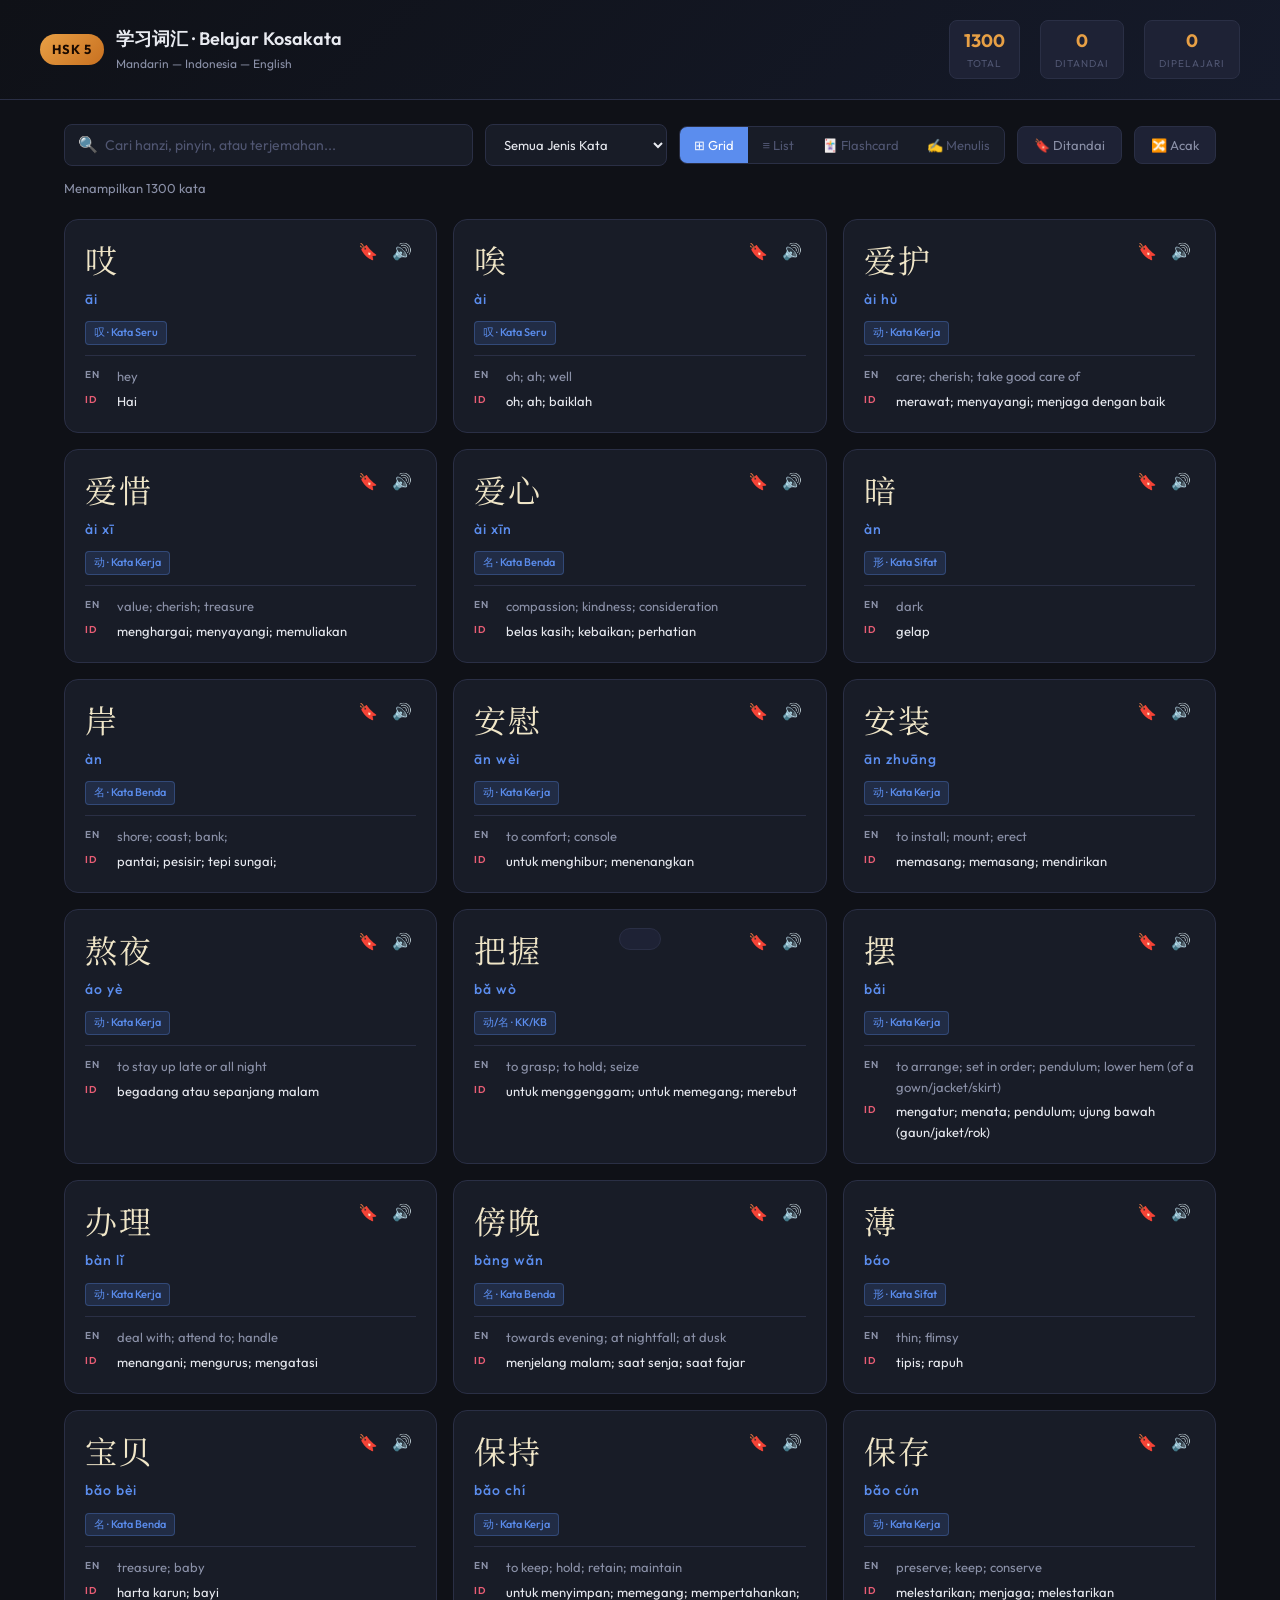
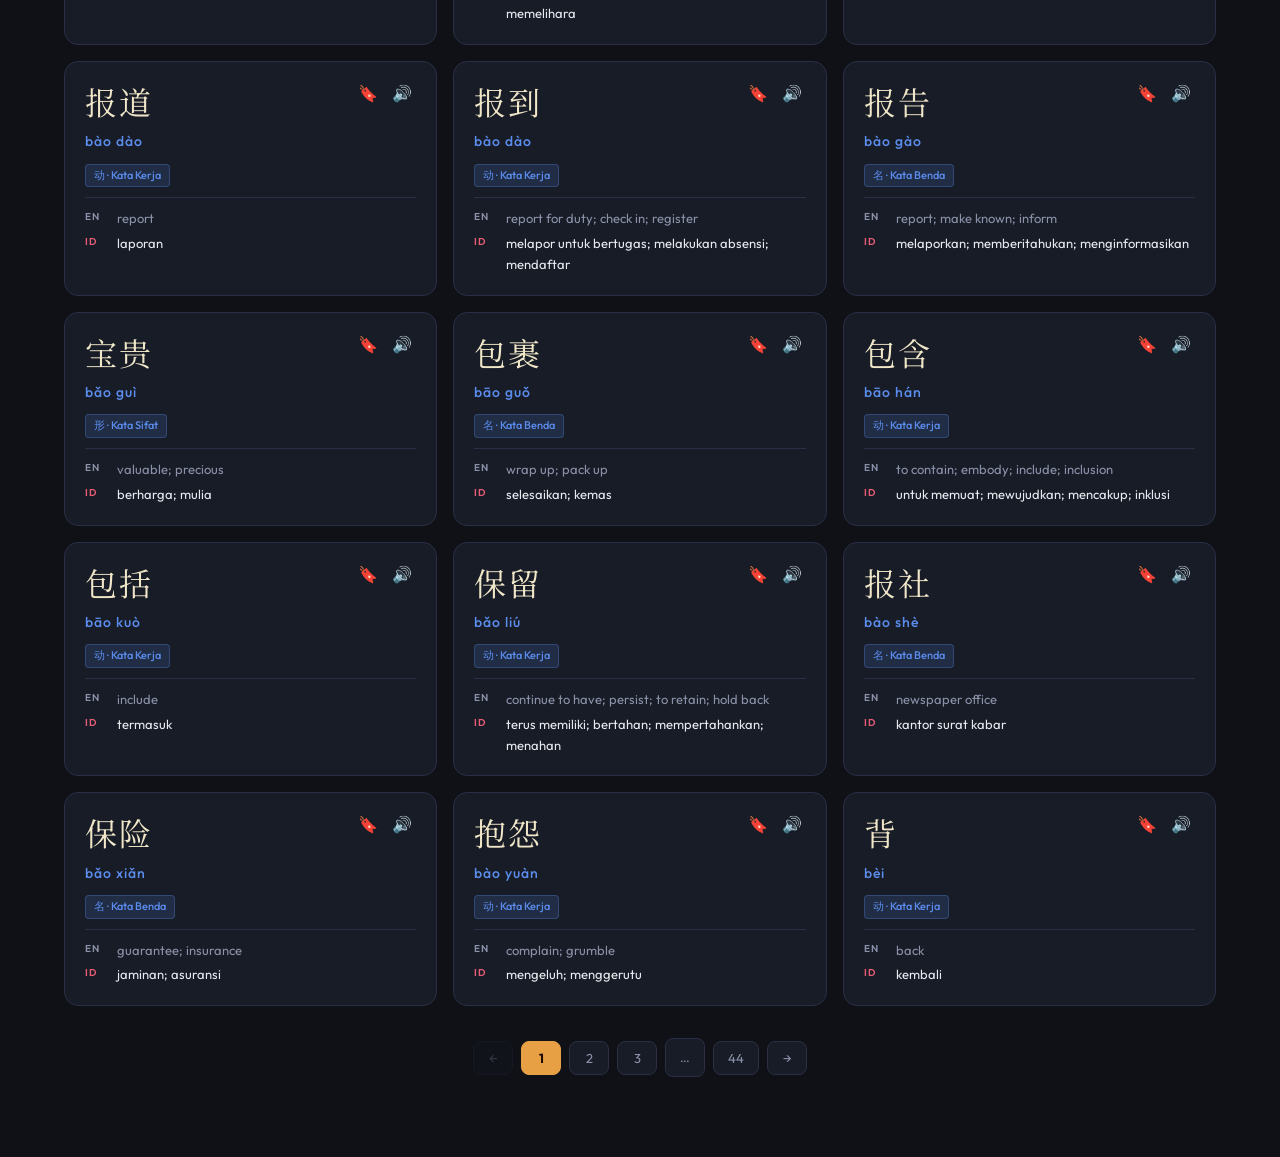
==== HSK5.html @ b02aa010 "HSK 5.html" ====
<!DOCTYPE html>
<html lang="id">
<head>
<meta charset="UTF-8">
<meta name="viewport" content="width=device-width, initial-scale=1.0">
<title>HSK 5 — Belajar Kosakata Mandarin</title>
<link rel="preconnect" href="https://fonts.googleapis.com">
<link href="https://fonts.googleapis.com/css2?family=Noto+Serif+SC:wght@400;700&family=Outfit:wght@300;400;500;600;700&family=Noto+Sans+SC:wght@300;400;700&display=swap" rel="stylesheet">
<style>
  :root {
    --bg: #0f1117;
    --surface: #181c27;
    --surface2: #1e2235;
    --border: #2a2f45;
    --accent: #e8a045;
    --accent2: #5b8dee;
    --accent3: #e85d75;
    --text: #e8eaf0;
    --text-dim: #8b91a8;
    --text-muted: #505672;
    --hanzi-color: #f0e6c8;
    --card-shadow: 0 4px 24px rgba(0,0,0,0.4);
    --radius: 14px;
    --radius-sm: 8px;
  }
  * { box-sizing: border-box; margin: 0; padding: 0; }
  body { background: var(--bg); color: var(--text); font-family: 'Outfit', sans-serif; min-height: 100vh; line-height: 1.6; }

  .header { background: linear-gradient(135deg, #0f1117 0%, #151a2a 100%); border-bottom: 1px solid var(--border); padding: 20px 24px; position: sticky; top: 0; z-index: 100; backdrop-filter: blur(10px); }
  .header-inner { max-width: 1200px; margin: 0 auto; display: flex; align-items: center; gap: 20px; flex-wrap: wrap; }
  .logo { display: flex; align-items: center; gap: 12px; flex-shrink: 0; }
  .logo-badge { background: linear-gradient(135deg, var(--accent), #c87020); color: #1a0a00; font-weight: 700; font-size: 13px; padding: 5px 12px; border-radius: 20px; letter-spacing: 1px; }
  .logo-title { font-size: 18px; font-weight: 600; color: var(--text); }
  .logo-sub { font-size: 12px; color: var(--text-dim); }
  .header-stats { display: flex; gap: 20px; margin-left: auto; flex-shrink: 0; }
  .stat-chip { display: flex; flex-direction: column; align-items: center; background: var(--surface2); padding: 6px 14px; border-radius: 8px; border: 1px solid var(--border); }
  .stat-num { font-size: 18px; font-weight: 700; color: var(--accent); }
  .stat-label { font-size: 10px; color: var(--text-muted); text-transform: uppercase; letter-spacing: 1px; }

  .controls { max-width: 1200px; margin: 24px auto 0; padding: 0 24px; display: flex; gap: 12px; flex-wrap: wrap; align-items: center; }
  .search-wrap { position: relative; flex: 1; min-width: 200px; }
  .search-icon { position: absolute; left: 14px; top: 50%; transform: translateY(-50%); color: var(--text-muted); font-size: 16px; }
  .search-input { width: 100%; background: var(--surface); border: 1px solid var(--border); border-radius: var(--radius-sm); padding: 11px 14px 11px 40px; color: var(--text); font-family: 'Outfit', sans-serif; font-size: 14px; outline: none; transition: border-color 0.2s; }
  .search-input:focus { border-color: var(--accent); }
  .search-input::placeholder { color: var(--text-muted); }
  select { background: var(--surface); border: 1px solid var(--border); border-radius: var(--radius-sm); padding: 11px 14px; color: var(--text); font-family: 'Outfit', sans-serif; font-size: 13px; outline: none; cursor: pointer; transition: border-color 0.2s; }
  select:focus { border-color: var(--accent); }
  .btn { background: var(--surface2); border: 1px solid var(--border); border-radius: var(--radius-sm); padding: 10px 16px; color: var(--text-dim); font-family: 'Outfit', sans-serif; font-size: 13px; cursor: pointer; transition: all 0.2s; white-space: nowrap; }
  .btn:hover { border-color: var(--accent); color: var(--accent); }
  .btn.active { background: var(--accent); border-color: var(--accent); color: #1a0a00; font-weight: 600; }
  .mode-toggle { display: flex; background: var(--surface); border: 1px solid var(--border); border-radius: var(--radius-sm); overflow: hidden; }
  .mode-btn { padding: 10px 14px; border: none; background: transparent; color: var(--text-muted); font-family: 'Outfit', sans-serif; font-size: 13px; cursor: pointer; transition: all 0.15s; }
  .mode-btn.active { background: var(--accent2); color: white; }

  .info-bar { max-width: 1200px; margin: 12px auto 0; padding: 0 24px; display: flex; align-items: center; gap: 12px; flex-wrap: wrap; }
  .result-count { color: var(--text-dim); font-size: 13px; }

  .main { max-width: 1200px; margin: 20px auto; padding: 0 24px 60px; }

  /* Grid */
  .grid-view { display: grid; grid-template-columns: repeat(auto-fill, minmax(280px, 1fr)); gap: 16px; }
  .vocab-card { background: var(--surface); border: 1px solid var(--border); border-radius: var(--radius); padding: 20px; cursor: pointer; transition: all 0.2s; position: relative; overflow: hidden; animation: fadeIn 0.3s ease both; }
  .vocab-card::before { content: ''; position: absolute; top: 0; left: 0; width: 3px; height: 100%; background: var(--accent); opacity: 0; transition: opacity 0.2s; }
  .vocab-card:hover { border-color: rgba(232,160,69,0.4); transform: translateY(-2px); box-shadow: var(--card-shadow); }
  .vocab-card:hover::before { opacity: 1; }
  .vocab-card.bookmarked { border-color: rgba(232,160,69,0.5); }
  .vocab-card.bookmarked::before { opacity: 1; }
  @keyframes fadeIn { from { opacity: 0; transform: translateY(8px); } to { opacity: 1; transform: translateY(0); } }

  .card-top { display: flex; align-items: flex-start; justify-content: space-between; margin-bottom: 10px; }
  .hanzi { font-family: 'Noto Serif SC', serif; font-size: 32px; color: var(--hanzi-color); line-height: 1.2; letter-spacing: 2px; }
  .card-actions { display: flex; gap: 6px; }
  .card-btn { background: none; border: none; color: var(--text-muted); cursor: pointer; font-size: 16px; padding: 4px; border-radius: 6px; transition: all 0.15s; line-height: 1; }
  .card-btn:hover { color: var(--accent); background: rgba(232,160,69,0.1); }
  .card-btn.active-bm { color: var(--accent); }
  .pinyin { font-size: 14px; color: var(--accent2); margin-bottom: 8px; font-weight: 500; letter-spacing: 1px; }
  .type-badge { display: inline-flex; align-items: center; background: rgba(91,141,238,0.15); border: 1px solid rgba(91,141,238,0.3); color: var(--accent2); font-size: 11px; padding: 2px 8px; border-radius: 4px; margin-bottom: 10px; font-weight: 500; }
  .translation { border-top: 1px solid var(--border); padding-top: 10px; display: flex; flex-direction: column; gap: 4px; }
  .trans-row { display: flex; gap: 8px; font-size: 13px; }
  .trans-lang { font-size: 10px; font-weight: 600; text-transform: uppercase; letter-spacing: 1px; padding-top: 1px; flex-shrink: 0; width: 24px; }
  .trans-lang.en { color: #8b91a8; }
  .trans-lang.id { color: #e85d75; }
  .trans-text { color: var(--text-dim); }
  .trans-text.id-text { color: var(--text); }

  /* List */
  .list-view { display: flex; flex-direction: column; gap: 2px; }
  .list-item { background: var(--surface); border: 1px solid var(--border); border-radius: var(--radius-sm); padding: 14px 18px; display: grid; grid-template-columns: 80px 140px 140px 1fr 80px 50px; align-items: center; gap: 12px; cursor: pointer; transition: all 0.15s; animation: fadeIn 0.2s ease both; }
  .list-item:hover { background: var(--surface2); }
  .list-hanzi { font-family: 'Noto Serif SC', serif; font-size: 22px; color: var(--hanzi-color); }
  .list-pinyin { color: var(--accent2); font-size: 13px; }
  .list-en { color: var(--text-dim); font-size: 13px; }
  .list-id { color: var(--text); font-size: 13px; }
  .list-type { color: var(--accent2); font-size: 11px; background: rgba(91,141,238,0.1); padding: 2px 8px; border-radius: 4px; text-align: center; }
  .list-bm { text-align: center; }
  .list-header { display: grid; grid-template-columns: 80px 140px 140px 1fr 80px 50px; gap: 12px; padding: 8px 18px; font-size: 11px; font-weight: 600; text-transform: uppercase; letter-spacing: 1px; color: var(--text-muted); margin-bottom: 4px; }

  /* Flashcard */
  .flashcard-mode { display: none; flex-direction: column; align-items: center; padding: 20px 0; }
  .flashcard-mode.visible { display: flex; }
  .fc-progress { display: flex; align-items: center; gap: 12px; margin-bottom: 24px; width: 100%; max-width: 560px; }
  .fc-prog-bar { flex: 1; height: 4px; background: var(--border); border-radius: 2px; overflow: hidden; }
  .fc-prog-fill { height: 100%; background: linear-gradient(90deg, var(--accent2), var(--accent)); border-radius: 2px; transition: width 0.4s ease; }
  .fc-prog-text { font-size: 13px; color: var(--text-dim); white-space: nowrap; }
  .flashcard { width: 100%; max-width: 560px; min-height: 340px; perspective: 1200px; cursor: pointer; margin-bottom: 20px; }
  .fc-inner { width: 100%; min-height: 340px; position: relative; transform-style: preserve-3d; transition: transform 0.5s cubic-bezier(0.4,0,0.2,1); }
  .flashcard.flipped .fc-inner { transform: rotateY(180deg); }
  .fc-face { position: absolute; width: 100%; min-height: 340px; backface-visibility: hidden; background: var(--surface); border: 1px solid var(--border); border-radius: 20px; padding: 40px; display: flex; flex-direction: column; align-items: center; justify-content: center; text-align: center; }
  .fc-back { transform: rotateY(180deg); background: var(--surface2); }
  .fc-big-hanzi { font-family: 'Noto Serif SC', serif; font-size: 80px; color: var(--hanzi-color); margin-bottom: 16px; line-height: 1; }
  .fc-big-pinyin { font-size: 24px; color: var(--accent2); font-weight: 500; margin-bottom: 8px; }
  .fc-hint { font-size: 13px; color: var(--text-muted); }
  .fc-type-badge { background: rgba(91,141,238,0.15); border: 1px solid rgba(91,141,238,0.3); color: var(--accent2); font-size: 12px; padding: 4px 12px; border-radius: 6px; margin-bottom: 20px; }
  .fc-en { font-size: 20px; color: var(--text); margin-bottom: 10px; font-weight: 500; }
  .fc-id { font-size: 17px; color: var(--accent3); margin-bottom: 16px; }
  .fc-controls { display: flex; gap: 12px; align-items: center; margin-top: 8px; }
  .fc-btn { padding: 12px 24px; border-radius: var(--radius-sm); border: 1px solid var(--border); background: var(--surface); color: var(--text-dim); font-family: 'Outfit', sans-serif; font-size: 14px; cursor: pointer; transition: all 0.2s; display: flex; align-items: center; gap: 6px; }
  .fc-btn:hover { border-color: var(--accent2); color: var(--accent2); }
  .fc-btn.know { border-color: rgba(75,200,120,0.5); color: #4bc878; }
  .fc-btn.know:hover { background: rgba(75,200,120,0.15); }
  .fc-btn.skip { border-color: rgba(232,93,117,0.5); color: var(--accent3); }
  .fc-btn.skip:hover { background: rgba(232,93,117,0.15); }

  /* ===== WRITING MODE ===== */
  .writing-mode { display: none; flex-direction: column; align-items: center; padding: 20px 0; }
  .writing-mode.visible { display: flex; }
  .wr-header { width: 100%; max-width: 760px; margin-bottom: 24px; }
  .wr-title { font-size: 20px; font-weight: 700; color: var(--text); margin-bottom: 4px; }
  .wr-sub { font-size: 13px; color: var(--text-dim); }
  .wr-progress { display: flex; align-items: center; gap: 12px; margin-bottom: 28px; width: 100%; max-width: 760px; }
  .wr-score-chip { background: var(--surface2); border: 1px solid var(--border); border-radius: 8px; padding: 6px 16px; font-size: 13px; color: var(--text-dim); white-space: nowrap; }
  .wr-score-chip span { color: var(--accent); font-weight: 700; }

  .wr-card { width: 100%; max-width: 760px; background: var(--surface); border: 1px solid var(--border); border-radius: 20px; padding: 36px; margin-bottom: 20px; animation: fadeIn 0.3s ease; }
  .wr-qnum { font-size: 11px; font-weight: 600; color: var(--text-muted); text-transform: uppercase; letter-spacing: 2px; margin-bottom: 16px; }
  .wr-instruction { font-size: 14px; color: var(--text-dim); margin-bottom: 20px; line-height: 1.7; }
  .wr-instruction strong { color: var(--accent); }

  /* Word bank */
  .wr-bank { display: flex; flex-wrap: wrap; gap: 10px; margin-bottom: 28px; min-height: 52px; }
  .wr-bank-word { background: var(--surface2); border: 1px solid var(--border); border-radius: 8px; padding: 8px 16px; font-family: 'Noto Serif SC', serif; font-size: 18px; color: var(--hanzi-color); cursor: pointer; transition: all 0.2s; user-select: none; }
  .wr-bank-word:hover { border-color: var(--accent2); color: var(--accent2); background: rgba(91,141,238,0.1); }
  .wr-bank-word.used { opacity: 0.25; pointer-events: none; }

  /* Answer area */
  .wr-answer-label { font-size: 12px; color: var(--text-muted); text-transform: uppercase; letter-spacing: 1px; margin-bottom: 10px; }
  .wr-answer { display: flex; flex-wrap: wrap; gap: 10px; min-height: 52px; padding: 12px; background: rgba(0,0,0,0.2); border: 1px dashed var(--border); border-radius: 10px; margin-bottom: 20px; align-items: center; }
  .wr-answer.correct { border-color: #4bc878; background: rgba(75,200,120,0.05); }
  .wr-answer.wrong { border-color: var(--accent3); background: rgba(232,93,117,0.05); }
  .wr-placed-word { background: var(--surface); border: 1px solid var(--accent2); border-radius: 8px; padding: 8px 16px; font-family: 'Noto Serif SC', serif; font-size: 18px; color: var(--accent2); cursor: pointer; transition: all 0.15s; user-select: none; }
  .wr-placed-word:hover { background: rgba(232,93,117,0.15); border-color: var(--accent3); color: var(--accent3); }
  .wr-answer-empty { font-size: 13px; color: var(--text-muted); font-style: italic; }

  .wr-btn-row { display: flex; gap: 12px; flex-wrap: wrap; }
  .wr-btn { padding: 12px 24px; border-radius: var(--radius-sm); border: 1px solid var(--border); background: var(--surface2); color: var(--text-dim); font-family: 'Outfit', sans-serif; font-size: 14px; cursor: pointer; transition: all 0.2s; }
  .wr-btn:hover { border-color: var(--accent2); color: var(--accent2); }
  .wr-btn.primary { background: var(--accent2); border-color: var(--accent2); color: white; font-weight: 600; }
  .wr-btn.primary:hover { background: #4a7de0; }
  .wr-btn.danger { border-color: var(--accent3); color: var(--accent3); }
  .wr-btn.danger:hover { background: rgba(232,93,117,0.1); }

  .wr-feedback { margin-top: 20px; padding: 16px 20px; border-radius: 10px; font-size: 14px; line-height: 1.7; display: none; }
  .wr-feedback.correct { background: rgba(75,200,120,0.1); border: 1px solid rgba(75,200,120,0.3); color: #4bc878; }
  .wr-feedback.wrong { background: rgba(232,93,117,0.1); border: 1px solid rgba(232,93,117,0.3); color: var(--accent3); }
  .wr-feedback .correct-ans { color: var(--text); font-family: 'Noto Serif SC', serif; font-size: 16px; margin-top: 8px; }
  .wr-feedback .ans-pinyin { font-size: 13px; color: var(--accent2); margin-top: 4px; }
  .wr-feedback .ans-meaning { font-size: 13px; color: var(--text-dim); margin-top: 2px; }

  .wr-result-panel { width: 100%; max-width: 760px; text-align: center; background: var(--surface); border: 1px solid var(--border); border-radius: 20px; padding: 48px; display: none; }
  .wr-result-panel.visible { display: block; }
  .wr-big-score { font-size: 72px; font-weight: 700; color: var(--accent); line-height: 1; margin-bottom: 8px; }
  .wr-result-msg { font-size: 18px; color: var(--text); margin-bottom: 24px; }
  .wr-result-detail { font-size: 14px; color: var(--text-dim); margin-bottom: 32px; }

  /* Pagination */
  .pagination { display: flex; justify-content: center; align-items: center; gap: 8px; margin-top: 32px; flex-wrap: wrap; }
  .page-btn { background: var(--surface); border: 1px solid var(--border); border-radius: var(--radius-sm); padding: 8px 14px; color: var(--text-dim); font-family: 'Outfit', sans-serif; font-size: 13px; cursor: pointer; transition: all 0.15s; min-width: 40px; text-align: center; }
  .page-btn:hover { border-color: var(--accent); color: var(--accent); }
  .page-btn.active { background: var(--accent); border-color: var(--accent); color: #1a0a00; font-weight: 700; }
  .page-btn:disabled { opacity: 0.3; cursor: not-allowed; }

  /* Modal */
  .modal-overlay { display: none; position: fixed; inset: 0; background: rgba(0,0,0,0.7); z-index: 1000; align-items: center; justify-content: center; padding: 20px; backdrop-filter: blur(4px); }
  .modal-overlay.open { display: flex; }
  .modal { background: var(--surface); border: 1px solid var(--border); border-radius: 20px; padding: 40px; max-width: 500px; width: 100%; position: relative; animation: modalIn 0.25s ease; }
  @keyframes modalIn { from { opacity: 0; transform: scale(0.95) translateY(10px); } to { opacity: 1; transform: scale(1) translateY(0); } }
  .modal-close { position: absolute; top: 16px; right: 16px; background: var(--surface2); border: 1px solid var(--border); border-radius: 50%; width: 32px; height: 32px; display: flex; align-items: center; justify-content: center; cursor: pointer; color: var(--text-dim); font-size: 16px; transition: all 0.15s; }
  .modal-close:hover { color: var(--text); }
  .modal-hanzi { font-family: 'Noto Serif SC', serif; font-size: 72px; color: var(--hanzi-color); text-align: center; margin-bottom: 10px; }
  .modal-pinyin { text-align: center; font-size: 22px; color: var(--accent2); margin-bottom: 6px; font-weight: 500; }
  .modal-type { text-align: center; margin-bottom: 20px; }
  .modal-trans { background: var(--surface2); border: 1px solid var(--border); border-radius: var(--radius-sm); padding: 16px; display: flex; flex-direction: column; gap: 10px; margin-bottom: 16px; }
  .modal-trans-row { display: flex; gap: 10px; align-items: flex-start; }
  .modal-lang { font-size: 11px; font-weight: 600; text-transform: uppercase; letter-spacing: 1px; margin-top: 2px; min-width: 50px; }
  .modal-lang.en { color: var(--text-muted); }
  .modal-lang.id { color: var(--accent3); }
  .modal-trans-text { font-size: 16px; }
  .modal-trans-text.id { color: var(--text); font-weight: 500; }
  .modal-actions { display: flex; gap: 10px; margin-top: 20px; }
  .modal-btn { flex: 1; padding: 12px; border-radius: var(--radius-sm); border: 1px solid var(--border); background: var(--surface2); color: var(--text-dim); font-family: 'Outfit', sans-serif; font-size: 14px; cursor: pointer; transition: all 0.2s; display: flex; align-items: center; justify-content: center; gap: 6px; }
  .modal-btn:hover { border-color: var(--accent); color: var(--accent); }
  .modal-btn.bm-active { background: rgba(232,160,69,0.15); border-color: var(--accent); color: var(--accent); }

  .toast { position: fixed; bottom: 30px; left: 50%; transform: translateX(-50%) translateY(80px); background: var(--surface2); border: 1px solid var(--border); border-radius: 30px; padding: 10px 20px; font-size: 14px; color: var(--text); z-index: 2000; transition: transform 0.3s ease; pointer-events: none; white-space: nowrap; }
  .toast.show { transform: translateX(-50%) translateY(0); }

  .empty-state { text-align: center; padding: 80px 20px; color: var(--text-muted); }
  .empty-icon { font-size: 48px; margin-bottom: 16px; }

  ::-webkit-scrollbar { width: 6px; }
  ::-webkit-scrollbar-track { background: var(--bg); }
  ::-webkit-scrollbar-thumb { background: var(--border); border-radius: 3px; }

  @media (max-width: 768px) {
    .header-stats { display: none; }
    .list-item { grid-template-columns: 60px 1fr 1fr; }
    .list-item > *:nth-child(n+4) { display: none; }
    .grid-view { grid-template-columns: 1fr 1fr; }
  }
  @media (max-width: 480px) {
    .grid-view { grid-template-columns: 1fr; }
    .controls { gap: 8px; }
  }
</style>
</head>
<body>

<div class="header">
  <div class="header-inner">
    <div class="logo">
      <span class="logo-badge">HSK 5</span>
      <div>
        <div class="logo-title">学习词汇 · Belajar Kosakata</div>
        <div class="logo-sub">Mandarin — Indonesia — English</div>
      </div>
    </div>
    <div class="header-stats">
      <div class="stat-chip"><span class="stat-num" id="totalCount">1300</span><span class="stat-label">Total</span></div>
      <div class="stat-chip"><span class="stat-num" id="bmCount">0</span><span class="stat-label">Ditandai</span></div>
      <div class="stat-chip"><span class="stat-num" id="learnedCount">0</span><span class="stat-label">Dipelajari</span></div>
    </div>
  </div>
</div>

<div class="controls">
  <div class="search-wrap">
    <span class="search-icon">🔍</span>
    <input type="text" class="search-input" id="searchInput" placeholder="Cari hanzi, pinyin, atau terjemahan...">
  </div>
  <select id="typeFilter">
    <option value="">Semua Jenis Kata</option>
    <option value="名">名 — Kata Benda</option>
    <option value="动">动 — Kata Kerja</option>
    <option value="形">形 — Kata Sifat</option>
    <option value="副">副 — Kata Keterangan</option>
    <option value="连">连 — Kata Hubung</option>
    <option value="介">介 — Kata Depan</option>
    <option value="代">代 — Kata Ganti</option>
    <option value="叹">叹 — Kata Seru</option>
    <option value="助">助 — Partikel</option>
    <option value="量">量 — Kata Satuan</option>
  </select>
  <div class="mode-toggle">
    <button class="mode-btn active" id="modeGrid" onclick="setMode('grid')">⊞ Grid</button>
    <button class="mode-btn" id="modeList" onclick="setMode('list')">≡ List</button>
    <button class="mode-btn" id="modeFlash" onclick="setMode('flash')">🃏 Flashcard</button>
    <button class="mode-btn" id="modeWrite" onclick="setMode('write')">✍️ Menulis</button>
  </div>
  <button class="btn" id="bmOnlyBtn" onclick="toggleBmOnly()">🔖 Ditandai</button>
  <button class="btn" onclick="shuffleVocab()">🔀 Acak</button>
</div>

<div class="info-bar">
  <span class="result-count" id="resultCount"></span>
</div>

<div class="main">
  <div id="browseMode">
    <div id="listHeader" class="list-header" style="display:none;">
      <span>Hanzi</span><span>Pinyin</span><span>Indonesia</span><span>English</span><span>Jenis</span><span></span>
    </div>
    <div id="vocabContainer"></div>
    <div class="pagination" id="pagination"></div>
  </div>

  <!-- Flashcard -->
  <div class="flashcard-mode" id="flashMode">
    <div class="fc-progress">
      <div class="fc-prog-bar"><div class="fc-prog-fill" id="fcProgFill"></div></div>
      <span class="fc-prog-text" id="fcProgText">0 / 0</span>
    </div>
    <div class="flashcard" id="flashcard" onclick="flipCard()">
      <div class="fc-inner" id="fcInner">
        <div class="fc-face fc-front">
          <div class="fc-big-hanzi" id="fcHanzi">-</div>
          <div class="fc-big-pinyin" id="fcPinyin">-</div>
          <div class="fc-hint">Klik untuk lihat arti</div>
        </div>
        <div class="fc-face fc-back">
          <div class="fc-type-badge" id="fcType">-</div>
          <div class="fc-en" id="fcEn">-</div>
          <div class="fc-id" id="fcId">-</div>
        </div>
      </div>
    </div>
    <div style="font-size:12px;color:var(--text-muted);margin-bottom:12px;">Klik kartu untuk balik · Spasi = balik · Enter = tahu · X = belum tahu</div>
    <div class="fc-controls">
      <button class="fc-btn" onclick="fcPrev()">← Kembali</button>
      <button class="fc-btn skip" onclick="fcSkip()">✗ Belum tahu</button>
      <button class="fc-btn know" onclick="fcKnow()">✓ Sudah tahu</button>
      <button class="fc-btn" onclick="fcNext()">Lewati →</button>
    </div>
    <div style="margin-top:16px;font-size:13px;color:var(--text-muted);">
      <span id="fcStats">✓ 0 sudah tahu &nbsp; ✗ 0 belum tahu</span>
    </div>
  </div>

  <!-- Writing Mode -->
  <div class="writing-mode" id="writeMode">
    <div class="wr-header">
      <div class="wr-title">✍️ Latihan Mengurutkan Kata</div>
      <div class="wr-sub">Soal HSK 5 nomor 86-95 — Susun kata-kata menjadi kalimat yang benar</div>
    </div>
    <div class="wr-progress">
      <div class="fc-prog-bar"><div class="fc-prog-fill" id="wrProgFill"></div></div>
      <span class="fc-prog-text" id="wrProgText">0 / 0</span>
      <div class="wr-score-chip">Skor: <span id="wrScore">0</span>/<span id="wrTotal">0</span></div>
    </div>

    <div class="wr-card" id="wrCard">
      <div class="wr-qnum" id="wrQnum">Soal 1 / 10</div>
      <div class="wr-instruction" id="wrInstruction">
        Susun kata-kata berikut menjadi kalimat yang benar dalam bahasa Mandarin:
      </div>

      <div class="wr-answer-label">📦 Bank Kata — klik untuk menaruh ke jawaban:</div>
      <div class="wr-bank" id="wrBank"></div>

      <div class="wr-answer-label">📝 Jawaban kamu — klik kata untuk dikembalikan:</div>
      <div class="wr-answer" id="wrAnswer">
        <span class="wr-answer-empty">Belum ada kata dipilih...</span>
      </div>

      <div class="wr-btn-row">
        <button class="wr-btn primary" onclick="checkAnswer()">✓ Periksa</button>
        <button class="wr-btn danger" onclick="clearAnswer()">↺ Reset</button>
        <button class="wr-btn" onclick="wrNext()">→ Soal Berikutnya</button>
      </div>
      <div class="wr-feedback" id="wrFeedback"></div>
    </div>

    <div class="wr-result-panel" id="wrResult">
      <div class="wr-big-score" id="wrFinalScore">0</div>
      <div class="wr-result-msg" id="wrResultMsg">Selesai!</div>
      <div class="wr-result-detail" id="wrResultDetail"></div>
      <button class="wr-btn primary" onclick="restartWriting()" style="margin:0 auto;display:block;">🔄 Mulai Ulang</button>
    </div>
  </div>
</div>

<!-- Modal -->
<div class="modal-overlay" id="modal" onclick="closeModal(event)">
  <div class="modal">
    <button class="modal-close" onclick="document.getElementById('modal').classList.remove('open')">✕</button>
    <div class="modal-hanzi" id="modalHanzi">-</div>
    <div class="modal-pinyin" id="modalPinyin">-</div>
    <div class="modal-type" id="modalType"></div>
    <div class="modal-trans">
      <div class="modal-trans-row">
        <span class="modal-lang en">EN</span>
        <span class="modal-trans-text" id="modalEn">-</span>
      </div>
      <div class="modal-trans-row">
        <span class="modal-lang id">ID</span>
        <span class="modal-trans-text id" id="modalId">-</span>
      </div>
    </div>
    <div style="font-size:12px;color:var(--text-muted);margin-bottom:6px;" id="modalLevel"></div>
    <div class="modal-actions">
      <button class="modal-btn" id="modalBmBtn" onclick="toggleBmModal()">🔖 Tandai</button>
      <button class="modal-btn" onclick="speakWord()">🔊 Ucapkan</button>
    </div>
  </div>
</div>

<div class="toast" id="toast"></div>

<script>
// =================== VOCAB DATA ===================
const VOCAB_DATA = [{"hanzi": "哎", "pinyin": "āi", "english": "hey", "indonesian": "Hai", "type": "叹", "level": "HSK5,New HSK5"}, {"hanzi": "唉", "pinyin": "ài", "english": "oh; ah; well", "indonesian": "oh; ah; baiklah", "type": "叹", "level": "HSK5,New HSK5"}, {"hanzi": "爱护", "pinyin": "ài hù", "english": "care; cherish; take good care of", "indonesian": "merawat; menyayangi; menjaga dengan baik", "type": "动", "level": "HSK5,New HSK5"}, {"hanzi": "爱惜", "pinyin": "ài xī", "english": "value; cherish; treasure", "indonesian": "menghargai; menyayangi; memuliakan", "type": "动", "level": "HSK5,HSK7-9"}, {"hanzi": "爱心", "pinyin": "ài xīn", "english": "compassion; kindness; consideration", "indonesian": "belas kasih; kebaikan; perhatian", "type": "名", "level": "HSK5,New HSK4"}, {"hanzi": "暗", "pinyin": "àn", "english": "dark", "indonesian": "gelap", "type": "形", "level": "HSK5,New HSK5"}, {"hanzi": "岸", "pinyin": "àn", "english": "shore; coast; bank;", "indonesian": "pantai; pesisir; tepi sungai;", "type": "名", "level": "HSK5,New HSK6"}, {"hanzi": "安慰", "pinyin": "ān wèi", "english": "to comfort; console", "indonesian": "untuk menghibur; menenangkan", "type": "动", "level": "HSK5,New HSK5"}, {"hanzi": "安装", "pinyin": "ān zhuāng", "english": "to install; mount; erect", "indonesian": "memasang; memasang; mendirikan", "type": "动", "level": "HSK5,New HSK5"}, {"hanzi": "熬夜", "pinyin": "áo yè", "english": "to stay up late or all night", "indonesian": "begadang atau sepanjang malam", "type": "动", "level": "HSK5,New HSK5"}, {"hanzi": "把握", "pinyin": "bǎ wò", "english": "to grasp; to hold; seize", "indonesian": "untuk menggenggam; untuk memegang; merebut", "type": "动/名", "level": "HSK5,New HSK5"}, {"hanzi": "摆", "pinyin": "bǎi", "english": "to arrange; set in order; pendulum; lower hem (of a gown/jacket/skirt)", "indonesian": "mengatur; menata; pendulum; ujung bawah (gaun/jaket/rok)", "type": "动", "level": "HSK5,New HSK6"}, {"hanzi": "办理", "pinyin": "bàn lǐ", "english": "deal with; attend to; handle", "indonesian": "menangani; mengurus; mengatasi", "type": "动", "level": "HSK5,New HSK4"}, {"hanzi": "傍晚", "pinyin": "bàng wǎn", "english": "towards evening; at nightfall; at dusk", "indonesian": "menjelang malam; saat senja; saat fajar", "type": "名", "level": "HSK5,New HSK5"}, {"hanzi": "薄", "pinyin": "báo", "english": "thin; flimsy", "indonesian": "tipis; rapuh", "type": "形", "level": "HSK5,New HSK5"}, {"hanzi": "宝贝", "pinyin": "bǎo bèi", "english": "treasure; baby", "indonesian": "harta karun; bayi", "type": "名", "level": "HSK5,New HSK5"}, {"hanzi": "保持", "pinyin": "bǎo chí", "english": "to keep; hold; retain; maintain", "indonesian": "untuk menyimpan; memegang; mempertahankan; memelihara", "type": "动", "level": "HSK5,New HSK5"}, {"hanzi": "保存", "pinyin": "bǎo cún", "english": "preserve; keep; conserve", "indonesian": "melestarikan; menjaga; melestarikan", "type": "动", "level": "HSK5,New HSK5"}, {"hanzi": "报道", "pinyin": "bào dào", "english": "report", "indonesian": "laporan", "type": "动", "level": "HSK5,New HSK5"}, {"hanzi": "报到", "pinyin": "bào dào", "english": "report for duty; check in; register", "indonesian": "melapor untuk bertugas; melakukan absensi; mendaftar", "type": "动", "level": "HSK5,New HSK5"}, {"hanzi": "报告", "pinyin": "bào gào", "english": "report; make known; inform", "indonesian": "melaporkan; memberitahukan; menginformasikan", "type": "名", "level": "HSK5,New HSK5"}, {"hanzi": "宝贵", "pinyin": "bǎo guì", "english": "valuable; precious", "indonesian": "berharga; mulia", "type": "形", "level": "HSK5,New HSK5"}, {"hanzi": "包裹", "pinyin": "bāo guǒ", "english": "wrap up; pack up", "indonesian": "selesaikan; kemas", "type": "名", "level": "HSK5,New HSK5"}, {"hanzi": "包含", "pinyin": "bāo hán", "english": "to contain; embody; include; inclusion", "indonesian": "untuk memuat; mewujudkan; mencakup; inklusi", "type": "动", "level": "HSK5,New HSK5"}, {"hanzi": "包括", "pinyin": "bāo kuò", "english": "include", "indonesian": "termasuk", "type": "动", "level": "HSK5,New HSK5"}, {"hanzi": "保留", "pinyin": "bǎo liú", "english": "continue to have; persist; to retain; hold back", "indonesian": "terus memiliki; bertahan; mempertahankan; menahan", "type": "动", "level": "HSK5,New HSK5"}, {"hanzi": "报社", "pinyin": "bào shè", "english": "newspaper office", "indonesian": "kantor surat kabar", "type": "名", "level": "HSK5,New HSK6"}, {"hanzi": "保险", "pinyin": "bǎo xiǎn", "english": "guarantee; insurance", "indonesian": "jaminan; asuransi", "type": "名", "level": "HSK5,New HSK5"}, {"hanzi": "抱怨", "pinyin": "bào yuàn", "english": "complain; grumble", "indonesian": "mengeluh; menggerutu", "type": "动", "level": "HSK5,New HSK5"}, {"hanzi": "背", "pinyin": "bèi", "english": "back", "indonesian": "kembali", "type": "动", "level": "HSK5,New HSK4,New HSK5"}, {"hanzi": "悲观", "pinyin": "bēi guān", "english": "pessimistic", "indonesian": "pesimistis", "type": "形", "level": "HSK5,New HSK6"}, {"hanzi": "背景", "pinyin": "bèi jǐng", "english": "background", "indonesian": "latar belakang", "type": "名", "level": "HSK5,New HSK5"}, {"hanzi": "被子", "pinyin": "bèi zi", "english": "quilt", "indonesian": "selimut", "type": "名", "level": "HSK5,New HSK5"}, {"hanzi": "本科", "pinyin": "běn kē", "english": "undergraduate course; regular college course", "indonesian": "kursus sarjana; kursus perguruan tinggi reguler", "type": "名", "level": "HSK5,New HSK4"}, {"hanzi": "本领", "pinyin": "běn lǐng", "english": "capability; capacity; faculty", "indonesian": "kemampuan; kapasitas; fakultas", "type": "名", "level": "HSK5,New HSK5"}, {"hanzi": "本质", "pinyin": "běn zhì", "english": "nature; innate character; intrinsic quality", "indonesian": "sifat; karakter bawaan; kualitas intrinsik", "type": "名", "level": "HSK5,New HSK5"}, {"hanzi": "彼此", "pinyin": "bǐ cǐ", "english": "each other; both parties; one another", "indonesian": "satu sama lain; kedua belah pihak; satu sama lain", "type": "代", "level": "HSK5,New HSK5"}, {"hanzi": "毕竟", "pinyin": "bì jìng", "english": "after all; all in all; when all is said and done", "indonesian": "pada akhirnya; secara keseluruhan; setelah semuanya selesai", "type": "副", "level": "HSK5,New HSK5"}, {"hanzi": "比例", "pinyin": "bǐ lì", "english": "scale; proportion; ratio", "indonesian": "skala; proporsi; rasio", "type": "名", "level": "HSK5,New HSK5"}, {"hanzi": "避免", "pinyin": "bì miǎn", "english": "to avoid; refrain from; prevent something from happening", "indonesian": "untuk menghindari; menahan diri dari; mencegah sesuatu terjadi", "type": "动", "level": "HSK5,New HSK5"}, {"hanzi": "必然", "pinyin": "bì rán", "english": "inevitable; certain; necessarily", "indonesian": "tak terelakkan; pasti; perlu", "type": "形", "level": "HSK5,New HSK5"}, {"hanzi": "必要", "pinyin": "bì yào", "english": "requisite; necessary; essential", "indonesian": "diperlukan; penting; esensial", "type": "形", "level": "HSK5,New HSK5"}, {"hanzi": "便", "pinyin": "biàn", "english": "convenience; excrement or urine; relieve oneself", "indonesian": "kenyamanan; kotoran atau urin; buang air besar/kecil", "type": "副", "level": "HSK5,New HSK5"}, {"hanzi": "编辑", "pinyin": "biān jí", "english": "edit; compile", "indonesian": "edit; kompilasi", "type": "名/动", "level": "HSK5,New HSK6"}, {"hanzi": "辩论", "pinyin": "biàn lùn", "english": "argue; debate", "indonesian": "berdebat; berargumentasi", "type": "动", "level": "HSK5,HSK7-9"}, {"hanzi": "鞭炮", "pinyin": "biān pào", "english": "firecrackers", "indonesian": "petasan", "type": "名", "level": "HSK5,HSK7-9"}, {"hanzi": "表达", "pinyin": "biǎo dá", "english": "to voice (an opinion)", "indonesian": "untuk menyuarakan (pendapat)", "type": "动", "level": "HSK5,New HSK5"}, {"hanzi": "标点", "pinyin": "biāo diǎn", "english": "punctuation", "indonesian": "tanda baca", "type": "名", "level": "HSK5,HSK7-9"}, {"hanzi": "表面", "pinyin": "biǎo miàn", "english": "surface", "indonesian": "permukaan", "type": "名", "level": "HSK5,New HSK5"}, {"hanzi": "表明", "pinyin": "biǎo míng", "english": "make known; state clearly; indicate", "indonesian": "memberitahukan; menyatakan dengan jelas; menunjukkan", "type": "动", "level": "HSK5,New HSK5"}, {"hanzi": "表情", "pinyin": "biǎo qíng", "english": "expression; look", "indonesian": "ekspresi; lihat", "type": "名", "level": "HSK5,New HSK5"}, {"hanzi": "表现", "pinyin": "biǎo xiàn", "english": "expression; representation; display", "indonesian": "ekspresi; representasi; tampilan", "type": "动", "level": "HSK5,New HSK4"}, {"hanzi": "标志", "pinyin": "biāo zhì", "english": "sign; symbol; hallmark", "indonesian": "tanda; simbol; ciri khas", "type": "动/名", "level": "HSK5,New HSK5"}, {"hanzi": "病毒", "pinyin": "bìng dú", "english": "virus", "indonesian": "virus", "type": "名", "level": "HSK5,New HSK6"}, {"hanzi": "冰激凌", "pinyin": "bīng jī líng", "english": "ice cream", "indonesian": "es krim", "type": "名", "level": "YCT4,HSK5,New HSK3"}, {"hanzi": "播放", "pinyin": "bō fàng", "english": "broadcast", "indonesian": "siaran", "type": "动", "level": "HSK5,New HSK4"}, {"hanzi": "玻璃", "pinyin": "bō li", "english": "glass", "indonesian": "kaca", "type": "名", "level": "HSK5,New HSK5"}, {"hanzi": "博物馆", "pinyin": "bó wù guǎn", "english": "museum", "indonesian": "museum", "type": "名", "level": "HSK5,New HSK5"}, {"hanzi": "脖子", "pinyin": "bó zi", "english": "neck", "indonesian": "leher", "type": "名", "level": "HSK5,New HSK6"}, {"hanzi": "布", "pinyin": "bù", "english": "cloth; textile; proclaim", "indonesian": "kain; tekstil; menyatakan", "type": "名", "level": "HSK5,New HSK6"}, {"hanzi": "不安", "pinyin": "bù ān", "english": "uneasy; unsettled; unstable", "indonesian": "gelisah; tidak tenang; tidak stabil", "type": "形", "level": "HSK5,New HSK6"}, {"hanzi": "补充", "pinyin": "bǔ chōng", "english": "add; supplement; replenish", "indonesian": "menambahkan; melengkapi; mengisi kembali", "type": "动", "level": "HSK5,New HSK5"}, {"hanzi": "不得了", "pinyin": "bù dé liǎo", "english": "desperately serious disastrous; terrible", "indonesian": "sangat serius, bencana; mengerikan", "type": "形", "level": "HSK5,New HSK5"}, {"hanzi": "不断", "pinyin": "bú duàn", "english": "ceaseless; uninterrupted; continual continuous; unceasing", "indonesian": "tanpa henti; tak terputus; terus-menerus; berkesinambungan; tak pernah berhenti", "type": "副", "level": "HSK5,New HSK4"}, {"hanzi": "不见得", "pinyin": "bú jiàn de", "english": "not likely; not necessarily", "indonesian": "tidak mungkin; belum tentu", "type": "副", "level": "HSK5,HSK7-9"}, {"hanzi": "部门", "pinyin": "bù mén", "english": "department; branch; section", "indonesian": "departemen; cabang; seksi", "type": "名", "level": "HSK5,New HSK4"}, {"hanzi": "不耐烦", "pinyin": "bú nài fán", "english": "impatient", "indonesian": "tidak sabar", "type": "", "level": "HSK5,New HSK6"}, {"hanzi": "不然", "pinyin": "bù rán", "english": "not the case; otherwise", "indonesian": "bukan demikian halnya; sebaliknya", "type": "连", "level": "HSK5,New HSK5"}, {"hanzi": "不如", "pinyin": "bù rú", "english": "it would be better to …not as good as", "indonesian": "akan lebih baik jika… tidak sebaik", "type": "动", "level": "HSK5,New HSK4"}, {"hanzi": "不要紧", "pinyin": "bú yào jǐn", "english": "not important; not serious It doesn't matter; never mind", "indonesian": "Tidak penting; tidak serius. Tidak masalah; lupakan saja.", "type": "形", "level": "HSK5,New HSK5"}, {"hanzi": "步骤", "pinyin": "bù zhòu", "english": "step; move; procedure", "indonesian": "langkah; pindah; prosedur", "type": "名", "level": "HSK5,New HSK6"}, {"hanzi": "不足", "pinyin": "bù zú", "english": "not enough; insufficient", "indonesian": "tidak cukup; tidak memadai", "type": "动/名", "level": "HSK5,New HSK5"}, {"hanzi": "踩", "pinyin": "cǎi", "english": "to step on; to stamp on; trample", "indonesian": "menginjak; menjejalkan; menginjak-injak", "type": "动", "level": "HSK5,New HSK6"}, {"hanzi": "财产", "pinyin": "cái chǎn", "english": "property; assets; estate", "indonesian": "properti; aset; harta warisan", "type": "名", "level": "HSK5,New HSK6"}, {"hanzi": "采访", "pinyin": "cǎi fǎng", "english": "to interview", "indonesian": "untuk wawancara", "type": "动", "level": "HSK5,New HSK5"}, {"hanzi": "彩虹", "pinyin": "cǎi hóng", "english": "rainbow", "indonesian": "pelangi", "type": "名", "level": "HSK5,New HSK6"}, {"hanzi": "采取", "pinyin": "cǎi qǔ", "english": "to carry out; adopt; take", "indonesian": "melaksanakan; mengadopsi; mengambil", "type": "动", "level": "HSK5,New HSK5"}, {"hanzi": "参考", "pinyin": "cān kǎo", "english": "to consult; to refer to", "indonesian": "untuk berkonsultasi; untuk merujuk pada", "type": "动", "level": "HSK5,New HSK5"}, {"hanzi": "惭愧", "pinyin": "cán kuì", "english": "ashamed", "indonesian": "malu", "type": "行", "level": "HSK5,HSK7-9"}, {"hanzi": "参与", "pinyin": "cān yù", "english": "to take part; to participate in", "indonesian": "untuk mengambil bagian; untuk berpartisipasi dalam", "type": "动", "level": "HSK5,New HSK5"}, {"hanzi": "操场", "pinyin": "cāo chǎng", "english": "playground; sports ground; drill ground", "indonesian": "taman bermain; lapangan olahraga; lapangan latihan", "type": "名", "level": "HSK5,New HSK4"}, {"hanzi": "操心", "pinyin": "cāo xīn", "english": "to worry about; to take pains over; be concerned over", "indonesian": "mengkhawatirkan; bersusah payah memikirkannya; merasa prihatin terhadap sesuatu", "type": "动", "level": "HSK5,HSK7-9"}, {"hanzi": "册", "pinyin": "cè", "english": "volume; copy [measure word for books]", "indonesian": "volume; salinan [kata ukuran untuk buku]", "type": "名", "level": "HSK5,New HSK5"}, {"hanzi": "测验", "pinyin": "cè yàn", "english": "test; trial run; examination", "indonesian": "tes; uji coba; pemeriksaan", "type": "动", "level": "HSK5,HSK7-9"}, {"hanzi": "曾经", "pinyin": "céng jīng", "english": "once", "indonesian": "sekali", "type": "副", "level": "HSK5,New HSK5"}, {"hanzi": "插", "pinyin": "chā", "english": "stick in; to insert; interpose", "indonesian": "memasukkan; menyisipkan; menyela", "type": "动", "level": "HSK5,New HSK5"}, {"hanzi": "差别", "pinyin": "chā bié", "english": "difference", "indonesian": "perbedaan", "type": "名", "level": "HSK5,New HSK5"}, {"hanzi": "差距", "pinyin": "chā jù", "english": "gap; disparity", "indonesian": "kesenjangan; ketidaksetaraan", "type": "名", "level": "HSK5,New HSK5"}, {"hanzi": "叉子", "pinyin": "chā zi", "english": "fork; prong", "indonesian": "garpu; cabang", "type": "名", "level": "HSK5,New HSK5"}, {"hanzi": "拆", "pinyin": "chāi", "english": "to tear open; take apart; pull down", "indonesian": "merobek; membongkar; merobohkan", "type": "动", "level": "HSK5,New HSK5"}, {"hanzi": "产品", "pinyin": "chǎn pǐn", "english": "product", "indonesian": "produk", "type": "名", "level": "HSK5,New HSK5"}, {"hanzi": "产生", "pinyin": "chǎn shēng", "english": "produce", "indonesian": "menghasilkan", "type": "动", "level": "HSK5,New HSK4"}, {"hanzi": "常识", "pinyin": "cháng shí", "english": "general knowledge", "indonesian": "pengetahuan umum", "type": "名", "level": "HSK5,New HSK5"}, {"hanzi": "长途", "pinyin": "cháng tú", "english": "long-distance", "indonesian": "jarak jauh", "type": "形", "level": "HSK5,New HSK5"}, {"hanzi": "抄", "pinyin": "chāo", "english": "to copy; transcribe; plagiarise", "indonesian": "menyalin; menyalin ulang; menjiplak", "type": "动", "level": "HSK5,New HSK6"}, {"hanzi": "朝", "pinyin": "cháo", "english": "dynasty; court; government", "indonesian": "dinasti; istana; pemerintahan", "type": "介", "level": "HSK5,New HSK5"}, {"hanzi": "吵", "pinyin": "chǎo", "english": "noisy", "indonesian": "bising", "type": "形", "level": "HSK5,New HSK5"}, {"hanzi": "炒", "pinyin": "chǎo", "english": "stir-fry", "indonesian": "tumis", "type": "动", "level": "HSK5,New HSK5"}, {"hanzi": "超级", "pinyin": "chāo jí", "english": "super", "indonesian": "super", "type": "形", "level": "HSK5,New HSK5"}, {"hanzi": "吵架", "pinyin": "chǎo jià", "english": "to quarrel; have a row", "indonesian": "bertengkar; beradu argumen", "type": "动", "level": "HSK5,New HSK6"}, {"hanzi": "潮湿", "pinyin": "cháo shī", "english": "damp; moist; humidy", "indonesian": "lembap; basah; berkelembapan", "type": "形", "level": "HSK5,New HSK6"}, {"hanzi": "彻底", "pinyin": "chè dǐ", "english": "thorough", "indonesian": "menyeluruh", "type": "形", "level": "HSK5,New HSK5"}, {"hanzi": "车库", "pinyin": "chē kù", "english": "garage", "indonesian": "garasi", "type": "名", "level": "HSK5,New HSK5"}, {"hanzi": "车厢", "pinyin": "chē xiāng", "english": "railway carriage; compartment", "indonesian": "gerbong kereta api; kompartemen", "type": "名", "level": "HSK5,New HSK5"}, {"hanzi": "趁", "pinyin": "chèn", "english": "to take advantage of; avail oneself of", "indonesian": "untuk memanfaatkan; mengambil keuntungan dari", "type": "介", "level": "HSK5,New HSK6"}, {"hanzi": "沉默", "pinyin": "chén mò", "english": "reticent; taciturn; uncommunicative", "indonesian": "pendiam; tidak banyak bicara; tidak komunikatif", "type": "动", "level": "HSK5,New HSK5"}, {"hanzi": "称", "pinyin": "chēng", "english": "fit; match; to name", "indonesian": "cocok; sesuai; untuk menyebutkan", "type": "动", "level": "HSK5,New HSK5"}, {"hanzi": "承担", "pinyin": "chéng dān", "english": "bear; to undertake; assume", "indonesian": "menanggung; melakukan; mengambil alih", "type": "动", "level": "HSK5,New HSK5"}, {"hanzi": "程度", "pinyin": "chéng dù", "english": "level; degree; extent", "indonesian": "tingkat; derajat; luas", "type": "名", "level": "HSK5,New HSK5"}, {"hanzi": "成分", "pinyin": "chéng fèn", "english": "composition; component part; ingredient", "indonesian": "komposisi; bagian komponen; bahan", "type": "名", "level": "HSK5,New HSK5"}, {"hanzi": "成果", "pinyin": "chéng guǒ", "english": "achievement; gain; positive result", "indonesian": "prestasi; keuntungan; hasil positif", "type": "名", "level": "HSK5,New HSK5"}, {"hanzi": "称呼", "pinyin": "chēng hu", "english": "call; address", "indonesian": "panggilan; alamat", "type": "名", "level": "HSK5,New HSK6"}, {"hanzi": "成就", "pinyin": "chéng jiù", "english": "achievement; accomplishment; attainment", "indonesian": "prestasi; pencapaian; perolehan", "type": "名", "level": "HSK5,New HSK5"}, {"hanzi": "诚恳", "pinyin": "chéng kěn", "english": "sincere; earnest", "indonesian": "tulus; sungguh-sungguh", "type": "形", "level": "HSK5,HSK7-9"}, {"hanzi": "成立", "pinyin": "chéng lì", "english": "found; to establish; set up", "indonesian": "menemukan; mendirikan; membangun", "type": "动", "level": "HSK5,New HSK5"}, {"hanzi": "成人", "pinyin": "chéng rén", "english": "adult", "indonesian": "dewasa", "type": "名", "level": "HSK5,New HSK5"}, {"hanzi": "承认", "pinyin": "chéng rèn", "english": "to admit; to acknowledge; to recognise", "indonesian": "mengakui; menerima; menyadari", "type": "动", "level": "HSK5,New HSK5"}, {"hanzi": "承受", "pinyin": "chéng shòu", "english": "to bear; support; to endure; inherit", "indonesian": "menanggung; mendukung; bertahan; mewarisi", "type": "动", "level": "HSK5,New HSK5"}, {"hanzi": "成熟", "pinyin": "chéng shú", "english": "mature", "indonesian": "dewasa", "type": "形", "level": "HSK5,New HSK5"}, {"hanzi": "程序", "pinyin": "chéng xù", "english": "order; procedure; sequence", "indonesian": "urutan; prosedur; rangkaian", "type": "名", "level": "HSK5,New HSK5"}, {"hanzi": "成语", "pinyin": "chéng yǔ", "english": "set phrase; idiom; proverb", "indonesian": "frasa tetap; idiom; peribahasa", "type": "名", "level": "HSK5,New HSK6"}, {"hanzi": "称赞", "pinyin": "chēng zàn", "english": "to praise; to acclaim; to commend", "indonesian": "memuji; menyanjung; menyanjung", "type": "动", "level": "HSK5,New HSK5"}, {"hanzi": "成长", "pinyin": "chéng zhǎng", "english": "to grow up", "indonesian": "tumbuh dewasa", "type": "动", "level": "HSK5,New HSK5"}, {"hanzi": "翅膀", "pinyin": "chì bǎng", "english": "wing [of a bird]", "indonesian": "sayap [burung]", "type": "名", "level": "HSK5,New HSK5"}, {"hanzi": "吃亏", "pinyin": "chī kuī", "english": "to suffer losses; come to grief; take a beating", "indonesian": "menderita kerugian; mengalami kesedihan; menerima pukulan telak", "type": "动", "level": "HSK5,HSK7-9"}, {"hanzi": "池塘", "pinyin": "chí táng", "english": "pool; pond", "indonesian": "kolam; tambak", "type": "名", "level": "HSK5,HSK7-9"}, {"hanzi": "持续", "pinyin": "chí xù", "english": "last; continue; sustain", "indonesian": "terakhir; melanjutkan; mempertahankan", "type": "动", "level": "HSK5,New HSK5"}, {"hanzi": "迟早", "pinyin": "chí zǎo", "english": "sooner or later", "indonesian": "cepat atau lambat", "type": "副", "level": "HSK5,HSK7-9"}, {"hanzi": "尺子", "pinyin": "chǐ zi", "english": "ruler", "indonesian": "penggaris", "type": "名", "level": "HSK5,New HSK5"}, {"hanzi": "冲", "pinyin": "chōng", "english": "to flush; vigorously; on the strength of", "indonesian": "untuk menyiram; dengan kuat; berdasarkan kekuatan", "type": "动", "level": "HSK5,New HSK5,New HSK6"}, {"hanzi": "充电器", "pinyin": "chōng diàn qì", "english": "(battery) charger", "indonesian": "pengisi daya (baterai)", "type": "名", "level": "HSK5"}, {"hanzi": "充分", "pinyin": "chōng fèn", "english": "full; ample", "indonesian": "penuh; berlimpah", "type": "形", "level": "HSK5,New HSK5"}, {"hanzi": "重复", "pinyin": "chóng fù", "english": "to repeat; to duplicate; iterate", "indonesian": "mengulang; menduplikasi; mengiterasi", "type": "动", "level": "HSK5,New HSK5"}, {"hanzi": "充满", "pinyin": "chōng mǎn", "english": "be filled with; be full of", "indonesian": "dipenuhi dengan; penuh dengan", "type": "动", "level": "HSK5,New HSK5"}, {"hanzi": "宠物", "pinyin": "chǒng wù", "english": "pet", "indonesian": "peliharaan", "type": "名", "level": "HSK5,New HSK5"}, {"hanzi": "丑", "pinyin": "chǒu", "english": "ugly; clown in Beijing opera; the second of the Twelve Earthly Branches", "indonesian": "jelek; badut dalam opera Beijing; cabang kedua dari Dua Belas Cabang Duniawi", "type": "形", "level": "HSK5,New HSK5"}, {"hanzi": "臭", "pinyin": "chòu", "english": "smelly; stinking", "indonesian": "berbau; busuk", "type": "形", "level": "HSK5,New HSK5"}, {"hanzi": "抽屉", "pinyin": "chōu ti", "english": "drawer", "indonesian": "laci", "type": "名", "level": "HSK5,HSK7-9"}, {"hanzi": "抽象", "pinyin": "chōu xiàng", "english": "abstract", "indonesian": "abstrak", "type": "形", "level": "HSK5,New HSK6"}, {"hanzi": "出版", "pinyin": "chū bǎn", "english": "publish; come off the press", "indonesian": "menerbitkan; keluar dari percetakan", "type": "动", "level": "HSK5,New HSK5"}, {"hanzi": "除非", "pinyin": "chú fēi", "english": "only if; only when; unless", "indonesian": "hanya jika; hanya ketika; kecuali", "type": "连", "level": "HSK5,New HSK6"}, {"hanzi": "初级", "pinyin": "chū jí", "english": "elementary; primary; initial", "indonesian": "dasar; primer; awal", "type": "形", "level": "HSK5,New HSK5"}, {"hanzi": "出口", "pinyin": "chū kǒu", "english": "exit [from a building]", "indonesian": "keluar [dari sebuah gedung]", "type": "名", "level": "HSK5,New HSK4"}, {"hanzi": "处理", "pinyin": "chǔ lǐ", "english": "to handle; deal with; manage", "indonesian": "menangani; mengatasi; mengelola", "type": "动", "level": "HSK5,New HSK5"}, {"hanzi": "出色", "pinyin": "chū sè", "english": "outstanding; remarkable; splendid", "indonesian": "luar biasa; mengagumkan; megah", "type": "形", "level": "HSK5,New HSK5"}, {"hanzi": "出示", "pinyin": "chū shì", "english": "to show", "indonesian": "untuk menunjukkan", "type": "动", "level": "HSK5,New HSK6"}, {"hanzi": "出席", "pinyin": "chū xí", "english": "to attend; to be present", "indonesian": "untuk hadir; untuk datang", "type": "动", "level": "HSK5,New HSK5"}, {"hanzi": "除夕", "pinyin": "chú xī", "english": "(lunar) New Year’s Eve", "indonesian": "Malam Tahun Baru (menurut kalender lunar)", "type": "名", "level": "HSK5,New HSK5"}, {"hanzi": "传播", "pinyin": "chuán bō", "english": "disseminate; propagate", "indonesian": "menyebarluaskan; menyebarkan", "type": "动", "level": "HSK5,New HSK5"}, {"hanzi": "传染", "pinyin": "chuán rǎn", "english": "infect; be contagious", "indonesian": "menginfeksi; menular", "type": "动", "level": "HSK5,New HSK6"}, {"hanzi": "传说", "pinyin": "chuán shuō", "english": "legend; lore", "indonesian": "legenda; cerita rakyat", "type": "名", "level": "HSK5,New HSK5"}, {"hanzi": "传统", "pinyin": "chuán tǒng", "english": "tradition; custom", "indonesian": "tradisi; kebiasaan", "type": "名/形", "level": "HSK5,New HSK5"}, {"hanzi": "闯", "pinyin": "chuǎng", "english": "to rush; charge", "indonesian": "untuk bergegas; menyerang", "type": "动", "level": "HSK5,New HSK6"}, {"hanzi": "窗帘", "pinyin": "chuāng lián", "english": "curtains; sunblind", "indonesian": "tirai; penutup sinar matahari", "type": "名", "level": "HSK5,HSK7-9"}, {"hanzi": "创造", "pinyin": "chuàng zào", "english": "create", "indonesian": "membuat", "type": "动", "level": "HSK5,New HSK5"}, {"hanzi": "吹", "pinyin": "chuī", "english": "to blow; puff", "indonesian": "meniup; mengembuskan", "type": "动", "level": "HSK5,New HSK4"}, {"hanzi": "词汇", "pinyin": "cí huì", "english": "vocabulary; words and phrases", "indonesian": "kosakata; kata dan frasa", "type": "名", "level": "HSK5,New HSK5"}, {"hanzi": "刺激", "pinyin": "cì jī", "english": "to stimulate; provoke; irritate", "indonesian": "untuk merangsang; memprovokasi; mengganggu", "type": "动", "level": "HSK5,New HSK5"}, {"hanzi": "此外", "pinyin": "cǐ wài", "english": "besides; in addition; furthermore", "indonesian": "selain itu; sebagai tambahan; selanjutnya", "type": "连", "level": "HSK5,New HSK4"}, {"hanzi": "次要", "pinyin": "cì yào", "english": "less important; secondary; subordinate", "indonesian": "kurang penting; sekunder; bawahan", "type": "形", "level": "HSK5,HSK7-9"}, {"hanzi": "辞职", "pinyin": "cí zhí", "english": "to resign; hand in one's resignation", "indonesian": "mengundurkan diri; menyerahkan surat pengunduran diri", "type": "动", "level": "HSK5,New HSK5"}, {"hanzi": "从此", "pinyin": "cóng cǐ", "english": "from this time on; from now; then on", "indonesian": "mulai saat ini; mulai sekarang; kemudian", "type": "副", "level": "HSK5,New HSK4"}, {"hanzi": "从而", "pinyin": "cóng ér", "english": "thus; therebyupon", "indonesian": "dengan demikian; oleh karena itu", "type": "连", "level": "HSK5,New HSK5"}, {"hanzi": "匆忙", "pinyin": "cōng máng", "english": "hastily; in a hurry", "indonesian": "dengan tergesa-gesa; dengan cepat", "type": "形", "level": "HSK5,New HSK6"}, {"hanzi": "从前", "pinyin": "cóng qián", "english": "in the past; formerly", "indonesian": "di masa lalu; dahulu", "type": "名", "level": "HSK5,New HSK5"}, {"hanzi": "从事", "pinyin": "cóng shì", "english": "go in for; devote oneself to; be to engaged in [formal]", "indonesian": "menekuni; mengabdikan diri pada; terlibat dalam [formal]", "type": "动", "level": "HSK5,New HSK5"}, {"hanzi": "醋", "pinyin": "cù", "english": "vinegar", "indonesian": "cuka", "type": "名", "level": "HSK5,New HSK6"}, {"hanzi": "粗糙", "pinyin": "cū cāo", "english": "coarse", "indonesian": "kasar", "type": "形", "level": "HSK5,HSK7-9"}, {"hanzi": "促进", "pinyin": "cù jìn", "english": "promote; boost; accelerate", "indonesian": "mempromosikan; meningkatkan; mempercepat", "type": "动", "level": "HSK5,New HSK5"}, {"hanzi": "促使", "pinyin": "cù shǐ", "english": "precipitate; impel; to urge", "indonesian": "mempercepat; mendorong; mendesak", "type": "动", "level": "HSK5,New HSK5"}, {"hanzi": "催", "pinyin": "cuī", "english": "to urge; hurry; to hasten", "indonesian": "mendesak; bergegas; mempercepat", "type": "动", "level": "HSK5,New HSK5"}, {"hanzi": "存在", "pinyin": "cún zài", "english": "to exist; be", "indonesian": "untuk ada; menjadi", "type": "动", "level": "HSK5,New HSK5"}, {"hanzi": "措施", "pinyin": "cuò shī", "english": "measure; step", "indonesian": "ukuran; langkah", "type": "名", "level": "HSK5,New HSK5"}, {"hanzi": "达到", "pinyin": "dá dào", "english": "to achieve; attain; reach", "indonesian": "untuk mencapai; mendapatkan; meraih", "type": "动", "level": "HSK5,New HSK4"}, {"hanzi": "大方", "pinyin": "dà fang", "english": "generous; liberal", "indonesian": "murah hati; liberal", "type": "形", "level": "HSK5,New HSK6"}, {"hanzi": "打工", "pinyin": "dǎ gōng", "english": "do manual work", "indonesian": "melakukan pekerjaan manual", "type": "动", "level": "HSK5,New HSK4"}, {"hanzi": "打交道", "pinyin": "dǎ jiāo dào", "english": "make contact with; have dealings with", "indonesian": "melakukan kontak dengan; berurusan dengan", "type": "", "level": "HSK5,New HSK6"}, {"hanzi": "打喷嚏", "pinyin": "dǎ pēn tì", "english": "to sneeze", "indonesian": "bersin", "type": "", "level": "HSK5,HSK7-9"}, {"hanzi": "大厦", "pinyin": "dà shà", "english": "large building; edifice", "indonesian": "bangunan besar; gedung", "type": "名", "level": "HSK5,New HSK5"}, {"hanzi": "打听", "pinyin": "dǎ ting", "english": "to ask about; inquire about", "indonesian": "untuk bertanya tentang; menyelidiki tentang", "type": "动", "level": "HSK5,New HSK5"}, {"hanzi": "大象", "pinyin": "dà xiàng", "english": "elephant", "indonesian": "gajah", "type": "名", "level": "YCT4,HSK5,New HSK5"}, {"hanzi": "大型", "pinyin": "dà xíng", "english": "large-scale", "indonesian": "skala besar", "type": "形", "level": "HSK5,New HSK5"}, {"hanzi": "答应", "pinyin": "dā ying", "english": "answer; reply; to agree", "indonesian": "menjawab; membalas; menyetujui", "type": "动", "level": "HSK5,New HSK4"}, {"hanzi": "呆", "pinyin": "dāi", "english": "slow-witted; stupid; to stay", "indonesian": "lambat berpikir; bodoh; untuk tetap tinggal", "type": "动", "level": "HSK5,New HSK6"}, {"hanzi": "代表", "pinyin": "dài biǎo", "english": "to stand for; on behalf of representative", "indonesian": "untuk membela; atas nama perwakilan", "type": "动", "level": "HSK5,New HSK5"}, {"hanzi": "贷款", "pinyin": "dài kuǎn", "english": "to provide a loan; make an advance to; extend credit to", "indonesian": "memberikan pinjaman; memberikan uang muka; memperpanjang kredit kepada", "type": "动/名", "level": "HSK5,New HSK6"}, {"hanzi": "代替", "pinyin": "dài tì", "english": "instead", "indonesian": "alih-alih", "type": "动", "level": "HSK5,New HSK5"}, {"hanzi": "待遇", "pinyin": "dài yù", "english": "treatment", "indonesian": "perlakuan", "type": "名", "level": "HSK5,New HSK5"}, {"hanzi": "淡", "pinyin": "dàn", "english": "thin; light in colour; tasteless", "indonesian": "tipis; berwarna terang; tidak berasa", "type": "形", "level": "HSK5,New HSK5"}, {"hanzi": "单纯", "pinyin": "dān chún", "english": "simple; pure; alone", "indonesian": "sederhana; murni; sendirian", "type": "形", "level": "HSK5,New HSK6"}, {"hanzi": "单调", "pinyin": "dān diào", "english": "monotonous; dull; drab", "indonesian": "monoton; membosankan; suram", "type": "形", "level": "HSK5,New HSK6"}, {"hanzi": "单独", "pinyin": "dān dú", "english": "alone; by oneself; on one's own; single-handed", "indonesian": "sendirian; sendiri; seorang diri; seorang diri", "type": "副", "level": "HSK5,New HSK5"}, {"hanzi": "担任", "pinyin": "dān rèn", "english": "assume the office of; to hold the post of", "indonesian": "mengambil alih jabatan; memegang jabatan", "type": "动", "level": "HSK5,New HSK5"}, {"hanzi": "单位", "pinyin": "dān wèi", "english": "unit", "indonesian": "satuan", "type": "名", "level": "HSK5,New HSK4"}, {"hanzi": "耽误", "pinyin": "dān wu", "english": "delay; hold up", "indonesian": "penundaan; menahan", "type": "动", "level": "HSK5,New HSK6"}, {"hanzi": "胆小鬼", "pinyin": "dǎn xiǎo guǐ", "english": "coward", "indonesian": "pengecut", "type": "名", "level": "HSK5,HSK7-9"}, {"hanzi": "单元", "pinyin": "dān yuán", "english": "unit; cell", "indonesian": "unit; sel", "type": "名", "level": "HSK5,New HSK5"}, {"hanzi": "挡", "pinyin": "dǎng", "english": "to block; hinder; resist", "indonesian": "untuk menghalangi; merintangi; melawan", "type": "动", "level": "HSK5,New HSK5"}, {"hanzi": "当地", "pinyin": "dāng dì", "english": "local area", "indonesian": "daerah setempat", "type": "名", "level": "HSK5,New HSK5"}, {"hanzi": "当心", "pinyin": "dāng xīn", "english": "be careful", "indonesian": "hati-hati", "type": "动", "level": "HSK5,HSK7-9"}, {"hanzi": "到达", "pinyin": "dào dá", "english": "to arrive; get to reach", "indonesian": "tiba; sampai; mencapai", "type": "动", "level": "HSK5,New HSK5"}, {"hanzi": "道德", "pinyin": "dào dé", "english": "morality; ethics", "indonesian": "moralitas; etika", "type": "名", "level": "HSK5,New HSK6"}, {"hanzi": "道理", "pinyin": "dào lǐ", "english": "reason; principle; truth", "indonesian": "alasan; prinsip; kebenaran", "type": "名", "level": "HSK5,New HSK5"}, {"hanzi": "倒霉", "pinyin": "dǎo méi", "english": "fall on hard times; have bad luck", "indonesian": "mengalami masa-masa sulit; memiliki nasib buruk", "type": "形", "level": "HSK5,HSK7-9"}, {"hanzi": "导演", "pinyin": "dǎo yǎn", "english": "director", "indonesian": "direktur", "type": "名", "level": "HSK5,New HSK5"}, {"hanzi": "岛屿", "pinyin": "dǎo yǔ", "english": "islands and islets", "indonesian": "pulau dan pulau kecil", "type": "名", "level": "HSK5,HSK7-9"}, {"hanzi": "导致", "pinyin": "dǎo zhì", "english": "to cause; lead to; result in", "indonesian": "menyebabkan; menghasilkan; mengakibatkan", "type": "动", "level": "HSK5,New HSK5"}, {"hanzi": "等待", "pinyin": "děng dài", "english": "to wait for; to await", "indonesian": "menunggu; menantikan", "type": "动", "level": "HSK5,New HSK5"}, {"hanzi": "登记", "pinyin": "dēng jì", "english": "to register; check in", "indonesian": "untuk mendaftar; check-in", "type": "动", "level": "HSK5,New HSK5"}, {"hanzi": "等于", "pinyin": "děng yú", "english": "equal to; equivalent to; be worth", "indonesian": "sama dengan; setara dengan; bernilai", "type": "动", "level": "HSK5,New HSK5"}, {"hanzi": "滴", "pinyin": "dī", "english": "to drip; to drop; droplet", "indonesian": "menetes; menjatuhkan; tetesan", "type": "量", "level": "HSK5,New HSK6"}, {"hanzi": "递", "pinyin": "dì", "english": "to hand over; to pass on; progressively", "indonesian": "untuk menyerahkan; untuk meneruskan; secara bertahap", "type": "动", "level": "HSK5,New HSK5"}, {"hanzi": "地道", "pinyin": "dì dao", "english": "tunnel; underpass; typical [of a place]", "indonesian": "terowongan; jalan bawah tanah; khas [suatu tempat]", "type": "形", "level": "HSK5,HSK7-9,New HSK6"}, {"hanzi": "地理", "pinyin": "dì lǐ", "english": "geographical features of a place; geography", "indonesian": "ciri-ciri geografis suatu tempat; geografi", "type": "名", "level": "HSK5,New HSK5"}, {"hanzi": "地区", "pinyin": "dì qū", "english": "area; district; region", "indonesian": "wilayah; distrik; daerah", "type": "名", "level": "HSK5,New HSK5"}, {"hanzi": "的确", "pinyin": "dí què", "english": "really; and no mistake; indeed", "indonesian": "sungguh; dan tidak salah lagi; memang benar", "type": "副", "level": "HSK5,New HSK5"}, {"hanzi": "敌人", "pinyin": "dí rén", "english": "enemy; foe", "indonesian": "musuh; lawan", "type": "名", "level": "HSK5,New HSK5"}, {"hanzi": "地毯", "pinyin": "dì tǎn", "english": "carpet; rug", "indonesian": "karpet; permadani", "type": "名", "level": "HSK5,HSK7-9"}, {"hanzi": "地位", "pinyin": "dì wèi", "english": "position; standing; status", "indonesian": "posisi; kedudukan; status", "type": "名", "level": "HSK5,New HSK5"}, {"hanzi": "地震", "pinyin": "dì zhèn", "english": "earthquake; tremour", "indonesian": "gempa bumi; getaran", "type": "动", "level": "HSK5,New HSK5"}, {"hanzi": "电池", "pinyin": "diàn chí", "english": "battery; cell", "indonesian": "baterai; sel", "type": "名", "level": "HSK5,New HSK5"}, {"hanzi": "电台", "pinyin": "diàn tái", "english": "transceiver; radio station", "indonesian": "pemancar; stasiun radio", "type": "名", "level": "HSK5,HSK7-9"}, {"hanzi": "点心", "pinyin": "diǎn xin", "english": "snack; dim sum", "indonesian": "camilan; dim sum", "type": "名", "level": "HSK5,New HSK5"}, {"hanzi": "钓", "pinyin": "diào", "english": "fish with a hook and line; angle", "indonesian": "memancing dengan kail dan tali pancing; sudut", "type": "动", "level": "HSK5"}, {"hanzi": "顶", "pinyin": "dǐng", "english": "apex; [measure word for something with a top (e.g. hat, tent, etc.)]", "indonesian": "puncak; [kata ukuran untuk sesuatu yang memiliki bagian atas (misalnya topi, tenda, dll.)]", "type": "量/名", "level": "HSK5,New HSK6"}, {"hanzi": "洞", "pinyin": "dòng", "english": "hole; cavity", "indonesian": "lubang; rongga", "type": "名", "level": "HSK5,New HSK5"}, {"hanzi": "冻", "pinyin": "dòng", "english": "frozen; jelly", "indonesian": "beku; jeli", "type": "动", "level": "HSK5,New HSK5"}, {"hanzi": "动画片", "pinyin": "dòng huà piān", "english": "cartoon", "indonesian": "kartun", "type": "名", "level": "HSK5"}, {"hanzi": "逗", "pinyin": "dòu", "english": "to tease; play with; amuse", "indonesian": "menggoda; bermain-main; menghibur", "type": "动", "level": "HSK5,New HSK6"}, {"hanzi": "豆腐", "pinyin": "dòu fu", "english": "bean curd; tofu", "indonesian": "tahu; tahu", "type": "名", "level": "HSK5,New HSK5"}, {"hanzi": "度过", "pinyin": "dù guò", "english": "spend; pass", "indonesian": "menghabiskan; meneruskan", "type": "动", "level": "HSK5"}, {"hanzi": "独立", "pinyin": "dú lì", "english": "stand alone; independent; on one's own", "indonesian": "berdiri sendiri; independen; mandiri", "type": "动/形", "level": "HSK5,New HSK5"}, {"hanzi": "独特", "pinyin": "dú tè", "english": "unique; distinctive", "indonesian": "unik; khas", "type": "形", "level": "HSK5,New HSK5"}, {"hanzi": "断", "pinyin": "duàn", "english": "to break", "indonesian": "untuk memecahkan", "type": "动", "level": "HSK5,New HSK5"}, {"hanzi": "堆", "pinyin": "duī", "english": "heap; pile; crowd", "indonesian": "tumpukan; gundukan; kerumunan", "type": "动/量", "level": "HSK5,New HSK5"}, {"hanzi": "对比", "pinyin": "duì bǐ", "english": "contrast; comparison; ratio", "indonesian": "kontras; perbandingan; rasio", "type": "动", "level": "HSK5,New HSK5"}, {"hanzi": "对待", "pinyin": "duì dài", "english": "to treat; handle; be in a position related to another", "indonesian": "memperlakukan; menangani; berada dalam posisi yang berhubungan dengan orang lain", "type": "动", "level": "HSK5,New HSK5"}, {"hanzi": "对方", "pinyin": "duì fāng", "english": "counterpart; the other party", "indonesian": "pihak lawan; pihak lain", "type": "名", "level": "HSK5,New HSK4"}, {"hanzi": "兑换", "pinyin": "duì huàn", "english": "exchange; convert", "indonesian": "menukar; mengkonversi", "type": "动", "level": "HSK5,HSK7-9"}, {"hanzi": "对手", "pinyin": "duì shǒu", "english": "opponent; adversary; rival", "indonesian": "lawan; musuh; saingan", "type": "名", "level": "HSK5,New HSK5"}, {"hanzi": "对象", "pinyin": "duì xiàng", "english": "target; object; partner", "indonesian": "target; objek; mitra", "type": "名", "level": "HSK5,New HSK5"}, {"hanzi": "吨", "pinyin": "dūn", "english": "ton", "indonesian": "ton", "type": "量", "level": "HSK5,New HSK5"}, {"hanzi": "蹲", "pinyin": "dūn", "english": "squat on the heels; to crouch", "indonesian": "berjongkok di atas tumit; membungkuk", "type": "动", "level": "HSK5,New HSK6"}, {"hanzi": "顿", "pinyin": "dùn", "english": "[measure word for occurences, and therefore of meals]", "indonesian": "[kata pengukur untuk kejadian, dan oleh karena itu untuk makanan]", "type": "量", "level": "HSK5,New HSK4"}, {"hanzi": "朵", "pinyin": "duǒ", "english": "stem; [measure word for flowers]", "indonesian": "batang; [kata ukuran untuk bunga]", "type": "量", "level": "HSK5,New HSK5"}, {"hanzi": "躲藏", "pinyin": "duǒ cáng", "english": "to hide oneself; go into hiding", "indonesian": "menyembunyikan diri; pergi bersembunyi", "type": "动", "level": "HSK5"}, {"hanzi": "多亏", "pinyin": "duō kuī", "english": "thanks to; owing to; fortunately", "indonesian": "berkat; karena; untungnya", "type": "动", "level": "HSK5,New HSK6"}, {"hanzi": "多余", "pinyin": "duō yú", "english": "unnecessary; surplus; superfluous", "indonesian": "tidak perlu; berlebihan; superfluous", "type": "形", "level": "HSK5,New HSK6"}, {"hanzi": "恶劣", "pinyin": "è liè", "english": "odious; vile; disgusting", "indonesian": "menjijikkan; keji; menjijikkan", "type": "形", "level": "HSK5,New HSK6"}, {"hanzi": "耳环", "pinyin": "ěr huán", "english": "earrings", "indonesian": "anting-anting", "type": "名", "level": "HSK5,New HSK6"}, {"hanzi": "发表", "pinyin": "fā biǎo", "english": "to issue; to publish; report", "indonesian": "menerbitkan; mempublikasikan; melaporkan", "type": "动", "level": "HSK5,New HSK5"}, {"hanzi": "发愁", "pinyin": "fā chóu", "english": "to worry; to be anxious; sullen", "indonesian": "khawatir; cemas; murung", "type": "动", "level": "HSK5,New HSK6"}, {"hanzi": "发达", "pinyin": "fā dá", "english": "developed; advanced; prosperous", "indonesian": "berkembang; maju; makmur", "type": "形", "level": "HSK5,New HSK5"}, {"hanzi": "发抖", "pinyin": "fā dǒu", "english": "to shiver; shake; tremble", "indonesian": "menggigil; gemetar; bergetar", "type": "动", "level": "HSK5,HSK7-9"}, {"hanzi": "发挥", "pinyin": "fā huī", "english": "bring into play; give free rein to", "indonesian": "mengaktifkan; memberikan kebebasan penuh kepada", "type": "动", "level": "HSK5,New HSK5"}, {"hanzi": "罚款", "pinyin": "fá kuǎn", "english": "(impose a) fine", "indonesian": "(mengenakan) denda", "type": "动/名", "level": "HSK5,New HSK5"}, {"hanzi": "发明", "pinyin": "fā míng", "english": "invent; expound", "indonesian": "menemukan; menjelaskan", "type": "名/动", "level": "HSK5,New HSK5"}, {"hanzi": "发票", "pinyin": "fā piào", "english": "bill; receipt", "indonesian": "tagihan; kuitansi", "type": "名", "level": "HSK5,New HSK6"}, {"hanzi": "发言", "pinyin": "fā yán", "english": "speak; make a statement; take the floor", "indonesian": "berbicara; menyampaikan pernyataan; mengambil kesempatan untuk berbicara.", "type": "动", "level": "HSK5,New HSK5"}, {"hanzi": "法院", "pinyin": "fǎ yuàn", "english": "court of law", "indonesian": "pengadilan", "type": "名", "level": "HSK5,New HSK5"}, {"hanzi": "翻", "pinyin": "fān", "english": "turn over; turn around; reverse", "indonesian": "balikkan; putar balik; berbalik", "type": "动", "level": "HSK5,New HSK5"}, {"hanzi": "反而", "pinyin": "fǎn ér", "english": "on the contrary; instead", "indonesian": "sebaliknya; sebagai gantinya", "type": "副", "level": "HSK5,New HSK5"}, {"hanzi": "反复", "pinyin": "fǎn fù", "english": "repeatedly; again and again; over and over", "indonesian": "berulang kali; lagi dan lagi; terus menerus", "type": "副/动", "level": "HSK5,New HSK5"}, {"hanzi": "繁荣", "pinyin": "fán róng", "english": "flourishing; prosperous; booming", "indonesian": "berkembang pesat; makmur; booming", "type": "形", "level": "HSK5,New HSK5"}, {"hanzi": "范围", "pinyin": "fàn wéi", "english": "range", "indonesian": "jangkauan", "type": "名", "level": "HSK5,New HSK5"}, {"hanzi": "反映", "pinyin": "fǎn yìng", "english": "to mirror", "indonesian": "untuk mencerminkan", "type": "动", "level": "HSK5,New HSK5"}, {"hanzi": "反应", "pinyin": "fǎn yìng", "english": "reaction; response; repercussion", "indonesian": "reaksi; respons; dampak", "type": "动/名", "level": "HSK5,New HSK5"}, {"hanzi": "反正", "pinyin": "fǎn zhèng", "english": "anyway; anyhow; in any case", "indonesian": "bagaimanapun juga; bagaimanapun juga; dalam hal apa pun", "type": "副", "level": "HSK5,New HSK5"}, {"hanzi": "方", "pinyin": "fāng", "english": "square; honest; just now", "indonesian": "persegi; jujur; barusan", "type": "形", "level": "HSK5,New HSK5"}, {"hanzi": "妨碍", "pinyin": "fáng ài", "english": "to hinder; hamper; impede", "indonesian": "untuk menghalangi; menghambat; merintangi", "type": "动", "level": "HSK5,New HSK6"}, {"hanzi": "方案", "pinyin": "fāng àn", "english": "scheme; plan; programme", "indonesian": "skema; ​​rencana; program", "type": "名", "level": "HSK5,New HSK5"}, {"hanzi": "仿佛", "pinyin": "fǎng fú", "english": "to seem as if; be more or less the same; be alike", "indonesian": "tampak seolah-olah; kurang lebih sama; serupa", "type": "副", "level": "HSK5,New HSK5"}, {"hanzi": "非", "pinyin": "fēi", "english": "un-; non-; short for Africa", "indonesian": "un-; non-; singkatan dari Afrika", "type": "副", "level": "HSK5,HSK7-9"}, {"hanzi": "废话", "pinyin": "fèi huà", "english": "superfluous words; nonsense; rubbish", "indonesian": "kata-kata yang berlebihan; omong kosong; sampah", "type": "名", "level": "HSK5,HSK7-9"}, {"hanzi": "肥皂", "pinyin": "féi zào", "english": "soap", "indonesian": "sabun", "type": "名", "level": "HSK5,HSK7-9"}, {"hanzi": "分别", "pinyin": "fēn bié", "english": "to part; distinguish; differentiate", "indonesian": "memisahkan; membedakan; mengonferensikan", "type": "动/副", "level": "HSK5,New HSK5"}, {"hanzi": "分布", "pinyin": "fēn bù", "english": "to distribute; spread; scatter", "indonesian": "untuk mendistribusikan; menyebar; menghamburkan", "type": "动", "level": "HSK5,New HSK5"}, {"hanzi": "奋斗", "pinyin": "fèn dòu", "english": "struggle; to fight for; to strive for", "indonesian": "berjuang; memperjuangkan; berusaha untuk", "type": "动", "level": "HSK5,New HSK5"}, {"hanzi": "纷纷", "pinyin": "fēn fēn", "english": "one after another; in succession", "indonesian": "satu demi satu; secara berurutan", "type": "副", "level": "HSK5,New HSK5"}, {"hanzi": "分配", "pinyin": "fēn pèi", "english": "distribute; allocate; assign", "indonesian": "mendistribusikan; mengalokasikan; menetapkan", "type": "动", "level": "HSK5,New HSK5"}, {"hanzi": "分手", "pinyin": "fēn shǒu", "english": "part company; say good-bye; separate", "indonesian": "berpisah; mengucapkan selamat tinggal; berpisah", "type": "动", "level": "HSK5,New HSK5"}, {"hanzi": "分析", "pinyin": "fēn xī", "english": "analysis", "indonesian": "analisa", "type": "动", "level": "HSK5,New HSK5"}, {"hanzi": "讽刺", "pinyin": "fěng cì", "english": "satire; sarcasm; to mock", "indonesian": "satire; sarkasme; mengejek", "type": "动", "level": "HSK5,HSK7-9"}, {"hanzi": "风格", "pinyin": "fēng gé", "english": "style; form; manner", "indonesian": "gaya; bentuk; cara", "type": "名", "level": "HSK5,New HSK5"}, {"hanzi": "风景", "pinyin": "fēng jǐng", "english": "scenery", "indonesian": "pemandangan", "type": "名", "level": "HSK5,New HSK4"}, {"hanzi": "疯狂", "pinyin": "fēng kuáng", "english": "insane; frenzied; crazy", "indonesian": "gila; histeris; sinting", "type": "形", "level": "HSK5,New HSK5"}, {"hanzi": "风俗", "pinyin": "fēng sú", "english": "custom", "indonesian": "kebiasaan", "type": "名", "level": "HSK5,New HSK5"}, {"hanzi": "风险", "pinyin": "fēng xiǎn", "english": "risk; hazard; danger", "indonesian": "risiko; bahaya; ancaman", "type": "名", "level": "HSK5,New HSK5"}, {"hanzi": "否定", "pinyin": "fǒu dìng", "english": "to negate; to deny", "indonesian": "untuk menyangkal; untuk menolak", "type": "动", "level": "HSK5,New HSK5"}, {"hanzi": "否认", "pinyin": "fǒu rèn", "english": "to deny; repudiate", "indonesian": "menyangkal; menolak", "type": "动", "level": "HSK5,New HSK5"}, {"hanzi": "扶", "pinyin": "fú", "english": "hold up; support with the hand; to  help somebody up", "indonesian": "menopang; mendukung dengan tangan; membantu seseorang untuk berdiri", "type": "动", "level": "HSK5,New HSK5"}, {"hanzi": "幅", "pinyin": "fú", "english": "width of cloth; [measure word (for paintings, pictures, textiles etc.)]", "indonesian": "lebar kain; [kata ukuran (untuk lukisan, gambar, tekstil, dll.)]", "type": "量", "level": "HSK5,New HSK4"}, {"hanzi": "辅导", "pinyin": "fǔ dǎo", "english": "to coach; train; tutor", "indonesian": "melatih; membimbing; mengajar", "type": "动", "level": "HSK5,New HSK6"}, {"hanzi": "妇女", "pinyin": "fù nǚ", "english": "woman", "indonesian": "wanita", "type": "名", "level": "HSK5,New HSK5"}, {"hanzi": "复制", "pinyin": "fù zhì", "english": "to duplicate; reproduce; copy", "indonesian": "untuk menduplikasi; mereproduksi; menyalin", "type": "动", "level": "HSK5,New HSK5"}, {"hanzi": "服装", "pinyin": "fú zhuāng", "english": "dress; clothing; costume", "indonesian": "gaun; pakaian; kostum", "type": "名", "level": "HSK5,New HSK5"}, {"hanzi": "盖", "pinyin": "gài", "english": "cover; lid", "indonesian": "penutup; tutup", "type": "动", "level": "HSK5,New HSK5"}, {"hanzi": "改革", "pinyin": "gǎi gé", "english": "reform", "indonesian": "pembaruan", "type": "动", "level": "HSK5,New HSK5"}, {"hanzi": "改进", "pinyin": "gǎi jìn", "english": "to improve; make better; mend", "indonesian": "untuk memperbaiki; membuat lebih baik; menambal", "type": "动", "level": "HSK5,New HSK5"}, {"hanzi": "概括", "pinyin": "gài kuò", "english": "to summarise; generalise; epitomise", "indonesian": "meringkas; menggeneralisasi; menyimpulkan", "type": "动", "level": "HSK5,New HSK5"}, {"hanzi": "概念", "pinyin": "gài niàn", "english": "concept; notion; idea", "indonesian": "konsep; gagasan; ide", "type": "名", "level": "HSK5,New HSK5"}, {"hanzi": "改善", "pinyin": "gǎi shàn", "english": "to improve", "indonesian": "untuk meningkatkan", "type": "动", "level": "HSK5,New HSK5"}, {"hanzi": "改正", "pinyin": "gǎi zhèng", "english": "to correct; to amend; put right", "indonesian": "untuk mengoreksi; untuk memperbaiki; meluruskan", "type": "动", "level": "HSK5,New HSK5"}, {"hanzi": "干脆", "pinyin": "gān cuì", "english": "clear-cut; straightforward; frank", "indonesian": "jelas; lugas; jujur", "type": "副", "level": "HSK5,New HSK6"}, {"hanzi": "干活儿", "pinyin": "gàn huó er", "english": "to work [often manual] on a job", "indonesian": "untuk bekerja [seringkali secara manual] pada suatu pekerjaan", "type": "动", "level": "HSK5,New HSK4"}, {"hanzi": "感激", "pinyin": "gǎn jī", "english": "to feel grateful; be thankful", "indonesian": "merasa bersyukur; berterima kasih", "type": "动", "level": "HSK5,New HSK6"}, {"hanzi": "赶紧", "pinyin": "gǎn jǐn", "english": "at once; losing no time; hasten", "indonesian": "segera; tanpa membuang waktu; bergegas", "type": "副", "level": "HSK5,New HSK4"}, {"hanzi": "赶快", "pinyin": "gǎn kuài", "english": "at once; quickly", "indonesian": "segera; dengan cepat", "type": "副", "level": "HSK5,New HSK4"}, {"hanzi": "感受", "pinyin": "gǎn shòu", "english": "be affected by; feeling; perception", "indonesian": "terpengaruh oleh; perasaan; persepsi", "type": "动/名", "level": "HSK5,New HSK4"}, {"hanzi": "感想", "pinyin": "gǎn xiǎng", "english": "impression; reflection; thought", "indonesian": "kesan; refleksi; pemikiran", "type": "名", "level": "HSK5,New HSK6"}, {"hanzi": "干燥", "pinyin": "gān zào", "english": "dull; dry", "indonesian": "kusam; kering", "type": "形", "level": "HSK5,New HSK6"}, {"hanzi": "钢铁", "pinyin": "gāng tiě", "english": "iron and steel", "indonesian": "besi dan baja", "type": "名", "level": "HSK5,HSK7-9"}, {"hanzi": "搞", "pinyin": "gǎo", "english": "to make/do; carry on; be engaged in", "indonesian": "membuat/melakukan; melanjutkan; terlibat dalam", "type": "动", "level": "HSK5,New HSK5"}, {"hanzi": "告别", "pinyin": "gào bié", "english": "bid farewell to; to say good-bye to", "indonesian": "mengucapkan selamat tinggal kepada; mengucapkan selamat tinggal kepada", "type": "动", "level": "HSK5,New HSK5"}, {"hanzi": "高档", "pinyin": "gāo dàng", "english": "top; superior quality", "indonesian": "terbaik; kualitas unggul", "type": "形", "level": "HSK5,New HSK5"}, {"hanzi": "高级", "pinyin": "gāo jí", "english": "advanced; high level", "indonesian": "tingkat lanjut; tingkat tinggi", "type": "形", "level": "HSK5,New HSK5"}, {"hanzi": "隔壁", "pinyin": "gé bì", "english": "next door", "indonesian": "sebelah", "type": "名", "level": "HSK5,New HSK6"}, {"hanzi": "个别", "pinyin": "gè bié", "english": "individually; separately", "indonesian": "secara individu; terpisah", "type": "副", "level": "HSK5,New HSK5"}, {"hanzi": "个人", "pinyin": "gè rén", "english": "oneself; personal; individual", "indonesian": "diri sendiri; pribadi; individu", "type": "名", "level": "HSK5,New HSK5"}, {"hanzi": "格外", "pinyin": "gé wài", "english": "especially; exceptionally", "indonesian": "khususnya; luar biasa", "type": "副", "level": "HSK5,New HSK5"}, {"hanzi": "个性", "pinyin": "gè xìng", "english": "individual character; personality", "indonesian": "karakter individu; kepribadian", "type": "名", "level": "HSK5,New HSK5"}, {"hanzi": "各自", "pinyin": "gè zì", "english": "each; by oneself; respective", "indonesian": "masing-masing; sendiri; masing-masing", "type": "代", "level": "HSK5,New HSK5"}, {"hanzi": "根", "pinyin": "gēn", "english": "root; descendants; completely; [measure word for long, slender objects]", "indonesian": "akar; keturunan; sepenuhnya; [kata ukuran untuk benda panjang dan ramping]", "type": "量", "level": "HSK5,New HSK5"}, {"hanzi": "根本", "pinyin": "gēn běn", "english": "root; basic; fundamental", "indonesian": "akar; dasar; fundamental", "type": "副", "level": "HSK5,New HSK5"}, {"hanzi": "公布", "pinyin": "gōng bù", "english": "to announce; make public", "indonesian": "mengumumkan; mempublikasikan", "type": "动", "level": "HSK5,New HSK5"}, {"hanzi": "工厂", "pinyin": "gōng chǎng", "english": "factory; plant; works", "indonesian": "pabrik; instalasi; pekerjaan", "type": "名", "level": "HSK5,New HSK4"}, {"hanzi": "工程师", "pinyin": "gōng chéng shī", "english": "engineer", "indonesian": "insinyur", "type": "名", "level": "HSK5,New HSK5"}, {"hanzi": "工具", "pinyin": "gōng jù", "english": "tool", "indonesian": "alat", "type": "名", "level": "HSK5,New HSK5"}, {"hanzi": "公开", "pinyin": "gōng kāi", "english": "open; overt; to make public", "indonesian": "terbuka; terang-terangan; untuk dipublikasikan", "type": "动/形", "level": "HSK5,New HSK6"}, {"hanzi": "功能", "pinyin": "gōng néng", "english": "function", "indonesian": "fungsi", "type": "名", "level": "HSK5,New HSK5"}, {"hanzi": "公平", "pinyin": "gōng píng", "english": "fair; just", "indonesian": "adil; benar", "type": "形", "level": "HSK5,New HSK5"}, {"hanzi": "工人", "pinyin": "gōng rén", "english": "(manual) worker; labourer", "indonesian": "pekerja (manual); buruh", "type": "名", "level": "HSK5,New HSK4"}, {"hanzi": "恭喜", "pinyin": "gōng xǐ", "english": "congratulate", "indonesian": "mengucapkan selamat", "type": "动", "level": "HSK5,New HSK5"}, {"hanzi": "贡献", "pinyin": "gòng xiàn", "english": "to dedicate; devote; contribution", "indonesian": "untuk mendedikasikan; mencurahkan; kontribusi", "type": "名", "level": "HSK5,New HSK5"}, {"hanzi": "工业", "pinyin": "gōng yè", "english": "industry", "indonesian": "industri", "type": "名", "level": "HSK5,New HSK5"}, {"hanzi": "公寓", "pinyin": "gōng yù", "english": "flats; apartment", "indonesian": "flat; apartemen", "type": "名", "level": "HSK5,New HSK5"}, {"hanzi": "公元", "pinyin": "gōng yuán", "english": "the Christian/Common era", "indonesian": "era Kristen/Masa Umum", "type": "名", "level": "HSK5,New HSK6"}, {"hanzi": "公主", "pinyin": "gōng zhǔ", "english": "princess", "indonesian": "putri", "type": "名", "level": "HSK5,New HSK6"}, {"hanzi": "构成", "pinyin": "gòu chéng", "english": "to constitute; form; consist of", "indonesian": "membentuk; terdiri dari;", "type": "名", "level": "HSK5,New HSK5"}, {"hanzi": "沟通", "pinyin": "gōu tōng", "english": "to communicate; link up; connect", "indonesian": "berkomunikasi; terhubung; menjalin hubungan", "type": "动", "level": "HSK5,New HSK5"}, {"hanzi": "古代", "pinyin": "gǔ dài", "english": "ancient; archaic; antiquity", "indonesian": "kuno; arkais; zaman kuno", "type": "名", "level": "HSK5,New HSK5"}, {"hanzi": "古典", "pinyin": "gǔ diǎn", "english": "classical", "indonesian": "klasik", "type": "形", "level": "HSK5,New HSK6"}, {"hanzi": "固定", "pinyin": "gù dìng", "english": "fixed; fasten", "indonesian": "tetap; kencangkan", "type": "动", "level": "HSK5,New HSK5"}, {"hanzi": "姑姑", "pinyin": "gū gu", "english": "aunt [father's sister]", "indonesian": "bibi [saudara perempuan ayah]", "type": "名", "level": "HSK5,New HSK6"}, {"hanzi": "姑娘", "pinyin": "gū niang", "english": "girl", "indonesian": "gadis", "type": "名", "level": "HSK5,New HSK4"}, {"hanzi": "股票", "pinyin": "gǔ piào", "english": "shares; stock; equity", "indonesian": "saham; stok; ekuitas", "type": "名", "level": "HSK5,New HSK6"}, {"hanzi": "骨头", "pinyin": "gǔ tou", "english": "bone", "indonesian": "tulang", "type": "名", "level": "HSK5,New HSK6"}, {"hanzi": "鼓舞", "pinyin": "gǔ wǔ", "english": "to inspire; hearten; embolden", "indonesian": "untuk menginspirasi; menyemangati; menguatkan", "type": "动", "level": "HSK5,New HSK6"}, {"hanzi": "鼓掌", "pinyin": "gǔ zhǎng", "english": "applaud", "indonesian": "tepuk tangan", "type": "动", "level": "HSK5,New HSK5"}, {"hanzi": "挂号", "pinyin": "guà hào", "english": "register; send by registered mail", "indonesian": "mendaftar; mengirim melalui pos tercatat", "type": "动", "level": "HSK5,New HSK5"}, {"hanzi": "乖", "pinyin": "guāi", "english": "obeident; well-behaved [child]", "indonesian": "patuh; anak yang berperilaku baik", "type": "形", "level": "HSK5,HSK7-9"}, {"hanzi": "怪不得", "pinyin": "guài bu de", "english": "no wonder; so that's why", "indonesian": "Tidak heran; jadi itu alasannya.", "type": "副", "level": "HSK5,HSK7-9"}, {"hanzi": "拐弯", "pinyin": "guǎi wān", "english": "to turn a corner; turn round; pursue a new course", "indonesian": "berbelok di tikungan; berbalik arah; menempuh jalur baru", "type": "动", "level": "HSK5,New HSK6"}, {"hanzi": "官", "pinyin": "guān", "english": "government official", "indonesian": "pejabat pemerintah", "type": "名", "level": "HSK5,New HSK6"}, {"hanzi": "关闭", "pinyin": "guān bì", "english": "to close; to shut", "indonesian": "menutup; mengunci", "type": "动", "level": "HSK5,New HSK5"}, {"hanzi": "观察", "pinyin": "guān chá", "english": "observe; watch; survey", "indonesian": "mengamati; menonton; meneliti", "type": "动", "level": "HSK5,New HSK5"}, {"hanzi": "观点", "pinyin": "guān diǎn", "english": "point of view; standpoint", "indonesian": "sudut pandang; pendirian", "type": "名", "level": "HSK5,New HSK5"}, {"hanzi": "冠军", "pinyin": "guàn jūn", "english": "champion", "indonesian": "juara", "type": "名", "level": "HSK5,New HSK5"}, {"hanzi": "观念", "pinyin": "guān niàn", "english": "sense; concept; perception", "indonesian": "makna; konsep; persepsi", "type": "名", "level": "HSK5,New HSK5"}, {"hanzi": "管子", "pinyin": "guǎn zi", "english": "tube; pipe; valve", "indonesian": "tabung; pipa; katup", "type": "动", "level": "HSK5"}, {"hanzi": "广场", "pinyin": "guǎng chǎng", "english": "(public) square", "indonesian": "alun-alun (publik)", "type": "名", "level": "HSK5,New HSK5"}, {"hanzi": "广大", "pinyin": "guǎng dà", "english": "vast; wide; extensive", "indonesian": "luas; lebar; ekstensif", "type": "形", "level": "HSK5,New HSK5"}, {"hanzi": "广泛", "pinyin": "guǎng fàn", "english": "extensive; wide-ranging", "indonesian": "luas; beragam", "type": "形", "level": "HSK5,New HSK5"}, {"hanzi": "光滑", "pinyin": "guāng huá", "english": "smooth; glossy; slick", "indonesian": "halus; mengkilap; licin", "type": "形", "level": "HSK5,HSK7-9"}, {"hanzi": "光临", "pinyin": "guāng lín", "english": "to honour with your presence", "indonesian": "untuk menghormati dengan kehadiran Anda", "type": "动", "level": "HSK5,New HSK5"}, {"hanzi": "光明", "pinyin": "guāng míng", "english": "light; bright; openhearted", "indonesian": "terang; cerah; berhati terbuka", "type": "形", "level": "HSK5,New HSK5"}, {"hanzi": "光盘", "pinyin": "guāng pán", "english": "laser disc (eg CD or DVD)", "indonesian": "cakram laser (misalnya CD atau DVD)", "type": "名", "level": "HSK5,HSK7-9"}, {"hanzi": "规矩", "pinyin": "guī ju", "english": "rule; established practice; custom", "indonesian": "aturan; praktik yang sudah mapan; kebiasaan", "type": "名", "level": "HSK5,New HSK6"}, {"hanzi": "规律", "pinyin": "guī lǜ", "english": "law; regular pattern", "indonesian": "hukum; pola teratur", "type": "名", "level": "HSK5,New HSK5"}, {"hanzi": "规模", "pinyin": "guī mó", "english": "scale; scope; dimensions", "indonesian": "skala; cakupan; dimensi", "type": "名", "level": "HSK5,New HSK5"}, {"hanzi": "归纳", "pinyin": "guī nà", "english": "induce; conclude; sum up", "indonesian": "mendorong; menyimpulkan; merangkum", "type": "动", "level": "HSK5,HSK7-9"}, {"hanzi": "柜台", "pinyin": "guì tái", "english": "counter; bar", "indonesian": "konter; bar", "type": "名", "level": "HSK5,HSK7-9"}, {"hanzi": "规则", "pinyin": "guī zé", "english": "rule; regulation", "indonesian": "aturan; peraturan", "type": "名", "level": "HSK5,New HSK5"}, {"hanzi": "滚", "pinyin": "gǔn", "english": "to roll; trundle", "indonesian": "menggulung; menggelinding", "type": "动", "level": "HSK5,New HSK5"}, {"hanzi": "锅", "pinyin": "guō", "english": "pan; pot; wok", "indonesian": "wajan; panci; penggorengan", "type": "名", "level": "HSK5,New HSK5"}, {"hanzi": "过分", "pinyin": "guò fèn", "english": "excessive; go too far", "indonesian": "berlebihan; melampaui batas", "type": "形", "level": "HSK5,New HSK5"}, {"hanzi": "过敏", "pinyin": "guò mǐn", "english": "allergy; irritability", "indonesian": "alergi; mudah tersinggung", "type": "动", "level": "HSK5,New HSK5"}, {"hanzi": "过期", "pinyin": "guò qī", "english": "exceed the time limit; be overdue; expire", "indonesian": "melebihi batas waktu; sudah lewat jatuh tempo; kedaluwarsa", "type": "动", "level": "HSK5,New HSK5"}, {"hanzi": "国庆节", "pinyin": "guó qìng jié", "english": "National Day", "indonesian": "Hari Nasional", "type": "名", "level": "HSK5"}, {"hanzi": "果然", "pinyin": "guǒ rán", "english": "really", "indonesian": "Sungguh", "type": "副", "level": "HSK5,New HSK5"}, {"hanzi": "果实", "pinyin": "guǒ shí", "english": "fruit; gains", "indonesian": "buah; keuntungan", "type": "名", "level": "HSK5,New HSK5"}, {"hanzi": "国王", "pinyin": "guó wáng", "english": "king", "indonesian": "raja", "type": "名", "level": "HSK5,New HSK6"}, {"hanzi": "哈", "pinyin": "hā", "english": "ha", "indonesian": "Ha", "type": "叹", "level": "YCT4,HSK5,New HSK5"}, {"hanzi": "海关", "pinyin": "hǎi guān", "english": "customs [import/export]", "indonesian": "bea cukai [impor/ekspor]", "type": "名", "level": "HSK5,New HSK5"}, {"hanzi": "海鲜", "pinyin": "hǎi xiān", "english": "seafood", "indonesian": "hidangan laut", "type": "名", "level": "HSK5,New HSK5"}, {"hanzi": "喊", "pinyin": "hǎn", "english": "shout; cry out; yell", "indonesian": "berteriak; menjerit; berteriak", "type": "动", "level": "HSK5,New HSK4"}, {"hanzi": "行业", "pinyin": "háng yè", "english": "trade; profession; industry", "indonesian": "perdagangan; profesi; industri", "type": "名", "level": "HSK5,New HSK5"}, {"hanzi": "豪华", "pinyin": "háo huá", "english": "luxurious; sumptuous", "indonesian": "mewah; megah", "type": "形", "level": "HSK5,HSK7-9"}, {"hanzi": "好客", "pinyin": "hào kè", "english": "be hospitable", "indonesian": "bersikap ramah", "type": "形", "level": "HSK5,New HSK6"}, {"hanzi": "好奇", "pinyin": "hào qí", "english": "curious", "indonesian": "penasaran", "type": "形", "level": "HSK5,New HSK5"}, {"hanzi": "何必", "pinyin": "hé bì", "english": "there is no need", "indonesian": "tidak perlu", "type": "副", "level": "HSK5,HSK7-9"}, {"hanzi": "合法", "pinyin": "hé fǎ", "english": "legal; legitimate; rightful", "indonesian": "legal; sah; benar", "type": "形", "level": "HSK5,New HSK5"}, {"hanzi": "何况", "pinyin": "hé kuàng", "english": "much less; let alone", "indonesian": "apalagi", "type": "连", "level": "HSK5,HSK7-9"}, {"hanzi": "合理", "pinyin": "hé lǐ", "english": "rational; reasonable; equitable", "indonesian": "rasional; masuk akal; adil", "type": "形", "level": "HSK5,New HSK5"}, {"hanzi": "和平", "pinyin": "hé píng", "english": "peace; mild", "indonesian": "damai; lembut", "type": "名", "level": "HSK5,New HSK6"}, {"hanzi": "合同", "pinyin": "hé tong", "english": "agreement; contract", "indonesian": "perjanjian; kontrak", "type": "名", "level": "HSK5,New HSK5"}, {"hanzi": "核心", "pinyin": "hé xīn", "english": "core; kernel; heart", "indonesian": "inti; kernel; jantung", "type": "名", "level": "HSK5,New HSK6"}, {"hanzi": "合影", "pinyin": "hé yǐng", "english": "group photo", "indonesian": "foto bersama", "type": "动", "level": "HSK5,New HSK5"}, {"hanzi": "合作", "pinyin": "hé zuò", "english": "cooperate; collaborate; work together", "indonesian": "bekerja sama; berkolaborasi; bekerja bersama", "type": "动", "level": "HSK5,New HSK5"}, {"hanzi": "恨", "pinyin": "hèn", "english": "hate; regret", "indonesian": "benci; penyesalan", "type": "动", "level": "HSK5,New HSK6"}, {"hanzi": "后背", "pinyin": "hòu bèi", "english": "back", "indonesian": "kembali", "type": "名", "level": "HSK5"}, {"hanzi": "后果", "pinyin": "hòu guǒ", "english": "consequence; aftermath", "indonesian": "konsekuensi; akibatnya", "type": "名", "level": "HSK5,New HSK5"}, {"hanzi": "猴子", "pinyin": "hóu zi", "english": "monkey", "indonesian": "monyet", "type": "名", "level": "YCT3,HSK5,New HSK5"}, {"hanzi": "壶", "pinyin": "hú", "english": "kettle; pot; flask", "indonesian": "ketel; panci; termos", "type": "名", "level": "HSK5,New HSK6"}, {"hanzi": "蝴蝶", "pinyin": "hú dié", "english": "butterfly", "indonesian": "kupu-kupu", "type": "名", "level": "YCT4,HSK5,New HSK5"}, {"hanzi": "忽然", "pinyin": "hū rán", "english": "suddenly", "indonesian": "Tiba-tiba", "type": "副", "level": "HSK5,New HSK4"}, {"hanzi": "忽视", "pinyin": "hū shì", "english": "ignore; look down upon; overlook", "indonesian": "mengabaikan; memandang rendah; mengesampingkan", "type": "动", "level": "HSK5,New HSK5"}, {"hanzi": "胡说", "pinyin": "hú shuō", "english": "nonsense; rubbish; drivel", "indonesian": "omong kosong; sampah; bualan", "type": "动", "level": "HSK5,HSK7-9"}, {"hanzi": "胡同", "pinyin": "hú tòng", "english": "alleyway; lane", "indonesian": "gang; lorong", "type": "名", "level": "HSK5,New HSK5"}, {"hanzi": "糊涂", "pinyin": "hú tu", "english": "muddled; confused; bewildered", "indonesian": "bingung; kacau; kebingungan", "type": "形", "level": "HSK5,HSK7-9"}, {"hanzi": "呼吸", "pinyin": "hū xī", "english": "to breathe; respire", "indonesian": "bernapas; menghirup udara", "type": "动", "level": "HSK5,New HSK5"}, {"hanzi": "滑", "pinyin": "huá", "english": "slippery", "indonesian": "licin", "type": "形", "level": "HSK5,New HSK5"}, {"hanzi": "划", "pinyin": "huà", "english": "to assign", "indonesian": "untuk menugaskan", "type": "动", "level": "HSK5,New HSK5,New HSK6"}, {"hanzi": "花生", "pinyin": "huā shēng", "english": "peanut", "indonesian": "kacang", "type": "名", "level": "HSK5,New HSK6"}, {"hanzi": "话题", "pinyin": "huà tí", "english": "subject of a talk; topic of conversation", "indonesian": "pokok bahasan pembicaraan; topik percakapan", "type": "名", "level": "HSK5,New HSK5"}, {"hanzi": "化学", "pinyin": "huà xué", "english": "chemistry", "indonesian": "kimia", "type": "名", "level": "HSK5,New HSK5"}, {"hanzi": "华裔", "pinyin": "huá yì", "english": "foreign citizen of Chinese origin", "indonesian": "warga negara asing keturunan Tionghoa", "type": "名", "level": "HSK5,HSK7-9"}, {"hanzi": "怀念", "pinyin": "huái niàn", "english": "cherish the memory of; remember fondly", "indonesian": "hargai kenangan; kenang dengan penuh kasih sayang", "type": "动", "level": "HSK5,New HSK6"}, {"hanzi": "怀孕", "pinyin": "huái yùn", "english": "be pregnant; conceive", "indonesian": "hamil; mengandung", "type": "动", "level": "HSK5,New HSK6"}, {"hanzi": "缓解", "pinyin": "huǎn jiě", "english": "relieve; ease", "indonesian": "meredakan; meringankan", "type": "动", "level": "HSK5,New HSK5"}, {"hanzi": "幻想", "pinyin": "huàn xiǎng", "english": "illusion; fantasy; figment of one's imagination", "indonesian": "ilusi; fantasi; khayalan semata", "type": "动", "level": "HSK5,New HSK6"}, {"hanzi": "黄金", "pinyin": "huáng jīn", "english": "gold", "indonesian": "emas", "type": "名", "level": "HSK5,New HSK5"}, {"hanzi": "慌张", "pinyin": "huāng zhāng", "english": "flustered; confused; trepidation", "indonesian": "gugup; bingung; cemas", "type": "形", "level": "HSK5,HSK7-9"}, {"hanzi": "挥", "pinyin": "huī", "english": "wave; wield; wipe off", "indonesian": "melambaikan; memegang; menghapus", "type": "动", "level": "HSK5,New HSK5"}, {"hanzi": "灰", "pinyin": "huī", "english": "grey; ash; dust", "indonesian": "abu-abu; abu; debu", "type": "形", "level": "HSK5,New HSK5"}, {"hanzi": "灰尘", "pinyin": "huī chén", "english": "dust; dirt; ash", "indonesian": "debu; kotoran; abu", "type": "名", "level": "HSK5,New HSK6"}, {"hanzi": "恢复", "pinyin": "huī fù", "english": "resume; renew; to recover", "indonesian": "melanjutkan; memperbarui; memulihkan", "type": "动", "level": "HSK5,New HSK5"}, {"hanzi": "汇率", "pinyin": "huì lǜ", "english": "exchange rate", "indonesian": "kurs", "type": "名", "level": "HSK5,New HSK5"}, {"hanzi": "灰心", "pinyin": "huī xīn", "english": "to lose heart; to be discouraged; be disappointed", "indonesian": "kehilangan semangat; menjadi berkecil hati; merasa kecewa", "type": "形", "level": "HSK5,New HSK6"}, {"hanzi": "婚礼", "pinyin": "hūn lǐ", "english": "wedding", "indonesian": "pernikahan", "type": "名", "level": "HSK5,New HSK5"}, {"hanzi": "婚姻", "pinyin": "hūn yīn", "english": "marriage; matrimony", "indonesian": "pernikahan; perkawinan", "type": "名", "level": "HSK5,New HSK6"}, {"hanzi": "伙伴", "pinyin": "huǒ bàn", "english": "partner; companion; colleague", "indonesian": "pasangan; pendamping; kolega", "type": "名", "level": "HSK5,New HSK5"}, {"hanzi": "火柴", "pinyin": "huǒ chái", "english": "match", "indonesian": "cocok", "type": "名", "level": "HSK5,New HSK6"}, {"hanzi": "或许", "pinyin": "huò xǔ", "english": "perhaps; maybe", "indonesian": "mungkin; barangkali", "type": "副", "level": "HSK5,New HSK5"}, {"hanzi": "活跃", "pinyin": "huó yuè", "english": "brisk; dynamic; lively", "indonesian": "gesit; dinamis; lincah", "type": "形", "level": "HSK5,New HSK6"}, {"hanzi": "基本", "pinyin": "jī běn", "english": "basic; fundamental", "indonesian": "dasar; fundamental", "type": "形", "level": "HSK5,New HSK4"}, {"hanzi": "及格", "pinyin": "jí gé", "english": "pass (a test, examination etc)", "indonesian": "lulus (tes, ujian, dll.)", "type": "动", "level": "HSK5,New HSK5"}, {"hanzi": "集合", "pinyin": "jí hé", "english": "to gather", "indonesian": "untuk berkumpul", "type": "动", "level": "HSK5,New HSK5"}, {"hanzi": "激烈", "pinyin": "jī liè", "english": "intense; sharp; fierce", "indonesian": "intens; tajam; ganas", "type": "形", "level": "HSK5,New HSK5"}, {"hanzi": "系领带", "pinyin": "jì lǐng dài", "english": "tie a (neck)tie", "indonesian": "mengikat dasi", "type": "", "level": "HSK5"}, {"hanzi": "纪录", "pinyin": "jì lù", "english": "to record", "indonesian": "untuk merekam", "type": "动", "level": "HSK5,New HSK5"}, {"hanzi": "记录", "pinyin": "jì lù", "english": "take notes; keep the minutes", "indonesian": "Buat catatan; catatlah risalah rapat.", "type": "动", "level": "HSK5,New HSK5"}, {"hanzi": "纪律", "pinyin": "jì lǜ", "english": "discipline", "indonesian": "disiplin", "type": "名", "level": "HSK5,New HSK6"}, {"hanzi": "急忙", "pinyin": "jí máng", "english": "in a hurry; in haste", "indonesian": "terburu-buru; tergesa-gesa", "type": "副", "level": "HSK5,New HSK5"}, {"hanzi": "寂寞", "pinyin": "jì mò", "english": "lonely; lonesome", "indonesian": "kesepian; merasa kesepian", "type": "形", "level": "HSK5,New HSK6"}, {"hanzi": "纪念", "pinyin": "jì niàn", "english": "commemorate", "indonesian": "memperingati", "type": "动", "level": "HSK5,New HSK5"}, {"hanzi": "机器", "pinyin": "jī qì", "english": "machine; engine; apparatus", "indonesian": "mesin; alat berat;", "type": "名", "level": "HSK5,New HSK5"}, {"hanzi": "极其", "pinyin": "jí qí", "english": "extremely", "indonesian": "sangat", "type": "副", "level": "HSK5,New HSK5"}, {"hanzi": "肌肉", "pinyin": "jī ròu", "english": "muscle", "indonesian": "otot", "type": "名", "level": "HSK5,New HSK5"}, {"hanzi": "计算", "pinyin": "jì suàn", "english": "count; compute; calculate", "indonesian": "menghitung; menghitung; mengkalkulasi", "type": "动", "level": "HSK5,New HSK5"}, {"hanzi": "集体", "pinyin": "jí tǐ", "english": "collective; community; group", "indonesian": "kolektif; komunitas; kelompok", "type": "名", "level": "HSK5,New HSK5"}, {"hanzi": "记忆", "pinyin": "jì yì", "english": "recall; memory; storage", "indonesian": "mengingat kembali; memori; penyimpanan", "type": "名", "level": "HSK5,New HSK5"}, {"hanzi": "急诊", "pinyin": "jí zhěn", "english": "emergency call", "indonesian": "panggilan darurat", "type": "动", "level": "HSK5,New HSK5"}, {"hanzi": "集中", "pinyin": "jí zhōng", "english": "to concentrate; focus; pay attention", "indonesian": "berkonsentrasi; fokus; memperhatikan", "type": "动", "level": "HSK5,New HSK5"}, {"hanzi": "甲", "pinyin": "jiǎ", "english": "shell; nail; first; the first of the ten Heavenly Stems", "indonesian": "cangkang; kuku; pertama; yang pertama dari sepuluh Batang Surgawi", "type": "名", "level": "HSK5,New HSK5"}, {"hanzi": "嫁", "pinyin": "jià", "english": "marry; shift; transfer", "indonesian": "menikah; pindah; transfer", "type": "动", "level": "HSK5,New HSK6"}, {"hanzi": "嘉宾", "pinyin": "jiā bīn", "english": "honoured guest", "indonesian": "tamu kehormatan", "type": "名", "level": "HSK5,New HSK5"}, {"hanzi": "假如", "pinyin": "jiǎ rú", "english": "if; supposing; in case", "indonesian": "jika; anggap saja; dalam hal", "type": "连", "level": "HSK5,New HSK5"}, {"hanzi": "假设", "pinyin": "jiǎ shè", "english": "suppose; assume; presume", "indonesian": "anggaplah; berasumsi; menduga-duga", "type": "动", "level": "HSK5,New HSK6"}, {"hanzi": "驾驶", "pinyin": "jià shǐ", "english": "drive; pilot; steer", "indonesian": "mengemudi; pilot; kemudi", "type": "动", "level": "HSK5,New HSK5"}, {"hanzi": "家庭", "pinyin": "jiā tíng", "english": "family; household", "indonesian": "keluarga; rumah tangga", "type": "名", "level": "HSK5,New HSK4"}, {"hanzi": "家务", "pinyin": "jiā wù", "english": "house work", "indonesian": "tugas rumah", "type": "名", "level": "HSK5,New HSK5"}, {"hanzi": "家乡", "pinyin": "jiā xiāng", "english": "home town;native place", "indonesian": "kota asal; tempat kelahiran", "type": "名", "level": "HSK5,New HSK4"}, {"hanzi": "价值", "pinyin": "jià zhí", "english": "value; cost; worth", "indonesian": "nilai; biaya; harga", "type": "名", "level": "HSK5,New HSK5"}, {"hanzi": "假装", "pinyin": "jiǎ zhuāng", "english": "to pretend; feign", "indonesian": "berpura-pura; berlagak", "type": "动", "level": "HSK5,HSK7-9"}, {"hanzi": "夹子", "pinyin": "jiā zi", "english": "folder; tongs; clamp; clip", "indonesian": "folder; penjepit; klem; klip", "type": "名", "level": "HSK5,HSK7-9"}, {"hanzi": "捡", "pinyin": "jiǎn", "english": "to pick up; collect; to gather", "indonesian": "mengambil; mengumpulkan; menghimpun", "type": "动", "level": "HSK5,New HSK5"}, {"hanzi": "肩膀", "pinyin": "jiān bǎng", "english": "shoulder", "indonesian": "bahu", "type": "名", "level": "HSK5,New HSK6"}, {"hanzi": "剪刀", "pinyin": "jiǎn dāo", "english": "scissors; shears", "indonesian": "gunting; alat pemotong", "type": "名", "level": "HSK5,New HSK5"}, {"hanzi": "艰巨", "pinyin": "jiān jù", "english": "arduous; formidable; onerous", "indonesian": "sulit; berat; memberatkan", "type": "形", "level": "HSK5,HSK7-9"}, {"hanzi": "坚决", "pinyin": "jiān jué", "english": "firm; resolute; determined", "indonesian": "teguh; bertekad; berprinsip", "type": "形", "level": "HSK5,New HSK6"}, {"hanzi": "艰苦", "pinyin": "jiān kǔ", "english": "arduous; difficult; tough", "indonesian": "berat; sulit; tangguh", "type": "形", "level": "HSK5,New HSK5"}, {"hanzi": "简历", "pinyin": "jiǎn lì", "english": "Curriculum Vitae (CV); résumé", "indonesian": "Daftar Riwayat Hidup (CV); melanjutkan", "type": "名", "level": "HSK5,New HSK5"}, {"hanzi": "建立", "pinyin": "jiàn lì", "english": "build; set up; establish", "indonesian": "membangun; menyiapkan; mendirikan", "type": "动", "level": "HSK5,New HSK5"}, {"hanzi": "键盘", "pinyin": "jiàn pán", "english": "keyboard", "indonesian": "keyboard", "type": "名", "level": "HSK5,New HSK5"}, {"hanzi": "坚强", "pinyin": "jiān qiáng", "english": "strong; firm; staunch", "indonesian": "kuat; teguh; kokoh", "type": "形", "level": "HSK5,New HSK5"}, {"hanzi": "建设", "pinyin": "jiàn shè", "english": "to build; to construct; develop", "indonesian": "membangun; mendirikan; mengembangkan", "type": "动", "level": "HSK5,New HSK5"}, {"hanzi": "健身", "pinyin": "jiàn shēn", "english": "keep fit", "indonesian": "tetap bugar", "type": "动", "level": "HSK5,New HSK4"}, {"hanzi": "兼职", "pinyin": "jiān zhí", "english": "hold two or more posts concurrently; part-time job", "indonesian": "memegang dua jabatan atau lebih secara bersamaan; pekerjaan paruh waktu", "type": "名", "level": "HSK5,New HSK6"}, {"hanzi": "简直", "pinyin": "jiǎn zhí", "english": "simply", "indonesian": "hanya", "type": "副", "level": "HSK5,New HSK5"}, {"hanzi": "建筑", "pinyin": "jiàn zhù", "english": "build; construct; erect", "indonesian": "membangun; mendirikan; membuat", "type": "名", "level": "HSK5,New HSK5"}, {"hanzi": "讲究", "pinyin": "jiǎng jiu", "english": "be particular about; to pay attention to", "indonesian": "memperhatikan secara khusus; memberi perhatian pada", "type": "动", "level": "HSK5,New HSK5"}, {"hanzi": "酱油", "pinyin": "jiàng yóu", "english": "soy sauce", "indonesian": "kecap", "type": "名", "level": "HSK5,New HSK6"}, {"hanzi": "讲座", "pinyin": "jiǎng zuò", "english": "series of lectures", "indonesian": "serangkaian kuliah", "type": "名", "level": "HSK5,New HSK5"}, {"hanzi": "浇", "pinyin": "jiāo", "english": "sprinkle water on; irrigate; to water", "indonesian": "memercikkan air; mengairi; menyirami", "type": "动", "level": "HSK5,New HSK5"}, {"hanzi": "教材", "pinyin": "jiào cái", "english": "teaching material", "indonesian": "bahan pengajaran", "type": "名", "level": "HSK5,New HSK5"}, {"hanzi": "角度", "pinyin": "jiǎo dù", "english": "angle; point of view", "indonesian": "sudut; sudut pandang", "type": "名", "level": "HSK5,New HSK5"}, {"hanzi": "狡猾", "pinyin": "jiǎo huá", "english": "sly; crafty; cunning", "indonesian": "licik; ​​cerdik; pintar", "type": "形", "level": "HSK5,HSK7-9"}, {"hanzi": "交换", "pinyin": "jiāo huàn", "english": "swap; to exchange", "indonesian": "menukar; untuk mengganti", "type": "动", "level": "HSK5,New HSK5"}, {"hanzi": "交际", "pinyin": "jiāo jì", "english": "communication; social intercourse", "indonesian": "komunikasi; interaksi sosial", "type": "动", "level": "HSK5,New HSK6"}, {"hanzi": "教练", "pinyin": "jiào liàn", "english": "train; drill; (sports) coach", "indonesian": "melatih; membekali; pelatih (olahraga)", "type": "名", "level": "HSK5,New HSK4"}, {"hanzi": "胶水", "pinyin": "jiāo shuǐ", "english": "glue", "indonesian": "lem", "type": "名", "level": "HSK5,New HSK6"}, {"hanzi": "交往", "pinyin": "jiāo wǎng", "english": "be in contact with; associate with", "indonesian": "berhubungan dengan; bergaul dengan", "type": "动", "level": "HSK5,New HSK5"}, {"hanzi": "教训", "pinyin": "jiào xun", "english": "lesson; moral", "indonesian": "pelajaran; moral", "type": "动/名", "level": "HSK5,New HSK6"}, {"hanzi": "届", "pinyin": "jiè", "english": "fall due; [measure word for meetings, events, etc.]", "indonesian": "jatuh tempo; [kata ukuran untuk rapat, acara, dll.]", "type": "量", "level": "HSK5,New HSK5"}, {"hanzi": "戒", "pinyin": "jiè", "english": "to give up or stop doing something", "indonesian": "menyerah atau berhenti melakukan sesuatu", "type": "动", "level": "HSK5,HSK7-9"}, {"hanzi": "接触", "pinyin": "jiē chù", "english": "come into contact with; to get in touch with; engage", "indonesian": "berhubungan dengan; menghubungi; terlibat", "type": "动", "level": "HSK5,New HSK5"}, {"hanzi": "接待", "pinyin": "jiē dài", "english": "to receive (visitor); admit", "indonesian": "menerima (pengunjung); mengizinkan masuk", "type": "动", "level": "HSK5,New HSK5"}, {"hanzi": "阶段", "pinyin": "jiē duàn", "english": "section; stage; phase", "indonesian": "bagian; tahap; fase", "type": "名", "level": "HSK5,New HSK5"}, {"hanzi": "结构", "pinyin": "jié gòu", "english": "structure; composition; construction", "indonesian": "struktur; komposisi; konstruksi", "type": "名", "level": "HSK5,New HSK5"}, {"hanzi": "结合", "pinyin": "jié hé", "english": "to combine; unite; integrate", "indonesian": "menggabungkan; menyatukan; mengintegrasikan", "type": "动", "level": "HSK5,New HSK5"}, {"hanzi": "接近", "pinyin": "jiē jìn", "english": "be close to; to approach", "indonesian": "berada dekat dengan; mendekati", "type": "动", "level": "HSK5,New HSK5"}, {"hanzi": "借口", "pinyin": "jiè kǒu", "english": "use as an excuse; on the pretext of", "indonesian": "digunakan sebagai alasan; dengan dalih", "type": "名", "level": "HSK5,HSK7-9"}, {"hanzi": "结论", "pinyin": "jié lùn", "english": "conclusion; verdict; epilogue", "indonesian": "kesimpulan; vonis; epilog", "type": "名", "level": "HSK5,New HSK5"}, {"hanzi": "节省", "pinyin": "jié shěng", "english": "to economise; save; use sparingly", "indonesian": "berhemat; menabung; menggunakan dengan hemat.", "type": "动", "level": "HSK5,New HSK5"}, {"hanzi": "结实", "pinyin": "jiē shi", "english": "solid; sturdy; durable", "indonesian": "kokoh; kuat; tahan lama", "type": "形", "level": "HSK5,New HSK6"}, {"hanzi": "结账", "pinyin": "jié zhàng", "english": "to pay the bill", "indonesian": "untuk membayar tagihan", "type": "动", "level": "HSK5,New HSK4"}, {"hanzi": "戒指", "pinyin": "jiè zhi", "english": "ring [jewellry]", "indonesian": "cincin [perhiasan]", "type": "名", "level": "HSK5,New HSK6"}, {"hanzi": "进步", "pinyin": "jìn bù", "english": "progress", "indonesian": "kemajuan", "type": "动", "level": "HSK5,New HSK5"}, {"hanzi": "近代", "pinyin": "jìn dài", "english": "modern times", "indonesian": "zaman modern", "type": "名", "level": "HSK5,New HSK5"}, {"hanzi": "紧急", "pinyin": "jǐn jí", "english": "urgent; pressing", "indonesian": "mendesak; penting", "type": "形", "level": "HSK5,New HSK5"}, {"hanzi": "进口", "pinyin": "jìn kǒu", "english": "import; entrance; sail into a port", "indonesian": "impor; masuk; berlayar ke pelabuhan", "type": "动", "level": "HSK5,New HSK5"}, {"hanzi": "尽快", "pinyin": "jǐn kuài", "english": "as quickly  as possible", "indonesian": "secepat mungkin", "type": "副", "level": "HSK5,New HSK5"}, {"hanzi": "尽力", "pinyin": "jìn lì", "english": "to do all one can; try one's best", "indonesian": "melakukan semua yang bisa dilakukan; berusaha sebaik mungkin", "type": "动", "level": "HSK5,New HSK5"}, {"hanzi": "尽量", "pinyin": "jìn liàng", "english": "to the best of one's ability; as far as possible", "indonesian": "sebisa mungkin; sejauh mungkin", "type": "副", "level": "HSK5,HSK6,New HSK5"}, {"hanzi": "谨慎", "pinyin": "jǐn shèn", "english": "prudent; careful; cautious", "indonesian": "bijaksana; hati-hati; waspada", "type": "形", "level": "HSK5,New HSK5"}, {"hanzi": "金属", "pinyin": "jīn shǔ", "english": "metal", "indonesian": "logam", "type": "名", "level": "HSK5,New HSK6"}, {"hanzi": "经典", "pinyin": "jīng diǎn", "english": "classics", "indonesian": "klasik", "type": "形", "level": "HSK5,New HSK5"}, {"hanzi": "精力", "pinyin": "jīng lì", "english": "energy; vigour; vim", "indonesian": "energi; semangat; kekuatan", "type": "名", "level": "HSK5,New HSK5"}, {"hanzi": "经商", "pinyin": "jīng shāng", "english": "engage in trade; be in business", "indonesian": "terlibat dalam perdagangan; berbisnis", "type": "动", "level": "HSK5,New HSK6"}, {"hanzi": "精神", "pinyin": "jīng shén", "english": "essence; spirit", "indonesian": "hakikat; roh", "type": "名", "level": "HSK5,HSK7-9,New HSK5"}, {"hanzi": "经营", "pinyin": "jīng yíng", "english": "manage; to operate; to run", "indonesian": "mengelola; mengoperasikan; menjalankan", "type": "动", "level": "HSK5,New HSK5"}, {"hanzi": "救", "pinyin": "jiù", "english": "to rescue; save", "indonesian": "untuk menyelamatkan; menolong", "type": "动", "level": "HSK5,New HSK5"}, {"hanzi": "酒吧", "pinyin": "jiǔ bā", "english": "bar", "indonesian": "batang", "type": "名", "level": "HSK5,New HSK5"}, {"hanzi": "救护车", "pinyin": "jiù hù chē", "english": "ambulance", "indonesian": "ambulans", "type": "名", "level": "HSK5,New HSK5"}, {"hanzi": "舅舅", "pinyin": "jiù jiu", "english": "uncle [mother's brother]", "indonesian": "paman [saudara laki-laki ibu]", "type": "名", "level": "HSK5,New HSK6"}, {"hanzi": "具备", "pinyin": "jù bèi", "english": "possess; have; be provided with", "indonesian": "memiliki; mempunyai; dilengkapi dengan", "type": "动", "level": "HSK5,New HSK5"}, {"hanzi": "巨大", "pinyin": "jù dà", "english": "huge; enormous; gigantic", "indonesian": "besar; sangat besar; raksasa", "type": "形", "level": "HSK5,New HSK5"}, {"hanzi": "俱乐部", "pinyin": "jù lè bù", "english": "club", "indonesian": "klub", "type": "名", "level": "HSK5,New HSK6"}, {"hanzi": "居然", "pinyin": "jū rán", "english": "unexpectedly; to one's surprise", "indonesian": "secara tak terduga; mengejutkan seseorang", "type": "副", "level": "HSK5,New HSK5"}, {"hanzi": "据说", "pinyin": "jù shuō", "english": "it is said; they say; allegedly", "indonesian": "dikatakan; mereka bilang; konon", "type": "动", "level": "HSK5,New HSK5"}, {"hanzi": "具体", "pinyin": "jù tǐ", "english": "concrete; specific; particular", "indonesian": "konkret; spesifik; khusus", "type": "形", "level": "HSK5,New HSK5"}, {"hanzi": "桔子", "pinyin": "jú zi", "english": "tangerine", "indonesian": "jeruk keprok", "type": "名", "level": "HSK5"}, {"hanzi": "捐", "pinyin": "juān", "english": "relinquish; contribute; donate", "indonesian": "melepaskan; menyumbangkan; mendonasikan", "type": "动", "level": "HSK5,New HSK5"}, {"hanzi": "绝对", "pinyin": "jué duì", "english": "absolutely; perfectly", "indonesian": "Tentu saja; sempurna", "type": "副", "level": "HSK5,New HSK5"}, {"hanzi": "决赛", "pinyin": "jué sài", "english": "finals [of a competition]", "indonesian": "babak final [kompetisi]", "type": "名", "level": "HSK5,New HSK5"}, {"hanzi": "角色", "pinyin": "jué sè", "english": "role; part", "indonesian": "peran; bagian", "type": "名", "level": "HSK5,New HSK5"}, {"hanzi": "决心", "pinyin": "jué xīn", "english": "determination; resolution", "indonesian": "tekad; resolusi", "type": "名", "level": "HSK5,New HSK5"}, {"hanzi": "军事", "pinyin": "jūn shì", "english": "military affairs", "indonesian": "urusan militer", "type": "名", "level": "HSK5,HSK7-9"}, {"hanzi": "均匀", "pinyin": "jūn yún", "english": "even; well-distributed; equality", "indonesian": "merata; terdistribusi dengan baik; kesetaraan", "type": "形", "level": "HSK5,New HSK6"}, {"hanzi": "卡车", "pinyin": "kǎ chē", "english": "lorry; truck", "indonesian": "truk", "type": "名", "level": "HSK5,HSK7-9"}, {"hanzi": "开发", "pinyin": "kāi fā", "english": "develop; open up; exploit", "indonesian": "mengembangkan; membuka; memanfaatkan", "type": "动", "level": "HSK5,New HSK5"}, {"hanzi": "开放", "pinyin": "kāi fàng", "english": "lift a restriction; open up (to the outside world/ public etc.)", "indonesian": "mencabut pembatasan; membuka (kepada dunia luar/publik, dll.)", "type": "动/形", "level": "HSK5,New HSK5"}, {"hanzi": "开幕式", "pinyin": "kāi mù shì", "english": "inauguration; opening ceremony", "indonesian": "peresmian; upacara pembukaan", "type": "名", "level": "HSK5,New HSK5"}, {"hanzi": "开水", "pinyin": "kāi shuǐ", "english": "boiling water", "indonesian": "air mendidih", "type": "名", "level": "HSK5,New HSK5"}, {"hanzi": "砍", "pinyin": "kǎn", "english": "cut; chop; hack", "indonesian": "potong; cincang; garuk", "type": "动", "level": "HSK5,New HSK6"}, {"hanzi": "看不起", "pinyin": "kàn bu qǐ", "english": "look down upon; scorn; disdain", "indonesian": "memandang rendah; mencemooh; menghina", "type": "动", "level": "HSK5,New HSK6"}, {"hanzi": "看望", "pinyin": "kàn wàng", "english": "call on; visit", "indonesian": "mengunjungi; menelepon", "type": "动", "level": "HSK5,New HSK5"}, {"hanzi": "靠", "pinyin": "kào", "english": "lean on", "indonesian": "bersandar", "type": "动", "level": "HSK5,New HSK5"}, {"hanzi": "颗", "pinyin": "kē", "english": "grain; [measure word for anything small and roundish]", "indonesian": "biji-bijian; [kata satuan ukuran untuk segala sesuatu yang kecil dan agak bulat]", "type": "量", "level": "HSK5,New HSK5"}, {"hanzi": "克", "pinyin": "kè", "english": "gram", "indonesian": "gram", "type": "量", "level": "HSK5,New HSK4"}, {"hanzi": "课程", "pinyin": "kè chéng", "english": "curriculum; course", "indonesian": "kurikulum; mata kuliah", "type": "名", "level": "HSK5,New HSK4"}, {"hanzi": "克服", "pinyin": "kè fú", "english": "overcome; conquer; endure", "indonesian": "mengatasi; menaklukkan; bertahan", "type": "动", "level": "HSK5,New HSK5"}, {"hanzi": "客观", "pinyin": "kè guān", "english": "objective", "indonesian": "tujuan", "type": "形", "level": "HSK5,New HSK5"}, {"hanzi": "可见", "pinyin": "kě jiàn", "english": "it is thus clear that; visible; visual", "indonesian": "dengan demikian jelas bahwa; terlihat; visual", "type": "连", "level": "HSK5,New HSK5"}, {"hanzi": "可靠", "pinyin": "kě kào", "english": "reliable; dependable; trustworthy", "indonesian": "dapat diandalkan; terpercaya; layak dipercaya", "type": "形", "level": "HSK5,New HSK5"}, {"hanzi": "刻苦", "pinyin": "kè kǔ", "english": "assiduous; hardworking; painstaking", "indonesian": "tekun; pekerja keras; teliti", "type": "形", "level": "HSK5,HSK7-9"}, {"hanzi": "可怕", "pinyin": "kě pà", "english": "frightening; dreadful", "indonesian": "Menakutkan; mengerikan", "type": "形", "level": "HSK5,New HSK5"}, {"hanzi": "空间", "pinyin": "kōng jiān", "english": "space; enclosure", "indonesian": "ruang; penutup", "type": "名", "level": "HSK5,New HSK5"}, {"hanzi": "空闲", "pinyin": "kòng xián", "english": "free time; spare time", "indonesian": "waktu luang; waktu senggang", "type": "形", "level": "HSK5,New HSK6"}, {"hanzi": "控制", "pinyin": "kòng zhì", "english": "control; regulate", "indonesian": "mengendalikan; mengatur", "type": "动", "level": "HSK5,New HSK5"}, {"hanzi": "口味", "pinyin": "kǒu wèi", "english": "flavour/taste", "indonesian": "rasa/cita rasa", "type": "名", "level": "HSK5,New HSK5"}, {"hanzi": "夸", "pinyin": "kuā", "english": "exaggerate; boast", "indonesian": "melebih-lebihkan; membual", "type": "动", "level": "HSK5,New HSK6"}, {"hanzi": "夸张", "pinyin": "kuā zhāng", "english": "to exaggerate", "indonesian": "melebih-lebihkan", "type": "形", "level": "HSK5,New HSK6"}, {"hanzi": "会计", "pinyin": "kuài jì", "english": "accountancy", "indonesian": "akuntansi", "type": "名", "level": "HSK5,New HSK6"}, {"hanzi": "宽", "pinyin": "kuān", "english": "wide", "indonesian": "lebar", "type": "形", "level": "HSK5,New HSK5"}, {"hanzi": "昆虫", "pinyin": "kūn chóng", "english": "insect", "indonesian": "serangga", "type": "名", "level": "HSK5,New HSK5"}, {"hanzi": "扩大", "pinyin": "kuò dà", "english": "to expand", "indonesian": "untuk memperluas", "type": "动", "level": "HSK5,New HSK5"}, {"hanzi": "辣椒", "pinyin": "là jiāo", "english": "chilli", "indonesian": "cabai", "type": "名", "level": "HSK5,New HSK6"}, {"hanzi": "拦", "pinyin": "lán", "english": "bar; block; hinder", "indonesian": "halang; blok; menghambat", "type": "动", "level": "HSK5,New HSK6"}, {"hanzi": "烂", "pinyin": "làn", "english": "mashed; mushy; sodden", "indonesian": "hancur; lembek; basah kuyup", "type": "形", "level": "HSK5,New HSK6"}, {"hanzi": "朗读", "pinyin": "lǎng dú", "english": "read aloud; read loudly and clearly", "indonesian": "bacalah dengan lantang; bacalah dengan keras dan jelas.", "type": "动", "level": "HSK5,New HSK6"}, {"hanzi": "老百姓", "pinyin": "lǎo bǎi xìng", "english": "common people; civilians", "indonesian": "rakyat biasa; warga sipil", "type": "名", "level": "HSK5,New HSK5"}, {"hanzi": "老板", "pinyin": "lǎo bǎn", "english": "boss; proprietor; shopkeeper", "indonesian": "bos; pemilik; penjaga toko", "type": "名", "level": "HSK5,New HSK5"}, {"hanzi": "劳动", "pinyin": "láo dòng", "english": "labour; bother", "indonesian": "pekerjaan; merepotkan", "type": "动", "level": "HSK5,New HSK5"}, {"hanzi": "劳驾", "pinyin": "láo jià", "english": "excuse me", "indonesian": "Permisi", "type": "动", "level": "HSK5,HSK7-9"}, {"hanzi": "姥姥", "pinyin": "lǎo lao", "english": "grandmother [mother's mother]", "indonesian": "nenek [ibu dari ibu]", "type": "名", "level": "HSK5,New HSK5"}, {"hanzi": "老婆", "pinyin": "lǎo po", "english": "wife [colloquial]", "indonesian": "istri [bahasa sehari-hari]", "type": "名", "level": "HSK5,New HSK5"}, {"hanzi": "老实", "pinyin": "lǎo shi", "english": "honest; frank", "indonesian": "jujur; terus terang", "type": "形", "level": "HSK5,New HSK6"}, {"hanzi": "老鼠", "pinyin": "lǎo shǔ", "english": "mouse; rat", "indonesian": "tikus; mencit", "type": "名", "level": "HSK5,New HSK6"}, {"hanzi": "乐观", "pinyin": "lè guān", "english": "optimistic", "indonesian": "optimis", "type": "形", "level": "HSK5,New HSK5"}, {"hanzi": "雷", "pinyin": "léi", "english": "thunder", "indonesian": "guruh", "type": "名", "level": "HSK5,New HSK6"}, {"hanzi": "类型", "pinyin": "lèi xíng", "english": "type", "indonesian": "jenis", "type": "名", "level": "HSK5,New HSK5"}, {"hanzi": "冷淡", "pinyin": "lěng dàn", "english": "treat coldly; give the cold shoulder to", "indonesian": "memperlakukan dengan dingin; bersikap acuh tak acuh terhadap", "type": "形", "level": "HSK5,HSK7-9"}, {"hanzi": "梨", "pinyin": "lí", "english": "pear", "indonesian": "pir", "type": "名", "level": "YCT4,HSK5,New HSK5"}, {"hanzi": "离婚", "pinyin": "lí hūn", "english": "divorce", "indonesian": "perceraian", "type": "动", "level": "HSK5,New HSK5"}, {"hanzi": "立即", "pinyin": "lì jí", "english": "immediately; at once; promptly", "indonesian": "segera; seketika; dengan cepat", "type": "副", "level": "HSK5,New HSK5"}, {"hanzi": "立刻", "pinyin": "lì kè", "english": "immediately; at once; right away", "indonesian": "segera; seketika; langsung", "type": "副", "level": "HSK5,New HSK5"}, {"hanzi": "力量", "pinyin": "lì liang", "english": "physical strength; power", "indonesian": "kekuatan fisik; daya", "type": "名", "level": "HSK5,New HSK5"}, {"hanzi": "理论", "pinyin": "lǐ lùn", "english": "theory", "indonesian": "teori", "type": "名", "level": "HSK5,New HSK5"}, {"hanzi": "厘米", "pinyin": "lí mǐ", "english": "centimetre", "indonesian": "sentimeter", "type": "量", "level": "HSK5,New HSK5"}, {"hanzi": "利润", "pinyin": "lì rùn", "english": "profit", "indonesian": "laba", "type": "名", "level": "HSK5,New HSK5"}, {"hanzi": "利息", "pinyin": "lì xī", "english": "interest rate", "indonesian": "suku bunga", "type": "名", "level": "HSK5,New HSK6"}, {"hanzi": "利益", "pinyin": "lì yì", "english": "gain; benefit; profit", "indonesian": "keuntungan; manfaat; laba", "type": "名", "level": "HSK5,New HSK5"}, {"hanzi": "利用", "pinyin": "lì yòng", "english": "make use of; take advantage of", "indonesian": "memanfaatkan; mengambil keuntungan dari", "type": "动", "level": "HSK5,New HSK5"}, {"hanzi": "理由", "pinyin": "lǐ yóu", "english": "reason; justification", "indonesian": "alasan; pembenaran", "type": "名", "level": "HSK5,New HSK5"}, {"hanzi": "恋爱", "pinyin": "liàn ài", "english": "love", "indonesian": "Cinta", "type": "动", "level": "HSK5,New HSK5"}, {"hanzi": "联合", "pinyin": "lián hé", "english": "alliance; union", "indonesian": "aliansi; persatuan", "type": "动", "level": "HSK5,New HSK5"}, {"hanzi": "连忙", "pinyin": "lián máng", "english": "promptly; immediately; instantly", "indonesian": "segera; langsung; seketika", "type": "副", "level": "HSK5,New HSK5"}, {"hanzi": "连续", "pinyin": "lián xù", "english": "continuous", "indonesian": "kontinu", "type": "形", "level": "HSK5,New HSK5"}, {"hanzi": "亮", "pinyin": "liàng", "english": "bright; to shine", "indonesian": "terang; bersinar", "type": "形", "level": "HSK5,New HSK4"}, {"hanzi": "良好", "pinyin": "liáng hǎo", "english": "good; fine", "indonesian": "bagus; baik", "type": "形", "level": "HSK5,New HSK5"}, {"hanzi": "粮食", "pinyin": "liáng shi", "english": "grain; cereals", "indonesian": "biji-bijian; serealia", "type": "名", "level": "HSK5,New HSK5"}, {"hanzi": "了不起", "pinyin": "liǎo bu qǐ", "english": "amazing; terrific; extraordinary", "indonesian": "luar biasa; hebat; istimewa", "type": "形", "level": "HSK5,New HSK5"}, {"hanzi": "列车", "pinyin": "liè chē", "english": "train", "indonesian": "kereta", "type": "名", "level": "HSK5,New HSK5"}, {"hanzi": "临时", "pinyin": "lín shí", "english": "temporary; provisional", "indonesian": "sementara; sementara", "type": "副/形", "level": "HSK5,New HSK5"}, {"hanzi": "铃", "pinyin": "líng", "english": "bell; [bell-shaped things]", "indonesian": "lonceng; [benda berbentuk lonceng]", "type": "名", "level": "HSK5,New HSK5"}, {"hanzi": "领导", "pinyin": "lǐng dǎo", "english": "lead; leader", "indonesian": "memimpin; pemimpin", "type": "动/名", "level": "HSK5,New HSK5"}, {"hanzi": "灵活", "pinyin": "líng huó", "english": "nimble; agile; flexible", "indonesian": "lincah; gesit; fleksibel", "type": "形", "level": "HSK5,New HSK5"}, {"hanzi": "零件", "pinyin": "líng jiàn", "english": "part; element; component", "indonesian": "bagian; elemen; komponen", "type": "名", "level": "HSK5,HSK7-9"}, {"hanzi": "零食", "pinyin": "líng shí", "english": "snacks; nibbles between meals", "indonesian": "camilan; kudapan di antara waktu makan", "type": "名", "level": "HSK5,New HSK4"}, {"hanzi": "领域", "pinyin": "lǐng yù", "english": "territory; domain; field", "indonesian": "wilayah; domain; bidang", "type": "名", "level": "HSK5,New HSK5"}, {"hanzi": "流传", "pinyin": "liú chuán", "english": "spread; circulate; hand down", "indonesian": "menyebar; beredar; diwariskan", "type": "动", "level": "HSK5,New HSK5"}, {"hanzi": "浏览", "pinyin": "liú lǎn", "english": "glance over; skim through; browse", "indonesian": "sekilas melihat; membaca sekilas; menelusuri", "type": "动", "level": "HSK5,New HSK5"}, {"hanzi": "流泪", "pinyin": "liú lèi", "english": "to shed tears", "indonesian": "meneteskan air mata", "type": "动", "level": "HSK5"}, {"hanzi": "龙", "pinyin": "lóng", "english": "dragon", "indonesian": "naga", "type": "名", "level": "HSK5,New HSK5"}, {"hanzi": "漏", "pinyin": "lòu", "english": "to leak; divulge; disclose", "indonesian": "membocorkan; mengungkap; membocorkan", "type": "动", "level": "HSK5,New HSK5"}, {"hanzi": "陆地", "pinyin": "lù dì", "english": "dry land; terrace", "indonesian": "tanah kering; teras", "type": "名", "level": "HSK5,New HSK5"}, {"hanzi": "录取", "pinyin": "lù qǔ", "english": "enroll; recruit; admit to", "indonesian": "mendaftar; merekrut; menerima", "type": "动", "level": "HSK5,New HSK5"}, {"hanzi": "陆续", "pinyin": "lù xù", "english": "one after another; in succession", "indonesian": "satu demi satu; secara berurutan", "type": "副", "level": "HSK5,New HSK5"}, {"hanzi": "录音", "pinyin": "lù yīn", "english": "sound recording; film recording", "indonesian": "perekaman suara; perekaman film", "type": "动", "level": "HSK5,New HSK5"}, {"hanzi": "轮流", "pinyin": "lún liú", "english": "take turns; rotation", "indonesian": "bergiliran; rotasi", "type": "动", "level": "HSK5,New HSK6"}, {"hanzi": "论文", "pinyin": "lùn wén", "english": "thesis; dissertation; treatise", "indonesian": "tesis; disertasi; risalah", "type": "名", "level": "HSK5,New HSK5"}, {"hanzi": "落后", "pinyin": "luò hòu", "english": "fall behind; lag behind; backward", "indonesian": "tertinggal; tertinggal; terlambat", "type": "形", "level": "HSK5,New HSK6"}, {"hanzi": "逻辑", "pinyin": "luó ji", "english": "logic", "indonesian": "logika", "type": "名", "level": "HSK5,New HSK5"}, {"hanzi": "骂", "pinyin": "mà", "english": "scold; abuse; call names", "indonesian": "memarahi; mencaci maki; memanggil dengan sebutan yang tidak pantas", "type": "动", "level": "HSK5,New HSK5"}, {"hanzi": "麦克风", "pinyin": "mài kè fēng", "english": "microphone", "indonesian": "mikropon", "type": "名", "level": "HSK5,New HSK6"}, {"hanzi": "馒头", "pinyin": "mán tou", "english": "[steamed bread]", "indonesian": "[roti kukus]", "type": "名", "level": "HSK5,New HSK4"}, {"hanzi": "满足", "pinyin": "mǎn zú", "english": "satisfied; content", "indonesian": "puas; senang", "type": "动", "level": "HSK5,New HSK5"}, {"hanzi": "毛病", "pinyin": "máo bìng", "english": "illness; disease; fault", "indonesian": "penyakit; gangguan; kesalahan", "type": "名", "level": "HSK5,New HSK5"}, {"hanzi": "矛盾", "pinyin": "máo dùn", "english": "contradictory", "indonesian": "kontradiktif", "type": "名/形", "level": "HSK5,New HSK5"}, {"hanzi": "冒险", "pinyin": "mào xiǎn", "english": "take a risk; adventure", "indonesian": "mengambil risiko; petualangan", "type": "动", "level": "HSK5,New HSK6"}, {"hanzi": "贸易", "pinyin": "mào yì", "english": "trade", "indonesian": "berdagang", "type": "名", "level": "HSK5,New HSK6"}, {"hanzi": "魅力", "pinyin": "mèi lì", "english": "enchantment", "indonesian": "pesona", "type": "名", "level": "HSK5,New HSK5"}, {"hanzi": "眉毛", "pinyin": "méi mao", "english": "eyebrow", "indonesian": "alis", "type": "名", "level": "HSK5,New HSK6"}, {"hanzi": "美术", "pinyin": "měi shù", "english": "art", "indonesian": "seni", "type": "名", "level": "HSK5,New HSK5"}, {"hanzi": "煤炭", "pinyin": "méi tàn", "english": "coal", "indonesian": "batu bara", "type": "名", "level": "HSK5,HSK7-9"}, {"hanzi": "媒体", "pinyin": "méi tǐ", "english": "media", "indonesian": "media", "type": "名", "level": "HSK5,New HSK5"}, {"hanzi": "梦想", "pinyin": "mèng xiǎng", "english": "hope vainly; pipe dream", "indonesian": "berharap sia-sia; mimpi kosong", "type": "名", "level": "HSK5,New HSK4"}, {"hanzi": "蜜蜂", "pinyin": "mì fēng", "english": "(honey) bee", "indonesian": "lebah (madu)", "type": "名", "level": "HSK5,New HSK6"}, {"hanzi": "秘密", "pinyin": "mì mì", "english": "secret; clandestine; confidential", "indonesian": "rahasia; terselubung; konfidensial", "type": "名", "level": "HSK5,New HSK5"}, {"hanzi": "密切", "pinyin": "mì qiè", "english": "close; intimate; carefully", "indonesian": "dekat; akrab; hati-hati", "type": "形", "level": "HSK5,New HSK5"}, {"hanzi": "秘书", "pinyin": "mì shū", "english": "secretary", "indonesian": "sekretaris", "type": "名", "level": "HSK5,New HSK5"}, {"hanzi": "面对", "pinyin": "miàn duì", "english": "face; confront", "indonesian": "menghadapi; berhadapan", "type": "动", "level": "HSK5,New HSK4"}, {"hanzi": "面积", "pinyin": "miàn jī", "english": "area", "indonesian": "daerah", "type": "名", "level": "HSK5,New HSK5"}, {"hanzi": "面临", "pinyin": "miàn lín", "english": "be faced with; be up against", "indonesian": "menghadapi; berhadapan dengan", "type": "动", "level": "HSK5,New HSK5"}, {"hanzi": "苗条", "pinyin": "miáo tiáo", "english": "slender; slim", "indonesian": "ramping; langsing", "type": "形", "level": "HSK5,HSK7-9"}, {"hanzi": "描写", "pinyin": "miáo xiě", "english": "describe; depict; portray", "indonesian": "menggambarkan; melukiskan; menggambarkan", "type": "动", "level": "HSK5,New HSK6"}, {"hanzi": "敏感", "pinyin": "mǐn gǎn", "english": "sensitive; susceptible; tactful", "indonesian": "sensitif; mudah terpengaruh; bijaksana", "type": "形", "level": "HSK5,New HSK5"}, {"hanzi": "命令", "pinyin": "mìng lìng", "english": "order; command; directive", "indonesian": "perintah; komando; arahan", "type": "名/动", "level": "HSK5,New HSK6"}, {"hanzi": "名牌", "pinyin": "míng pái", "english": "famous brand", "indonesian": "merek terkenal", "type": "名", "level": "HSK5,New HSK5"}, {"hanzi": "名片", "pinyin": "míng piàn", "english": "business card; visiting card", "indonesian": "kartu nama; kartu kunjungan", "type": "名", "level": "HSK5,New HSK5"}, {"hanzi": "明确", "pinyin": "míng què", "english": "clear and definite; clear-cut; unequivocal", "indonesian": "jelas dan pasti; tegas; tidak ambigu", "type": "动/形", "level": "HSK5,New HSK5"}, {"hanzi": "名胜古迹", "pinyin": "míng shèng gǔ jì", "english": "places of historic interest and scenic beauty", "indonesian": "tempat-tempat bersejarah dan keindahan alam", "type": "", "level": "HSK5"}, {"hanzi": "明显", "pinyin": "míng xiǎn", "english": "clear; obvious; evident", "indonesian": "jelas; nyata; terbukti", "type": "形", "level": "HSK5,New HSK5"}, {"hanzi": "明星", "pinyin": "míng xīng", "english": "celebrity; star", "indonesian": "selebriti; bintang", "type": "名", "level": "HSK5,New HSK5"}, {"hanzi": "命运", "pinyin": "mìng yùn", "english": "destiny; lot; fortune", "indonesian": "takdir; nasib; keberuntungan", "type": "名", "level": "HSK5,New HSK5"}, {"hanzi": "摸", "pinyin": "mō", "english": "feel [with the hand]", "indonesian": "meraba [dengan tangan]", "type": "动", "level": "HSK5,New HSK5"}, {"hanzi": "模仿", "pinyin": "mó fǎng", "english": "to imitate; to copy; model oneself on", "indonesian": "meniru; mencontoh; meneladani", "type": "动", "level": "HSK5,New HSK6"}, {"hanzi": "模糊", "pinyin": "mó hu", "english": "vague; indistinct; obscure", "indonesian": "samar; tidak jelas; kabur", "type": "形", "level": "HSK5,New HSK5"}, {"hanzi": "陌生", "pinyin": "mò shēng", "english": "strange; unfamiliar; inexperienced", "indonesian": "aneh; asing; tidak berpengalaman", "type": "形", "level": "HSK5,New HSK5"}, {"hanzi": "模特", "pinyin": "mó tè", "english": "model", "indonesian": "model", "type": "名", "level": "HSK5"}, {"hanzi": "摩托车", "pinyin": "mó tuō chē", "english": "motorcycle", "indonesian": "sepeda motor", "type": "名", "level": "HSK5,New HSK6"}, {"hanzi": "某", "pinyin": "mǒu", "english": "certain; some", "indonesian": "tertentu; beberapa", "type": "代", "level": "HSK5,New HSK5"}, {"hanzi": "目标", "pinyin": "mù biāo", "english": "aim; objective; goal", "indonesian": "tujuan; sasaran; target", "type": "名", "level": "HSK5,New HSK4"}, {"hanzi": "目录", "pinyin": "mù lù", "english": "catalogue; table of contents", "indonesian": "katalog; daftar isi", "type": "名", "level": "HSK5,New HSK6"}, {"hanzi": "目前", "pinyin": "mù qián", "english": "at present", "indonesian": "saat ini", "type": "名", "level": "HSK5,New HSK4"}, {"hanzi": "木头", "pinyin": "mù tou", "english": "wood; log; timber", "indonesian": "kayu; batang kayu; balok kayu", "type": "名", "level": "HSK5,New HSK5"}, {"hanzi": "哪怕", "pinyin": "nǎ pà", "english": "even if; even though", "indonesian": "sekalipun; meskipun", "type": "连", "level": "HSK5,New HSK5"}, {"hanzi": "难怪", "pinyin": "nán guài", "english": "no wonder", "indonesian": "tidak heran", "type": "副", "level": "HSK5,HSK7-9"}, {"hanzi": "难免", "pinyin": "nán miǎn", "english": "hard to avoid", "indonesian": "sulit dihindari", "type": "形", "level": "HSK5,New HSK6"}, {"hanzi": "脑袋", "pinyin": "nǎo dài", "english": "head; brains", "indonesian": "kepala; otak", "type": "名", "level": "HSK5,New HSK6"}, {"hanzi": "内部", "pinyin": "nèi bù", "english": "interior", "indonesian": "pedalaman", "type": "名", "level": "HSK5,New HSK5"}, {"hanzi": "内科", "pinyin": "nèi kē", "english": "internal medicine", "indonesian": "penyakit dalam", "type": "名", "level": "HSK5,New HSK6"}, {"hanzi": "嫩", "pinyin": "nèn", "english": "tender; delicate; underdone", "indonesian": "lembut; halus; kurang matang", "type": "形", "level": "HSK5,HSK7-9"}, {"hanzi": "能干", "pinyin": "néng gàn", "english": "able; capable; competent", "indonesian": "mampu; cakap; kompeten", "type": "形", "level": "HSK5,New HSK5"}, {"hanzi": "能源", "pinyin": "néng yuán", "english": "energy", "indonesian": "energi", "type": "名", "level": "HSK5,New HSK6"}, {"hanzi": "嗯", "pinyin": "ng", "english": "huh; yeah", "indonesian": "Hah; ya", "type": "叹", "level": "HSK5,New HSK4"}, {"hanzi": "念", "pinyin": "niàn", "english": "to read aloud; attend school; think of", "indonesian": "membaca dengan lantang; bersekolah; memikirkan", "type": "动", "level": "HSK5,New HSK5"}, {"hanzi": "年代", "pinyin": "nián dài", "english": "years; a decade of a century", "indonesian": "tahun; satu dekade dari satu abad", "type": "名", "level": "HSK5,New HSK5"}, {"hanzi": "年纪", "pinyin": "nián jì", "english": "age", "indonesian": "usia", "type": "名", "level": "HSK5,New HSK5"}, {"hanzi": "宁可", "pinyin": "nìng kě", "english": "would rather; better", "indonesian": "lebih suka; lebih baik", "type": "副", "level": "HSK5,HSK7-9"}, {"hanzi": "牛仔裤", "pinyin": "niú zǎi kù", "english": "jeans", "indonesian": "jeans", "type": "名", "level": "HSK5,New HSK5"}, {"hanzi": "浓", "pinyin": "nóng", "english": "dense; thick; concentrated", "indonesian": "padat; tebal; terkonsentrasi", "type": "形", "level": "HSK5,New HSK5"}, {"hanzi": "农村", "pinyin": "nóng cūn", "english": "countryside rural area", "indonesian": "daerah pedesaan", "type": "名", "level": "HSK5,New HSK4"}, {"hanzi": "农民", "pinyin": "nóng mín", "english": "farmer; peasant", "indonesian": "petani; buruh tani", "type": "名", "level": "HSK5,New HSK5"}, {"hanzi": "农业", "pinyin": "nóng yè", "english": "agriculture; farming", "indonesian": "pertanian; bercocok tanam", "type": "名", "level": "HSK5,New HSK5"}, {"hanzi": "女士", "pinyin": "nǚ shì", "english": "lady; Madam; Miss", "indonesian": "Nyonya; Ibu; Nona", "type": "名", "level": "HSK5,New HSK1"}, {"hanzi": "偶然", "pinyin": "ǒu rán", "english": "accidentally; fortuitous; incidental", "indonesian": "secara tidak sengaja; kebetulan; insidental", "type": "形", "level": "HSK5,New HSK5"}, {"hanzi": "欧洲", "pinyin": "oū zhōu", "english": "Europe", "indonesian": "Eropa", "type": "名", "level": "HSK5,New HSK5"}, {"hanzi": "拍", "pinyin": "pāi", "english": "to clap; slap; bat; racket; to take (a photo)", "indonesian": "bertepuk tangan; menampar; memukul; membuat keributan; mengambil (foto)", "type": "动", "level": "HSK5,New HSK4"}, {"hanzi": "派", "pinyin": "pài", "english": "faction; clique; to dispatch", "indonesian": "faksi; kelompok; untuk mengirim", "type": "动", "level": "HSK5,New HSK5"}, {"hanzi": "盼望", "pinyin": "pàn wàng", "english": "hope for; long for; yearn for", "indonesian": "berharap; mendambakan; menginginkan", "type": "动", "level": "HSK5,New HSK6"}, {"hanzi": "赔偿", "pinyin": "péi cháng", "english": "compensate for; pay for", "indonesian": "mengganti biaya; membayar untuk", "type": "动", "level": "HSK5,New HSK6"}, {"hanzi": "佩服", "pinyin": "pèi fú", "english": "to admire; have a high opinion of", "indonesian": "mengagumi; memiliki pendapat yang tinggi tentang", "type": "动", "level": "HSK5,New HSK6"}, {"hanzi": "配合", "pinyin": "pèi hé", "english": "suitable; fit; matching", "indonesian": "cocok; pas; serasi", "type": "动", "level": "HSK5,New HSK5"}, {"hanzi": "培训", "pinyin": "péi xùn", "english": "training; cultivate", "indonesian": "pelatihan; mengembangkan", "type": "动", "level": "HSK5,New HSK5"}, {"hanzi": "培养", "pinyin": "péi yǎng", "english": "train; foster", "indonesian": "melatih; membina", "type": "动", "level": "HSK5,New HSK5"}, {"hanzi": "盆", "pinyin": "pén", "english": "basin; tub; pot", "indonesian": "baskom; bak mandi; panci", "type": "名", "level": "HSK5,New HSK5"}, {"hanzi": "碰", "pinyin": "pèng", "english": "to meet with", "indonesian": "untuk bertemu dengan", "type": "动", "level": "HSK5,New HSK5"}, {"hanzi": "批", "pinyin": "pī", "english": "to criticize; refute; batch", "indonesian": "mengkritik; membantah; kelompok", "type": "量", "level": "HSK5,New HSK5"}, {"hanzi": "披", "pinyin": "pī", "english": "to drape over one's shoulders; to wrap around; unroll", "indonesian": "untuk menyampirkan di pundak; untuk membungkus; membentangkan", "type": "动", "level": "HSK5,New HSK6"}, {"hanzi": "匹", "pinyin": "pǐ", "english": "[measure word for horses and cloth]", "indonesian": "[kata ukuran untuk kuda dan kain]", "type": "量", "level": "HSK5,New HSK5"}, {"hanzi": "疲劳", "pinyin": "pí láo", "english": "tired; fatigued; weary", "indonesian": "lelah; letih; letih", "type": "形", "level": "HSK5,New HSK6"}, {"hanzi": "批准", "pinyin": "pī zhǔn", "english": "ratify; approve; authorise", "indonesian": "meratifikasi; menyetujui; mengesahkan", "type": "动", "level": "HSK5,New HSK5"}, {"hanzi": "片", "pinyin": "piàn", "english": "[flat, thin piece of]; slice; flake", "indonesian": "[potongan tipis dan pipih]; irisan; serpihan", "type": "量", "level": "HSK5,New HSK4"}, {"hanzi": "片面", "pinyin": "piàn miàn", "english": "unilateral; one-sided", "indonesian": "unilateral; satu sisi", "type": "形", "level": "HSK5,New HSK6"}, {"hanzi": "飘", "pinyin": "piāo", "english": "wave to and fro; float; flutter", "indonesian": "melambai ke sana kemari; melayang; bergetar", "type": "动", "level": "HSK5,New HSK6"}, {"hanzi": "频道", "pinyin": "pín dào", "english": "(frequency) channel", "indonesian": "saluran (frekuensi)", "type": "名", "level": "HSK5,New HSK6"}, {"hanzi": "拼音", "pinyin": "pīn yīn", "english": "Pinyin [Chinese romanization system]", "indonesian": "Pinyin [sistem romanisasi bahasa Mandarin]", "type": "名", "level": "HSK5,New HSK5"}, {"hanzi": "平", "pinyin": "píng", "english": "flat; level; even; equal", "indonesian": "datar; rata; seragam; sama", "type": "形", "level": "HSK5,New HSK5"}, {"hanzi": "凭", "pinyin": "píng", "english": "lean on; depend on; evidence", "indonesian": "bersandar pada; bergantung pada; bukti", "type": "介", "level": "HSK5,New HSK5"}, {"hanzi": "平安", "pinyin": "píng ān", "english": "peace, safe and sound", "indonesian": "damai, aman dan tenteram", "type": "形", "level": "HSK5,New HSK5"}, {"hanzi": "平常", "pinyin": "píng cháng", "english": "ordinarily; generally; usually", "indonesian": "biasanya; umumnya; lazim", "type": "名/形", "level": "HSK5,New HSK4"}, {"hanzi": "平等", "pinyin": "píng děng", "english": "equal; equality", "indonesian": "sama; kesetaraan", "type": "形", "level": "HSK5,New HSK6"}, {"hanzi": "平方", "pinyin": "píng fāng", "english": "square", "indonesian": "persegi", "type": "量", "level": "HSK5,New HSK6"}, {"hanzi": "平衡", "pinyin": "píng héng", "english": "balance; equilibrium", "indonesian": "keseimbangan; ekuilibrium", "type": "动/形", "level": "HSK5,New HSK5"}, {"hanzi": "评价", "pinyin": "píng jià", "english": "appraise; evaluate; assess", "indonesian": "menilai; mengevaluasi; menaksir", "type": "名/动", "level": "HSK5,New HSK5"}, {"hanzi": "平静", "pinyin": "píng jìng", "english": "calm; quiet; tranquil", "indonesian": "tenang; sunyi; tenteram", "type": "形", "level": "HSK5,New HSK5"}, {"hanzi": "平均", "pinyin": "píng jūn", "english": "average; mean; equally", "indonesian": "rata-rata; mean; sama rata", "type": "形", "level": "HSK5,New HSK5"}, {"hanzi": "破产", "pinyin": "pò chǎn", "english": "to go bankrupt; go broke; become insolvent", "indonesian": "bangkrut; tidak punya uang; menjadi tidak mampu membayar utang", "type": "动", "level": "HSK5,New HSK6"}, {"hanzi": "破坏", "pinyin": "pò huài", "english": "destroy; wreck; ruin", "indonesian": "menghancurkan; merusak; menghancurkan", "type": "动", "level": "HSK5,New HSK5"}, {"hanzi": "迫切", "pinyin": "pò qiè", "english": "urgent; pressing", "indonesian": "mendesak; penting", "type": "形", "level": "HSK5,New HSK6"}, {"hanzi": "期待", "pinyin": "qī dài", "english": "anticipate; await; expect", "indonesian": "mengantisipasi; menunggu; mengharapkan", "type": "动", "level": "HSK5,New HSK5"}, {"hanzi": "启发", "pinyin": "qǐ fā", "english": "inspire; illuminate; enlighten", "indonesian": "menginspirasi; menerangi; mencerahkan", "type": "动", "level": "HSK5,New HSK6"}, {"hanzi": "气氛", "pinyin": "qì fēn", "english": "atmosphere; air", "indonesian": "atmosfer; udara", "type": "名", "level": "HSK5,New HSK6"}, {"hanzi": "奇迹", "pinyin": "qí jì", "english": "miracle; wonder; marvel", "indonesian": "keajaiban; mukjizat; hal yang menakjubkan", "type": "名", "level": "HSK5,New HSK5"}, {"hanzi": "期间", "pinyin": "qī jiān", "english": "time; period; duration", "indonesian": "waktu; periode; durasi", "type": "名", "level": "HSK5,New HSK5"}, {"hanzi": "企业", "pinyin": "qǐ yè", "english": "enterprise; establishment; business", "indonesian": "perusahaan; badan usaha; bisnis", "type": "名", "level": "HSK5,New HSK5"}, {"hanzi": "汽油", "pinyin": "qì yóu", "english": "gasoline; petrol", "indonesian": "bensin; petrol", "type": "名", "level": "HSK5,New HSK5"}, {"hanzi": "其余", "pinyin": "qí yú", "english": "the others; rest; remainder", "indonesian": "yang lain; sisanya; yang lain", "type": "代", "level": "HSK5,New HSK5"}, {"hanzi": "签", "pinyin": "qiān", "english": "to sign", "indonesian": "untuk menandatangani", "type": "动", "level": "HSK5,HSK7-9,New HSK5"}, {"hanzi": "浅", "pinyin": "qiǎn", "english": "light [colour]; shallow", "indonesian": "terang [warna]; dangkal", "type": "形", "level": "HSK5,New HSK5"}, {"hanzi": "欠", "pinyin": "qiàn", "english": "yawn; owe; be behind with", "indonesian": "menguap; berhutang; tertinggal dengan", "type": "动", "level": "HSK5,New HSK5"}, {"hanzi": "前途", "pinyin": "qián tú", "english": "future; prospect; promise", "indonesian": "masa depan; prospek; janji", "type": "名", "level": "HSK5,New HSK5"}, {"hanzi": "谦虚", "pinyin": "qiān xū", "english": "modest; self-effacing", "indonesian": "rendah hati; tidak menonjolkan diri", "type": "形", "level": "HSK5,New HSK6"}, {"hanzi": "枪", "pinyin": "qiāng", "english": "spear; rifle; gun", "indonesian": "tombak; senapan; pistol", "type": "名", "level": "HSK5,New HSK6"}, {"hanzi": "墙", "pinyin": "qiáng", "english": "wall", "indonesian": "dinding", "type": "名", "level": "HSK5,New HSK5"}, {"hanzi": "抢", "pinyin": "qiǎng", "english": "knock; grab; rob", "indonesian": "mengetuk; meraih; merampok", "type": "动", "level": "HSK5,New HSK5"}, {"hanzi": "强调", "pinyin": "qiáng diào", "english": "stress; emphasize; underline", "indonesian": "tekankan; menggarisbawahi", "type": "动", "level": "HSK5,New HSK5"}, {"hanzi": "强烈", "pinyin": "qiáng liè", "english": "strong; intense; violent", "indonesian": "kuat; intens; ganas", "type": "形", "level": "HSK5,New HSK5"}, {"hanzi": "瞧", "pinyin": "qiáo", "english": "look; see", "indonesian": "lihat; perhatikan", "type": "动", "level": "HSK5,New HSK6"}, {"hanzi": "巧妙", "pinyin": "qiǎo miào", "english": "ingenious; clever", "indonesian": "cerdik; pintar", "type": "形", "level": "HSK5,New HSK6"}, {"hanzi": "悄悄", "pinyin": "qiāo qiāo", "english": "quietly; whisper; on the quiet", "indonesian": "dengan tenang; berbisik; secara diam-diam", "type": "副", "level": "HSK5,New HSK5"}, {"hanzi": "切", "pinyin": "qiē", "english": "cut; slice", "indonesian": "potong; iris", "type": "动", "level": "HSK5,New HSK5"}, {"hanzi": "亲爱", "pinyin": "qīn ài", "english": "dear; beloved", "indonesian": "sayang; tercinta", "type": "形", "level": "HSK5,New HSK5"}, {"hanzi": "勤奋", "pinyin": "qín fèn", "english": "diligent; assiduous; industrious", "indonesian": "tekun; rajin; giat", "type": "形", "level": "HSK5,New HSK5"}, {"hanzi": "亲切", "pinyin": "qīn qiè", "english": "kind; amiable; cordial", "indonesian": "baik hati; ramah; hangat", "type": "形", "level": "HSK5,New HSK5"}, {"hanzi": "亲自", "pinyin": "qīn zì", "english": "in person; oneself", "indonesian": "secara langsung; diri sendiri", "type": "副", "level": "HSK5,New HSK5"}, {"hanzi": "青", "pinyin": "qīng", "english": "blue or green [colour of water or grass]", "indonesian": "biru atau hijau [warna air atau rumput]", "type": "形", "level": "HSK5,New HSK5"}, {"hanzi": "青春", "pinyin": "qīng chūn", "english": "youth", "indonesian": "anak muda", "type": "名", "level": "HSK5,New HSK6"}, {"hanzi": "清淡", "pinyin": "qīng dàn", "english": "light; mild; delicate", "indonesian": "ringan; lembut; halus", "type": "形", "level": "HSK5,New HSK6"}, {"hanzi": "情景", "pinyin": "qíng jǐng", "english": "scene; sight; circumstances", "indonesian": "pemandangan; keadaan", "type": "名", "level": "HSK5,New HSK5"}, {"hanzi": "请求", "pinyin": "qǐng qiú", "english": "request; demand; beg", "indonesian": "meminta; menuntut; memohon", "type": "动/名", "level": "HSK5,New HSK5"}, {"hanzi": "青少年", "pinyin": "qīng shào nián", "english": "youngsters", "indonesian": "anak muda", "type": "名", "level": "HSK5"}, {"hanzi": "轻视", "pinyin": "qīng shì", "english": "despise; look down on", "indonesian": "membenci; memandang rendah", "type": "动", "level": "HSK5,HSK7-9"}, {"hanzi": "情绪", "pinyin": "qíng xù", "english": "mood; sentiments; feeling", "indonesian": "suasana hati; sentimen; perasaan", "type": "名", "level": "HSK5,New HSK5"}, {"hanzi": "轻易", "pinyin": "qīng yì", "english": "easily", "indonesian": "dengan mudah", "type": "副", "level": "HSK5,New HSK5"}, {"hanzi": "庆祝", "pinyin": "qìng zhù", "english": "celebration(s); to celebrate", "indonesian": "perayaan; merayakan", "type": "动", "level": "HSK5,New HSK4"}, {"hanzi": "球迷", "pinyin": "qiú mí", "english": "fan (of a ball sport)", "indonesian": "penggemar (olahraga bola)", "type": "名", "level": "HSK5,New HSK4"}, {"hanzi": "娶", "pinyin": "qǔ", "english": "marry [a woman]", "indonesian": "menikah [dengan seorang wanita]", "type": "动", "level": "HSK5,New HSK6"}, {"hanzi": "趋势", "pinyin": "qū shì", "english": "trend; tendency", "indonesian": "tren; kecenderungan", "type": "名", "level": "HSK5,New HSK5"}, {"hanzi": "去世", "pinyin": "qù shì", "english": "die; pass away", "indonesian": "meninggal; wafat", "type": "动", "level": "HSK5,New HSK5"}, {"hanzi": "取消", "pinyin": "qǔ xiāo", "english": "cancel; call off; abolish", "indonesian": "membatalkan; membatalkan; menghapuskan", "type": "动", "level": "HSK5,New HSK4"}, {"hanzi": "圈", "pinyin": "quān", "english": "circle; ring", "indonesian": "lingkaran; cincin", "type": "名", "level": "HSK5,HSK7-9,New HSK6"}, {"hanzi": "劝", "pinyin": "quàn", "english": "advise; urge; try to persuade", "indonesian": "menasihati; mendesak; mencoba membujuk", "type": "动", "level": "HSK5,New HSK5"}, {"hanzi": "权力", "pinyin": "quán lì", "english": "power; authority", "indonesian": "kekuasaan; wewenang", "type": "名", "level": "HSK5,New HSK6"}, {"hanzi": "权利", "pinyin": "quán lì", "english": "(legal) right; interest", "indonesian": "hak (hukum); kepentingan", "type": "名", "level": "HSK5,New HSK5"}, {"hanzi": "全面", "pinyin": "quán miàn", "english": "all-round; entire; comprehensive;", "indonesian": "menyeluruh; lengkap; komprehensif;", "type": "形", "level": "HSK5,New HSK5"}, {"hanzi": "确定", "pinyin": "què dìng", "english": "define; fix; determine", "indonesian": "mendefinisikan; memperbaiki; menentukan", "type": "动", "level": "HSK5,New HSK5"}, {"hanzi": "缺乏", "pinyin": "quē fá", "english": "be short of; lack; deficiency", "indonesian": "kekurangan; ketiadaan; defisiensi", "type": "动", "level": "HSK5,New HSK5"}, {"hanzi": "确认", "pinyin": "què rèn", "english": "affirm; confirm; acknowledge", "indonesian": "menegaskan; mengkonfirmasi; mengakui", "type": "动", "level": "HSK5,New HSK5"}, {"hanzi": "群", "pinyin": "qún", "english": "group", "indonesian": "kelompok", "type": "名", "level": "HSK5,New HSK5"}, {"hanzi": "燃烧", "pinyin": "rán shāo", "english": "burn; kindle; set on fire", "indonesian": "membakar; menyalakan; membakar", "type": "动", "level": "HSK5,New HSK5"}, {"hanzi": "绕", "pinyin": "rào", "english": "wind; coil; move round", "indonesian": "gulung; melingkar; bergerak berputar", "type": "动", "level": "HSK5,New HSK5"}, {"hanzi": "热爱", "pinyin": "rè ài", "english": "have deep love for; love heartily", "indonesian": "sangat mencintai; mencintai sepenuh hati", "type": "动", "level": "HSK5,New HSK5"}, {"hanzi": "热烈", "pinyin": "rè liè", "english": "warm; heartily; fervent", "indonesian": "hangat; sepenuh hati; penuh semangat", "type": "形", "level": "HSK5,New HSK5"}, {"hanzi": "热心", "pinyin": "rè xīn", "english": "enthusiastic; ardent; earnest", "indonesian": "antusias; bersemangat; sungguh-sungguh", "type": "形", "level": "HSK5,New HSK5"}, {"hanzi": "忍不住", "pinyin": "rěn bu zhù", "english": "unbearable; unable to restrain", "indonesian": "tak tertahankan; tak mampu menahan", "type": "", "level": "HSK5"}, {"hanzi": "人才", "pinyin": "rén cái", "english": "a talented person; talent", "indonesian": "orang berbakat; bakat", "type": "名", "level": "HSK5,New HSK5"}, {"hanzi": "人口", "pinyin": "rén kǒu", "english": "population", "indonesian": "populasi", "type": "名", "level": "HSK5,New HSK5"}, {"hanzi": "人类", "pinyin": "rén lèi", "english": "humanity", "indonesian": "kemanusiaan", "type": "名", "level": "HSK5,New HSK5"}, {"hanzi": "人民币", "pinyin": "rén mín bì", "english": "Renminbi [Chinese currency]", "indonesian": "Renminbi [mata uang Tiongkok]", "type": "名", "level": "HSK5,New HSK5"}, {"hanzi": "人生", "pinyin": "rén shēng", "english": "[human] life", "indonesian": "kehidupan [manusia]", "type": "名", "level": "HSK5,New HSK4"}, {"hanzi": "人事", "pinyin": "rén shì", "english": "human affairs matters; ways of the world", "indonesian": "Urusan manusia itu penting; cara dunia", "type": "名", "level": "HSK5,New HSK6"}, {"hanzi": "人物", "pinyin": "rén wù", "english": "character; figure; personage", "indonesian": "karakter; tokoh; figur", "type": "名", "level": "HSK5,New HSK5"}, {"hanzi": "人员", "pinyin": "rén yuán", "english": "personnel; staff", "indonesian": "personel; staf", "type": "名", "level": "HSK5,New HSK4"}, {"hanzi": "日常", "pinyin": "rì cháng", "english": "day-to-day; everyday; usual", "indonesian": "sehari-hari; setiap hari; biasa", "type": "形", "level": "HSK5,New HSK4"}, {"hanzi": "日程", "pinyin": "rì chéng", "english": "programme; schedule; agenda for the day", "indonesian": "program; jadwal; agenda hari ini", "type": "名", "level": "HSK5,HSK7-9"}, {"hanzi": "日历", "pinyin": "rì lì", "english": "calendar", "indonesian": "kalender", "type": "名", "level": "HSK5,New HSK5"}, {"hanzi": "日期", "pinyin": "rì qī", "english": "date", "indonesian": "tanggal", "type": "名", "level": "HSK5,New HSK4"}, {"hanzi": "日用品", "pinyin": "rì yòng pǐn", "english": "articles for everyday use", "indonesian": "barang untuk penggunaan sehari-hari", "type": "名", "level": "HSK5,New HSK5"}, {"hanzi": "日子", "pinyin": "rì zi", "english": "life", "indonesian": "kehidupan", "type": "名", "level": "HSK5,New HSK4"}, {"hanzi": "如何", "pinyin": "rú hé", "english": "how", "indonesian": "Bagaimana", "type": "代", "level": "HSK5,New HSK5"}, {"hanzi": "如今", "pinyin": "rú jīn", "english": "nowadays; these days", "indonesian": "saat ini; zaman sekarang", "type": "名", "level": "HSK5,New HSK5"}, {"hanzi": "软", "pinyin": "ruǎn", "english": "soft", "indonesian": "lembut", "type": "形", "level": "HSK5,New HSK5"}, {"hanzi": "软件", "pinyin": "ruǎn jiàn", "english": "software", "indonesian": "perangkat lunak", "type": "名", "level": "HSK5,New HSK5"}, {"hanzi": "弱", "pinyin": "ruò", "english": "weak; feeble", "indonesian": "lemah; lesu", "type": "形", "level": "HSK5,New HSK5"}, {"hanzi": "洒", "pinyin": "sǎ", "english": "sprinkle; spray; spill", "indonesian": "tabur; semprot; tumpah", "type": "动", "level": "HSK5,New HSK5"}, {"hanzi": "嗓子", "pinyin": "sǎng zi", "english": "throat; larynx", "indonesian": "tenggorokan; laring", "type": "名", "level": "HSK5,New HSK6"}, {"hanzi": "色彩", "pinyin": "sè cǎi", "english": "colour; hue; tint", "indonesian": "warna; corak; nuansa", "type": "名", "level": "HSK5,New HSK5"}, {"hanzi": "杀", "pinyin": "shā", "english": "kill; slaughter; in the extreme", "indonesian": "membunuh; membantai; secara ekstrem", "type": "动", "level": "HSK5,New HSK6"}, {"hanzi": "傻", "pinyin": "shǎ", "english": "stupid; muddleheaded; silly", "indonesian": "bodoh; linglung; tolol", "type": "形", "level": "HSK5,New HSK5"}, {"hanzi": "沙漠", "pinyin": "shā mò", "english": "desert", "indonesian": "gurun", "type": "名", "level": "HSK5,New HSK5"}, {"hanzi": "沙滩", "pinyin": "shā tān", "english": "beach", "indonesian": "pantai", "type": "名", "level": "HSK5,HSK7-9"}, {"hanzi": "晒", "pinyin": "shài", "english": "shine upon; dry in the sun; bask", "indonesian": "menyinari; mengeringkan di bawah sinar matahari; berjemur", "type": "动", "level": "HSK5,New HSK5"}, {"hanzi": "删除", "pinyin": "shān chú", "english": "to delete; strike out; cut out", "indonesian": "untuk menghapus; mencoret; memotong", "type": "动", "level": "HSK5,New HSK5"}, {"hanzi": "闪电", "pinyin": "shǎn diàn", "english": "lightning", "indonesian": "petir", "type": "名", "level": "HSK5,New HSK6"}, {"hanzi": "善良", "pinyin": "shàn liáng", "english": "good and honest; kindhearted", "indonesian": "baik dan jujur; berhati lembut", "type": "形", "level": "HSK5,New HSK5"}, {"hanzi": "善于", "pinyin": "shàn yú", "english": "be good at; be adept in", "indonesian": "mahir dalam; terampil dalam", "type": "动", "level": "HSK5,New HSK5"}, {"hanzi": "扇子", "pinyin": "shàn zi", "english": "fan", "indonesian": "penggemar", "type": "名", "level": "HSK5,New HSK5"}, {"hanzi": "上当", "pinyin": "shàng dàng", "english": "be taken in; be fooled; be duped", "indonesian": "tertipu; diperdaya; dibohongi", "type": "动", "level": "HSK5,New HSK6"}, {"hanzi": "伤害", "pinyin": "shāng hài", "english": "to injure", "indonesian": "untuk melukai", "type": "动", "level": "HSK5,New HSK5"}, {"hanzi": "商品", "pinyin": "shāng pǐn", "english": "goods; merchandise; wares", "indonesian": "barang; dagangan; produk", "type": "名", "level": "HSK5,New HSK4"}, {"hanzi": "商务", "pinyin": "shāng wù", "english": "commercial affairs", "indonesian": "urusan komersial", "type": "名", "level": "HSK5,New HSK5"}, {"hanzi": "商业", "pinyin": "shāng yè", "english": "commerce; trade; business", "indonesian": "perdagangan; bisnis; usaha", "type": "名", "level": "HSK5,New HSK5"}, {"hanzi": "蛇", "pinyin": "shé", "english": "snake; serpent", "indonesian": "ular; naga", "type": "名", "level": "HSK5,New HSK5"}, {"hanzi": "设备", "pinyin": "shè bèi", "english": "equipment; device", "indonesian": "peralatan; perangkat", "type": "名", "level": "HSK5,New HSK5"}, {"hanzi": "舍不得", "pinyin": "shě bu de", "english": "hate to part with; be loath to leave", "indonesian": "enggan berpisah; berat hati meninggalkan", "type": "动", "level": "HSK5,New HSK5"}, {"hanzi": "射击", "pinyin": "shè jī", "english": "shoot; fire", "indonesian": "menembak; membakar", "type": "动", "level": "HSK5,New HSK6"}, {"hanzi": "设计", "pinyin": "shè jì", "english": "design", "indonesian": "desain", "type": "动", "level": "HSK5,New HSK5"}, {"hanzi": "设施", "pinyin": "shè shī", "english": "facilities", "indonesian": "fasilitas", "type": "名", "level": "HSK5,New HSK5"}, {"hanzi": "摄影", "pinyin": "shè yǐng", "english": "take a photograph; shoot a film", "indonesian": "mengambil foto; merekam film", "type": "动", "level": "HSK5,New HSK5"}, {"hanzi": "伸", "pinyin": "shēn", "english": "stretch; extend", "indonesian": "meregangkan; memperpanjang", "type": "动", "level": "HSK5,New HSK5"}, {"hanzi": "身材", "pinyin": "shēn cái", "english": "stature; figure", "indonesian": "perawakan; sosok", "type": "名", "level": "HSK5,New HSK5"}, {"hanzi": "身份", "pinyin": "shēn fèn", "english": "identity", "indonesian": "identitas", "type": "名", "level": "HSK5,New HSK5"}, {"hanzi": "神话", "pinyin": "shén huà", "english": "myth; fairy tale", "indonesian": "mitos; dongeng", "type": "名", "level": "HSK5,New HSK5"}, {"hanzi": "深刻", "pinyin": "shēn kè", "english": "deep; profound", "indonesian": "dalam; mendalam", "type": "形", "level": "HSK5,New HSK5"}, {"hanzi": "神秘", "pinyin": "shén mì", "english": "mysterious; mystical", "indonesian": "misterius; mistis", "type": "动", "level": "HSK5,New HSK5"}, {"hanzi": "升", "pinyin": "shēng", "english": "litre; to promote; to rise", "indonesian": "liter; untuk mempromosikan; untuk naik", "type": "动", "level": "HSK5,New HSK5,New HSK6"}, {"hanzi": "生产", "pinyin": "shēng chǎn", "english": "produce; manufacture; give birth to", "indonesian": "menghasilkan; memproduksi; melahirkan", "type": "动", "level": "HSK5,New HSK5"}, {"hanzi": "声调", "pinyin": "shēng diào", "english": "tone; pitch of voice", "indonesian": "nada; intonasi suara", "type": "名", "level": "HSK5,New HSK6"}, {"hanzi": "生动", "pinyin": "shēng dòng", "english": "lively; vivid", "indonesian": "hidup; cerah", "type": "形", "level": "HSK5,New HSK5"}, {"hanzi": "胜利", "pinyin": "shèng lì", "english": "win; victory; triumph", "indonesian": "menang; kemenangan; kejayaan", "type": "动", "level": "HSK5,New HSK5"}, {"hanzi": "省略", "pinyin": "shěng lüè", "english": "leave out; omit; abbreviation", "indonesian": "hilangkan; hilangkan; singkatan", "type": "动", "level": "HSK5,HSK7-9"}, {"hanzi": "生长", "pinyin": "shēng zhǎng", "english": "to grow", "indonesian": "untuk tumbuh", "type": "动", "level": "HSK5,New HSK5"}, {"hanzi": "绳子", "pinyin": "shéng zi", "english": "cord; rope; string", "indonesian": "tali; tambang; benang", "type": "名", "level": "HSK5,HSK7-9"}, {"hanzi": "诗", "pinyin": "shī", "english": "poetry; verse", "indonesian": "puisi; syair", "type": "名", "level": "HSK5,New HSK5"}, {"hanzi": "士兵", "pinyin": "shì bīng", "english": "private; rank-and-file soldier", "indonesian": "prajurit biasa; tentara tingkat rendah", "type": "名", "level": "HSK5,New HSK6"}, {"hanzi": "时差", "pinyin": "shí chā", "english": "time difference", "indonesian": "perbedaan waktu", "type": "名", "level": "HSK5,New HSK5"}, {"hanzi": "市场", "pinyin": "shì chǎng", "english": "market", "indonesian": "pasar", "type": "名", "level": "HSK5,New HSK4"}, {"hanzi": "时代", "pinyin": "shí dài", "english": "times; age; era", "indonesian": "zaman; era; masa", "type": "名", "level": "HSK5,New HSK5"}, {"hanzi": "似的", "pinyin": "shì de", "english": "as; -like", "indonesian": "seperti; -seperti", "type": "助", "level": "HSK5,New HSK5"}, {"hanzi": "实话", "pinyin": "shí huà", "english": "truth", "indonesian": "kebenaran", "type": "名", "level": "HSK5,New HSK6"}, {"hanzi": "实践", "pinyin": "shí jiàn", "english": "put into practice; carry out", "indonesian": "menerapkan; melaksanakan", "type": "动", "level": "HSK5,New HSK5"}, {"hanzi": "使劲儿", "pinyin": "shǐ jìn er", "english": "exert all one's strength", "indonesian": "mengerahkan seluruh kekuatan", "type": "动", "level": "HSK5"}, {"hanzi": "试卷", "pinyin": "shì juàn", "english": "examination paper; test paper", "indonesian": "kertas ujian; kertas tes", "type": "名", "level": "HSK5,New HSK5"}, {"hanzi": "时刻", "pinyin": "shí kè", "english": "time; hour; moment", "indonesian": "waktu; jam; saat", "type": "名", "level": "HSK5,New HSK5"}, {"hanzi": "时髦", "pinyin": "shí máo", "english": "fashionable; stylish; in vogue", "indonesian": "modis; bergaya; sedang tren", "type": "形", "level": "HSK5,HSK7-9"}, {"hanzi": "失眠", "pinyin": "shī mián", "english": "lose sleep; wakefulness; insomnia", "indonesian": "kehilangan tidur; sulit tidur; insomnia", "type": "动", "level": "HSK5,New HSK5"}, {"hanzi": "时期", "pinyin": "shí qī", "english": "period", "indonesian": "periode", "type": "名", "level": "HSK5,New HSK5"}, {"hanzi": "失去", "pinyin": "shī qù", "english": "lose", "indonesian": "kehilangan", "type": "动", "level": "HSK5,New HSK4"}, {"hanzi": "湿润", "pinyin": "shī rùn", "english": "moist", "indonesian": "lembap", "type": "形", "level": "HSK5,HSK7-9"}, {"hanzi": "时尚", "pinyin": "shí shàng", "english": "vogue; trend; fashion", "indonesian": "Vogue; tren; mode", "type": "形", "level": "HSK5,New HSK6"}, {"hanzi": "事实", "pinyin": "shì shí", "english": "fact", "indonesian": "fakta", "type": "名", "level": "HSK5,New HSK5"}, {"hanzi": "石头", "pinyin": "shí tou", "english": "rock; stone", "indonesian": "batu; kerikil", "type": "名", "level": "HSK5,New HSK5"}, {"hanzi": "食物", "pinyin": "shí wù", "english": "food", "indonesian": "makanan", "type": "名", "level": "HSK5,New HSK4"}, {"hanzi": "事物", "pinyin": "shì wù", "english": "thing; object", "indonesian": "benda; objek", "type": "名", "level": "HSK5,New HSK5"}, {"hanzi": "实习", "pinyin": "shí xí", "english": "practice; fieldwork; internship", "indonesian": "praktik; kerja lapangan; magang", "type": "动", "level": "HSK5,New HSK5"}, {"hanzi": "实现", "pinyin": "shí xiàn", "english": "realise; achieve; bring about", "indonesian": "menyadari; mencapai; mewujudkan", "type": "动", "level": "HSK5,New HSK5"}, {"hanzi": "事先", "pinyin": "shì xiān", "english": "in advance; beforehand", "indonesian": "sebelumnya; dahulu", "type": "名", "level": "HSK5,New HSK5"}, {"hanzi": "实验", "pinyin": "shí yàn", "english": "experiment; test; trial run", "indonesian": "percobaan; pengujian; uji coba", "type": "名", "level": "HSK5,New HSK5"}, {"hanzi": "失业", "pinyin": "shī yè", "english": "lose one's job; be out of work; be unemployed", "indonesian": "kehilangan pekerjaan; menganggur; menjadi pengangguran", "type": "名", "level": "HSK5,New HSK5"}, {"hanzi": "实用", "pinyin": "shí yòng", "english": "practical; pragmatic; functional", "indonesian": "praktis; pragmatis; fungsional", "type": "形", "level": "HSK5,New HSK5"}, {"hanzi": "始终", "pinyin": "shǐ zhōng", "english": "from beginning to end; from start to finish; throughout", "indonesian": "dari awal sampai akhir; dari permulaan sampai selesai; sepanjang", "type": "副", "level": "HSK5,New HSK5"}, {"hanzi": "狮子", "pinyin": "shī zi", "english": "lion", "indonesian": "singa", "type": "名", "level": "HSK5,New HSK6"}, {"hanzi": "首", "pinyin": "shǒu", "english": "first (occasion, thing etc.)", "indonesian": "pertama (kesempatan, hal, dll.)", "type": "量", "level": "HSK5,New HSK4"}, {"hanzi": "手工", "pinyin": "shǒu gōng", "english": "by hand; manual; handmade", "indonesian": "dengan tangan; manual; buatan tangan", "type": "名", "level": "HSK5,New HSK5"}, {"hanzi": "收获", "pinyin": "shōu huò", "english": "gather in the crops; harvest; reap", "indonesian": "mengumpulkan hasil panen; memanen; menuai", "type": "动", "level": "HSK5,New HSK5"}, {"hanzi": "收据", "pinyin": "shōu jù", "english": "receipt; acquittance", "indonesian": "tanda terima; pelunasan", "type": "名", "level": "HSK5,HSK7-9"}, {"hanzi": "寿命", "pinyin": "shòu mìng", "english": "life span; lifetime", "indonesian": "rentang hidup; masa hidup", "type": "名", "level": "HSK5,New HSK6"}, {"hanzi": "受伤", "pinyin": "shòu shāng", "english": "be injured; be wounded", "indonesian": "mengalami cedera; terluka", "type": "动", "level": "HSK5,New HSK4"}, {"hanzi": "手术", "pinyin": "shǒu shù", "english": "surgical operation; operation", "indonesian": "operasi bedah; pembedahan", "type": "名", "level": "HSK5,New HSK5"}, {"hanzi": "手套", "pinyin": "shǒu tào", "english": "gloves", "indonesian": "sarung tangan", "type": "名", "level": "HSK5,New HSK5"}, {"hanzi": "手续", "pinyin": "shǒu xù", "english": "procedures; routine; process", "indonesian": "prosedur; rutin; proses", "type": "名", "level": "HSK5,New HSK5"}, {"hanzi": "手指", "pinyin": "shǒu zhǐ", "english": "finger", "indonesian": "jari", "type": "名", "level": "HSK5,New HSK5"}, {"hanzi": "数", "pinyin": "shǔ", "english": "frequently; repeatedly", "indonesian": "sering; berulang kali", "type": "动", "level": "HSK5,New HSK4,New HSK5"}, {"hanzi": "鼠标", "pinyin": "shǔ biāo", "english": "mouse [in computing]", "indonesian": "tikus [dalam komputasi]", "type": "名", "level": "HSK5,New HSK5"}, {"hanzi": "蔬菜", "pinyin": "shū cài", "english": "vegetables", "indonesian": "sayuran", "type": "名", "level": "HSK5,New HSK5"}, {"hanzi": "书架", "pinyin": "shū jià", "english": "bookcase", "indonesian": "rak buku", "type": "名", "level": "HSK5,New HSK5"}, {"hanzi": "数据", "pinyin": "shù jù", "english": "data", "indonesian": "data", "type": "名", "level": "HSK5,New HSK5"}, {"hanzi": "熟练", "pinyin": "shú liàn", "english": "skilled; practised; proficient", "indonesian": "terampil; berpengalaman; mahir", "type": "形", "level": "HSK5,New HSK5"}, {"hanzi": "数码", "pinyin": "shù mǎ", "english": "numerical code; digit; figure", "indonesian": "kode numerik; angka; angka", "type": "形", "level": "HSK5,HSK7-9"}, {"hanzi": "输入", "pinyin": "shū rù", "english": "to import; input; entry", "indonesian": "mengimpor; memasukkan; entri", "type": "动", "level": "HSK5,New HSK5"}, {"hanzi": "舒适", "pinyin": "shū shì", "english": "comfortable; cosy; snug", "indonesian": "nyaman; hangat; nyaman", "type": "形", "level": "HSK5,New HSK5"}, {"hanzi": "属于", "pinyin": "shǔ yú", "english": "belong to; be part of; pertain to", "indonesian": "termasuk dalam; menjadi bagian dari; berkaitan dengan", "type": "动", "level": "HSK5,New HSK5"}, {"hanzi": "梳子", "pinyin": "shū zi", "english": "comb", "indonesian": "sisir", "type": "名", "level": "HSK5,HSK7-9"}, {"hanzi": "甩", "pinyin": "shuǎi", "english": "to move backward and forward; to swing", "indonesian": "bergerak maju mundur; berayun", "type": "动", "level": "HSK5,HSK7-9"}, {"hanzi": "摔倒", "pinyin": "shuāi dǎo", "english": "to fall down", "indonesian": "jatuh", "type": "动", "level": "HSK5"}, {"hanzi": "双方", "pinyin": "shuāng fāng", "english": "both sides; mutual", "indonesian": "kedua belah pihak; saling menguntungkan", "type": "名", "level": "HSK5,New HSK5"}, {"hanzi": "税", "pinyin": "shuì", "english": "tax; duty", "indonesian": "pajak; bea", "type": "名", "level": "HSK5,New HSK5"}, {"hanzi": "说不定", "pinyin": "shuō bu dìng", "english": "perhaps; maybe", "indonesian": "mungkin; barangkali", "type": "", "level": "HSK5,New HSK5"}, {"hanzi": "说服", "pinyin": "shuō fú", "english": "to convince; persuade", "indonesian": "untuk meyakinkan; membujuk", "type": "动", "level": "HSK5,New HSK5"}, {"hanzi": "撕", "pinyin": "sī", "english": "tear; rip", "indonesian": "merobek; mengoyak", "type": "动", "level": "HSK5,HSK7-9"}, {"hanzi": "丝绸", "pinyin": "sī chóu", "english": "silk", "indonesian": "sutra", "type": "名", "level": "HSK5,HSK7-9"}, {"hanzi": "丝毫", "pinyin": "sī háo", "english": "the slightest amount", "indonesian": "sedikit sekali", "type": "形", "level": "HSK5,HSK7-9"}, {"hanzi": "似乎", "pinyin": "sì hū", "english": "it seems; as if; it looks like", "indonesian": "sepertinya; seolah-olah; terlihat seperti", "type": "副", "level": "HSK5,New HSK5"}, {"hanzi": "思考", "pinyin": "sī kǎo", "english": "ponder; reflect on; deliberate", "indonesian": "merenungkan; merefleksikan; mempertimbangkan", "type": "动", "level": "HSK5,New HSK5"}, {"hanzi": "私人", "pinyin": "sī rén", "english": "private; personal", "indonesian": "pribadi; personal", "type": "名", "level": "HSK5,New HSK5"}, {"hanzi": "思想", "pinyin": "sī xiǎng", "english": "thought; idea", "indonesian": "pemikiran; ide", "type": "名", "level": "HSK5,New HSK5"}, {"hanzi": "搜索", "pinyin": "sōu suǒ", "english": "search for; hunt for; scout around", "indonesian": "mencari; memburu; menjelajahi sekitar", "type": "动", "level": "HSK5,New HSK5"}, {"hanzi": "宿舍", "pinyin": "sù shè", "english": "dormitory; digs", "indonesian": "asrama; tempat tinggal", "type": "名", "level": "HSK5,New HSK5"}, {"hanzi": "碎", "pinyin": "suì", "english": "to break to pieces; smash; fragmentary", "indonesian": "menghancurkan berkeping-keping; meremukkan; menjadi pecahan-pecahan", "type": "形", "level": "HSK5,New HSK5"}, {"hanzi": "随身", "pinyin": "suí shēn", "english": "carry ... with one; with one", "indonesian": "membawa ... dengan satu; dengan satu", "type": "形", "level": "HSK5,HSK7-9"}, {"hanzi": "随时", "pinyin": "suí shí", "english": "at any time", "indonesian": "kapan saja", "type": "副", "level": "HSK5,New HSK5"}, {"hanzi": "随手", "pinyin": "suí shǒu", "english": "conveniently; without extra trouble", "indonesian": "dengan mudah; tanpa kesulitan tambahan", "type": "副", "level": "HSK5,New HSK5"}, {"hanzi": "损失", "pinyin": "sǔn shī", "english": "lose; loss; wastage", "indonesian": "kehilangan; kerugian; pemborosan", "type": "动", "level": "HSK5,New HSK5"}, {"hanzi": "锁", "pinyin": "suǒ", "english": "lock", "indonesian": "kunci", "type": "名", "level": "HSK5,New HSK5"}, {"hanzi": "所", "pinyin": "suǒ", "english": "[2nd syllable of many places]; [measure word for houses, buildings, institutions]", "indonesian": "[Suku kata ke-2 di banyak tempat]; [kata ukuran untuk rumah, bangunan, lembaga]", "type": "量", "level": "HSK5,New HSK5,New HSK6"}, {"hanzi": "缩短", "pinyin": "suō duǎn", "english": "shorten; curtail; cut down", "indonesian": "mempersingkat; mengurangi; memangkas", "type": "动", "level": "HSK5,New HSK5"}, {"hanzi": "太极拳", "pinyin": "tài jí quán", "english": "taijiquan.[a kind of traditional Chinese shadow boxing]", "indonesian": "Taijiquan [sejenis seni bela diri bayangan tradisional Tiongkok]", "type": "名", "level": "HSK5"}, {"hanzi": "台阶", "pinyin": "tái jiē", "english": "step; altar; bench", "indonesian": "anak tangga; altar; bangku", "type": "名", "level": "HSK5,New HSK5"}, {"hanzi": "太太", "pinyin": "tài tai", "english": "Mrs; Madam", "indonesian": "Nyonya; Ibu", "type": "名", "level": "HSK5,New HSK5"}, {"hanzi": "谈判", "pinyin": "tán pàn", "english": "negotiations; talks", "indonesian": "negosiasi; pembicaraan", "type": "动", "level": "HSK5,New HSK6"}, {"hanzi": "坦率", "pinyin": "tǎn shuài", "english": "candid; frank; outspoken", "indonesian": "jujur; terus terang; blak-blakan", "type": "形", "level": "HSK5,HSK7-9"}, {"hanzi": "烫", "pinyin": "tàng", "english": "burn; scald; heat up in hot water", "indonesian": "terbakar; melepuh; panaskan dalam air panas", "type": "形", "level": "HSK5,New HSK6"}, {"hanzi": "逃", "pinyin": "táo", "english": "run away; flee; escape", "indonesian": "kabur; melarikan diri; kabur", "type": "动", "level": "HSK5,New HSK6"}, {"hanzi": "桃", "pinyin": "táo", "english": "peach", "indonesian": "persik", "type": "名", "level": "YCT4,HSK5,New HSK5"}, {"hanzi": "套", "pinyin": "tào", "english": "cover; case; set", "indonesian": "sampul; wadah; set", "type": "量", "level": "HSK5,New HSK5"}, {"hanzi": "逃避", "pinyin": "táo bì", "english": "escape; evade; shirk", "indonesian": "melarikan diri; menghindar; mengelak", "type": "动", "level": "HSK5,HSK7-9"}, {"hanzi": "讨价还价", "pinyin": "tǎo jià huán jià", "english": "bargain/barter with somebody for something", "indonesian": "tawar-menawar/bertukar barang dengan seseorang", "type": "", "level": "HSK5,HSK7-9"}, {"hanzi": "淘气", "pinyin": "táo qì", "english": "naughty; mischievous", "indonesian": "nakal; usil", "type": "形", "level": "HSK5,New HSK6"}, {"hanzi": "特色", "pinyin": "tè sè", "english": "characteristic; distinguishing feature", "indonesian": "karakteristik; ciri khas", "type": "名", "level": "HSK5,New HSK5"}, {"hanzi": "特殊", "pinyin": "tè shū", "english": "special; particular; exceptional", "indonesian": "khusus; istimewa; luar biasa", "type": "形", "level": "HSK5,New HSK5"}, {"hanzi": "特征", "pinyin": "tè zhēng", "english": "characteristic; feature; property", "indonesian": "karakteristik; ciri; sifat", "type": "名", "level": "HSK5,New HSK5"}, {"hanzi": "疼爱", "pinyin": "téng ài", "english": "be very fond of; love dearly", "indonesian": "sangat menyukai; sangat menyayangi", "type": "动", "level": "HSK5,HSK7-9"}, {"hanzi": "提倡", "pinyin": "tí chàng", "english": "advocate; promote; recommend", "indonesian": "menganjurkan; mempromosikan; merekomendasikan", "type": "动", "level": "HSK5,New HSK5"}, {"hanzi": "提纲", "pinyin": "tí gāng", "english": "outline; syllabus; synopsis", "indonesian": "Garis besar; silabus; sinopsis", "type": "名", "level": "HSK5,HSK7-9"}, {"hanzi": "体会", "pinyin": "tǐ huì", "english": "know from experience", "indonesian": "tahu dari pengalaman", "type": "动/名", "level": "HSK5,New HSK5"}, {"hanzi": "题目", "pinyin": "tí mù", "english": "topic; subject; title", "indonesian": "topik; subjek; judul", "type": "名", "level": "HSK5,New HSK5"}, {"hanzi": "体贴", "pinyin": "tǐ tiē", "english": "show consideration for", "indonesian": "menunjukkan perhatian terhadap", "type": "动", "level": "HSK5,HSK7-9"}, {"hanzi": "提问", "pinyin": "tí wèn", "english": "ask a question; put questions to; quiz", "indonesian": "mengajukan pertanyaan; mengajukan pertanyaan kepada; menguji", "type": "动", "level": "HSK5,New HSK5"}, {"hanzi": "体现", "pinyin": "tǐ xiàn", "english": "embody; reflect; give expression to", "indonesian": "mewujudkan; mencerminkan; mengungkapkan", "type": "动", "level": "HSK5,New HSK5"}, {"hanzi": "体验", "pinyin": "tǐ yàn", "english": "experience; learn through practice", "indonesian": "pengalaman; belajar melalui praktik", "type": "动", "level": "HSK5,New HSK5"}, {"hanzi": "天空", "pinyin": "tiān kōng", "english": "sky; the heavens", "indonesian": "langit; angkasa", "type": "名", "level": "HSK5,New HSK5"}, {"hanzi": "天真", "pinyin": "tiān zhēn", "english": "innocent; naive", "indonesian": "polos; naif", "type": "形", "level": "HSK5,New HSK6"}, {"hanzi": "调皮", "pinyin": "tiáo pí", "english": "naughty; mischievous", "indonesian": "nakal; usil", "type": "形", "level": "HSK5,New HSK5"}, {"hanzi": "挑战", "pinyin": "tiǎo zhàn", "english": "throw down the gauntlet; challenge", "indonesian": "lemparkan tantangan; tantang", "type": "动", "level": "HSK5,New HSK5"}, {"hanzi": "调整", "pinyin": "tiáo zhěng", "english": "to adjust; tune-up; trim", "indonesian": "menyesuaikan; menyetel; memangkas", "type": "动", "level": "HSK5,New HSK5"}, {"hanzi": "通常", "pinyin": "tōng cháng", "english": "general; usual; normal", "indonesian": "umum; biasa; normal", "type": "副/形", "level": "HSK5,New HSK5"}, {"hanzi": "痛苦", "pinyin": "tòng kǔ", "english": "pain; agony; sore", "indonesian": "nyeri; kesakitan; sakit", "type": "形", "level": "HSK5,New HSK5"}, {"hanzi": "痛快", "pinyin": "tòng kuài", "english": "very happy; delighted; joyful", "indonesian": "sangat senang; gembira; bahagia", "type": "形", "level": "HSK5,New HSK6"}, {"hanzi": "统一", "pinyin": "tǒng yī", "english": "unify; unite; integrate", "indonesian": "mempersatukan; menyatukan; mengintegrasikan", "type": "形", "level": "HSK5,New HSK5"}, {"hanzi": "偷", "pinyin": "tōu", "english": "steal", "indonesian": "mencuri", "type": "动", "level": "HSK5,New HSK6"}, {"hanzi": "透明", "pinyin": "tòu míng", "english": "transparent", "indonesian": "transparan", "type": "形", "level": "HSK5,New HSK6"}, {"hanzi": "投入", "pinyin": "tóu rù", "english": "invest, put into", "indonesian": "berinvestasi, memasukkan ke dalam", "type": "动", "level": "HSK5,New HSK5"}, {"hanzi": "投资", "pinyin": "tóu zī", "english": "invest", "indonesian": "menginvestasikan", "type": "动/名", "level": "HSK5,New HSK6"}, {"hanzi": "吐", "pinyin": "tù", "english": "vomit; throw up; cough up", "indonesian": "muntah; mengeluarkan isi perut; batuk", "type": "动", "level": "HSK5,New HSK6"}, {"hanzi": "突出", "pinyin": "tū chū", "english": "protruding; sticking out; outstanding", "indonesian": "menonjol; mencuat; luar biasa", "type": "形", "level": "HSK5,New HSK5"}, {"hanzi": "土地", "pinyin": "tǔ dì", "english": "territory; local god of the land", "indonesian": "wilayah; dewa lokal tanah tersebut", "type": "名", "level": "HSK5,New HSK5"}, {"hanzi": "土豆", "pinyin": "tǔ dòu", "english": "potato", "indonesian": "kentang", "type": "名", "level": "HSK5,New HSK5"}, {"hanzi": "兔子", "pinyin": "tù zi", "english": "rabbit; hare", "indonesian": "kelinci; terwelu", "type": "动", "level": "YCT4,HSK5,New HSK5"}, {"hanzi": "团", "pinyin": "tuán", "english": "dumpling; [something shaped like a ball]; [measure word for ball-like things]", "indonesian": "pangsit; [sesuatu yang berbentuk seperti bola]; [kata ukuran untuk benda-benda seperti bola]", "type": "名", "level": "HSK5,New HSK5"}, {"hanzi": "退", "pinyin": "tuì", "english": "to retreat; draw back", "indonesian": "mundur; menarik diri", "type": "动", "level": "HSK5,New HSK5"}, {"hanzi": "退步", "pinyin": "tuì bù", "english": "fall behind; to do less well than before", "indonesian": "tertinggal; berprestasi lebih buruk daripada sebelumnya", "type": "动", "level": "HSK5,HSK7-9"}, {"hanzi": "推辞", "pinyin": "tuī cí", "english": "decline", "indonesian": "menolak", "type": "动", "level": "HSK5,HSK7-9"}, {"hanzi": "推广", "pinyin": "tuī guǎng", "english": "popularise; spread; generalisation", "indonesian": "mempopulerkan; menyebarluaskan; generalisasi", "type": "动", "level": "HSK5,New HSK5"}, {"hanzi": "推荐", "pinyin": "tuī jiàn", "english": "recommend", "indonesian": "menyarankan", "type": "动", "level": "HSK5,New HSK5"}, {"hanzi": "退休", "pinyin": "tuì xiū", "english": "retire", "indonesian": "pensiun", "type": "动", "level": "HSK5,New HSK5"}, {"hanzi": "歪", "pinyin": "wāi", "english": "askew; oblique; slanting", "indonesian": "miring; condong; condong", "type": "形", "level": "HSK5,New HSK6"}, {"hanzi": "外公", "pinyin": "wài gōng", "english": "grandfather", "indonesian": "kakek", "type": "名", "level": "HSK5,New HSK5"}, {"hanzi": "外交", "pinyin": "wài jiāo", "english": "diplomacy; foreign affairs", "indonesian": "diplomasi; urusan luar negeri", "type": "名", "level": "HSK5,New HSK6"}, {"hanzi": "玩具", "pinyin": "wán jù", "english": "toy", "indonesian": "mainan", "type": "名", "level": "YCT4,HSK5,New HSK5"}, {"hanzi": "完美", "pinyin": "wán měi", "english": "perfect; flawless", "indonesian": "sempurna; tanpa cela", "type": "形", "level": "HSK5,New HSK5"}, {"hanzi": "完善", "pinyin": "wán shàn", "english": "perfect; to improve and perfect", "indonesian": "sempurna; untuk meningkatkan dan menyempurnakan", "type": "形/动", "level": "HSK5,New HSK5"}, {"hanzi": "万一", "pinyin": "wàn yī", "english": "just in case; if by any chance", "indonesian": "untuk berjaga-jaga; jika kebetulan saja", "type": "连", "level": "HSK5,New HSK5"}, {"hanzi": "完整", "pinyin": "wán zhěng", "english": "complete; integrated; whole", "indonesian": "lengkap; terintegrasi; utuh", "type": "形", "level": "HSK5,New HSK5"}, {"hanzi": "往返", "pinyin": "wǎng fǎn", "english": "go there and back; come and go", "indonesian": "pergi ke sana dan kembali; datang dan pergi", "type": "动", "level": "HSK5,New HSK5"}, {"hanzi": "网络", "pinyin": "wǎng luò", "english": "network", "indonesian": "jaringan", "type": "名", "level": "HSK5,New HSK5"}, {"hanzi": "王子", "pinyin": "wáng zǐ", "english": "prince; king's son", "indonesian": "pangeran; putra raja", "type": "名", "level": "HSK5,New HSK6"}, {"hanzi": "胃", "pinyin": "wèi", "english": "stomach", "indonesian": "perut", "type": "名", "level": "HSK5,New HSK5"}, {"hanzi": "尾巴", "pinyin": "wěi ba", "english": "tail; appendage", "indonesian": "ekor; anggota tubuh", "type": "名", "level": "HSK5,New HSK5"}, {"hanzi": "未必", "pinyin": "wèi bì", "english": "may not; not necessarily", "indonesian": "mungkin tidak; belum tentu", "type": "副", "level": "HSK5,New HSK6"}, {"hanzi": "伟大", "pinyin": "wěi dà", "english": "great; mighty", "indonesian": "hebat; perkasa", "type": "形", "level": "HSK5,New HSK5"}, {"hanzi": "违反", "pinyin": "wéi fǎn", "english": "to violate; transgress; infringe", "indonesian": "melanggar; melanggar aturan; mengingkari", "type": "动", "level": "HSK5,New HSK5"}, {"hanzi": "危害", "pinyin": "wēi hài", "english": "harm; detriment; damage", "indonesian": "bahaya; kerugian; kerusakan", "type": "形", "level": "HSK5,New HSK5"}, {"hanzi": "围巾", "pinyin": "wéi jīn", "english": "scarf; muffler; neckerchief", "indonesian": "syal; selendang; sapu tangan leher", "type": "名", "level": "HSK5,New HSK5"}, {"hanzi": "胃口", "pinyin": "wèi kǒu", "english": "appetite; belly", "indonesian": "nafsu makan; perut", "type": "名", "level": "HSK5,New HSK6"}, {"hanzi": "未来", "pinyin": "wèi lái", "english": "coming; approaching; future", "indonesian": "datang; mendekati; masa depan", "type": "名", "level": "HSK5,New HSK5"}, {"hanzi": "委屈", "pinyin": "wěi qū", "english": "feel wronged; nurse a grievance", "indonesian": "merasa diperlakukan tidak adil; memendam dendam", "type": "形/动", "level": "HSK5,New HSK6"}, {"hanzi": "围绕", "pinyin": "wéi rào", "english": "center on; revolve round", "indonesian": "berpusat pada; berputar mengelilingi", "type": "动", "level": "HSK5,New HSK5"}, {"hanzi": "微笑", "pinyin": "wēi xiào", "english": "smile", "indonesian": "senyum", "type": "名", "level": "HSK5,New HSK5"}, {"hanzi": "威胁", "pinyin": "wēi xié", "english": "threaten; menace", "indonesian": "mengancam; menakutkan", "type": "动", "level": "HSK5,New HSK5"}, {"hanzi": "维修", "pinyin": "wéi xiū", "english": "keep in good repair; service; maintain", "indonesian": "menjaga agar tetap dalam kondisi baik; melakukan servis; memelihara.", "type": "动", "level": "HSK5,New HSK5"}, {"hanzi": "唯一", "pinyin": "wéi yī", "english": "only; sole; unique", "indonesian": "hanya; tunggal; unik", "type": "形", "level": "HSK5,New HSK5"}, {"hanzi": "位于", "pinyin": "wèi yú", "english": "be located; be situated", "indonesian": "terletak; berada", "type": "动", "level": "HSK5,New HSK5"}, {"hanzi": "位置", "pinyin": "wèi zhi", "english": "position", "indonesian": "posisi", "type": "名", "level": "HSK5,New HSK5"}, {"hanzi": "闻", "pinyin": "wén", "english": "hear; smell", "indonesian": "mendengar; mencium", "type": "动", "level": "HSK5,New HSK4"}, {"hanzi": "吻", "pinyin": "wěn", "english": "kiss", "indonesian": "ciuman", "type": "动", "level": "HSK5,HSK7-9"}, {"hanzi": "稳定", "pinyin": "wěn dìng", "english": "stabilise; steady", "indonesian": "menstabilkan; memantapkan", "type": "动/形", "level": "HSK5,New HSK5"}, {"hanzi": "问候", "pinyin": "wèn hòu", "english": "send one's greetings to", "indonesian": "mengirimkan salam kepada", "type": "动", "level": "HSK5,HSK7-9"}, {"hanzi": "文件", "pinyin": "wén jiàn", "english": "file; document", "indonesian": "berkas; dokumen", "type": "名", "level": "HSK5,New HSK4"}, {"hanzi": "文具", "pinyin": "wén jù", "english": "stationery; writing materials", "indonesian": "alat tulis; perlengkapan menulis", "type": "名", "level": "HSK5,New HSK6"}, {"hanzi": "文明", "pinyin": "wén míng", "english": "civilisation; culture; civilised", "indonesian": "peradaban; budaya; beradab", "type": "名", "level": "HSK5,New HSK6"}, {"hanzi": "温暖", "pinyin": "wēn nuǎn", "english": "warm", "indonesian": "hangat", "type": "形", "level": "HSK5,New HSK5"}, {"hanzi": "温柔", "pinyin": "wēn róu", "english": "meek; pleasingly affectionate; gentle and soft", "indonesian": "lembut; penyayang dan menyenangkan; ramah dan halus.", "type": "形", "level": "HSK5,New HSK6"}, {"hanzi": "文学", "pinyin": "wén xué", "english": "literature", "indonesian": "literatur", "type": "名", "level": "HSK5,New HSK5"}, {"hanzi": "文字", "pinyin": "wén zì", "english": "writing", "indonesian": "menulis", "type": "名", "level": "HSK5,New HSK4"}, {"hanzi": "卧室", "pinyin": "wò shì", "english": "bedroom", "indonesian": "kamar tidur", "type": "名", "level": "HSK5,New HSK5"}, {"hanzi": "握手", "pinyin": "wò shǒu", "english": "to shake hands", "indonesian": "berjabat tangan", "type": "动", "level": "HSK5,New HSK5"}, {"hanzi": "雾", "pinyin": "wù", "english": "fog", "indonesian": "kabut", "type": "名", "level": "HSK5,New HSK5"}, {"hanzi": "勿", "pinyin": "wù", "english": "do not", "indonesian": "tidak", "type": "副", "level": "HSK5,HSK7-9"}, {"hanzi": "物理", "pinyin": "wù lǐ", "english": "physics", "indonesian": "fisika", "type": "名", "level": "HSK5,New HSK5"}, {"hanzi": "无奈", "pinyin": "wú nài", "english": "cannot help but; have no alternative; have no choice", "indonesian": "Tidak ada pilihan lain; tidak ada alternatif; tidak punya pilihan", "type": "动", "level": "HSK5,New HSK5"}, {"hanzi": "无数", "pinyin": "wú shù", "english": "innumerable; countless; myriad", "indonesian": "tak terhitung; tak terhitung jumlahnya; banyak sekali", "type": "形", "level": "HSK5,New HSK5"}, {"hanzi": "武术", "pinyin": "wǔ shù", "english": "martial arts", "indonesian": "seni bela diri", "type": "名", "level": "HSK5,New HSK5"}, {"hanzi": "无所谓", "pinyin": "wú suǒ wèi", "english": "to be indifferent", "indonesian": "bersikap acuh tak acuh", "type": "形", "level": "HSK5,New HSK6"}, {"hanzi": "物质", "pinyin": "wù zhì", "english": "matter; substance; material", "indonesian": "materi; zat; bahan", "type": "名", "level": "HSK5,New HSK5"}, {"hanzi": "屋子", "pinyin": "wū zi", "english": "room", "indonesian": "ruang", "type": "名", "level": "HSK5,New HSK3"}, {"hanzi": "系", "pinyin": "xì", "english": "tie; fasten; system; department", "indonesian": "mengikat; mengencangkan; sistem; departemen", "type": "名", "level": "HSK5,New HSK5"}, {"hanzi": "细节", "pinyin": "xì jié", "english": "details; particulars; minutiae", "indonesian": "detail; informasi khusus; hal-hal kecil", "type": "名", "level": "HSK5,New HSK5"}, {"hanzi": "戏剧", "pinyin": "xì jù", "english": "play; theatre; script", "indonesian": "drama; teater; naskah", "type": "名", "level": "HSK5,New HSK5"}, {"hanzi": "吸取", "pinyin": "xī qǔ", "english": "absorb; suck up; assimilate", "indonesian": "menyerap; menyerap habis; mengasimilasi", "type": "动", "level": "HSK5,New HSK6"}, {"hanzi": "吸收", "pinyin": "xī shōu", "english": "absorb; soak up; assimilate", "indonesian": "menyerap; meresap; mengasimilasi", "type": "动", "level": "HSK5,New HSK5"}, {"hanzi": "系统", "pinyin": "xì tǒng", "english": "system", "indonesian": "sistem", "type": "名/形", "level": "HSK5,New HSK5"}, {"hanzi": "瞎", "pinyin": "xiā", "english": "blind; aimlessly; groundlessly", "indonesian": "buta; tanpa tujuan; tanpa dasar", "type": "形", "level": "HSK5,HSK7-9"}, {"hanzi": "吓", "pinyin": "xià", "english": "threaten; intimidate; to scare", "indonesian": "mengancam; mengintimidasi; menakut-nakuti", "type": "动", "level": "HSK5,New HSK6"}, {"hanzi": "夏令营", "pinyin": "xià lìng yíng", "english": "summer camp", "indonesian": "perkemahan musim panas", "type": "名", "level": "HSK5,New HSK6"}, {"hanzi": "下载", "pinyin": "xià zǎi", "english": "download", "indonesian": "unduh", "type": "动", "level": "HSK5,New HSK5"}, {"hanzi": "县", "pinyin": "xiàn", "english": "county", "indonesian": "daerah", "type": "名", "level": "HSK5,New HSK5"}, {"hanzi": "现代", "pinyin": "xiàn dài", "english": "modern", "indonesian": "modern", "type": "名", "level": "HSK5,New HSK5"}, {"hanzi": "显得", "pinyin": "xiǎn de", "english": "look; seem; appear", "indonesian": "terlihat; tampak; hadir", "type": "动", "level": "HSK5,New HSK5"}, {"hanzi": "显然", "pinyin": "xiǎn rán", "english": "obvious; evident; clear", "indonesian": "Jelas; nyata; terang", "type": "形", "level": "HSK5,New HSK5"}, {"hanzi": "显示", "pinyin": "xiǎn shì", "english": "display; demonstrate; exhibit", "indonesian": "menampilkan; mendemonstrasikan; memamerkan", "type": "动", "level": "HSK5,New HSK5"}, {"hanzi": "现实", "pinyin": "xiàn shí", "english": "reality; actual", "indonesian": "kenyataan; aktual", "type": "名/形", "level": "HSK5,New HSK5"}, {"hanzi": "现象", "pinyin": "xiàn xiàng", "english": "appearance; phenomenon", "indonesian": "penampilan; fenomena", "type": "名", "level": "HSK5,New HSK5"}, {"hanzi": "鲜艳", "pinyin": "xiān yàn", "english": "brightly coloured", "indonesian": "berwarna cerah", "type": "形", "level": "HSK5,New HSK6"}, {"hanzi": "限制", "pinyin": "xiàn zhì", "english": "to restrict", "indonesian": "untuk membatasi", "type": "动", "level": "HSK5,New HSK5"}, {"hanzi": "项", "pinyin": "xiàng", "english": "nape (of the neck); sum (of money); term [mathematics]", "indonesian": "tengkuk (leher); jumlah (uang); istilah [matematika]", "type": "量", "level": "HSK5,New HSK4"}, {"hanzi": "香肠", "pinyin": "xiāng cháng", "english": "sausage", "indonesian": "sosis", "type": "名", "level": "HSK5,New HSK6"}, {"hanzi": "相处", "pinyin": "xiāng chǔ", "english": "get along with; get on", "indonesian": "akur dengan; akrab", "type": "动", "level": "HSK5,New HSK5"}, {"hanzi": "相当", "pinyin": "xiāng dāng", "english": "match; correspond to; be equivalent to", "indonesian": "cocok; sesuai dengan; setara dengan", "type": "副", "level": "HSK5,New HSK5"}, {"hanzi": "相对", "pinyin": "xiāng duì", "english": "opposite; face to face; relatively", "indonesian": "berlawanan; berhadapan muka; relatif", "type": "形", "level": "HSK5,New HSK5"}, {"hanzi": "相关", "pinyin": "xiāng guān", "english": "be related to; be bound up with; correlation", "indonesian": "berhubungan dengan; terikat dengan; korelasi", "type": "动", "level": "HSK5,New HSK5"}, {"hanzi": "项链", "pinyin": "xiàng liàn", "english": "necklace", "indonesian": "kalung", "type": "名", "level": "HSK5,New HSK6"}, {"hanzi": "项目", "pinyin": "xiàng mù", "english": "project; item; clause", "indonesian": "proyek; item; klausa", "type": "名", "level": "HSK5,New HSK5"}, {"hanzi": "想念", "pinyin": "xiǎng niàn", "english": "long to see again; miss", "indonesian": "sangat ingin bertemu lagi; merindukan", "type": "动", "level": "HSK5,New HSK5"}, {"hanzi": "象棋", "pinyin": "xiàng qí", "english": "Chinese chess", "indonesian": "Catur Cina", "type": "名", "level": "HSK5,New HSK6"}, {"hanzi": "享受", "pinyin": "xiǎng shòu", "english": "enjoy", "indonesian": "menikmati", "type": "动", "level": "HSK5,New HSK5"}, {"hanzi": "相似", "pinyin": "xiāng sì", "english": "resemble; be similar; be alike", "indonesian": "menyerupai; mirip; serupa", "type": "形", "level": "HSK5,New HSK5"}, {"hanzi": "想象", "pinyin": "xiǎng xiàng", "english": "imagine; think; visualize", "indonesian": "bayangkan; pikirkan; visualisasikan", "type": "动", "level": "HSK5,New HSK5"}, {"hanzi": "象征", "pinyin": "xiàng zhēng", "english": "emblem; symbol; signify", "indonesian": "lambang; simbol; menandakan", "type": "动", "level": "HSK5,New HSK5"}, {"hanzi": "消费", "pinyin": "xiāo fèi", "english": "consume", "indonesian": "mengonsumsi", "type": "动", "level": "HSK5,New HSK5"}, {"hanzi": "消化", "pinyin": "xiāo huà", "english": "digest", "indonesian": "intisari", "type": "动", "level": "HSK5,New HSK5"}, {"hanzi": "消极", "pinyin": "xiāo jí", "english": "negative; passive; inactive", "indonesian": "negatif; pasif; tidak aktif", "type": "形", "level": "HSK5,New HSK5"}, {"hanzi": "效率", "pinyin": "xiào lǜ", "english": "efficiency; productivity", "indonesian": "efisiensi; produktivitas", "type": "名", "level": "HSK5,New HSK5"}, {"hanzi": "小麦", "pinyin": "xiǎo mài", "english": "wheat", "indonesian": "gandum", "type": "名", "level": "HSK5,New HSK6"}, {"hanzi": "小气", "pinyin": "xiǎo qi", "english": "stingy; mean", "indonesian": "pelit; jahat", "type": "形", "level": "HSK5,New HSK6"}, {"hanzi": "消失", "pinyin": "xiāo shī", "english": "disappear; vanish; dissolve", "indonesian": "menghilang; lenyap; larut", "type": "动", "level": "HSK5,New HSK5"}, {"hanzi": "销售", "pinyin": "xiāo shòu", "english": "sell; sales", "indonesian": "menjual; penjualan", "type": "动", "level": "HSK5,New HSK5"}, {"hanzi": "孝顺", "pinyin": "xiào shun", "english": "filial piety", "indonesian": "bakti kepada orang tua", "type": "动", "level": "HSK5,HSK7-9"}, {"hanzi": "歇", "pinyin": "xiē", "english": "have a rest", "indonesian": "beristirahatlah", "type": "动", "level": "HSK5,New HSK6"}, {"hanzi": "斜", "pinyin": "xié", "english": "oblique; slanting; bevel", "indonesian": "miring; condong; bevel", "type": "形/动", "level": "HSK5,New HSK5"}, {"hanzi": "写作", "pinyin": "xiě zuò", "english": "writing; pen and ink; penmanship", "indonesian": "menulis; pena dan tinta; kaligrafi", "type": "动", "level": "HSK5,New HSK5"}, {"hanzi": "信号", "pinyin": "xìn hào", "english": "signal", "indonesian": "sinyal", "type": "名", "level": "HSK5,New HSK4"}, {"hanzi": "心理", "pinyin": "xīn lǐ", "english": "psychology; mentality; mind", "indonesian": "psikologi; mentalitas; pikiran", "type": "名", "level": "HSK5,New HSK5"}, {"hanzi": "信任", "pinyin": "xìn rèn", "english": "to trust", "indonesian": "untuk percaya", "type": "动", "level": "HSK5,New HSK5"}, {"hanzi": "欣赏", "pinyin": "xīn shǎng", "english": "appreciate; enjoy; admire", "indonesian": "menghargai; menikmati; mengagumi", "type": "动", "level": "HSK5,New HSK5"}, {"hanzi": "心脏", "pinyin": "xīn zàng", "english": "heart", "indonesian": "jantung", "type": "名", "level": "HSK5,New HSK6"}, {"hanzi": "形成", "pinyin": "xíng chéng", "english": "form; shape", "indonesian": "bentuk; rupa", "type": "动", "level": "HSK5,New HSK5"}, {"hanzi": "行动", "pinyin": "xíng dòng", "english": "operation; move about; mobile", "indonesian": "operasi; bergerak; mobile", "type": "动/名", "level": "HSK5,New HSK5"}, {"hanzi": "幸亏", "pinyin": "xìng kuī", "english": "fortunately; luckily", "indonesian": "untungnya; semoga beruntung", "type": "副", "level": "HSK5,HSK7-9"}, {"hanzi": "行人", "pinyin": "xíng rén", "english": "pedestrian", "indonesian": "pejalan kaki", "type": "名", "level": "HSK5,New HSK5"}, {"hanzi": "形容", "pinyin": "xíng róng", "english": "appearance; countenance", "indonesian": "penampilan; rupa", "type": "动", "level": "HSK5,New HSK5"}, {"hanzi": "形势", "pinyin": "xíng shì", "english": "terrain; topographical features; circumstances", "indonesian": "medan; fitur topografi; keadaan", "type": "名", "level": "HSK5,New HSK5"}, {"hanzi": "形式", "pinyin": "xíng shì", "english": "form; shape; layout", "indonesian": "bentuk; rupa; tata letak", "type": "名", "level": "HSK5,New HSK5"}, {"hanzi": "行为", "pinyin": "xíng wéi", "english": "action; behaviour; conduct", "indonesian": "tindakan; perilaku; tingkah laku", "type": "名", "level": "HSK5,New HSK5"}, {"hanzi": "形象", "pinyin": "xíng xiàng", "english": "image; figure; vivid", "indonesian": "gambar; sosok; jelas", "type": "名/形", "level": "HSK5,New HSK5"}, {"hanzi": "幸运", "pinyin": "xìng yùn", "english": "good fortune; good luck", "indonesian": "keberuntungan; nasib baik", "type": "形", "level": "HSK5,New HSK5"}, {"hanzi": "性质", "pinyin": "xìng zhì", "english": "properties; quality; nature", "indonesian": "properti; kualitas; alam", "type": "名", "level": "HSK5,New HSK5"}, {"hanzi": "形状", "pinyin": "xíng zhuàng", "english": "form; appearance; fashion", "indonesian": "bentuk; penampilan; mode", "type": "名", "level": "HSK5,New HSK5"}, {"hanzi": "胸", "pinyin": "xiōng", "english": "chest; bosom; thorax", "indonesian": "dada; payudara; toraks", "type": "名", "level": "HSK5,New HSK6"}, {"hanzi": "兄弟", "pinyin": "xiōng dì", "english": "brothers", "indonesian": "saudara laki-laki", "type": "名", "level": "HSK5,New HSK4"}, {"hanzi": "修改", "pinyin": "xiū gǎi", "english": "revise; amend; modify", "indonesian": "merevisi; mengubah; memodifikasi", "type": "动", "level": "HSK5,New HSK5"}, {"hanzi": "休闲", "pinyin": "xiū xián", "english": "enjoy free time; lie fallow", "indonesian": "Nikmati waktu luang; biarkan waktu berdiam diri", "type": "动", "level": "HSK5,New HSK5"}, {"hanzi": "叙述", "pinyin": "xù shù", "english": "narrate; recount; relate", "indonesian": "menceritakan; mengisahkan; mengaitkan", "type": "动", "level": "HSK5,New HSK6"}, {"hanzi": "虚心", "pinyin": "xū xīn", "english": "modest; with an open mind", "indonesian": "rendah hati; berpikiran terbuka", "type": "形", "level": "HSK5,New HSK5"}, {"hanzi": "宣布", "pinyin": "xuān bù", "english": "declare; proclaim; announce", "indonesian": "menyatakan; memproklamirkan; mengumumkan", "type": "动", "level": "HSK5,New HSK5"}, {"hanzi": "宣传", "pinyin": "xuān chuán", "english": "propagate; disseminate; give publicity to", "indonesian": "menyebarluaskan; menyebarluaskan; mempublikasikan", "type": "动", "level": "HSK5,New HSK5"}, {"hanzi": "血", "pinyin": "xuè", "english": "blood", "indonesian": "darah", "type": "名", "level": "HSK5,New HSK4"}, {"hanzi": "学历", "pinyin": "xué lì", "english": "record of formal schooling; educational background", "indonesian": "catatan pendidikan formal; latar belakang pendidikan", "type": "名", "level": "HSK5,New HSK5"}, {"hanzi": "学术", "pinyin": "xué shù", "english": "learning; science", "indonesian": "pembelajaran; sains", "type": "名", "level": "HSK5,New HSK5"}, {"hanzi": "学问", "pinyin": "xué wèn", "english": "learning; knowledge; scholarship", "indonesian": "pembelajaran; pengetahuan; beasiswa", "type": "名", "level": "HSK5,New HSK6"}, {"hanzi": "训练", "pinyin": "xùn liàn", "english": "train; drill", "indonesian": "melatih; berlatih", "type": "动", "level": "HSK5,New HSK5"}, {"hanzi": "迅速", "pinyin": "xùn sù", "english": "rapid; swift; prompt", "indonesian": "cepat; gesit; segera", "type": "形", "level": "HSK5,New HSK5"}, {"hanzi": "询问", "pinyin": "xún wèn", "english": "ask about; enquire", "indonesian": "bertanya tentang; menyelidiki", "type": "动", "level": "HSK5,New HSK5"}, {"hanzi": "寻找", "pinyin": "xún zhǎo", "english": "seek; look for; search", "indonesian": "mencari; meneliti; mengkaji", "type": "动", "level": "HSK5,New HSK5"}, {"hanzi": "牙齿", "pinyin": "yá chǐ", "english": "tooth", "indonesian": "gigi", "type": "名", "level": "HSK5,New HSK5"}, {"hanzi": "押金", "pinyin": "yā jīn", "english": "cash pledge; deposit; security", "indonesian": "jaminan tunai; deposit; keamanan", "type": "名", "level": "HSK5,New HSK5"}, {"hanzi": "延长", "pinyin": "yán cháng", "english": "lengthen; extend; prolong", "indonesian": "memperpanjang; memperluas; memperlama", "type": "动", "level": "HSK5,New HSK5"}, {"hanzi": "宴会", "pinyin": "yàn huì", "english": "banquet; feast; dinner party", "indonesian": "Perjamuan; pesta; makan malam", "type": "名", "level": "HSK5,New HSK6"}, {"hanzi": "演讲", "pinyin": "yǎn jiǎng", "english": "give a lecture; make a speech", "indonesian": "memberikan ceramah; berpidato", "type": "动", "level": "HSK5,New HSK5"}, {"hanzi": "严肃", "pinyin": "yán sù", "english": "serious; solemn; earnest", "indonesian": "serius; khidmat; sungguh-sungguh", "type": "形", "level": "HSK5,New HSK5"}, {"hanzi": "痒", "pinyin": "yǎng", "english": "itch; tickle", "indonesian": "gatal; geli", "type": "形", "level": "HSK5,New HSK6"}, {"hanzi": "样式", "pinyin": "yàng shì", "english": "pattern; type; form", "indonesian": "pola; tipe; bentuk", "type": "名", "level": "HSK5,New HSK5"}, {"hanzi": "阳台", "pinyin": "yáng tái", "english": "balcony; terrace; gallery", "indonesian": "balkon; teras; galeri", "type": "名", "level": "HSK5,New HSK5"}, {"hanzi": "腰", "pinyin": "yāo", "english": "waist; small of the back", "indonesian": "pinggang; punggung bawah", "type": "名", "level": "HSK5,New HSK5"}, {"hanzi": "摇", "pinyin": "yáo", "english": "shake; wave; rock; turn", "indonesian": "goyang; lambai; ayun; putar", "type": "动", "level": "HSK5,New HSK5"}, {"hanzi": "咬", "pinyin": "yǎo", "english": "bite; snap at", "indonesian": "menggigit; membentak", "type": "动", "level": "HSK5,New HSK5"}, {"hanzi": "要不", "pinyin": "yào bù", "english": "otherwise; or else; or", "indonesian": "sebaliknya; atau lainnya; atau", "type": "连", "level": "HSK5,New HSK5"}, {"hanzi": "夜", "pinyin": "yè", "english": "night; night-time; evening", "indonesian": "malam; waktu malam; sore", "type": "名", "level": "HSK5,New HSK4"}, {"hanzi": "业务", "pinyin": "yè wù", "english": "business; professional work", "indonesian": "bisnis; pekerjaan profesional", "type": "名", "level": "HSK5,New HSK5"}, {"hanzi": "业余", "pinyin": "yè yú", "english": "spare time; amateur", "indonesian": "waktu luang; amatir", "type": "形", "level": "HSK5,New HSK5"}, {"hanzi": "乙", "pinyin": "yǐ", "english": "second(ly); the second of the ten Heavenly Stems", "indonesian": "kedua; yang kedua dari sepuluh Batang Langit", "type": "名", "level": "HSK5,New HSK5"}, {"hanzi": "亿", "pinyin": "yì", "english": "100 million", "indonesian": "100 juta", "type": "数", "level": "HSK5,New HSK5"}, {"hanzi": "一辈子", "pinyin": "yí bèi zi", "english": "all one's life", "indonesian": "sepanjang hidup seseorang", "type": "名", "level": "HSK5,New HSK6"}, {"hanzi": "一旦", "pinyin": "yí dàn", "english": "in a single day; in a very short time; in case [something happens]", "indonesian": "dalam satu hari; dalam waktu yang sangat singkat; jika [sesuatu terjadi]", "type": "副", "level": "HSK5,New HSK5"}, {"hanzi": "移动", "pinyin": "yí dòng", "english": "shift; move; removal", "indonesian": "pergeseran; perpindahan; penghapusan", "type": "动", "level": "HSK5,New HSK5"}, {"hanzi": "遗憾", "pinyin": "yí hàn", "english": "regret; pity", "indonesian": "penyesalan; rasa iba", "type": "名/形", "level": "HSK5,New HSK5"}, {"hanzi": "以及", "pinyin": "yǐ jí", "english": "as well as; along with; and", "indonesian": "serta; bersama dengan; dan", "type": "连", "level": "HSK5,New HSK5"}, {"hanzi": "以来", "pinyin": "yǐ lái", "english": "since", "indonesian": "sejak", "type": "名", "level": "HSK5,New HSK5"}, {"hanzi": "一律", "pinyin": "yí lǜ", "english": "same; alike; uniform", "indonesian": "sama; serupa; seragam", "type": "副", "level": "HSK5,New HSK6"}, {"hanzi": "议论", "pinyin": "yì lùn", "english": "comment; discuss", "indonesian": "komentar; diskusikan", "type": "动", "level": "HSK5,New HSK6"}, {"hanzi": "移民", "pinyin": "yí mín", "english": "migrate; migrant", "indonesian": "bermigrasi; migran", "type": "动/名", "level": "HSK5,New HSK6"}, {"hanzi": "依然", "pinyin": "yī rán", "english": "still; as before", "indonesian": "tetap seperti sebelumnya", "type": "副", "level": "HSK5,New HSK5"}, {"hanzi": "意外", "pinyin": "yì wài", "english": "unexpected; unforeseen", "indonesian": "tak terduga; tak terantisipasi", "type": "形/名", "level": "HSK5,New HSK5"}, {"hanzi": "疑问", "pinyin": "yí wèn", "english": "query; problem; doubt", "indonesian": "pertanyaan; masalah; keraguan", "type": "名", "level": "HSK5,New HSK5"}, {"hanzi": "义务", "pinyin": "yì wù", "english": "duty; obligation", "indonesian": "tugas; kewajiban", "type": "名", "level": "HSK5,New HSK5"}, {"hanzi": "意义", "pinyin": "yì yì", "english": "meaning; sense; significance", "indonesian": "makna; arti; signifikansi", "type": "名", "level": "HSK5,New HSK5"}, {"hanzi": "一再", "pinyin": "yí zài", "english": "time and again; again and again; repeatedly", "indonesian": "berkali-kali; lagi dan lagi; berulang-ulang", "type": "副", "level": "HSK5,New HSK6"}, {"hanzi": "一致", "pinyin": "yí zhì", "english": "identical; unanimous", "indonesian": "identik; bulat", "type": "形/副", "level": "HSK5,New HSK5"}, {"hanzi": "银", "pinyin": "yín", "english": "silver", "indonesian": "perak", "type": "名", "level": "HSK5,New HSK6"}, {"hanzi": "因而", "pinyin": "yīn ér", "english": "thus; as a result; with the result that", "indonesian": "jadi; sebagai akibatnya; dengan hasil bahwa", "type": "连", "level": "HSK5,New HSK5"}, {"hanzi": "印刷", "pinyin": "yìn shuā", "english": "print; printing", "indonesian": "cetak; pencetakan", "type": "动", "level": "HSK5,New HSK5"}, {"hanzi": "因素", "pinyin": "yīn sù", "english": "factor; element", "indonesian": "faktor; elemen", "type": "名", "level": "HSK5,New HSK5"}, {"hanzi": "硬", "pinyin": "yìng", "english": "hard", "indonesian": "keras", "type": "形", "level": "HSK5,New HSK5"}, {"hanzi": "应付", "pinyin": "yìng fu", "english": "deal with; cope with; handle", "indonesian": "menangani; mengatasi; mengurus", "type": "动", "level": "HSK5,HSK7-9"}, {"hanzi": "硬件", "pinyin": "yìng jiàn", "english": "hardware", "indonesian": "perangkat keras", "type": "名", "level": "HSK5,New HSK5"}, {"hanzi": "迎接", "pinyin": "yíng jiē", "english": "welcome; greet; reception", "indonesian": "selamat datang; sapaan; penerimaan", "type": "动", "level": "HSK5,New HSK5"}, {"hanzi": "英俊", "pinyin": "yīng jùn", "english": "handsome; talented; brilliant", "indonesian": "tampan; berbakat; brilian", "type": "形", "level": "HSK5,HSK7-9"}, {"hanzi": "英雄", "pinyin": "yīng xióng", "english": "hero", "indonesian": "pahlawan", "type": "名", "level": "HSK5,New HSK6"}, {"hanzi": "营养", "pinyin": "yíng yǎng", "english": "nutrition; nourishment", "indonesian": "nutrisi; gizi", "type": "名", "level": "HSK5,New HSK5"}, {"hanzi": "营业", "pinyin": "yíng yè", "english": "do business", "indonesian": "berbisnis", "type": "动", "level": "HSK5,New HSK5"}, {"hanzi": "应用", "pinyin": "yìng yòng", "english": "use; app; application", "indonesian": "penggunaan; aplikasi; aplikasi", "type": "动", "level": "HSK5,New HSK5"}, {"hanzi": "影子", "pinyin": "yǐng zi", "english": "shadow; reflection; trace", "indonesian": "bayangan; pantulan; jejak", "type": "名", "level": "HSK5,New HSK6"}, {"hanzi": "拥抱", "pinyin": "yōng bào", "english": "embrace; hug", "indonesian": "pelukan; dekapan", "type": "动", "level": "HSK5,New HSK5"}, {"hanzi": "用功", "pinyin": "yòng gōng", "english": "hardworking; diligent; studious", "indonesian": "pekerja keras; tekun; rajin belajar", "type": "形", "level": "HSK5,New HSK6"}, {"hanzi": "拥挤", "pinyin": "yōng jǐ", "english": "crowd; push and squeeze", "indonesian": "kerumunan; dorong dan desak", "type": "动/形", "level": "HSK5,New HSK6"}, {"hanzi": "勇气", "pinyin": "yǒng qì", "english": "courage; nerve", "indonesian": "keberanian; keteguhan hati", "type": "名", "level": "HSK5,New HSK5"}, {"hanzi": "用途", "pinyin": "yòng tú", "english": "use", "indonesian": "menggunakan", "type": "名", "level": "HSK5,New HSK5"}, {"hanzi": "幼儿园", "pinyin": "yòu ér yuán", "english": "kindergarten; nursery school", "indonesian": "taman kanak-kanak; sekolah pembibitan", "type": "名", "level": "HSK5,New HSK5"}, {"hanzi": "优惠", "pinyin": "yōu huì", "english": "discount", "indonesian": "diskon", "type": "形", "level": "HSK5,New HSK5"}, {"hanzi": "悠久", "pinyin": "yōu jiǔ", "english": "long-standing; age-old", "indonesian": "sudah lama; kuno", "type": "形", "level": "HSK5,New HSK5"}, {"hanzi": "游览", "pinyin": "yóu lǎn", "english": "go sightseeing; tour; visit", "indonesian": "jalan-jalan; berwisata; berkunjung", "type": "动", "level": "HSK5,New HSK5"}, {"hanzi": "有利", "pinyin": "yǒu lì", "english": "advantageous; beneficial; favourable", "indonesian": "menguntungkan; bermanfaat; baik", "type": "形", "level": "HSK5,New HSK5"}, {"hanzi": "优美", "pinyin": "yōu měi", "english": "graceful; fine; exquisite", "indonesian": "anggun; bagus; indah", "type": "形", "level": "HSK5,New HSK5"}, {"hanzi": "优势", "pinyin": "yōu shì", "english": "superiority", "indonesian": "keunggulan", "type": "名", "level": "HSK5,New HSK5"}, {"hanzi": "犹豫", "pinyin": "yóu yù", "english": "hesitate; be irresolute", "indonesian": "ragu-ragu; bimbang", "type": "形", "level": "HSK5,New HSK5"}, {"hanzi": "油炸", "pinyin": "yóu zhá", "english": "deep-fry", "indonesian": "menggoreng", "type": "动", "level": "HSK5"}, {"hanzi": "预报", "pinyin": "yù bào", "english": "forecast; prediction", "indonesian": "ramalan; prediksi", "type": "动/名", "level": "HSK5,New HSK5"}, {"hanzi": "预订", "pinyin": "yù dìng", "english": "subscribe; book; place an order", "indonesian": "berlangganan; memesan; melakukan pemesanan", "type": "动", "level": "HSK5,New HSK5"}, {"hanzi": "预防", "pinyin": "yù fáng", "english": "prevent; take precautions against; guard against", "indonesian": "mencegah; mengambil tindakan pencegahan terhadap; menjaga terhadap", "type": "动", "level": "HSK5,New HSK5"}, {"hanzi": "娱乐", "pinyin": "yú lè", "english": "amusement; entertainment; recreation", "indonesian": "hiburan; kesenangan; rekreasi", "type": "动", "level": "HSK5,New HSK5"}, {"hanzi": "玉米", "pinyin": "yù mǐ", "english": "maize; corn", "indonesian": "jagung; jagung", "type": "名", "level": "HSK5,New HSK5"}, {"hanzi": "与其", "pinyin": "yǔ qí", "english": "rather than; better than", "indonesian": "daripada; lebih baik daripada", "type": "连", "level": "HSK5,New HSK6"}, {"hanzi": "语气", "pinyin": "yǔ qì", "english": "tone; manner of speaking; mood", "indonesian": "nada; cara berbicara; suasana hati", "type": "名", "level": "HSK5,New HSK5"}, {"hanzi": "圆", "pinyin": "yuán", "english": "round", "indonesian": "bulat", "type": "形", "level": "YCT4,HSK5,New HSK5"}, {"hanzi": "元旦", "pinyin": "yuán dàn", "english": "New Year's Day", "indonesian": "Hari Tahun Baru", "type": "名", "level": "HSK5,New HSK5"}, {"hanzi": "员工", "pinyin": "yuán gōng", "english": "staff", "indonesian": "staf", "type": "名", "level": "HSK5,New HSK5"}, {"hanzi": "原料", "pinyin": "yuán liào", "english": "raw material; crude material", "indonesian": "bahan baku; bahan mentah", "type": "名", "level": "HSK5,New HSK6"}, {"hanzi": "愿望", "pinyin": "yuàn wàng", "english": "desire; wish; aspiration", "indonesian": "keinginan; harapan; cita-cita", "type": "名", "level": "HSK5,New HSK5"}, {"hanzi": "原则", "pinyin": "yuán zé", "english": "principle", "indonesian": "prinsip", "type": "名", "level": "HSK5,New HSK5"}, {"hanzi": "乐器", "pinyin": "yuè qì", "english": "musical instrument", "indonesian": "alat musik", "type": "名", "level": "HSK5,New HSK6"}, {"hanzi": "晕", "pinyin": "yūn", "english": "dizzy; giddy; faint", "indonesian": "pusing; sempoyongan; lemas", "type": "动", "level": "HSK5,New HSK6"}, {"hanzi": "运气", "pinyin": "yùn qi", "english": "fortune; luck", "indonesian": "keberuntungan; nasib baik", "type": "名", "level": "HSK5,New HSK5"}, {"hanzi": "运输", "pinyin": "yùn shū", "english": "transport; carriage; conveyance", "indonesian": "transportasi; pengangkutan; pengiriman", "type": "动", "level": "HSK5,New HSK5"}, {"hanzi": "运用", "pinyin": "yùn yòng", "english": "utilise; apply; put to use", "indonesian": "memanfaatkan; menerapkan; menggunakan", "type": "动", "level": "HSK5,New HSK5"}, {"hanzi": "灾害", "pinyin": "zāi hài", "english": "damage; disaster; calamity", "indonesian": "kerusakan; bencana; malapetaka", "type": "名", "level": "HSK5,New HSK6"}, {"hanzi": "在乎", "pinyin": "zài hu", "english": "care about; mind; take to heart", "indonesian": "peduli; memperhatikan; mengambil hati", "type": "动", "level": "HSK5,New HSK5"}, {"hanzi": "再三", "pinyin": "zài sān", "english": "again and again; repeatedly", "indonesian": "lagi dan lagi; berulang-ulang", "type": "副", "level": "HSK5,New HSK6"}, {"hanzi": "在于", "pinyin": "zài yú", "english": "to be in/at", "indonesian": "berada di/pada", "type": "动", "level": "HSK5,New HSK5"}, {"hanzi": "赞成", "pinyin": "zàn chéng", "english": "approve of; agree with; endorse", "indonesian": "menyetujui; sepakat dengan; mendukung", "type": "动", "level": "HSK5,New HSK5"}, {"hanzi": "赞美", "pinyin": "zàn měi", "english": "praise; eulogize", "indonesian": "pujian; sanjungan", "type": "动", "level": "HSK5,HSK7-9"}, {"hanzi": "造成", "pinyin": "zào chéng", "english": "give rise to; bring about; cause", "indonesian": "menimbulkan; menyebabkan;", "type": "动", "level": "HSK5,New HSK5"}, {"hanzi": "糟糕", "pinyin": "zāo gāo", "english": "how terrible; what bad luck; too bad", "indonesian": "betapa mengerikannya; sungguh nasib buruk; sayang sekali", "type": "形", "level": "HSK5,New HSK5"}, {"hanzi": "则", "pinyin": "zé", "english": "standard; norm; criterion", "indonesian": "standar; norma; kriteria", "type": "连", "level": "HSK5,HSK7-9,New HSK6"}, {"hanzi": "责备", "pinyin": "zé bèi", "english": "reproach; blame; reprove", "indonesian": "celaan; tuduhan; teguran", "type": "动", "level": "HSK5,HSK7-9"}, {"hanzi": "摘", "pinyin": "zhāi", "english": "pick; pluck; strip", "indonesian": "petik; cabut; kupas", "type": "动", "level": "HSK5,New HSK5"}, {"hanzi": "窄", "pinyin": "zhǎi", "english": "narrow", "indonesian": "sempit", "type": "形", "level": "HSK5,New HSK5"}, {"hanzi": "占", "pinyin": "zhàn", "english": "to occupy", "indonesian": "untuk menduduki", "type": "动", "level": "HSK5,New HSK5"}, {"hanzi": "展开", "pinyin": "zhǎn kāi", "english": "develop; spread; unfold", "indonesian": "mengembangkan; menyebar; membentangkan", "type": "动", "level": "HSK5,New HSK5"}, {"hanzi": "展览", "pinyin": "zhǎn lǎn", "english": "put on display; exhibit; show", "indonesian": "memajang; memamerkan; memperlihatkan", "type": "动", "level": "HSK5,New HSK5"}, {"hanzi": "粘贴", "pinyin": "zhān tiē", "english": "paste; stick", "indonesian": "pasta; stik", "type": "动", "level": "HSK5,New HSK6"}, {"hanzi": "战争", "pinyin": "zhàn zhēng", "english": "war; warfare", "indonesian": "perang; peperangan", "type": "名", "level": "HSK5,New HSK6"}, {"hanzi": "涨", "pinyin": "zhǎng", "english": "swell up; rise; be more than expected", "indonesian": "membengkak; naik; menjadi lebih dari yang diharapkan", "type": "动", "level": "HSK5,HSK7-9,New HSK5"}, {"hanzi": "长辈", "pinyin": "zhǎng bèi", "english": "elder member of a family", "indonesian": "anggota keluarga yang lebih tua", "type": "名", "level": "HSK5,New HSK6"}, {"hanzi": "账户", "pinyin": "zhàng hù", "english": "(bank) account", "indonesian": "rekening (bank)", "type": "名", "level": "HSK5,New HSK5"}, {"hanzi": "掌握", "pinyin": "zhǎng wò", "english": "grasp; master; know well", "indonesian": "memahami; menguasai; mengenal dengan baik", "type": "动", "level": "HSK5,New HSK5"}, {"hanzi": "照常", "pinyin": "zhào cháng", "english": "as usual", "indonesian": "seperti biasanya", "type": "副", "level": "HSK5,HSK7-9"}, {"hanzi": "招待", "pinyin": "zhāo dài", "english": "receive; entertain; serve", "indonesian": "menerima; menghibur; melayani", "type": "动", "level": "HSK5,New HSK6"}, {"hanzi": "着火", "pinyin": "zháo huǒ", "english": "to burn", "indonesian": "untuk membakar", "type": "动", "level": "HSK5,New HSK4"}, {"hanzi": "召开", "pinyin": "zhào kāi", "english": "convene", "indonesian": "bersidang", "type": "动", "level": "HSK5,New HSK5"}, {"hanzi": "着凉", "pinyin": "zháo liáng", "english": "catch cold; catch a chill", "indonesian": "terserang flu; kedinginan", "type": "动", "level": "HSK5,New HSK5"}, {"hanzi": "哲学", "pinyin": "zhé xué", "english": "philosophy", "indonesian": "filsafat", "type": "名", "level": "HSK5,New HSK5"}, {"hanzi": "阵", "pinyin": "zhèn", "english": "battle array; position; front", "indonesian": "susunan pertempuran; posisi; depan", "type": "量", "level": "HSK5,New HSK5"}, {"hanzi": "振动", "pinyin": "zhèn dòng", "english": "vibrate; vibrant", "indonesian": "bergetar; bersemangat", "type": "动", "level": "HSK5,HSK7-9"}, {"hanzi": "诊断", "pinyin": "zhěn duàn", "english": "diagnosis", "indonesian": "diagnosa", "type": "动", "level": "HSK5,New HSK5"}, {"hanzi": "针对", "pinyin": "zhēn duì", "english": "be directed against; be aimed at", "indonesian": "diarahkan terhadap; ditujukan kepada", "type": "动", "level": "HSK5,New HSK5"}, {"hanzi": "真实", "pinyin": "zhēn shí", "english": "true; real; authentic", "indonesian": "benar; nyata; otentik", "type": "形", "level": "HSK5,New HSK5"}, {"hanzi": "珍惜", "pinyin": "zhēn xī", "english": "treasure; value; cherish", "indonesian": "harta; nilai; sayang", "type": "动", "level": "HSK5,New HSK5"}, {"hanzi": "睁", "pinyin": "zhēng", "english": "open (eyes)", "indonesian": "buka (mata)", "type": "动", "level": "HSK5,New HSK6"}, {"hanzi": "正", "pinyin": "zhèng", "english": "straight; upright; correct", "indonesian": "lurus; tegak; benar", "type": "形", "level": "HSK5,New HSK2"}, {"hanzi": "挣", "pinyin": "zhèng", "english": "to make (money)", "indonesian": "untuk menghasilkan (uang)", "type": "动", "level": "HSK5,New HSK5"}, {"hanzi": "政府", "pinyin": "zhèng fǔ", "english": "government", "indonesian": "pemerintah", "type": "名", "level": "HSK5,New HSK5"}, {"hanzi": "整个", "pinyin": "zhěng gè", "english": "whole; total; entire", "indonesian": "keseluruhan; total; seluruhnya", "type": "形", "level": "HSK5,New HSK4"}, {"hanzi": "证件", "pinyin": "zhèng jiàn", "english": "credentials; papers", "indonesian": "kredensial; dokumen", "type": "名", "level": "HSK5,New HSK4"}, {"hanzi": "证据", "pinyin": "zhèng jù", "english": "evidence; proof; testimony", "indonesian": "bukti; saksi;", "type": "名", "level": "HSK5,New HSK5"}, {"hanzi": "争论", "pinyin": "zhēng lùn", "english": "argue; debate", "indonesian": "berdebat; berargumentasi", "type": "动", "level": "HSK5,New HSK6"}, {"hanzi": "整齐", "pinyin": "zhěng qí", "english": "tidy", "indonesian": "rapi", "type": "形", "level": "HSK5,New HSK5"}, {"hanzi": "征求", "pinyin": "zhēng qiú", "english": "solicit; seek; ask for", "indonesian": "meminta; mencari; memohon", "type": "动", "level": "HSK5,New HSK6"}, {"hanzi": "争取", "pinyin": "zhēng qǔ", "english": "strive for; fight for", "indonesian": "berjuang untuk; memperjuangkan", "type": "动", "level": "HSK5,New HSK5"}, {"hanzi": "整体", "pinyin": "zhěng tǐ", "english": "ensemble; whole; entirety", "indonesian": "ansambel; keseluruhan; seluruh bagian", "type": "名", "level": "HSK5,New HSK5"}, {"hanzi": "政治", "pinyin": "zhèng zhì", "english": "politics; political affairs", "indonesian": "politik; urusan politik", "type": "名", "level": "HSK5,New HSK5"}, {"hanzi": "支", "pinyin": "zhī", "english": "branch; the twelve Earthly Branches", "indonesian": "cabang; dua belas Cabang Bumi", "type": "量", "level": "HSK5,New HSK5,New HSK6"}, {"hanzi": "直", "pinyin": "zhí", "english": "straight; direct", "indonesian": "lurus; langsung", "type": "形", "level": "HSK5,New HSK5"}, {"hanzi": "指导", "pinyin": "zhǐ dǎo", "english": "guide; direct; conduct", "indonesian": "membimbing; mengarahkan; melaksanakan", "type": "动", "level": "HSK5,New HSK5"}, {"hanzi": "制定", "pinyin": "zhì dìng", "english": "draw up; draft; formulate", "indonesian": "menyusun; merancang; merumuskan", "type": "动", "level": "HSK5,New HSK5"}, {"hanzi": "制度", "pinyin": "zhì dù", "english": "system; institution", "indonesian": "sistem; lembaga", "type": "名", "level": "HSK5,New HSK5"}, {"hanzi": "指挥", "pinyin": "zhǐ huī", "english": "command; direct; conduct", "indonesian": "memerintah; mengarahkan; melaksanakan", "type": "动/名", "level": "HSK5,New HSK6"}, {"hanzi": "智慧", "pinyin": "zhì huì", "english": "wisdom; intelligence; wit", "indonesian": "kebijaksanaan; kecerdasan; kecakapan", "type": "名", "level": "HSK5,New HSK5"}, {"hanzi": "至今", "pinyin": "zhì jīn", "english": "up to now; hitherto; so far", "indonesian": "sampai sekarang; hingga saat ini; sejauh ini", "type": "副", "level": "HSK5,New HSK5"}, {"hanzi": "治疗", "pinyin": "zhì liáo", "english": "treat; cure; remedy", "indonesian": "mengobati; menyembuhkan; obat", "type": "动", "level": "HSK5,New HSK5"}, {"hanzi": "支票", "pinyin": "zhī piào", "english": "check/cheque", "indonesian": "cek/giro", "type": "名", "level": "HSK5,HSK7-9"}, {"hanzi": "秩序", "pinyin": "zhì xù", "english": "order; sequence", "indonesian": "urutan; rangkaian", "type": "名", "level": "HSK5,New HSK6"}, {"hanzi": "至于", "pinyin": "zhì yú", "english": "go so far as to", "indonesian": "sampai pada", "type": "介", "level": "HSK5,New HSK6"}, {"hanzi": "志愿者", "pinyin": "zhì yuàn zhě", "english": "volunteer", "indonesian": "sukarelawan", "type": "名", "level": "HSK5,New HSK5"}, {"hanzi": "制造", "pinyin": "zhì zào", "english": "to manufacture", "indonesian": "untuk memproduksi", "type": "动", "level": "HSK5,New HSK5"}, {"hanzi": "执照", "pinyin": "zhí zhào", "english": "license; permit", "indonesian": "lisensi; izin", "type": "名", "level": "HSK5,HSK7-9"}, {"hanzi": "制作", "pinyin": "zhì zuò", "english": "manufacture", "indonesian": "pembuatan", "type": "动", "level": "HSK5,New HSK5"}, {"hanzi": "重大", "pinyin": "zhòng dà", "english": "important", "indonesian": "penting", "type": "形", "level": "HSK5,New HSK5"}, {"hanzi": "中介", "pinyin": "zhōng jiè", "english": "intermediary", "indonesian": "perantara", "type": "名", "level": "HSK5,New HSK5"}, {"hanzi": "种类", "pinyin": "zhǒng lèi", "english": "kind", "indonesian": "baik", "type": "名", "level": "HSK5,New HSK5"}, {"hanzi": "重量", "pinyin": "zhòng liàng", "english": "weight; scale; heft", "indonesian": "berat; skala; bobot", "type": "名", "level": "HSK5,New HSK5"}, {"hanzi": "中心", "pinyin": "zhōng xīn", "english": "centre", "indonesian": "tengah", "type": "名", "level": "HSK5,New HSK5"}, {"hanzi": "中旬", "pinyin": "zhōng xún", "english": "[the middle ten days of a month]", "indonesian": "[sepuluh hari tengah bulan]", "type": "名", "level": "HSK5,New HSK6"}, {"hanzi": "周到", "pinyin": "zhōu dao", "english": "attentive; considerate; thorough", "indonesian": "penuh perhatian; bijaksana; teliti", "type": "形", "level": "HSK5,New HSK6"}, {"hanzi": "猪", "pinyin": "zhū", "english": "pig", "indonesian": "babi", "type": "名", "level": "HSK5,New HSK5"}, {"hanzi": "煮", "pinyin": "zhǔ", "english": "boil; cook; stew", "indonesian": "merebus; memasak; menyuwir", "type": "动", "level": "HSK5,New HSK5"}, {"hanzi": "逐步", "pinyin": "zhú bù", "english": "step by step; progressively; gradually", "indonesian": "selangkah demi selangkah; secara bertahap; perlahan-lahan", "type": "副", "level": "HSK5,New HSK5"}, {"hanzi": "注册", "pinyin": "zhù cè", "english": "register", "indonesian": "daftar", "type": "动", "level": "HSK5,New HSK5"}, {"hanzi": "主持", "pinyin": "zhǔ chí", "english": "take charge of; manage; direct", "indonesian": "mengambil alih; mengelola; mengarahkan", "type": "动", "level": "HSK5,New HSK5"}, {"hanzi": "主动", "pinyin": "zhǔ dòng", "english": "take the initiative", "indonesian": "ambil inisiatif", "type": "形", "level": "HSK5,New HSK5"}, {"hanzi": "祝福", "pinyin": "zhù fú", "english": "blessing; benediction; wish happiness to", "indonesian": "berkat; doa restu; mendoakan kebahagiaan", "type": "动", "level": "HSK5,New HSK6"}, {"hanzi": "主观", "pinyin": "zhǔ guān", "english": "subjective", "indonesian": "subyektif", "type": "形", "level": "HSK5,New HSK5"}, {"hanzi": "逐渐", "pinyin": "zhú jiàn", "english": "gradually", "indonesian": "perlahan-lahan", "type": "副", "level": "HSK5,New HSK5"}, {"hanzi": "主人", "pinyin": "zhǔ rén", "english": "owner", "indonesian": "pemilik", "type": "名", "level": "HSK5,New HSK5"}, {"hanzi": "主任", "pinyin": "zhǔ rèn", "english": "director", "indonesian": "direktur", "type": "名", "level": "HSK5,New HSK5"}, {"hanzi": "主题", "pinyin": "zhǔ tí", "english": "theme; subject; topic", "indonesian": "tema; subjek; topik", "type": "名", "level": "HSK5,New HSK5"}, {"hanzi": "主席", "pinyin": "zhǔ xí", "english": "chairperson", "indonesian": "ketua", "type": "名", "level": "HSK5,New HSK5"}, {"hanzi": "主张", "pinyin": "zhǔ zhāng", "english": "claim; assertionl; proposal", "indonesian": "klaim; pernyataan; usulan", "type": "动", "level": "HSK5,New HSK6"}, {"hanzi": "竹子", "pinyin": "zhú zi", "english": "bamboo", "indonesian": "bambu", "type": "名", "level": "HSK5,New HSK5"}, {"hanzi": "抓", "pinyin": "zhuā", "english": "to grab", "indonesian": "untuk meraih", "type": "动", "level": "HSK5,New HSK5"}, {"hanzi": "抓紧", "pinyin": "zhuā jǐn", "english": "firmly grasp; pay close attention to", "indonesian": "pegang erat; perhatikan dengan saksama", "type": "动", "level": "HSK5,New HSK5"}, {"hanzi": "转变", "pinyin": "zhuǎn biàn", "english": "change; convert; turn", "indonesian": "mengubah; mengkonversi; memutar", "type": "动", "level": "HSK5,New HSK5"}, {"hanzi": "转告", "pinyin": "zhuǎn gào", "english": "pass on; communicate; transmit", "indonesian": "menyampaikan; mengkomunikasikan; mengirimkan", "type": "动", "level": "HSK5,New HSK5"}, {"hanzi": "专家", "pinyin": "zhuān jiā", "english": "specialist; expert", "indonesian": "spesialis; ahli", "type": "名", "level": "HSK5,New HSK5"}, {"hanzi": "专心", "pinyin": "zhuān xīn", "english": "engrossed; concentrating", "indonesian": "asyik; berkonsentrasi", "type": "形", "level": "HSK5,New HSK5"}, {"hanzi": "装", "pinyin": "zhuāng", "english": "dress; attire; clothing", "indonesian": "gaun; pakaian; busana", "type": "动", "level": "HSK5,New HSK4"}, {"hanzi": "撞", "pinyin": "zhuàng", "english": "to hit", "indonesian": "untuk memukul", "type": "动", "level": "HSK5,New HSK5"}, {"hanzi": "状况", "pinyin": "zhuàng kuàng", "english": "condition; state; status", "indonesian": "kondisi; keadaan; status", "type": "名", "level": "HSK5,New HSK5"}, {"hanzi": "装饰", "pinyin": "zhuāng shì", "english": "ornament; decorate; embellish", "indonesian": "memperindah; mendekorasi; mempercantik", "type": "动", "level": "HSK5,New HSK5"}, {"hanzi": "状态", "pinyin": "zhuàng tài", "english": "status; condition; state of affairs", "indonesian": "status; kondisi; keadaan", "type": "名", "level": "HSK5,New HSK5"}, {"hanzi": "装修", "pinyin": "zhuāng xiū", "english": "to decroate", "indonesian": "untuk memuja", "type": "动", "level": "HSK5,New HSK5"}, {"hanzi": "追", "pinyin": "zhuī", "english": "chase", "indonesian": "mengejar", "type": "动", "level": "HSK5,New HSK5"}, {"hanzi": "追求", "pinyin": "zhuī qiú", "english": "seek; pursue; woo", "indonesian": "mencari; mengejar; merayu", "type": "动", "level": "HSK5,New HSK5"}, {"hanzi": "紫", "pinyin": "zǐ", "english": "purple", "indonesian": "ungu", "type": "形", "level": "HSK5,New HSK5"}, {"hanzi": "自从", "pinyin": "zì cóng", "english": "since", "indonesian": "sejak", "type": "介", "level": "HSK5,New HSK5"}, {"hanzi": "自动", "pinyin": "zì dòng", "english": "voluntarily; of one's own accord; spontaneous", "indonesian": "secara sukarela; atas kemauan sendiri; spontan", "type": "形/副", "level": "HSK5,New HSK5"}, {"hanzi": "资格", "pinyin": "zī gé", "english": "qualification; seniority", "indonesian": "kualifikasi; senioritas", "type": "名", "level": "HSK5,New HSK5"}, {"hanzi": "自豪", "pinyin": "zì háo", "english": "be proud of", "indonesian": "bangga akan", "type": "形", "level": "HSK5,New HSK6"}, {"hanzi": "资金", "pinyin": "zī jīn", "english": "fund", "indonesian": "dana", "type": "名", "level": "HSK5,New HSK5"}, {"hanzi": "自觉", "pinyin": "zì jué", "english": "be aware of; conscientious", "indonesian": "sadar akan; teliti", "type": "动/形", "level": "HSK5,New HSK5"}, {"hanzi": "资料", "pinyin": "zī liào", "english": "means; resources; materials", "indonesian": "sarana; sumber daya; bahan", "type": "名", "level": "HSK5,New HSK4"}, {"hanzi": "字母", "pinyin": "zì mǔ", "english": "letters [of an alphabet]", "indonesian": "huruf [alfabet]", "type": "名", "level": "HSK5,New HSK5"}, {"hanzi": "字幕", "pinyin": "zì mù", "english": "captions; subtitles", "indonesian": "teks keterangan; teks terjemahan", "type": "名", "level": "HSK5,New HSK6"}, {"hanzi": "姿势", "pinyin": "zī shì", "english": "posture; gesture", "indonesian": "postur; gerak tubuh", "type": "名", "level": "HSK5,New HSK5"}, {"hanzi": "自私", "pinyin": "zì sī", "english": "selfish; self-centred; self-seeking", "indonesian": "egois; mementingkan diri sendiri; mencari keuntungan pribadi", "type": "形", "level": "HSK5,HSK7-9"}, {"hanzi": "咨询", "pinyin": "zī xún", "english": "seek advice from; consult", "indonesian": "meminta nasihat dari; berkonsultasi", "type": "动", "level": "HSK5,New HSK5"}, {"hanzi": "自由", "pinyin": "zì yóu", "english": "freedom; liberty", "indonesian": "kebebasan; kemerdekaan", "type": "形/名", "level": "HSK5,New HSK5"}, {"hanzi": "资源", "pinyin": "zī yuán", "english": "(natural) resources", "indonesian": "sumber daya (alam)", "type": "名", "level": "HSK5,New HSK5"}, {"hanzi": "自愿", "pinyin": "zì yuàn", "english": "of one's own free will; voluntarily", "indonesian": "atas kehendak bebas sendiri; secara sukarela", "type": "动", "level": "HSK5,New HSK6"}, {"hanzi": "总裁", "pinyin": "zǒng cái", "english": "president; director general", "indonesian": "presiden; direktur jenderal", "type": "名", "level": "HSK5,New HSK6"}, {"hanzi": "总共", "pinyin": "zǒng gòng", "english": "in all; altogether", "indonesian": "secara keseluruhan; seluruhnya", "type": "副", "level": "HSK5,New HSK5"}, {"hanzi": "综合", "pinyin": "zōng hé", "english": "synthesise; comprehensive; multiple", "indonesian": "mensintesis; komprehensif; banyak", "type": "动", "level": "HSK5,New HSK5"}, {"hanzi": "总理", "pinyin": "zǒng lǐ", "english": "prime minister", "indonesian": "Perdana Menteri", "type": "名", "level": "HSK5,New HSK6"}, {"hanzi": "总算", "pinyin": "zǒng suàn", "english": "at long last; finally", "indonesian": "akhirnya;", "type": "副", "level": "HSK5,New HSK6"}, {"hanzi": "总统", "pinyin": "zǒng tǒng", "english": "president", "indonesian": "presiden", "type": "名", "level": "HSK5,New HSK5"}, {"hanzi": "总之", "pinyin": "zǒng zhī", "english": "in a word; in short; in brief", "indonesian": "Singkatnya; secara ringkas;", "type": "连", "level": "HSK5,New HSK5"}, {"hanzi": "组", "pinyin": "zǔ", "english": "group; set; series", "indonesian": "kelompok; set; seri", "type": "量", "level": "HSK5,New HSK4"}, {"hanzi": "组成", "pinyin": "zǔ chéng", "english": "to form", "indonesian": "untuk membentuk", "type": "动", "level": "HSK5,New HSK5"}, {"hanzi": "组合", "pinyin": "zǔ hé", "english": "make up; compose; constitute", "indonesian": "menyusun; membentuk; terdiri dari", "type": "动/名", "level": "HSK5,New HSK5"}, {"hanzi": "组织", "pinyin": "zǔ zhī", "english": "organisation", "indonesian": "organisasi", "type": "动/名", "level": "HSK5,New HSK5"}, {"hanzi": "阻止", "pinyin": "zǔ zhǐ", "english": "arrest; stop; prevent", "indonesian": "menangkap; menghentikan; mencegah", "type": "动", "level": "HSK5,New HSK5"}, {"hanzi": "醉", "pinyin": "zuì", "english": "drunk; intoxicated", "indonesian": "mabuk; dalam keadaan intoksikasi", "type": "动", "level": "HSK5,New HSK5"}, {"hanzi": "最初", "pinyin": "zuì chū", "english": "initial; first; prime", "indonesian": "awal; pertama; utama", "type": "名", "level": "HSK5,New HSK5"}, {"hanzi": "尊敬", "pinyin": "zūn jìng", "english": "respect; honour; esteem", "indonesian": "rasa hormat; kehormatan; penghargaan", "type": "动", "level": "HSK5,New HSK5"}, {"hanzi": "遵守", "pinyin": "zūn shǒu", "english": "observe; abide by; comply with", "indonesian": "mengamati; mematuhi; menaati", "type": "动", "level": "HSK5,New HSK5"}, {"hanzi": "作品", "pinyin": "zuò pǐn", "english": "works; opus", "indonesian": "karya; opus", "type": "名", "level": "HSK5,New HSK4"}, {"hanzi": "作为", "pinyin": "zuò wéi", "english": "to act as; conduct", "indonesian": "bertindak sebagai; melakukan", "type": "介", "level": "HSK5,HSK7-9,New HSK4"}, {"hanzi": "作文", "pinyin": "zuò wén", "english": "write a composition", "indonesian": "menulis karangan", "type": "名", "level": "HSK5,New HSK4"}];

// Indonesian translations are embedded in VOCAB_DATA

// Indonesian type names
const TYPE_ID = {
  '名':'Kata Benda','动':'Kata Kerja','形':'Kata Sifat','副':'Kata Keterangan',
  '连':'Kata Hubung','介':'Kata Depan','代':'Kata Ganti','叹':'Kata Seru',
  '助':'Partikel','量':'Kata Satuan','数':'Bilangan','行':'Kata Kerja',
  '动/名':'KK/KB','名/动':'KB/KK','副/动':'KKet/KK','形/副':'KS/KKet',
  '动/形':'KK/KS','形/动':'KS/KK','名/形':'KB/KS','形/名':'KS/KB',
  '动/副':'KK/KKet','副/形':'KKet/KS','量/名':'KSat/KB','动/量':'KK/KSat',
  '名/形':'KB/KS','形/名':'KS/KB','动/名':'KK/KB'
};

function getID(hanzi) {
  const w = VOCAB_DATA.find(v => v.hanzi === hanzi);
  return w && w.indonesian ? w.indonesian : null;
}

// =================== WRITING EXERCISES (HSK5 No.86-95) ===================
// Format: words to shuffle, correct answer (array of hanzi tokens), pinyin, meaning
const WRITING_EXERCISES = [
  {
    id: 86,
    hint: "Susun kalimat menggunakan kata-kata berikut:",
    words: ["他", "非常", "对", "工作", "认真"],
    answer: ["他", "对", "工作", "非常", "认真"],
    pinyin: "Tā duì gōngzuò fēicháng rènzhēn.",
    meaning: "Dia sangat serius terhadap pekerjaannya."
  },
  {
    id: 87,
    hint: "Susun kalimat menggunakan kata-kata berikut:",
    words: ["她", "越来越", "汉语", "说得", "流利"],
    answer: ["她", "汉语", "说得", "越来越", "流利"],
    pinyin: "Tā Hànyǔ shuō de yuèláiyuè liúlì.",
    meaning: "Bahasa Mandarinnya semakin lancar."
  },
  {
    id: 88,
    hint: "Susun kalimat menggunakan kata-kata berikut:",
    words: ["我们", "应该", "保护", "环境", "共同"],
    answer: ["我们", "应该", "共同", "保护", "环境"],
    pinyin: "Wǒmen yīnggāi gòngtóng bǎohù huánjìng.",
    meaning: "Kita harus bersama-sama melindungi lingkungan."
  },
  {
    id: 89,
    hint: "Susun kalimat menggunakan kata-kata berikut:",
    words: ["父母", "孩子", "影响", "很大", "对", "的"],
    answer: ["父母", "对", "孩子", "的", "影响", "很大"],
    pinyin: "Fùmǔ duì háizi de yǐngxiǎng hěn dà.",
    meaning: "Pengaruh orang tua terhadap anak sangat besar."
  },
  {
    id: 90,
    hint: "Susun kalimat menggunakan kata-kata berikut:",
    words: ["这个", "解决", "办法", "能", "问题", "不"],
    answer: ["这个", "办法", "不", "能", "解决", "问题"],
    pinyin: "Zhège bànfǎ bù néng jiějué wèntí.",
    meaning: "Cara ini tidak bisa menyelesaikan masalah."
  },
  {
    id: 91,
    hint: "Susun kalimat menggunakan kata-kata berikut:",
    words: ["他", "已经", "这件事", "忘了", "完全"],
    answer: ["他", "已经", "完全", "忘了", "这件事"],
    pinyin: "Tā yǐjīng wánquán wàngle zhè jiàn shì.",
    meaning: "Dia sudah benar-benar lupa soal ini."
  },
  {
    id: 92,
    hint: "Susun kalimat menggunakan kata-kata berikut:",
    words: ["随着", "发展", "科技", "生活", "变得", "更方便"],
    answer: ["随着", "科技", "的", "发展", "生活", "变得", "更方便"],
    words: ["随着", "科技", "的", "发展", "生活", "变得", "更方便"],
    answer: ["随着", "科技", "的", "发展", "，", "生活", "变得", "更方便"],
    pinyin: "Suízhe kējì de fāzhǎn, shēnghuó biàn de gèng fāngbiàn.",
    meaning: "Seiring perkembangan teknologi, kehidupan menjadi lebih mudah."
  },
  {
    id: 93,
    hint: "Susun kalimat menggunakan kata-kata berikut:",
    words: ["这", "一定", "会", "道理", "有", "说的", "他"],
    answer: ["他", "说的", "这", "道理", "一定", "会", "有"],
    answer: ["他", "说的", "这个", "道理", "一定", "是", "对的"],
    words: ["他", "说的", "这个", "道理", "一定", "是", "对的"],
    pinyin: "Tā shuō de zhège dàolǐ yīdìng shì duì de.",
    meaning: "Alasan yang dia katakan pasti benar."
  },
  {
    id: 94,
    hint: "Susun kalimat menggunakan kata-kata berikut:",
    words: ["学生", "老师", "提出", "问题", "向", "了"],
    answer: ["学生", "向", "老师", "提出", "了", "问题"],
    pinyin: "Xuéshēng xiàng lǎoshī tíchū le wèntí.",
    meaning: "Murid mengajukan pertanyaan kepada guru."
  },
  {
    id: 95,
    hint: "Susun kalimat menggunakan kata-kata berikut:",
    words: ["他", "总是", "别人", "考虑", "为", "着"],
    answer: ["他", "总是", "为", "别人", "着想"],
    words: ["他", "总是", "为", "别人", "着", "想"],
    answer: ["他", "总是", "为", "别人", "着想"],
    words: ["他", "总是", "着", "别人", "为", "想"],
    answer: ["他", "总是", "为", "别人", "着", "想"],
    pinyin: "Tā zǒng shì wèi biérén zhuóxiǎng.",
    meaning: "Dia selalu memikirkan orang lain."
  }
];

// Clean up exercises with duplicate keys
const CLEAN_EXERCISES = [
  { id:86, words:["他","非常","对","工作","认真"], answer:["他","对","工作","非常","认真"], pinyin:"Tā duì gōngzuò fēicháng rènzhēn.", meaning:"Dia sangat serius terhadap pekerjaannya." },
  { id:87, words:["她","越来越","汉语","说得","流利"], answer:["她","汉语","说得","越来越","流利"], pinyin:"Tā Hànyǔ shuō de yuèláiyuè liúlì.", meaning:"Bahasa Mandarinnya semakin lancar." },
  { id:88, words:["我们","应该","保护","环境","共同"], answer:["我们","应该","共同","保护","环境"], pinyin:"Wǒmen yīnggāi gòngtóng bǎohù huánjìng.", meaning:"Kita harus bersama-sama melindungi lingkungan." },
  { id:89, words:["父母","孩子","影响","很大","对","的"], answer:["父母","对","孩子","的","影响","很大"], pinyin:"Fùmǔ duì háizi de yǐngxiǎng hěn dà.", meaning:"Pengaruh orang tua terhadap anak sangat besar." },
  { id:90, words:["这个","解决","办法","能","问题","不"], answer:["这个","办法","不","能","解决","问题"], pinyin:"Zhège bànfǎ bù néng jiějué wèntí.", meaning:"Cara ini tidak bisa menyelesaikan masalah." },
  { id:91, words:["他","已经","这件事","忘了","完全"], answer:["他","已经","完全","忘了","这件事"], pinyin:"Tā yǐjīng wánquán wàngle zhè jiàn shì.", meaning:"Dia sudah benar-benar lupa soal ini." },
  { id:92, words:["随着","科技","的","发展","生活","变得","更方便"], answer:["随着","科技","的","发展","生活","变得","更方便"], pinyin:"Suízhe kējì de fāzhǎn, shēnghuó biàn de gèng fāngbiàn.", meaning:"Seiring perkembangan teknologi, kehidupan menjadi lebih mudah." },
  { id:93, words:["学生","看","这本书","认真","非常","地"], answer:["学生","非常","认真","地","看","这本书"], pinyin:"Xuéshēng fēicháng rènzhēn de kàn zhè běn shū.", meaning:"Murid membaca buku ini dengan sangat serius." },
  { id:94, words:["学生","老师","提出","问题","向","了"], answer:["学生","向","老师","提出","了","问题"], pinyin:"Xuéshēng xiàng lǎoshī tíchū le wèntí.", meaning:"Murid mengajukan pertanyaan kepada guru." },
  { id:95, words:["他","总是","着","别人","为","想"], answer:["他","总是","为","别人","着","想"], pinyin:"Tā zǒng shì wèi biérén zhuóxiǎng.", meaning:"Dia selalu memikirkan orang lain." }
];

// =================== STATE ===================
let currentMode = 'grid';
let currentPage = 1;
const PAGE_SIZE = 30;
let filteredVocab = [...VOCAB_DATA];
let bookmarks = new Set();
let learnedSet = new Set();
let bmOnlyMode = false;
let searchQ = '';
let typeFilter = '';
let currentModalWord = null;

// Flashcard state
let fcQueue = [];
let fcIndex = 0;
let fcKnowSet = new Set();
let fcSkipSet = new Set();

// Writing state
let wrExercises = [];
let wrIndex = 0;
let wrScore = 0;
let wrAnswered = false;
let wrPlaced = []; // array of {word, bankIdx}

// =================== INIT ===================
function init() {
  document.getElementById('searchInput').addEventListener('input', e => {
    searchQ = e.target.value.toLowerCase();
    currentPage = 1;
    applyFilters();
  });
  document.getElementById('typeFilter').addEventListener('change', e => {
    typeFilter = e.target.value;
    currentPage = 1;
    applyFilters();
  });
  updateStats();
  applyFilters();
}

// =================== FILTER & RENDER ===================
function applyFilters() {
  filteredVocab = VOCAB_DATA.filter(w => {
    if (bmOnlyMode && !bookmarks.has(w.hanzi)) return false;
    if (typeFilter && !w.type.startsWith(typeFilter)) return false;
    if (searchQ) {
      const id = getID(w.hanzi) || '';
      return w.hanzi.includes(searchQ) || w.pinyin.toLowerCase().includes(searchQ) || w.english.toLowerCase().includes(searchQ) || id.toLowerCase().includes(searchQ);
    }
    return true;
  });
  document.getElementById('resultCount').textContent = `Menampilkan ${filteredVocab.length} kata`;
  if (currentMode === 'flash') { initFlashcards(); return; }
  if (currentMode === 'write') return;
  renderPage();
  renderPagination();
}

function renderPage() {
  const container = document.getElementById('vocabContainer');
  const listHeader = document.getElementById('listHeader');
  const start = (currentPage - 1) * PAGE_SIZE;
  const pageItems = filteredVocab.slice(start, start + PAGE_SIZE);

  if (pageItems.length === 0) {
    container.innerHTML = '<div class="empty-state"><div class="empty-icon">🔍</div><div>Tidak ada kata ditemukan</div></div>';
    listHeader.style.display = 'none';
    return;
  }

  if (currentMode === 'list') {
    listHeader.style.display = 'grid';
    container.className = 'list-view';
    container.innerHTML = pageItems.map((w,i) => renderListItem(w,i)).join('');
  } else {
    listHeader.style.display = 'none';
    container.className = 'grid-view';
    container.innerHTML = pageItems.map((w,i) => renderCard(w,i)).join('');
  }
}

function renderCard(w, idx) {
  const bm = bookmarks.has(w.hanzi);
  const typeLabel = TYPE_ID[w.type] || w.type;
  const idTrans = getID(w.hanzi) || w.english;
  return `<div class="vocab-card${bm?' bookmarked':''}" onclick="openModal('${esc(w.hanzi)}')" style="animation-delay:${idx*0.02}s">
    <div class="card-top">
      <div class="hanzi">${w.hanzi}</div>
      <div class="card-actions">
        <button class="card-btn${bm?' active-bm':''}" onclick="toggleBm(event,'${esc(w.hanzi)}')" title="Tandai">🔖</button>
        <button class="card-btn" onclick="speak(event,'${esc(w.hanzi)}')" title="Ucapkan">🔊</button>
      </div>
    </div>
    <div class="pinyin">${w.pinyin}</div>
    ${w.type?`<div class="type-badge">${w.type} · ${typeLabel}</div>`:''}
    <div class="translation">
      <div class="trans-row"><span class="trans-lang en">EN</span><span class="trans-text">${w.english}</span></div>
      <div class="trans-row"><span class="trans-lang id">ID</span><span class="trans-text id-text">${idTrans}</span></div>
    </div>
  </div>`;
}

function renderListItem(w, idx) {
  const bm = bookmarks.has(w.hanzi);
  const idTrans = getID(w.hanzi) || w.english;
  return `<div class="list-item" onclick="openModal('${esc(w.hanzi)}')" style="animation-delay:${idx*0.01}s">
    <span class="list-hanzi">${w.hanzi}</span>
    <span class="list-pinyin">${w.pinyin}</span>
    <span class="list-id">${idTrans}</span>
    <span class="list-en">${w.english}</span>
    <span class="list-type">${w.type}</span>
    <span class="list-bm"><button class="card-btn${bm?' active-bm':''}" onclick="toggleBm(event,'${esc(w.hanzi)}')" title="Tandai">🔖</button></span>
  </div>`;
}

// =================== PAGINATION ===================
function renderPagination() {
  const totalPages = Math.ceil(filteredVocab.length / PAGE_SIZE);
  const pag = document.getElementById('pagination');
  if (totalPages <= 1) { pag.innerHTML = ''; return; }
  let html = `<button class="page-btn" onclick="goPage(${currentPage-1})" ${currentPage===1?'disabled':''}>←</button>`;
  const range = [];
  for (let i=1; i<=totalPages; i++) {
    if (i===1||i===totalPages||(i>=currentPage-2&&i<=currentPage+2)) range.push(i);
    else if (range[range.length-1]!=='...') range.push('...');
  }
  range.forEach(p => {
    if (p==='...') html+=`<span class="page-btn" style="cursor:default">…</span>`;
    else html+=`<button class="page-btn${p===currentPage?' active':''}" onclick="goPage(${p})">${p}</button>`;
  });
  html+=`<button class="page-btn" onclick="goPage(${currentPage+1})" ${currentPage===totalPages?'disabled':''}>→</button>`;
  pag.innerHTML = html;
}

function goPage(p) {
  const totalPages = Math.ceil(filteredVocab.length / PAGE_SIZE);
  if (p<1||p>totalPages) return;
  currentPage = p;
  renderPage();
  renderPagination();
  window.scrollTo({top:0,behavior:'smooth'});
}

// =================== MODES ===================
function setMode(mode) {
  currentMode = mode;
  ['grid','list','flash','write'].forEach(m => {
    document.getElementById('mode'+m.charAt(0).toUpperCase()+m.slice(1)).classList.toggle('active', m===mode);
  });
  document.getElementById('browseMode').style.display = (mode==='grid'||mode==='list') ? 'block' : 'none';
  document.getElementById('flashMode').classList.toggle('visible', mode==='flash');
  document.getElementById('writeMode').classList.toggle('visible', mode==='write');

  if (mode==='flash') initFlashcards();
  else if (mode==='write') initWriting();
  else { renderPage(); renderPagination(); }
}

// =================== FLASHCARDS ===================
function initFlashcards() {
  fcQueue = [...filteredVocab];
  fcIndex = 0;
  fcKnowSet.clear();
  fcSkipSet.clear();
  document.getElementById('flashcard').classList.remove('flipped');
  showFcCard();
}

function showFcCard() {
  if (!fcQueue.length) return;
  const w = fcQueue[fcIndex];
  document.getElementById('fcHanzi').textContent = w.hanzi;
  document.getElementById('fcPinyin').textContent = w.pinyin;
  document.getElementById('fcType').textContent = (w.type ? w.type + ' · ' + (TYPE_ID[w.type]||w.type) : '—');
  document.getElementById('fcEn').textContent = w.english;
  document.getElementById('fcId').textContent = getID(w.hanzi) || w.english;
  document.getElementById('flashcard').classList.remove('flipped');
  const pct = fcQueue.length>1 ? (fcIndex/(fcQueue.length-1))*100 : 100;
  document.getElementById('fcProgFill').style.width = pct + '%';
  document.getElementById('fcProgText').textContent = `${fcIndex+1} / ${fcQueue.length}`;
  document.getElementById('fcStats').textContent = `✓ ${fcKnowSet.size} sudah tahu   ✗ ${fcSkipSet.size} belum tahu`;
}

function flipCard() {
  document.getElementById('flashcard').classList.toggle('flipped');
}

function fcNext() { if (fcIndex < fcQueue.length-1) { fcIndex++; showFcCard(); } }
function fcPrev() { if (fcIndex > 0) { fcIndex--; showFcCard(); } }
function fcKnow() { const w=fcQueue[fcIndex]; fcKnowSet.add(w.hanzi); fcSkipSet.delete(w.hanzi); learnedSet.add(w.hanzi); updateStats(); fcNext(); }
function fcSkip() { const w=fcQueue[fcIndex]; fcSkipSet.add(w.hanzi); fcKnowSet.delete(w.hanzi); fcNext(); }

// =================== WRITING MODE ===================
function initWriting() {
  wrExercises = [...CLEAN_EXERCISES];
  wrIndex = 0;
  wrScore = 0;
  wrAnswered = false;
  wrPlaced = [];
  document.getElementById('wrResult').classList.remove('visible');
  document.getElementById('wrCard').style.display = 'block';
  document.getElementById('wrTotal').textContent = wrExercises.length;
  showWrExercise();
}

function showWrExercise() {
  if (wrIndex >= wrExercises.length) {
    showWrResult();
    return;
  }
  const ex = wrExercises[wrIndex];
  wrAnswered = false;
  wrPlaced = [];

  document.getElementById('wrQnum').textContent = `Soal ${ex.id} (${wrIndex+1} / ${wrExercises.length})`;
  document.getElementById('wrScore').textContent = wrScore;

  // Progress bar
  const pct = wrExercises.length > 1 ? (wrIndex / (wrExercises.length-1)) * 100 : 0;
  document.getElementById('wrProgFill').style.width = pct + '%';
  document.getElementById('wrProgText').textContent = `${wrIndex+1} / ${wrExercises.length}`;

  // Shuffle words for bank
  const shuffled = [...ex.words].sort(() => Math.random() - 0.5);

  const bankEl = document.getElementById('wrBank');
  bankEl.innerHTML = shuffled.map((w,i) =>
    `<div class="wr-bank-word" id="bw-${i}" data-idx="${i}" data-word="${w}" onclick="placeWord(${i},'${esc(w)}')">${w}</div>`
  ).join('');

  renderWrAnswer();
  hideFeedback();
}

function placeWord(idx, word) {
  if (wrAnswered) return;
  wrPlaced.push({word, bankIdx: idx});
  document.getElementById('bw-'+idx).classList.add('used');
  renderWrAnswer();
}

function removeWord(placedIdx) {
  if (wrAnswered) return;
  const item = wrPlaced[placedIdx];
  const bankEl = document.getElementById('bw-'+item.bankIdx);
  if (bankEl) bankEl.classList.remove('used');
  wrPlaced.splice(placedIdx, 1);
  renderWrAnswer();
}

function renderWrAnswer() {
  const ansEl = document.getElementById('wrAnswer');
  ansEl.className = 'wr-answer';
  if (wrPlaced.length === 0) {
    ansEl.innerHTML = '<span class="wr-answer-empty">Belum ada kata dipilih...</span>';
  } else {
    ansEl.innerHTML = wrPlaced.map((item, i) =>
      `<div class="wr-placed-word" onclick="removeWord(${i})" title="Klik untuk hapus">${item.word}</div>`
    ).join('');
  }
}

function clearAnswer() {
  if (wrAnswered) return;
  wrPlaced = [];
  document.querySelectorAll('.wr-bank-word').forEach(el => el.classList.remove('used'));
  renderWrAnswer();
  hideFeedback();
}

function checkAnswer() {
  if (wrAnswered) return;
  if (wrPlaced.length === 0) { showToast('⚠️ Susun kata terlebih dahulu!'); return; }
  const ex = wrExercises[wrIndex];
  const userAns = wrPlaced.map(x => x.word);
  const correct = arrEq(userAns, ex.answer);
  wrAnswered = true;

  const ansEl = document.getElementById('wrAnswer');
  ansEl.className = 'wr-answer ' + (correct ? 'correct' : 'wrong');

  const fb = document.getElementById('wrFeedback');
  fb.style.display = 'block';

  if (correct) {
    wrScore++;
    document.getElementById('wrScore').textContent = wrScore;
    fb.className = 'wr-feedback correct';
    fb.innerHTML = `✓ <strong>Benar!</strong> Bagus sekali!<div class="correct-ans">${ex.answer.join('')}</div><div class="ans-pinyin">${ex.pinyin}</div><div class="ans-meaning">${ex.meaning}</div>`;
  } else {
    fb.className = 'wr-feedback wrong';
    fb.innerHTML = `✗ <strong>Belum tepat.</strong> Jawaban yang benar:<div class="correct-ans">${ex.answer.join('')}</div><div class="ans-pinyin">${ex.pinyin}</div><div class="ans-meaning">${ex.meaning}</div>`;
  }
  // Disable bank words
  document.querySelectorAll('.wr-bank-word').forEach(el => el.style.pointerEvents='none');
}

function wrNext() {
  wrIndex++;
  document.querySelectorAll('.wr-bank-word').forEach(el => el.style.pointerEvents='');
  if (wrIndex >= wrExercises.length) { showWrResult(); return; }
  showWrExercise();
}

function showWrResult() {
  document.getElementById('wrCard').style.display = 'none';
  const res = document.getElementById('wrResult');
  res.classList.add('visible');
  const total = wrExercises.length;
  const pct = Math.round((wrScore/total)*100);
  document.getElementById('wrFinalScore').textContent = `${wrScore}/${total}`;
  let msg = pct===100 ? '🏆 Sempurna!' : pct>=70 ? '🎉 Bagus sekali!' : pct>=50 ? '👍 Lumayan, terus berlatih!' : '💪 Ayo semangat belajar!';
  document.getElementById('wrResultMsg').textContent = msg;
  document.getElementById('wrResultDetail').textContent = `Kamu menjawab benar ${wrScore} dari ${total} soal (${pct}%)`;
}

function restartWriting() {
  document.getElementById('wrResult').classList.remove('visible');
  document.getElementById('wrCard').style.display = 'block';
  initWriting();
}

function hideFeedback() {
  const fb = document.getElementById('wrFeedback');
  fb.style.display = 'none';
}

function arrEq(a, b) {
  if (a.length !== b.length) return false;
  return a.every((v,i) => v === b[i]);
}

// =================== BOOKMARK ===================
function toggleBm(e, hanzi) {
  e.stopPropagation();
  if (bookmarks.has(hanzi)) { bookmarks.delete(hanzi); showToast('🔖 Penanda dihapus'); }
  else { bookmarks.add(hanzi); showToast('🔖 Ditandai!'); }
  updateStats();
  renderPage();
}

function toggleBmOnly() {
  bmOnlyMode = !bmOnlyMode;
  document.getElementById('bmOnlyBtn').classList.toggle('active', bmOnlyMode);
  currentPage = 1;
  applyFilters();
}

function toggleBmModal() {
  if (!currentModalWord) return;
  const h = currentModalWord.hanzi;
  if (bookmarks.has(h)) bookmarks.delete(h); else bookmarks.add(h);
  updateStats();
  const btn = document.getElementById('modalBmBtn');
  btn.classList.toggle('bm-active', bookmarks.has(h));
  btn.textContent = bookmarks.has(h) ? '🔖 Ditandai' : '🔖 Tandai';
  if (bmOnlyMode) applyFilters(); else renderPage();
}

// =================== MODAL ===================
function openModal(hanzi) {
  const w = VOCAB_DATA.find(v => v.hanzi === hanzi);
  if (!w) return;
  currentModalWord = w;
  document.getElementById('modalHanzi').textContent = w.hanzi;
  document.getElementById('modalPinyin').textContent = w.pinyin;
  document.getElementById('modalType').innerHTML = w.type ? `<span class="type-badge">${w.type} · ${TYPE_ID[w.type]||w.type}</span>` : '';
  document.getElementById('modalEn').textContent = w.english;
  document.getElementById('modalId').textContent = getID(w.hanzi) || w.english;
  document.getElementById('modalLevel').textContent = w.level ? 'Level: ' + w.level : '';
  const bm = bookmarks.has(w.hanzi);
  const btn = document.getElementById('modalBmBtn');
  btn.classList.toggle('bm-active', bm);
  btn.textContent = bm ? '🔖 Ditandai' : '🔖 Tandai';
  document.getElementById('modal').classList.add('open');
}

function closeModal(e) {
  if (e.target === document.getElementById('modal')) document.getElementById('modal').classList.remove('open');
}

// =================== SPEECH ===================
function speak(e, hanzi) { if (e) e.stopPropagation(); speakText(hanzi); }
function speakWord() { if (currentModalWord) speakText(currentModalWord.hanzi); }
function speakText(text) {
  if ('speechSynthesis' in window) {
    const u = new SpeechSynthesisUtterance(text);
    u.lang = 'zh-CN'; u.rate = 0.85;
    speechSynthesis.speak(u);
  }
}

// =================== SHUFFLE ===================
function shuffleVocab() {
  for (let i=filteredVocab.length-1; i>0; i--) {
    const j = Math.floor(Math.random()*(i+1));
    [filteredVocab[i],filteredVocab[j]]=[filteredVocab[j],filteredVocab[i]];
  }
  currentPage = 1;
  if (currentMode==='flash') { fcQueue=[...filteredVocab]; fcIndex=0; showFcCard(); }
  else { renderPage(); renderPagination(); }
  showToast('🔀 Diacak!');
}

// =================== STATS ===================
function updateStats() {
  document.getElementById('bmCount').textContent = bookmarks.size;
  document.getElementById('learnedCount').textContent = learnedSet.size;
}

// =================== TOAST ===================
function showToast(msg) {
  const t = document.getElementById('toast');
  t.textContent = msg;
  t.classList.add('show');
  setTimeout(() => t.classList.remove('show'), 2000);
}

function esc(s) { return String(s).replace(/'/g,"\\'").replace(/"/g,'&quot;'); }

// =================== KEYBOARD ===================
document.addEventListener('keydown', e => {
  if (document.getElementById('modal').classList.contains('open')) {
    if (e.key==='Escape') document.getElementById('modal').classList.remove('open');
    return;
  }
  if (currentMode==='flash') {
    if (e.key==='ArrowRight'||e.key==='l') fcNext();
    if (e.key==='ArrowLeft'||e.key==='h') fcPrev();
    if (e.key===' ') { e.preventDefault(); flipCard(); }
    if (e.key==='Enter') fcKnow();
    if (e.key==='x') fcSkip();
  }
});

init();
</script>
</body>
</html>
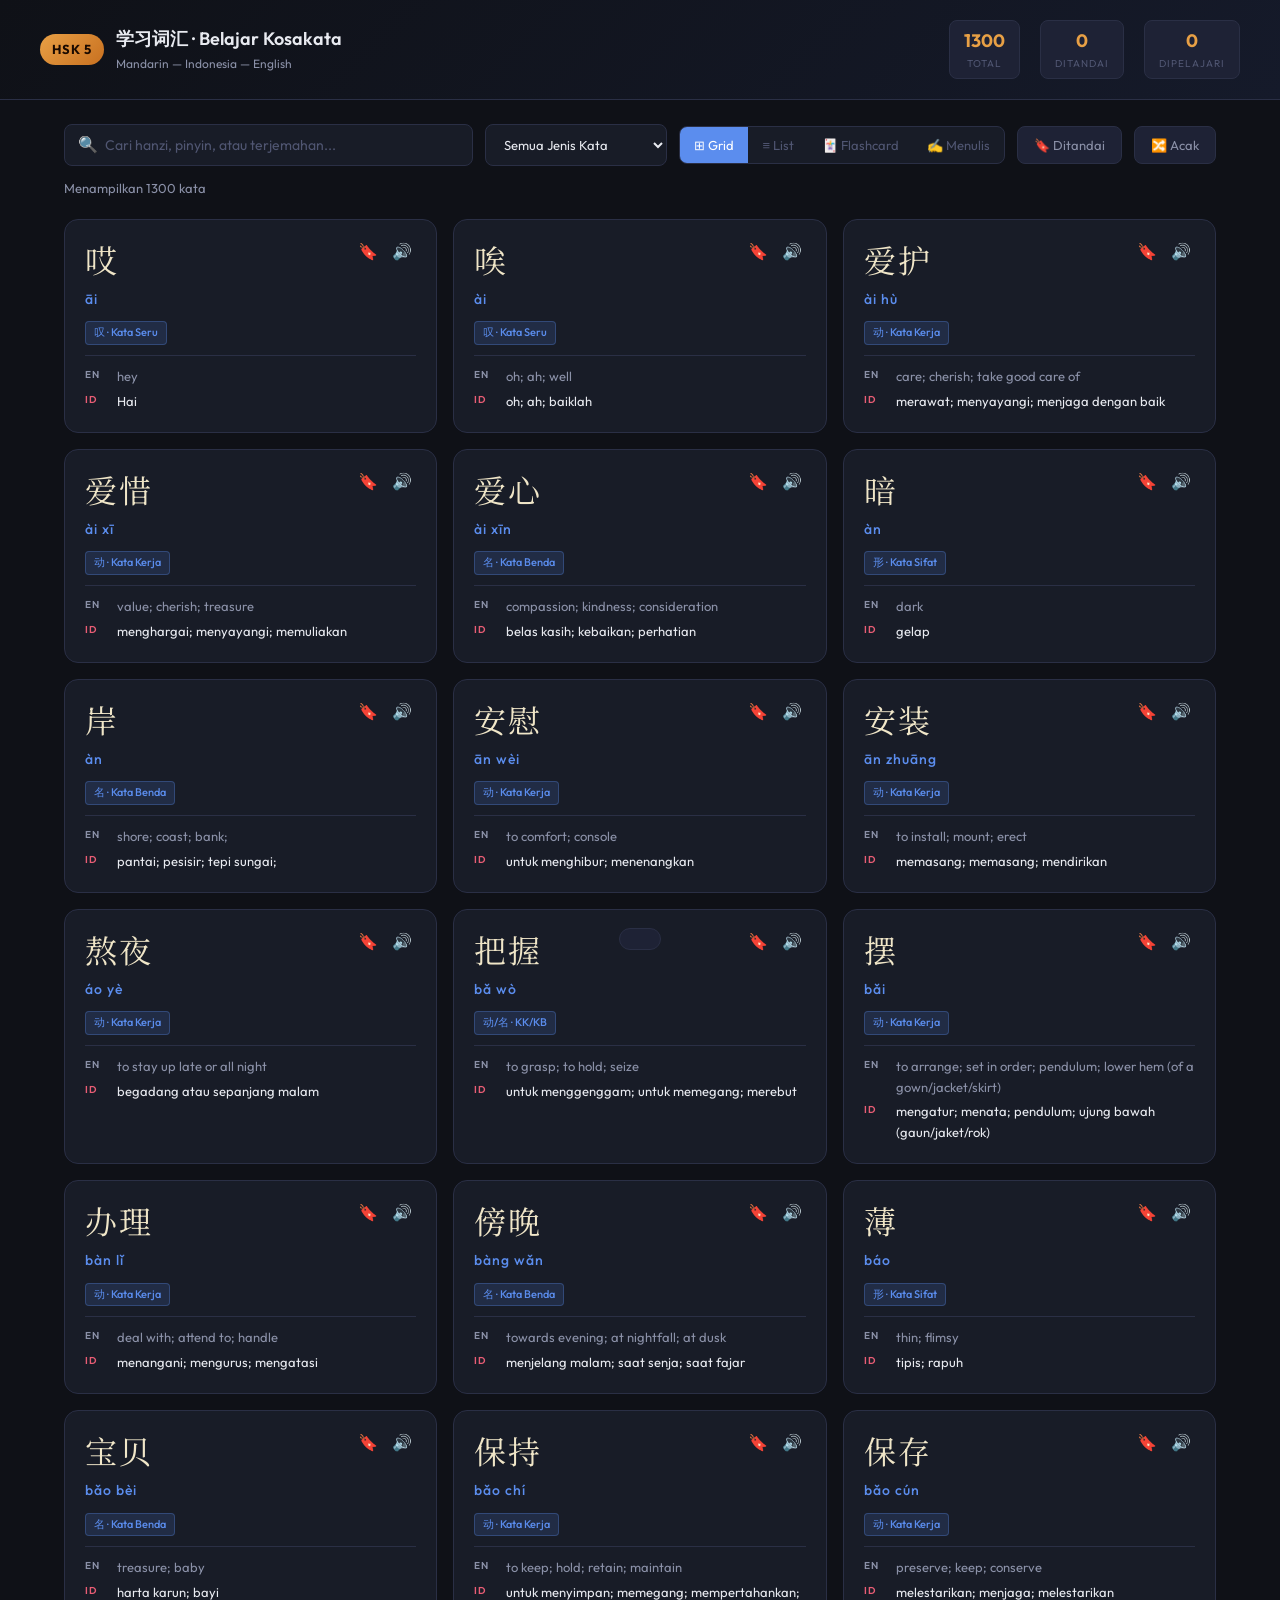
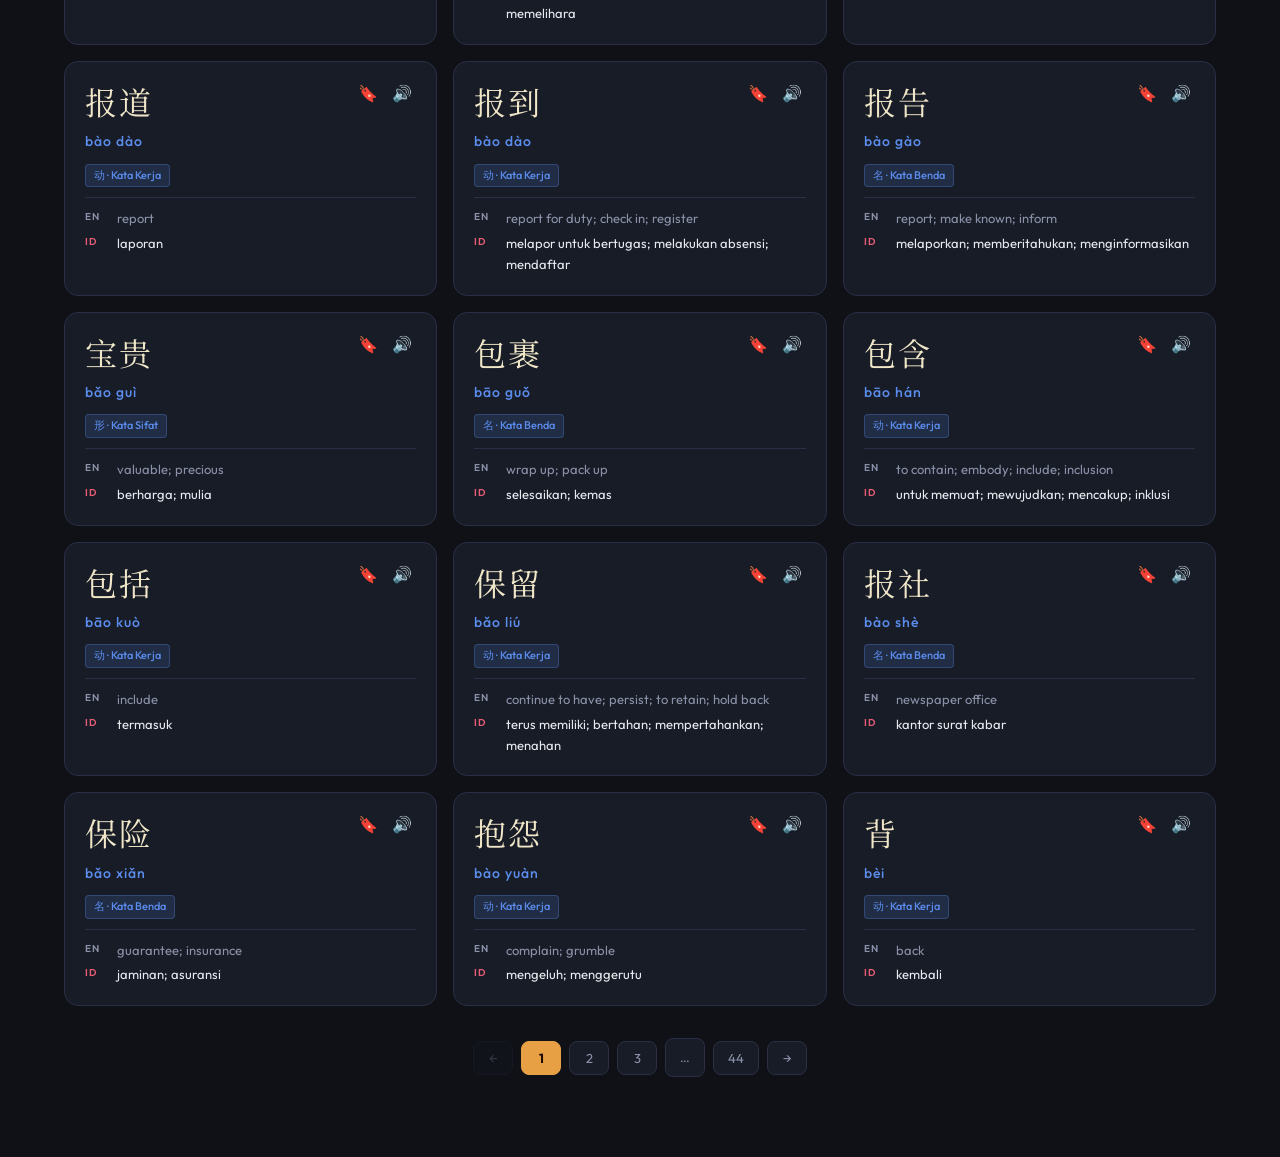
==== commit 477f6ef9: "Add files via upload" ====
--- a/HSK5.html
+++ b/HSK5.html
@@ -1,956 +1,956 @@
-<!DOCTYPE html>
-<html lang="id">
-<head>
-<meta charset="UTF-8">
-<meta name="viewport" content="width=device-width, initial-scale=1.0">
-<title>HSK 5 — Belajar Kosakata Mandarin</title>
-<link rel="preconnect" href="https://fonts.googleapis.com">
-<link href="https://fonts.googleapis.com/css2?family=Noto+Serif+SC:wght@400;700&family=Outfit:wght@300;400;500;600;700&family=Noto+Sans+SC:wght@300;400;700&display=swap" rel="stylesheet">
-<style>
-  :root {
-    --bg: #0f1117;
-    --surface: #181c27;
-    --surface2: #1e2235;
-    --border: #2a2f45;
-    --accent: #e8a045;
-    --accent2: #5b8dee;
-    --accent3: #e85d75;
-    --text: #e8eaf0;
-    --text-dim: #8b91a8;
-    --text-muted: #505672;
-    --hanzi-color: #f0e6c8;
-    --card-shadow: 0 4px 24px rgba(0,0,0,0.4);
-    --radius: 14px;
-    --radius-sm: 8px;
-  }
-  * { box-sizing: border-box; margin: 0; padding: 0; }
-  body { background: var(--bg); color: var(--text); font-family: 'Outfit', sans-serif; min-height: 100vh; line-height: 1.6; }
-
-  .header { background: linear-gradient(135deg, #0f1117 0%, #151a2a 100%); border-bottom: 1px solid var(--border); padding: 20px 24px; position: sticky; top: 0; z-index: 100; backdrop-filter: blur(10px); }
-  .header-inner { max-width: 1200px; margin: 0 auto; display: flex; align-items: center; gap: 20px; flex-wrap: wrap; }
-  .logo { display: flex; align-items: center; gap: 12px; flex-shrink: 0; }
-  .logo-badge { background: linear-gradient(135deg, var(--accent), #c87020); color: #1a0a00; font-weight: 700; font-size: 13px; padding: 5px 12px; border-radius: 20px; letter-spacing: 1px; }
-  .logo-title { font-size: 18px; font-weight: 600; color: var(--text); }
-  .logo-sub { font-size: 12px; color: var(--text-dim); }
-  .header-stats { display: flex; gap: 20px; margin-left: auto; flex-shrink: 0; }
-  .stat-chip { display: flex; flex-direction: column; align-items: center; background: var(--surface2); padding: 6px 14px; border-radius: 8px; border: 1px solid var(--border); }
-  .stat-num { font-size: 18px; font-weight: 700; color: var(--accent); }
-  .stat-label { font-size: 10px; color: var(--text-muted); text-transform: uppercase; letter-spacing: 1px; }
-
-  .controls { max-width: 1200px; margin: 24px auto 0; padding: 0 24px; display: flex; gap: 12px; flex-wrap: wrap; align-items: center; }
-  .search-wrap { position: relative; flex: 1; min-width: 200px; }
-  .search-icon { position: absolute; left: 14px; top: 50%; transform: translateY(-50%); color: var(--text-muted); font-size: 16px; }
-  .search-input { width: 100%; background: var(--surface); border: 1px solid var(--border); border-radius: var(--radius-sm); padding: 11px 14px 11px 40px; color: var(--text); font-family: 'Outfit', sans-serif; font-size: 14px; outline: none; transition: border-color 0.2s; }
-  .search-input:focus { border-color: var(--accent); }
-  .search-input::placeholder { color: var(--text-muted); }
-  select { background: var(--surface); border: 1px solid var(--border); border-radius: var(--radius-sm); padding: 11px 14px; color: var(--text); font-family: 'Outfit', sans-serif; font-size: 13px; outline: none; cursor: pointer; transition: border-color 0.2s; }
-  select:focus { border-color: var(--accent); }
-  .btn { background: var(--surface2); border: 1px solid var(--border); border-radius: var(--radius-sm); padding: 10px 16px; color: var(--text-dim); font-family: 'Outfit', sans-serif; font-size: 13px; cursor: pointer; transition: all 0.2s; white-space: nowrap; }
-  .btn:hover { border-color: var(--accent); color: var(--accent); }
-  .btn.active { background: var(--accent); border-color: var(--accent); color: #1a0a00; font-weight: 600; }
-  .mode-toggle { display: flex; background: var(--surface); border: 1px solid var(--border); border-radius: var(--radius-sm); overflow: hidden; }
-  .mode-btn { padding: 10px 14px; border: none; background: transparent; color: var(--text-muted); font-family: 'Outfit', sans-serif; font-size: 13px; cursor: pointer; transition: all 0.15s; }
-  .mode-btn.active { background: var(--accent2); color: white; }
-
-  .info-bar { max-width: 1200px; margin: 12px auto 0; padding: 0 24px; display: flex; align-items: center; gap: 12px; flex-wrap: wrap; }
-  .result-count { color: var(--text-dim); font-size: 13px; }
-
-  .main { max-width: 1200px; margin: 20px auto; padding: 0 24px 60px; }
-
-  /* Grid */
-  .grid-view { display: grid; grid-template-columns: repeat(auto-fill, minmax(280px, 1fr)); gap: 16px; }
-  .vocab-card { background: var(--surface); border: 1px solid var(--border); border-radius: var(--radius); padding: 20px; cursor: pointer; transition: all 0.2s; position: relative; overflow: hidden; animation: fadeIn 0.3s ease both; }
-  .vocab-card::before { content: ''; position: absolute; top: 0; left: 0; width: 3px; height: 100%; background: var(--accent); opacity: 0; transition: opacity 0.2s; }
-  .vocab-card:hover { border-color: rgba(232,160,69,0.4); transform: translateY(-2px); box-shadow: var(--card-shadow); }
-  .vocab-card:hover::before { opacity: 1; }
-  .vocab-card.bookmarked { border-color: rgba(232,160,69,0.5); }
-  .vocab-card.bookmarked::before { opacity: 1; }
-  @keyframes fadeIn { from { opacity: 0; transform: translateY(8px); } to { opacity: 1; transform: translateY(0); } }
-
-  .card-top { display: flex; align-items: flex-start; justify-content: space-between; margin-bottom: 10px; }
-  .hanzi { font-family: 'Noto Serif SC', serif; font-size: 32px; color: var(--hanzi-color); line-height: 1.2; letter-spacing: 2px; }
-  .card-actions { display: flex; gap: 6px; }
-  .card-btn { background: none; border: none; color: var(--text-muted); cursor: pointer; font-size: 16px; padding: 4px; border-radius: 6px; transition: all 0.15s; line-height: 1; }
-  .card-btn:hover { color: var(--accent); background: rgba(232,160,69,0.1); }
-  .card-btn.active-bm { color: var(--accent); }
-  .pinyin { font-size: 14px; color: var(--accent2); margin-bottom: 8px; font-weight: 500; letter-spacing: 1px; }
-  .type-badge { display: inline-flex; align-items: center; background: rgba(91,141,238,0.15); border: 1px solid rgba(91,141,238,0.3); color: var(--accent2); font-size: 11px; padding: 2px 8px; border-radius: 4px; margin-bottom: 10px; font-weight: 500; }
-  .translation { border-top: 1px solid var(--border); padding-top: 10px; display: flex; flex-direction: column; gap: 4px; }
-  .trans-row { display: flex; gap: 8px; font-size: 13px; }
-  .trans-lang { font-size: 10px; font-weight: 600; text-transform: uppercase; letter-spacing: 1px; padding-top: 1px; flex-shrink: 0; width: 24px; }
-  .trans-lang.en { color: #8b91a8; }
-  .trans-lang.id { color: #e85d75; }
-  .trans-text { color: var(--text-dim); }
-  .trans-text.id-text { color: var(--text); }
-
-  /* List */
-  .list-view { display: flex; flex-direction: column; gap: 2px; }
-  .list-item { background: var(--surface); border: 1px solid var(--border); border-radius: var(--radius-sm); padding: 14px 18px; display: grid; grid-template-columns: 80px 140px 140px 1fr 80px 50px; align-items: center; gap: 12px; cursor: pointer; transition: all 0.15s; animation: fadeIn 0.2s ease both; }
-  .list-item:hover { background: var(--surface2); }
-  .list-hanzi { font-family: 'Noto Serif SC', serif; font-size: 22px; color: var(--hanzi-color); }
-  .list-pinyin { color: var(--accent2); font-size: 13px; }
-  .list-en { color: var(--text-dim); font-size: 13px; }
-  .list-id { color: var(--text); font-size: 13px; }
-  .list-type { color: var(--accent2); font-size: 11px; background: rgba(91,141,238,0.1); padding: 2px 8px; border-radius: 4px; text-align: center; }
-  .list-bm { text-align: center; }
-  .list-header { display: grid; grid-template-columns: 80px 140px 140px 1fr 80px 50px; gap: 12px; padding: 8px 18px; font-size: 11px; font-weight: 600; text-transform: uppercase; letter-spacing: 1px; color: var(--text-muted); margin-bottom: 4px; }
-
-  /* Flashcard */
-  .flashcard-mode { display: none; flex-direction: column; align-items: center; padding: 20px 0; }
-  .flashcard-mode.visible { display: flex; }
-  .fc-progress { display: flex; align-items: center; gap: 12px; margin-bottom: 24px; width: 100%; max-width: 560px; }
-  .fc-prog-bar { flex: 1; height: 4px; background: var(--border); border-radius: 2px; overflow: hidden; }
-  .fc-prog-fill { height: 100%; background: linear-gradient(90deg, var(--accent2), var(--accent)); border-radius: 2px; transition: width 0.4s ease; }
-  .fc-prog-text { font-size: 13px; color: var(--text-dim); white-space: nowrap; }
-  .flashcard { width: 100%; max-width: 560px; min-height: 340px; perspective: 1200px; cursor: pointer; margin-bottom: 20px; }
-  .fc-inner { width: 100%; min-height: 340px; position: relative; transform-style: preserve-3d; transition: transform 0.5s cubic-bezier(0.4,0,0.2,1); }
-  .flashcard.flipped .fc-inner { transform: rotateY(180deg); }
-  .fc-face { position: absolute; width: 100%; min-height: 340px; backface-visibility: hidden; background: var(--surface); border: 1px solid var(--border); border-radius: 20px; padding: 40px; display: flex; flex-direction: column; align-items: center; justify-content: center; text-align: center; }
-  .fc-back { transform: rotateY(180deg); background: var(--surface2); }
-  .fc-big-hanzi { font-family: 'Noto Serif SC', serif; font-size: 80px; color: var(--hanzi-color); margin-bottom: 16px; line-height: 1; }
-  .fc-big-pinyin { font-size: 24px; color: var(--accent2); font-weight: 500; margin-bottom: 8px; }
-  .fc-hint { font-size: 13px; color: var(--text-muted); }
-  .fc-type-badge { background: rgba(91,141,238,0.15); border: 1px solid rgba(91,141,238,0.3); color: var(--accent2); font-size: 12px; padding: 4px 12px; border-radius: 6px; margin-bottom: 20px; }
-  .fc-en { font-size: 20px; color: var(--text); margin-bottom: 10px; font-weight: 500; }
-  .fc-id { font-size: 17px; color: var(--accent3); margin-bottom: 16px; }
-  .fc-controls { display: flex; gap: 12px; align-items: center; margin-top: 8px; }
-  .fc-btn { padding: 12px 24px; border-radius: var(--radius-sm); border: 1px solid var(--border); background: var(--surface); color: var(--text-dim); font-family: 'Outfit', sans-serif; font-size: 14px; cursor: pointer; transition: all 0.2s; display: flex; align-items: center; gap: 6px; }
-  .fc-btn:hover { border-color: var(--accent2); color: var(--accent2); }
-  .fc-btn.know { border-color: rgba(75,200,120,0.5); color: #4bc878; }
-  .fc-btn.know:hover { background: rgba(75,200,120,0.15); }
-  .fc-btn.skip { border-color: rgba(232,93,117,0.5); color: var(--accent3); }
-  .fc-btn.skip:hover { background: rgba(232,93,117,0.15); }
-
-  /* ===== WRITING MODE ===== */
-  .writing-mode { display: none; flex-direction: column; align-items: center; padding: 20px 0; }
-  .writing-mode.visible { display: flex; }
-  .wr-header { width: 100%; max-width: 760px; margin-bottom: 24px; }
-  .wr-title { font-size: 20px; font-weight: 700; color: var(--text); margin-bottom: 4px; }
-  .wr-sub { font-size: 13px; color: var(--text-dim); }
-  .wr-progress { display: flex; align-items: center; gap: 12px; margin-bottom: 28px; width: 100%; max-width: 760px; }
-  .wr-score-chip { background: var(--surface2); border: 1px solid var(--border); border-radius: 8px; padding: 6px 16px; font-size: 13px; color: var(--text-dim); white-space: nowrap; }
-  .wr-score-chip span { color: var(--accent); font-weight: 700; }
-
-  .wr-card { width: 100%; max-width: 760px; background: var(--surface); border: 1px solid var(--border); border-radius: 20px; padding: 36px; margin-bottom: 20px; animation: fadeIn 0.3s ease; }
-  .wr-qnum { font-size: 11px; font-weight: 600; color: var(--text-muted); text-transform: uppercase; letter-spacing: 2px; margin-bottom: 16px; }
-  .wr-instruction { font-size: 14px; color: var(--text-dim); margin-bottom: 20px; line-height: 1.7; }
-  .wr-instruction strong { color: var(--accent); }
-
-  /* Word bank */
-  .wr-bank { display: flex; flex-wrap: wrap; gap: 10px; margin-bottom: 28px; min-height: 52px; }
-  .wr-bank-word { background: var(--surface2); border: 1px solid var(--border); border-radius: 8px; padding: 8px 16px; font-family: 'Noto Serif SC', serif; font-size: 18px; color: var(--hanzi-color); cursor: pointer; transition: all 0.2s; user-select: none; }
-  .wr-bank-word:hover { border-color: var(--accent2); color: var(--accent2); background: rgba(91,141,238,0.1); }
-  .wr-bank-word.used { opacity: 0.25; pointer-events: none; }
-
-  /* Answer area */
-  .wr-answer-label { font-size: 12px; color: var(--text-muted); text-transform: uppercase; letter-spacing: 1px; margin-bottom: 10px; }
-  .wr-answer { display: flex; flex-wrap: wrap; gap: 10px; min-height: 52px; padding: 12px; background: rgba(0,0,0,0.2); border: 1px dashed var(--border); border-radius: 10px; margin-bottom: 20px; align-items: center; }
-  .wr-answer.correct { border-color: #4bc878; background: rgba(75,200,120,0.05); }
-  .wr-answer.wrong { border-color: var(--accent3); background: rgba(232,93,117,0.05); }
-  .wr-placed-word { background: var(--surface); border: 1px solid var(--accent2); border-radius: 8px; padding: 8px 16px; font-family: 'Noto Serif SC', serif; font-size: 18px; color: var(--accent2); cursor: pointer; transition: all 0.15s; user-select: none; }
-  .wr-placed-word:hover { background: rgba(232,93,117,0.15); border-color: var(--accent3); color: var(--accent3); }
-  .wr-answer-empty { font-size: 13px; color: var(--text-muted); font-style: italic; }
-
-  .wr-btn-row { display: flex; gap: 12px; flex-wrap: wrap; }
-  .wr-btn { padding: 12px 24px; border-radius: var(--radius-sm); border: 1px solid var(--border); background: var(--surface2); color: var(--text-dim); font-family: 'Outfit', sans-serif; font-size: 14px; cursor: pointer; transition: all 0.2s; }
-  .wr-btn:hover { border-color: var(--accent2); color: var(--accent2); }
-  .wr-btn.primary { background: var(--accent2); border-color: var(--accent2); color: white; font-weight: 600; }
-  .wr-btn.primary:hover { background: #4a7de0; }
-  .wr-btn.danger { border-color: var(--accent3); color: var(--accent3); }
-  .wr-btn.danger:hover { background: rgba(232,93,117,0.1); }
-
-  .wr-feedback { margin-top: 20px; padding: 16px 20px; border-radius: 10px; font-size: 14px; line-height: 1.7; display: none; }
-  .wr-feedback.correct { background: rgba(75,200,120,0.1); border: 1px solid rgba(75,200,120,0.3); color: #4bc878; }
-  .wr-feedback.wrong { background: rgba(232,93,117,0.1); border: 1px solid rgba(232,93,117,0.3); color: var(--accent3); }
-  .wr-feedback .correct-ans { color: var(--text); font-family: 'Noto Serif SC', serif; font-size: 16px; margin-top: 8px; }
-  .wr-feedback .ans-pinyin { font-size: 13px; color: var(--accent2); margin-top: 4px; }
-  .wr-feedback .ans-meaning { font-size: 13px; color: var(--text-dim); margin-top: 2px; }
-
-  .wr-result-panel { width: 100%; max-width: 760px; text-align: center; background: var(--surface); border: 1px solid var(--border); border-radius: 20px; padding: 48px; display: none; }
-  .wr-result-panel.visible { display: block; }
-  .wr-big-score { font-size: 72px; font-weight: 700; color: var(--accent); line-height: 1; margin-bottom: 8px; }
-  .wr-result-msg { font-size: 18px; color: var(--text); margin-bottom: 24px; }
-  .wr-result-detail { font-size: 14px; color: var(--text-dim); margin-bottom: 32px; }
-
-  /* Pagination */
-  .pagination { display: flex; justify-content: center; align-items: center; gap: 8px; margin-top: 32px; flex-wrap: wrap; }
-  .page-btn { background: var(--surface); border: 1px solid var(--border); border-radius: var(--radius-sm); padding: 8px 14px; color: var(--text-dim); font-family: 'Outfit', sans-serif; font-size: 13px; cursor: pointer; transition: all 0.15s; min-width: 40px; text-align: center; }
-  .page-btn:hover { border-color: var(--accent); color: var(--accent); }
-  .page-btn.active { background: var(--accent); border-color: var(--accent); color: #1a0a00; font-weight: 700; }
-  .page-btn:disabled { opacity: 0.3; cursor: not-allowed; }
-
-  /* Modal */
-  .modal-overlay { display: none; position: fixed; inset: 0; background: rgba(0,0,0,0.7); z-index: 1000; align-items: center; justify-content: center; padding: 20px; backdrop-filter: blur(4px); }
-  .modal-overlay.open { display: flex; }
-  .modal { background: var(--surface); border: 1px solid var(--border); border-radius: 20px; padding: 40px; max-width: 500px; width: 100%; position: relative; animation: modalIn 0.25s ease; }
-  @keyframes modalIn { from { opacity: 0; transform: scale(0.95) translateY(10px); } to { opacity: 1; transform: scale(1) translateY(0); } }
-  .modal-close { position: absolute; top: 16px; right: 16px; background: var(--surface2); border: 1px solid var(--border); border-radius: 50%; width: 32px; height: 32px; display: flex; align-items: center; justify-content: center; cursor: pointer; color: var(--text-dim); font-size: 16px; transition: all 0.15s; }
-  .modal-close:hover { color: var(--text); }
-  .modal-hanzi { font-family: 'Noto Serif SC', serif; font-size: 72px; color: var(--hanzi-color); text-align: center; margin-bottom: 10px; }
-  .modal-pinyin { text-align: center; font-size: 22px; color: var(--accent2); margin-bottom: 6px; font-weight: 500; }
-  .modal-type { text-align: center; margin-bottom: 20px; }
-  .modal-trans { background: var(--surface2); border: 1px solid var(--border); border-radius: var(--radius-sm); padding: 16px; display: flex; flex-direction: column; gap: 10px; margin-bottom: 16px; }
-  .modal-trans-row { display: flex; gap: 10px; align-items: flex-start; }
-  .modal-lang { font-size: 11px; font-weight: 600; text-transform: uppercase; letter-spacing: 1px; margin-top: 2px; min-width: 50px; }
-  .modal-lang.en { color: var(--text-muted); }
-  .modal-lang.id { color: var(--accent3); }
-  .modal-trans-text { font-size: 16px; }
-  .modal-trans-text.id { color: var(--text); font-weight: 500; }
-  .modal-actions { display: flex; gap: 10px; margin-top: 20px; }
-  .modal-btn { flex: 1; padding: 12px; border-radius: var(--radius-sm); border: 1px solid var(--border); background: var(--surface2); color: var(--text-dim); font-family: 'Outfit', sans-serif; font-size: 14px; cursor: pointer; transition: all 0.2s; display: flex; align-items: center; justify-content: center; gap: 6px; }
-  .modal-btn:hover { border-color: var(--accent); color: var(--accent); }
-  .modal-btn.bm-active { background: rgba(232,160,69,0.15); border-color: var(--accent); color: var(--accent); }
-
-  .toast { position: fixed; bottom: 30px; left: 50%; transform: translateX(-50%) translateY(80px); background: var(--surface2); border: 1px solid var(--border); border-radius: 30px; padding: 10px 20px; font-size: 14px; color: var(--text); z-index: 2000; transition: transform 0.3s ease; pointer-events: none; white-space: nowrap; }
-  .toast.show { transform: translateX(-50%) translateY(0); }
-
-  .empty-state { text-align: center; padding: 80px 20px; color: var(--text-muted); }
-  .empty-icon { font-size: 48px; margin-bottom: 16px; }
-
-  ::-webkit-scrollbar { width: 6px; }
-  ::-webkit-scrollbar-track { background: var(--bg); }
-  ::-webkit-scrollbar-thumb { background: var(--border); border-radius: 3px; }
-
-  @media (max-width: 768px) {
-    .header-stats { display: none; }
-    .list-item { grid-template-columns: 60px 1fr 1fr; }
-    .list-item > *:nth-child(n+4) { display: none; }
-    .grid-view { grid-template-columns: 1fr 1fr; }
-  }
-  @media (max-width: 480px) {
-    .grid-view { grid-template-columns: 1fr; }
-    .controls { gap: 8px; }
-  }
-</style>
-</head>
-<body>
-
-<div class="header">
-  <div class="header-inner">
-    <div class="logo">
-      <span class="logo-badge">HSK 5</span>
-      <div>
-        <div class="logo-title">学习词汇 · Belajar Kosakata</div>
-        <div class="logo-sub">Mandarin — Indonesia — English</div>
-      </div>
-    </div>
-    <div class="header-stats">
-      <div class="stat-chip"><span class="stat-num" id="totalCount">1300</span><span class="stat-label">Total</span></div>
-      <div class="stat-chip"><span class="stat-num" id="bmCount">0</span><span class="stat-label">Ditandai</span></div>
-      <div class="stat-chip"><span class="stat-num" id="learnedCount">0</span><span class="stat-label">Dipelajari</span></div>
-    </div>
-  </div>
-</div>
-
-<div class="controls">
-  <div class="search-wrap">
-    <span class="search-icon">🔍</span>
-    <input type="text" class="search-input" id="searchInput" placeholder="Cari hanzi, pinyin, atau terjemahan...">
-  </div>
-  <select id="typeFilter">
-    <option value="">Semua Jenis Kata</option>
-    <option value="名">名 — Kata Benda</option>
-    <option value="动">动 — Kata Kerja</option>
-    <option value="形">形 — Kata Sifat</option>
-    <option value="副">副 — Kata Keterangan</option>
-    <option value="连">连 — Kata Hubung</option>
-    <option value="介">介 — Kata Depan</option>
-    <option value="代">代 — Kata Ganti</option>
-    <option value="叹">叹 — Kata Seru</option>
-    <option value="助">助 — Partikel</option>
-    <option value="量">量 — Kata Satuan</option>
-  </select>
-  <div class="mode-toggle">
-    <button class="mode-btn active" id="modeGrid" onclick="setMode('grid')">⊞ Grid</button>
-    <button class="mode-btn" id="modeList" onclick="setMode('list')">≡ List</button>
-    <button class="mode-btn" id="modeFlash" onclick="setMode('flash')">🃏 Flashcard</button>
-    <button class="mode-btn" id="modeWrite" onclick="setMode('write')">✍️ Menulis</button>
-  </div>
-  <button class="btn" id="bmOnlyBtn" onclick="toggleBmOnly()">🔖 Ditandai</button>
-  <button class="btn" onclick="shuffleVocab()">🔀 Acak</button>
-</div>
-
-<div class="info-bar">
-  <span class="result-count" id="resultCount"></span>
-</div>
-
-<div class="main">
-  <div id="browseMode">
-    <div id="listHeader" class="list-header" style="display:none;">
-      <span>Hanzi</span><span>Pinyin</span><span>Indonesia</span><span>English</span><span>Jenis</span><span></span>
-    </div>
-    <div id="vocabContainer"></div>
-    <div class="pagination" id="pagination"></div>
-  </div>
-
-  <!-- Flashcard -->
-  <div class="flashcard-mode" id="flashMode">
-    <div class="fc-progress">
-      <div class="fc-prog-bar"><div class="fc-prog-fill" id="fcProgFill"></div></div>
-      <span class="fc-prog-text" id="fcProgText">0 / 0</span>
-    </div>
-    <div class="flashcard" id="flashcard" onclick="flipCard()">
-      <div class="fc-inner" id="fcInner">
-        <div class="fc-face fc-front">
-          <div class="fc-big-hanzi" id="fcHanzi">-</div>
-          <div class="fc-big-pinyin" id="fcPinyin">-</div>
-          <div class="fc-hint">Klik untuk lihat arti</div>
-        </div>
-        <div class="fc-face fc-back">
-          <div class="fc-type-badge" id="fcType">-</div>
-          <div class="fc-en" id="fcEn">-</div>
-          <div class="fc-id" id="fcId">-</div>
-        </div>
-      </div>
-    </div>
-    <div style="font-size:12px;color:var(--text-muted);margin-bottom:12px;">Klik kartu untuk balik · Spasi = balik · Enter = tahu · X = belum tahu</div>
-    <div class="fc-controls">
-      <button class="fc-btn" onclick="fcPrev()">← Kembali</button>
-      <button class="fc-btn skip" onclick="fcSkip()">✗ Belum tahu</button>
-      <button class="fc-btn know" onclick="fcKnow()">✓ Sudah tahu</button>
-      <button class="fc-btn" onclick="fcNext()">Lewati →</button>
-    </div>
-    <div style="margin-top:16px;font-size:13px;color:var(--text-muted);">
-      <span id="fcStats">✓ 0 sudah tahu &nbsp; ✗ 0 belum tahu</span>
-    </div>
-  </div>
-
-  <!-- Writing Mode -->
-  <div class="writing-mode" id="writeMode">
-    <div class="wr-header">
-      <div class="wr-title">✍️ Latihan Mengurutkan Kata</div>
-      <div class="wr-sub">Soal HSK 5 nomor 86-95 — Susun kata-kata menjadi kalimat yang benar</div>
-    </div>
-    <div class="wr-progress">
-      <div class="fc-prog-bar"><div class="fc-prog-fill" id="wrProgFill"></div></div>
-      <span class="fc-prog-text" id="wrProgText">0 / 0</span>
-      <div class="wr-score-chip">Skor: <span id="wrScore">0</span>/<span id="wrTotal">0</span></div>
-    </div>
-
-    <div class="wr-card" id="wrCard">
-      <div class="wr-qnum" id="wrQnum">Soal 1 / 10</div>
-      <div class="wr-instruction" id="wrInstruction">
-        Susun kata-kata berikut menjadi kalimat yang benar dalam bahasa Mandarin:
-      </div>
-
-      <div class="wr-answer-label">📦 Bank Kata — klik untuk menaruh ke jawaban:</div>
-      <div class="wr-bank" id="wrBank"></div>
-
-      <div class="wr-answer-label">📝 Jawaban kamu — klik kata untuk dikembalikan:</div>
-      <div class="wr-answer" id="wrAnswer">
-        <span class="wr-answer-empty">Belum ada kata dipilih...</span>
-      </div>
-
-      <div class="wr-btn-row">
-        <button class="wr-btn primary" onclick="checkAnswer()">✓ Periksa</button>
-        <button class="wr-btn danger" onclick="clearAnswer()">↺ Reset</button>
-        <button class="wr-btn" onclick="wrNext()">→ Soal Berikutnya</button>
-      </div>
-      <div class="wr-feedback" id="wrFeedback"></div>
-    </div>
-
-    <div class="wr-result-panel" id="wrResult">
-      <div class="wr-big-score" id="wrFinalScore">0</div>
-      <div class="wr-result-msg" id="wrResultMsg">Selesai!</div>
-      <div class="wr-result-detail" id="wrResultDetail"></div>
-      <button class="wr-btn primary" onclick="restartWriting()" style="margin:0 auto;display:block;">🔄 Mulai Ulang</button>
-    </div>
-  </div>
-</div>
-
-<!-- Modal -->
-<div class="modal-overlay" id="modal" onclick="closeModal(event)">
-  <div class="modal">
-    <button class="modal-close" onclick="document.getElementById('modal').classList.remove('open')">✕</button>
-    <div class="modal-hanzi" id="modalHanzi">-</div>
-    <div class="modal-pinyin" id="modalPinyin">-</div>
-    <div class="modal-type" id="modalType"></div>
-    <div class="modal-trans">
-      <div class="modal-trans-row">
-        <span class="modal-lang en">EN</span>
-        <span class="modal-trans-text" id="modalEn">-</span>
-      </div>
-      <div class="modal-trans-row">
-        <span class="modal-lang id">ID</span>
-        <span class="modal-trans-text id" id="modalId">-</span>
-      </div>
-    </div>
-    <div style="font-size:12px;color:var(--text-muted);margin-bottom:6px;" id="modalLevel"></div>
-    <div class="modal-actions">
-      <button class="modal-btn" id="modalBmBtn" onclick="toggleBmModal()">🔖 Tandai</button>
-      <button class="modal-btn" onclick="speakWord()">🔊 Ucapkan</button>
-    </div>
-  </div>
-</div>
-
-<div class="toast" id="toast"></div>
-
-<script>
-// =================== VOCAB DATA ===================
-const VOCAB_DATA = [{"hanzi": "哎", "pinyin": "āi", "english": "hey", "indonesian": "Hai", "type": "叹", "level": "HSK5,New HSK5"}, {"hanzi": "唉", "pinyin": "ài", "english": "oh; ah; well", "indonesian": "oh; ah; baiklah", "type": "叹", "level": "HSK5,New HSK5"}, {"hanzi": "爱护", "pinyin": "ài hù", "english": "care; cherish; take good care of", "indonesian": "merawat; menyayangi; menjaga dengan baik", "type": "动", "level": "HSK5,New HSK5"}, {"hanzi": "爱惜", "pinyin": "ài xī", "english": "value; cherish; treasure", "indonesian": "menghargai; menyayangi; memuliakan", "type": "动", "level": "HSK5,HSK7-9"}, {"hanzi": "爱心", "pinyin": "ài xīn", "english": "compassion; kindness; consideration", "indonesian": "belas kasih; kebaikan; perhatian", "type": "名", "level": "HSK5,New HSK4"}, {"hanzi": "暗", "pinyin": "àn", "english": "dark", "indonesian": "gelap", "type": "形", "level": "HSK5,New HSK5"}, {"hanzi": "岸", "pinyin": "àn", "english": "shore; coast; bank;", "indonesian": "pantai; pesisir; tepi sungai;", "type": "名", "level": "HSK5,New HSK6"}, {"hanzi": "安慰", "pinyin": "ān wèi", "english": "to comfort; console", "indonesian": "untuk menghibur; menenangkan", "type": "动", "level": "HSK5,New HSK5"}, {"hanzi": "安装", "pinyin": "ān zhuāng", "english": "to install; mount; erect", "indonesian": "memasang; memasang; mendirikan", "type": "动", "level": "HSK5,New HSK5"}, {"hanzi": "熬夜", "pinyin": "áo yè", "english": "to stay up late or all night", "indonesian": "begadang atau sepanjang malam", "type": "动", "level": "HSK5,New HSK5"}, {"hanzi": "把握", "pinyin": "bǎ wò", "english": "to grasp; to hold; seize", "indonesian": "untuk menggenggam; untuk memegang; merebut", "type": "动/名", "level": "HSK5,New HSK5"}, {"hanzi": "摆", "pinyin": "bǎi", "english": "to arrange; set in order; pendulum; lower hem (of a gown/jacket/skirt)", "indonesian": "mengatur; menata; pendulum; ujung bawah (gaun/jaket/rok)", "type": "动", "level": "HSK5,New HSK6"}, {"hanzi": "办理", "pinyin": "bàn lǐ", "english": "deal with; attend to; handle", "indonesian": "menangani; mengurus; mengatasi", "type": "动", "level": "HSK5,New HSK4"}, {"hanzi": "傍晚", "pinyin": "bàng wǎn", "english": "towards evening; at nightfall; at dusk", "indonesian": "menjelang malam; saat senja; saat fajar", "type": "名", "level": "HSK5,New HSK5"}, {"hanzi": "薄", "pinyin": "báo", "english": "thin; flimsy", "indonesian": "tipis; rapuh", "type": "形", "level": "HSK5,New HSK5"}, {"hanzi": "宝贝", "pinyin": "bǎo bèi", "english": "treasure; baby", "indonesian": "harta karun; bayi", "type": "名", "level": "HSK5,New HSK5"}, {"hanzi": "保持", "pinyin": "bǎo chí", "english": "to keep; hold; retain; maintain", "indonesian": "untuk menyimpan; memegang; mempertahankan; memelihara", "type": "动", "level": "HSK5,New HSK5"}, {"hanzi": "保存", "pinyin": "bǎo cún", "english": "preserve; keep; conserve", "indonesian": "melestarikan; menjaga; melestarikan", "type": "动", "level": "HSK5,New HSK5"}, {"hanzi": "报道", "pinyin": "bào dào", "english": "report", "indonesian": "laporan", "type": "动", "level": "HSK5,New HSK5"}, {"hanzi": "报到", "pinyin": "bào dào", "english": "report for duty; check in; register", "indonesian": "melapor untuk bertugas; melakukan absensi; mendaftar", "type": "动", "level": "HSK5,New HSK5"}, {"hanzi": "报告", "pinyin": "bào gào", "english": "report; make known; inform", "indonesian": "melaporkan; memberitahukan; menginformasikan", "type": "名", "level": "HSK5,New HSK5"}, {"hanzi": "宝贵", "pinyin": "bǎo guì", "english": "valuable; precious", "indonesian": "berharga; mulia", "type": "形", "level": "HSK5,New HSK5"}, {"hanzi": "包裹", "pinyin": "bāo guǒ", "english": "wrap up; pack up", "indonesian": "selesaikan; kemas", "type": "名", "level": "HSK5,New HSK5"}, {"hanzi": "包含", "pinyin": "bāo hán", "english": "to contain; embody; include; inclusion", "indonesian": "untuk memuat; mewujudkan; mencakup; inklusi", "type": "动", "level": "HSK5,New HSK5"}, {"hanzi": "包括", "pinyin": "bāo kuò", "english": "include", "indonesian": "termasuk", "type": "动", "level": "HSK5,New HSK5"}, {"hanzi": "保留", "pinyin": "bǎo liú", "english": "continue to have; persist; to retain; hold back", "indonesian": "terus memiliki; bertahan; mempertahankan; menahan", "type": "动", "level": "HSK5,New HSK5"}, {"hanzi": "报社", "pinyin": "bào shè", "english": "newspaper office", "indonesian": "kantor surat kabar", "type": "名", "level": "HSK5,New HSK6"}, {"hanzi": "保险", "pinyin": "bǎo xiǎn", "english": "guarantee; insurance", "indonesian": "jaminan; asuransi", "type": "名", "level": "HSK5,New HSK5"}, {"hanzi": "抱怨", "pinyin": "bào yuàn", "english": "complain; grumble", "indonesian": "mengeluh; menggerutu", "type": "动", "level": "HSK5,New HSK5"}, {"hanzi": "背", "pinyin": "bèi", "english": "back", "indonesian": "kembali", "type": "动", "level": "HSK5,New HSK4,New HSK5"}, {"hanzi": "悲观", "pinyin": "bēi guān", "english": "pessimistic", "indonesian": "pesimistis", "type": "形", "level": "HSK5,New HSK6"}, {"hanzi": "背景", "pinyin": "bèi jǐng", "english": "background", "indonesian": "latar belakang", "type": "名", "level": "HSK5,New HSK5"}, {"hanzi": "被子", "pinyin": "bèi zi", "english": "quilt", "indonesian": "selimut", "type": "名", "level": "HSK5,New HSK5"}, {"hanzi": "本科", "pinyin": "běn kē", "english": "undergraduate course; regular college course", "indonesian": "kursus sarjana; kursus perguruan tinggi reguler", "type": "名", "level": "HSK5,New HSK4"}, {"hanzi": "本领", "pinyin": "běn lǐng", "english": "capability; capacity; faculty", "indonesian": "kemampuan; kapasitas; fakultas", "type": "名", "level": "HSK5,New HSK5"}, {"hanzi": "本质", "pinyin": "běn zhì", "english": "nature; innate character; intrinsic quality", "indonesian": "sifat; karakter bawaan; kualitas intrinsik", "type": "名", "level": "HSK5,New HSK5"}, {"hanzi": "彼此", "pinyin": "bǐ cǐ", "english": "each other; both parties; one another", "indonesian": "satu sama lain; kedua belah pihak; satu sama lain", "type": "代", "level": "HSK5,New HSK5"}, {"hanzi": "毕竟", "pinyin": "bì jìng", "english": "after all; all in all; when all is said and done", "indonesian": "pada akhirnya; secara keseluruhan; setelah semuanya selesai", "type": "副", "level": "HSK5,New HSK5"}, {"hanzi": "比例", "pinyin": "bǐ lì", "english": "scale; proportion; ratio", "indonesian": "skala; proporsi; rasio", "type": "名", "level": "HSK5,New HSK5"}, {"hanzi": "避免", "pinyin": "bì miǎn", "english": "to avoid; refrain from; prevent something from happening", "indonesian": "untuk menghindari; menahan diri dari; mencegah sesuatu terjadi", "type": "动", "level": "HSK5,New HSK5"}, {"hanzi": "必然", "pinyin": "bì rán", "english": "inevitable; certain; necessarily", "indonesian": "tak terelakkan; pasti; perlu", "type": "形", "level": "HSK5,New HSK5"}, {"hanzi": "必要", "pinyin": "bì yào", "english": "requisite; necessary; essential", "indonesian": "diperlukan; penting; esensial", "type": "形", "level": "HSK5,New HSK5"}, {"hanzi": "便", "pinyin": "biàn", "english": "convenience; excrement or urine; relieve oneself", "indonesian": "kenyamanan; kotoran atau urin; buang air besar/kecil", "type": "副", "level": "HSK5,New HSK5"}, {"hanzi": "编辑", "pinyin": "biān jí", "english": "edit; compile", "indonesian": "edit; kompilasi", "type": "名/动", "level": "HSK5,New HSK6"}, {"hanzi": "辩论", "pinyin": "biàn lùn", "english": "argue; debate", "indonesian": "berdebat; berargumentasi", "type": "动", "level": "HSK5,HSK7-9"}, {"hanzi": "鞭炮", "pinyin": "biān pào", "english": "firecrackers", "indonesian": "petasan", "type": "名", "level": "HSK5,HSK7-9"}, {"hanzi": "表达", "pinyin": "biǎo dá", "english": "to voice (an opinion)", "indonesian": "untuk menyuarakan (pendapat)", "type": "动", "level": "HSK5,New HSK5"}, {"hanzi": "标点", "pinyin": "biāo diǎn", "english": "punctuation", "indonesian": "tanda baca", "type": "名", "level": "HSK5,HSK7-9"}, {"hanzi": "表面", "pinyin": "biǎo miàn", "english": "surface", "indonesian": "permukaan", "type": "名", "level": "HSK5,New HSK5"}, {"hanzi": "表明", "pinyin": "biǎo míng", "english": "make known; state clearly; indicate", "indonesian": "memberitahukan; menyatakan dengan jelas; menunjukkan", "type": "动", "level": "HSK5,New HSK5"}, {"hanzi": "表情", "pinyin": "biǎo qíng", "english": "expression; look", "indonesian": "ekspresi; lihat", "type": "名", "level": "HSK5,New HSK5"}, {"hanzi": "表现", "pinyin": "biǎo xiàn", "english": "expression; representation; display", "indonesian": "ekspresi; representasi; tampilan", "type": "动", "level": "HSK5,New HSK4"}, {"hanzi": "标志", "pinyin": "biāo zhì", "english": "sign; symbol; hallmark", "indonesian": "tanda; simbol; ciri khas", "type": "动/名", "level": "HSK5,New HSK5"}, {"hanzi": "病毒", "pinyin": "bìng dú", "english": "virus", "indonesian": "virus", "type": "名", "level": "HSK5,New HSK6"}, {"hanzi": "冰激凌", "pinyin": "bīng jī líng", "english": "ice cream", "indonesian": "es krim", "type": "名", "level": "YCT4,HSK5,New HSK3"}, {"hanzi": "播放", "pinyin": "bō fàng", "english": "broadcast", "indonesian": "siaran", "type": "动", "level": "HSK5,New HSK4"}, {"hanzi": "玻璃", "pinyin": "bō li", "english": "glass", "indonesian": "kaca", "type": "名", "level": "HSK5,New HSK5"}, {"hanzi": "博物馆", "pinyin": "bó wù guǎn", "english": "museum", "indonesian": "museum", "type": "名", "level": "HSK5,New HSK5"}, {"hanzi": "脖子", "pinyin": "bó zi", "english": "neck", "indonesian": "leher", "type": "名", "level": "HSK5,New HSK6"}, {"hanzi": "布", "pinyin": "bù", "english": "cloth; textile; proclaim", "indonesian": "kain; tekstil; menyatakan", "type": "名", "level": "HSK5,New HSK6"}, {"hanzi": "不安", "pinyin": "bù ān", "english": "uneasy; unsettled; unstable", "indonesian": "gelisah; tidak tenang; tidak stabil", "type": "形", "level": "HSK5,New HSK6"}, {"hanzi": "补充", "pinyin": "bǔ chōng", "english": "add; supplement; replenish", "indonesian": "menambahkan; melengkapi; mengisi kembali", "type": "动", "level": "HSK5,New HSK5"}, {"hanzi": "不得了", "pinyin": "bù dé liǎo", "english": "desperately serious disastrous; terrible", "indonesian": "sangat serius, bencana; mengerikan", "type": "形", "level": "HSK5,New HSK5"}, {"hanzi": "不断", "pinyin": "bú duàn", "english": "ceaseless; uninterrupted; continual continuous; unceasing", "indonesian": "tanpa henti; tak terputus; terus-menerus; berkesinambungan; tak pernah berhenti", "type": "副", "level": "HSK5,New HSK4"}, {"hanzi": "不见得", "pinyin": "bú jiàn de", "english": "not likely; not necessarily", "indonesian": "tidak mungkin; belum tentu", "type": "副", "level": "HSK5,HSK7-9"}, {"hanzi": "部门", "pinyin": "bù mén", "english": "department; branch; section", "indonesian": "departemen; cabang; seksi", "type": "名", "level": "HSK5,New HSK4"}, {"hanzi": "不耐烦", "pinyin": "bú nài fán", "english": "impatient", "indonesian": "tidak sabar", "type": "", "level": "HSK5,New HSK6"}, {"hanzi": "不然", "pinyin": "bù rán", "english": "not the case; otherwise", "indonesian": "bukan demikian halnya; sebaliknya", "type": "连", "level": "HSK5,New HSK5"}, {"hanzi": "不如", "pinyin": "bù rú", "english": "it would be better to …not as good as", "indonesian": "akan lebih baik jika… tidak sebaik", "type": "动", "level": "HSK5,New HSK4"}, {"hanzi": "不要紧", "pinyin": "bú yào jǐn", "english": "not important; not serious It doesn't matter; never mind", "indonesian": "Tidak penting; tidak serius. Tidak masalah; lupakan saja.", "type": "形", "level": "HSK5,New HSK5"}, {"hanzi": "步骤", "pinyin": "bù zhòu", "english": "step; move; procedure", "indonesian": "langkah; pindah; prosedur", "type": "名", "level": "HSK5,New HSK6"}, {"hanzi": "不足", "pinyin": "bù zú", "english": "not enough; insufficient", "indonesian": "tidak cukup; tidak memadai", "type": "动/名", "level": "HSK5,New HSK5"}, {"hanzi": "踩", "pinyin": "cǎi", "english": "to step on; to stamp on; trample", "indonesian": "menginjak; menjejalkan; menginjak-injak", "type": "动", "level": "HSK5,New HSK6"}, {"hanzi": "财产", "pinyin": "cái chǎn", "english": "property; assets; estate", "indonesian": "properti; aset; harta warisan", "type": "名", "level": "HSK5,New HSK6"}, {"hanzi": "采访", "pinyin": "cǎi fǎng", "english": "to interview", "indonesian": "untuk wawancara", "type": "动", "level": "HSK5,New HSK5"}, {"hanzi": "彩虹", "pinyin": "cǎi hóng", "english": "rainbow", "indonesian": "pelangi", "type": "名", "level": "HSK5,New HSK6"}, {"hanzi": "采取", "pinyin": "cǎi qǔ", "english": "to carry out; adopt; take", "indonesian": "melaksanakan; mengadopsi; mengambil", "type": "动", "level": "HSK5,New HSK5"}, {"hanzi": "参考", "pinyin": "cān kǎo", "english": "to consult; to refer to", "indonesian": "untuk berkonsultasi; untuk merujuk pada", "type": "动", "level": "HSK5,New HSK5"}, {"hanzi": "惭愧", "pinyin": "cán kuì", "english": "ashamed", "indonesian": "malu", "type": "行", "level": "HSK5,HSK7-9"}, {"hanzi": "参与", "pinyin": "cān yù", "english": "to take part; to participate in", "indonesian": "untuk mengambil bagian; untuk berpartisipasi dalam", "type": "动", "level": "HSK5,New HSK5"}, {"hanzi": "操场", "pinyin": "cāo chǎng", "english": "playground; sports ground; drill ground", "indonesian": "taman bermain; lapangan olahraga; lapangan latihan", "type": "名", "level": "HSK5,New HSK4"}, {"hanzi": "操心", "pinyin": "cāo xīn", "english": "to worry about; to take pains over; be concerned over", "indonesian": "mengkhawatirkan; bersusah payah memikirkannya; merasa prihatin terhadap sesuatu", "type": "动", "level": "HSK5,HSK7-9"}, {"hanzi": "册", "pinyin": "cè", "english": "volume; copy [measure word for books]", "indonesian": "volume; salinan [kata ukuran untuk buku]", "type": "名", "level": "HSK5,New HSK5"}, {"hanzi": "测验", "pinyin": "cè yàn", "english": "test; trial run; examination", "indonesian": "tes; uji coba; pemeriksaan", "type": "动", "level": "HSK5,HSK7-9"}, {"hanzi": "曾经", "pinyin": "céng jīng", "english": "once", "indonesian": "sekali", "type": "副", "level": "HSK5,New HSK5"}, {"hanzi": "插", "pinyin": "chā", "english": "stick in; to insert; interpose", "indonesian": "memasukkan; menyisipkan; menyela", "type": "动", "level": "HSK5,New HSK5"}, {"hanzi": "差别", "pinyin": "chā bié", "english": "difference", "indonesian": "perbedaan", "type": "名", "level": "HSK5,New HSK5"}, {"hanzi": "差距", "pinyin": "chā jù", "english": "gap; disparity", "indonesian": "kesenjangan; ketidaksetaraan", "type": "名", "level": "HSK5,New HSK5"}, {"hanzi": "叉子", "pinyin": "chā zi", "english": "fork; prong", "indonesian": "garpu; cabang", "type": "名", "level": "HSK5,New HSK5"}, {"hanzi": "拆", "pinyin": "chāi", "english": "to tear open; take apart; pull down", "indonesian": "merobek; membongkar; merobohkan", "type": "动", "level": "HSK5,New HSK5"}, {"hanzi": "产品", "pinyin": "chǎn pǐn", "english": "product", "indonesian": "produk", "type": "名", "level": "HSK5,New HSK5"}, {"hanzi": "产生", "pinyin": "chǎn shēng", "english": "produce", "indonesian": "menghasilkan", "type": "动", "level": "HSK5,New HSK4"}, {"hanzi": "常识", "pinyin": "cháng shí", "english": "general knowledge", "indonesian": "pengetahuan umum", "type": "名", "level": "HSK5,New HSK5"}, {"hanzi": "长途", "pinyin": "cháng tú", "english": "long-distance", "indonesian": "jarak jauh", "type": "形", "level": "HSK5,New HSK5"}, {"hanzi": "抄", "pinyin": "chāo", "english": "to copy; transcribe; plagiarise", "indonesian": "menyalin; menyalin ulang; menjiplak", "type": "动", "level": "HSK5,New HSK6"}, {"hanzi": "朝", "pinyin": "cháo", "english": "dynasty; court; government", "indonesian": "dinasti; istana; pemerintahan", "type": "介", "level": "HSK5,New HSK5"}, {"hanzi": "吵", "pinyin": "chǎo", "english": "noisy", "indonesian": "bising", "type": "形", "level": "HSK5,New HSK5"}, {"hanzi": "炒", "pinyin": "chǎo", "english": "stir-fry", "indonesian": "tumis", "type": "动", "level": "HSK5,New HSK5"}, {"hanzi": "超级", "pinyin": "chāo jí", "english": "super", "indonesian": "super", "type": "形", "level": "HSK5,New HSK5"}, {"hanzi": "吵架", "pinyin": "chǎo jià", "english": "to quarrel; have a row", "indonesian": "bertengkar; beradu argumen", "type": "动", "level": "HSK5,New HSK6"}, {"hanzi": "潮湿", "pinyin": "cháo shī", "english": "damp; moist; humidy", "indonesian": "lembap; basah; berkelembapan", "type": "形", "level": "HSK5,New HSK6"}, {"hanzi": "彻底", "pinyin": "chè dǐ", "english": "thorough", "indonesian": "menyeluruh", "type": "形", "level": "HSK5,New HSK5"}, {"hanzi": "车库", "pinyin": "chē kù", "english": "garage", "indonesian": "garasi", "type": "名", "level": "HSK5,New HSK5"}, {"hanzi": "车厢", "pinyin": "chē xiāng", "english": "railway carriage; compartment", "indonesian": "gerbong kereta api; kompartemen", "type": "名", "level": "HSK5,New HSK5"}, {"hanzi": "趁", "pinyin": "chèn", "english": "to take advantage of; avail oneself of", "indonesian": "untuk memanfaatkan; mengambil keuntungan dari", "type": "介", "level": "HSK5,New HSK6"}, {"hanzi": "沉默", "pinyin": "chén mò", "english": "reticent; taciturn; uncommunicative", "indonesian": "pendiam; tidak banyak bicara; tidak komunikatif", "type": "动", "level": "HSK5,New HSK5"}, {"hanzi": "称", "pinyin": "chēng", "english": "fit; match; to name", "indonesian": "cocok; sesuai; untuk menyebutkan", "type": "动", "level": "HSK5,New HSK5"}, {"hanzi": "承担", "pinyin": "chéng dān", "english": "bear; to undertake; assume", "indonesian": "menanggung; melakukan; mengambil alih", "type": "动", "level": "HSK5,New HSK5"}, {"hanzi": "程度", "pinyin": "chéng dù", "english": "level; degree; extent", "indonesian": "tingkat; derajat; luas", "type": "名", "level": "HSK5,New HSK5"}, {"hanzi": "成分", "pinyin": "chéng fèn", "english": "composition; component part; ingredient", "indonesian": "komposisi; bagian komponen; bahan", "type": "名", "level": "HSK5,New HSK5"}, {"hanzi": "成果", "pinyin": "chéng guǒ", "english": "achievement; gain; positive result", "indonesian": "prestasi; keuntungan; hasil positif", "type": "名", "level": "HSK5,New HSK5"}, {"hanzi": "称呼", "pinyin": "chēng hu", "english": "call; address", "indonesian": "panggilan; alamat", "type": "名", "level": "HSK5,New HSK6"}, {"hanzi": "成就", "pinyin": "chéng jiù", "english": "achievement; accomplishment; attainment", "indonesian": "prestasi; pencapaian; perolehan", "type": "名", "level": "HSK5,New HSK5"}, {"hanzi": "诚恳", "pinyin": "chéng kěn", "english": "sincere; earnest", "indonesian": "tulus; sungguh-sungguh", "type": "形", "level": "HSK5,HSK7-9"}, {"hanzi": "成立", "pinyin": "chéng lì", "english": "found; to establish; set up", "indonesian": "menemukan; mendirikan; membangun", "type": "动", "level": "HSK5,New HSK5"}, {"hanzi": "成人", "pinyin": "chéng rén", "english": "adult", "indonesian": "dewasa", "type": "名", "level": "HSK5,New HSK5"}, {"hanzi": "承认", "pinyin": "chéng rèn", "english": "to admit; to acknowledge; to recognise", "indonesian": "mengakui; menerima; menyadari", "type": "动", "level": "HSK5,New HSK5"}, {"hanzi": "承受", "pinyin": "chéng shòu", "english": "to bear; support; to endure; inherit", "indonesian": "menanggung; mendukung; bertahan; mewarisi", "type": "动", "level": "HSK5,New HSK5"}, {"hanzi": "成熟", "pinyin": "chéng shú", "english": "mature", "indonesian": "dewasa", "type": "形", "level": "HSK5,New HSK5"}, {"hanzi": "程序", "pinyin": "chéng xù", "english": "order; procedure; sequence", "indonesian": "urutan; prosedur; rangkaian", "type": "名", "level": "HSK5,New HSK5"}, {"hanzi": "成语", "pinyin": "chéng yǔ", "english": "set phrase; idiom; proverb", "indonesian": "frasa tetap; idiom; peribahasa", "type": "名", "level": "HSK5,New HSK6"}, {"hanzi": "称赞", "pinyin": "chēng zàn", "english": "to praise; to acclaim; to commend", "indonesian": "memuji; menyanjung; menyanjung", "type": "动", "level": "HSK5,New HSK5"}, {"hanzi": "成长", "pinyin": "chéng zhǎng", "english": "to grow up", "indonesian": "tumbuh dewasa", "type": "动", "level": "HSK5,New HSK5"}, {"hanzi": "翅膀", "pinyin": "chì bǎng", "english": "wing [of a bird]", "indonesian": "sayap [burung]", "type": "名", "level": "HSK5,New HSK5"}, {"hanzi": "吃亏", "pinyin": "chī kuī", "english": "to suffer losses; come to grief; take a beating", "indonesian": "menderita kerugian; mengalami kesedihan; menerima pukulan telak", "type": "动", "level": "HSK5,HSK7-9"}, {"hanzi": "池塘", "pinyin": "chí táng", "english": "pool; pond", "indonesian": "kolam; tambak", "type": "名", "level": "HSK5,HSK7-9"}, {"hanzi": "持续", "pinyin": "chí xù", "english": "last; continue; sustain", "indonesian": "terakhir; melanjutkan; mempertahankan", "type": "动", "level": "HSK5,New HSK5"}, {"hanzi": "迟早", "pinyin": "chí zǎo", "english": "sooner or later", "indonesian": "cepat atau lambat", "type": "副", "level": "HSK5,HSK7-9"}, {"hanzi": "尺子", "pinyin": "chǐ zi", "english": "ruler", "indonesian": "penggaris", "type": "名", "level": "HSK5,New HSK5"}, {"hanzi": "冲", "pinyin": "chōng", "english": "to flush; vigorously; on the strength of", "indonesian": "untuk menyiram; dengan kuat; berdasarkan kekuatan", "type": "动", "level": "HSK5,New HSK5,New HSK6"}, {"hanzi": "充电器", "pinyin": "chōng diàn qì", "english": "(battery) charger", "indonesian": "pengisi daya (baterai)", "type": "名", "level": "HSK5"}, {"hanzi": "充分", "pinyin": "chōng fèn", "english": "full; ample", "indonesian": "penuh; berlimpah", "type": "形", "level": "HSK5,New HSK5"}, {"hanzi": "重复", "pinyin": "chóng fù", "english": "to repeat; to duplicate; iterate", "indonesian": "mengulang; menduplikasi; mengiterasi", "type": "动", "level": "HSK5,New HSK5"}, {"hanzi": "充满", "pinyin": "chōng mǎn", "english": "be filled with; be full of", "indonesian": "dipenuhi dengan; penuh dengan", "type": "动", "level": "HSK5,New HSK5"}, {"hanzi": "宠物", "pinyin": "chǒng wù", "english": "pet", "indonesian": "peliharaan", "type": "名", "level": "HSK5,New HSK5"}, {"hanzi": "丑", "pinyin": "chǒu", "english": "ugly; clown in Beijing opera; the second of the Twelve Earthly Branches", "indonesian": "jelek; badut dalam opera Beijing; cabang kedua dari Dua Belas Cabang Duniawi", "type": "形", "level": "HSK5,New HSK5"}, {"hanzi": "臭", "pinyin": "chòu", "english": "smelly; stinking", "indonesian": "berbau; busuk", "type": "形", "level": "HSK5,New HSK5"}, {"hanzi": "抽屉", "pinyin": "chōu ti", "english": "drawer", "indonesian": "laci", "type": "名", "level": "HSK5,HSK7-9"}, {"hanzi": "抽象", "pinyin": "chōu xiàng", "english": "abstract", "indonesian": "abstrak", "type": "形", "level": "HSK5,New HSK6"}, {"hanzi": "出版", "pinyin": "chū bǎn", "english": "publish; come off the press", "indonesian": "menerbitkan; keluar dari percetakan", "type": "动", "level": "HSK5,New HSK5"}, {"hanzi": "除非", "pinyin": "chú fēi", "english": "only if; only when; unless", "indonesian": "hanya jika; hanya ketika; kecuali", "type": "连", "level": "HSK5,New HSK6"}, {"hanzi": "初级", "pinyin": "chū jí", "english": "elementary; primary; initial", "indonesian": "dasar; primer; awal", "type": "形", "level": "HSK5,New HSK5"}, {"hanzi": "出口", "pinyin": "chū kǒu", "english": "exit [from a building]", "indonesian": "keluar [dari sebuah gedung]", "type": "名", "level": "HSK5,New HSK4"}, {"hanzi": "处理", "pinyin": "chǔ lǐ", "english": "to handle; deal with; manage", "indonesian": "menangani; mengatasi; mengelola", "type": "动", "level": "HSK5,New HSK5"}, {"hanzi": "出色", "pinyin": "chū sè", "english": "outstanding; remarkable; splendid", "indonesian": "luar biasa; mengagumkan; megah", "type": "形", "level": "HSK5,New HSK5"}, {"hanzi": "出示", "pinyin": "chū shì", "english": "to show", "indonesian": "untuk menunjukkan", "type": "动", "level": "HSK5,New HSK6"}, {"hanzi": "出席", "pinyin": "chū xí", "english": "to attend; to be present", "indonesian": "untuk hadir; untuk datang", "type": "动", "level": "HSK5,New HSK5"}, {"hanzi": "除夕", "pinyin": "chú xī", "english": "(lunar) New Year’s Eve", "indonesian": "Malam Tahun Baru (menurut kalender lunar)", "type": "名", "level": "HSK5,New HSK5"}, {"hanzi": "传播", "pinyin": "chuán bō", "english": "disseminate; propagate", "indonesian": "menyebarluaskan; menyebarkan", "type": "动", "level": "HSK5,New HSK5"}, {"hanzi": "传染", "pinyin": "chuán rǎn", "english": "infect; be contagious", "indonesian": "menginfeksi; menular", "type": "动", "level": "HSK5,New HSK6"}, {"hanzi": "传说", "pinyin": "chuán shuō", "english": "legend; lore", "indonesian": "legenda; cerita rakyat", "type": "名", "level": "HSK5,New HSK5"}, {"hanzi": "传统", "pinyin": "chuán tǒng", "english": "tradition; custom", "indonesian": "tradisi; kebiasaan", "type": "名/形", "level": "HSK5,New HSK5"}, {"hanzi": "闯", "pinyin": "chuǎng", "english": "to rush; charge", "indonesian": "untuk bergegas; menyerang", "type": "动", "level": "HSK5,New HSK6"}, {"hanzi": "窗帘", "pinyin": "chuāng lián", "english": "curtains; sunblind", "indonesian": "tirai; penutup sinar matahari", "type": "名", "level": "HSK5,HSK7-9"}, {"hanzi": "创造", "pinyin": "chuàng zào", "english": "create", "indonesian": "membuat", "type": "动", "level": "HSK5,New HSK5"}, {"hanzi": "吹", "pinyin": "chuī", "english": "to blow; puff", "indonesian": "meniup; mengembuskan", "type": "动", "level": "HSK5,New HSK4"}, {"hanzi": "词汇", "pinyin": "cí huì", "english": "vocabulary; words and phrases", "indonesian": "kosakata; kata dan frasa", "type": "名", "level": "HSK5,New HSK5"}, {"hanzi": "刺激", "pinyin": "cì jī", "english": "to stimulate; provoke; irritate", "indonesian": "untuk merangsang; memprovokasi; mengganggu", "type": "动", "level": "HSK5,New HSK5"}, {"hanzi": "此外", "pinyin": "cǐ wài", "english": "besides; in addition; furthermore", "indonesian": "selain itu; sebagai tambahan; selanjutnya", "type": "连", "level": "HSK5,New HSK4"}, {"hanzi": "次要", "pinyin": "cì yào", "english": "less important; secondary; subordinate", "indonesian": "kurang penting; sekunder; bawahan", "type": "形", "level": "HSK5,HSK7-9"}, {"hanzi": "辞职", "pinyin": "cí zhí", "english": "to resign; hand in one's resignation", "indonesian": "mengundurkan diri; menyerahkan surat pengunduran diri", "type": "动", "level": "HSK5,New HSK5"}, {"hanzi": "从此", "pinyin": "cóng cǐ", "english": "from this time on; from now; then on", "indonesian": "mulai saat ini; mulai sekarang; kemudian", "type": "副", "level": "HSK5,New HSK4"}, {"hanzi": "从而", "pinyin": "cóng ér", "english": "thus; therebyupon", "indonesian": "dengan demikian; oleh karena itu", "type": "连", "level": "HSK5,New HSK5"}, {"hanzi": "匆忙", "pinyin": "cōng máng", "english": "hastily; in a hurry", "indonesian": "dengan tergesa-gesa; dengan cepat", "type": "形", "level": "HSK5,New HSK6"}, {"hanzi": "从前", "pinyin": "cóng qián", "english": "in the past; formerly", "indonesian": "di masa lalu; dahulu", "type": "名", "level": "HSK5,New HSK5"}, {"hanzi": "从事", "pinyin": "cóng shì", "english": "go in for; devote oneself to; be to engaged in [formal]", "indonesian": "menekuni; mengabdikan diri pada; terlibat dalam [formal]", "type": "动", "level": "HSK5,New HSK5"}, {"hanzi": "醋", "pinyin": "cù", "english": "vinegar", "indonesian": "cuka", "type": "名", "level": "HSK5,New HSK6"}, {"hanzi": "粗糙", "pinyin": "cū cāo", "english": "coarse", "indonesian": "kasar", "type": "形", "level": "HSK5,HSK7-9"}, {"hanzi": "促进", "pinyin": "cù jìn", "english": "promote; boost; accelerate", "indonesian": "mempromosikan; meningkatkan; mempercepat", "type": "动", "level": "HSK5,New HSK5"}, {"hanzi": "促使", "pinyin": "cù shǐ", "english": "precipitate; impel; to urge", "indonesian": "mempercepat; mendorong; mendesak", "type": "动", "level": "HSK5,New HSK5"}, {"hanzi": "催", "pinyin": "cuī", "english": "to urge; hurry; to hasten", "indonesian": "mendesak; bergegas; mempercepat", "type": "动", "level": "HSK5,New HSK5"}, {"hanzi": "存在", "pinyin": "cún zài", "english": "to exist; be", "indonesian": "untuk ada; menjadi", "type": "动", "level": "HSK5,New HSK5"}, {"hanzi": "措施", "pinyin": "cuò shī", "english": "measure; step", "indonesian": "ukuran; langkah", "type": "名", "level": "HSK5,New HSK5"}, {"hanzi": "达到", "pinyin": "dá dào", "english": "to achieve; attain; reach", "indonesian": "untuk mencapai; mendapatkan; meraih", "type": "动", "level": "HSK5,New HSK4"}, {"hanzi": "大方", "pinyin": "dà fang", "english": "generous; liberal", "indonesian": "murah hati; liberal", "type": "形", "level": "HSK5,New HSK6"}, {"hanzi": "打工", "pinyin": "dǎ gōng", "english": "do manual work", "indonesian": "melakukan pekerjaan manual", "type": "动", "level": "HSK5,New HSK4"}, {"hanzi": "打交道", "pinyin": "dǎ jiāo dào", "english": "make contact with; have dealings with", "indonesian": "melakukan kontak dengan; berurusan dengan", "type": "", "level": "HSK5,New HSK6"}, {"hanzi": "打喷嚏", "pinyin": "dǎ pēn tì", "english": "to sneeze", "indonesian": "bersin", "type": "", "level": "HSK5,HSK7-9"}, {"hanzi": "大厦", "pinyin": "dà shà", "english": "large building; edifice", "indonesian": "bangunan besar; gedung", "type": "名", "level": "HSK5,New HSK5"}, {"hanzi": "打听", "pinyin": "dǎ ting", "english": "to ask about; inquire about", "indonesian": "untuk bertanya tentang; menyelidiki tentang", "type": "动", "level": "HSK5,New HSK5"}, {"hanzi": "大象", "pinyin": "dà xiàng", "english": "elephant", "indonesian": "gajah", "type": "名", "level": "YCT4,HSK5,New HSK5"}, {"hanzi": "大型", "pinyin": "dà xíng", "english": "large-scale", "indonesian": "skala besar", "type": "形", "level": "HSK5,New HSK5"}, {"hanzi": "答应", "pinyin": "dā ying", "english": "answer; reply; to agree", "indonesian": "menjawab; membalas; menyetujui", "type": "动", "level": "HSK5,New HSK4"}, {"hanzi": "呆", "pinyin": "dāi", "english": "slow-witted; stupid; to stay", "indonesian": "lambat berpikir; bodoh; untuk tetap tinggal", "type": "动", "level": "HSK5,New HSK6"}, {"hanzi": "代表", "pinyin": "dài biǎo", "english": "to stand for; on behalf of representative", "indonesian": "untuk membela; atas nama perwakilan", "type": "动", "level": "HSK5,New HSK5"}, {"hanzi": "贷款", "pinyin": "dài kuǎn", "english": "to provide a loan; make an advance to; extend credit to", "indonesian": "memberikan pinjaman; memberikan uang muka; memperpanjang kredit kepada", "type": "动/名", "level": "HSK5,New HSK6"}, {"hanzi": "代替", "pinyin": "dài tì", "english": "instead", "indonesian": "alih-alih", "type": "动", "level": "HSK5,New HSK5"}, {"hanzi": "待遇", "pinyin": "dài yù", "english": "treatment", "indonesian": "perlakuan", "type": "名", "level": "HSK5,New HSK5"}, {"hanzi": "淡", "pinyin": "dàn", "english": "thin; light in colour; tasteless", "indonesian": "tipis; berwarna terang; tidak berasa", "type": "形", "level": "HSK5,New HSK5"}, {"hanzi": "单纯", "pinyin": "dān chún", "english": "simple; pure; alone", "indonesian": "sederhana; murni; sendirian", "type": "形", "level": "HSK5,New HSK6"}, {"hanzi": "单调", "pinyin": "dān diào", "english": "monotonous; dull; drab", "indonesian": "monoton; membosankan; suram", "type": "形", "level": "HSK5,New HSK6"}, {"hanzi": "单独", "pinyin": "dān dú", "english": "alone; by oneself; on one's own; single-handed", "indonesian": "sendirian; sendiri; seorang diri; seorang diri", "type": "副", "level": "HSK5,New HSK5"}, {"hanzi": "担任", "pinyin": "dān rèn", "english": "assume the office of; to hold the post of", "indonesian": "mengambil alih jabatan; memegang jabatan", "type": "动", "level": "HSK5,New HSK5"}, {"hanzi": "单位", "pinyin": "dān wèi", "english": "unit", "indonesian": "satuan", "type": "名", "level": "HSK5,New HSK4"}, {"hanzi": "耽误", "pinyin": "dān wu", "english": "delay; hold up", "indonesian": "penundaan; menahan", "type": "动", "level": "HSK5,New HSK6"}, {"hanzi": "胆小鬼", "pinyin": "dǎn xiǎo guǐ", "english": "coward", "indonesian": "pengecut", "type": "名", "level": "HSK5,HSK7-9"}, {"hanzi": "单元", "pinyin": "dān yuán", "english": "unit; cell", "indonesian": "unit; sel", "type": "名", "level": "HSK5,New HSK5"}, {"hanzi": "挡", "pinyin": "dǎng", "english": "to block; hinder; resist", "indonesian": "untuk menghalangi; merintangi; melawan", "type": "动", "level": "HSK5,New HSK5"}, {"hanzi": "当地", "pinyin": "dāng dì", "english": "local area", "indonesian": "daerah setempat", "type": "名", "level": "HSK5,New HSK5"}, {"hanzi": "当心", "pinyin": "dāng xīn", "english": "be careful", "indonesian": "hati-hati", "type": "动", "level": "HSK5,HSK7-9"}, {"hanzi": "到达", "pinyin": "dào dá", "english": "to arrive; get to reach", "indonesian": "tiba; sampai; mencapai", "type": "动", "level": "HSK5,New HSK5"}, {"hanzi": "道德", "pinyin": "dào dé", "english": "morality; ethics", "indonesian": "moralitas; etika", "type": "名", "level": "HSK5,New HSK6"}, {"hanzi": "道理", "pinyin": "dào lǐ", "english": "reason; principle; truth", "indonesian": "alasan; prinsip; kebenaran", "type": "名", "level": "HSK5,New HSK5"}, {"hanzi": "倒霉", "pinyin": "dǎo méi", "english": "fall on hard times; have bad luck", "indonesian": "mengalami masa-masa sulit; memiliki nasib buruk", "type": "形", "level": "HSK5,HSK7-9"}, {"hanzi": "导演", "pinyin": "dǎo yǎn", "english": "director", "indonesian": "direktur", "type": "名", "level": "HSK5,New HSK5"}, {"hanzi": "岛屿", "pinyin": "dǎo yǔ", "english": "islands and islets", "indonesian": "pulau dan pulau kecil", "type": "名", "level": "HSK5,HSK7-9"}, {"hanzi": "导致", "pinyin": "dǎo zhì", "english": "to cause; lead to; result in", "indonesian": "menyebabkan; menghasilkan; mengakibatkan", "type": "动", "level": "HSK5,New HSK5"}, {"hanzi": "等待", "pinyin": "děng dài", "english": "to wait for; to await", "indonesian": "menunggu; menantikan", "type": "动", "level": "HSK5,New HSK5"}, {"hanzi": "登记", "pinyin": "dēng jì", "english": "to register; check in", "indonesian": "untuk mendaftar; check-in", "type": "动", "level": "HSK5,New HSK5"}, {"hanzi": "等于", "pinyin": "děng yú", "english": "equal to; equivalent to; be worth", "indonesian": "sama dengan; setara dengan; bernilai", "type": "动", "level": "HSK5,New HSK5"}, {"hanzi": "滴", "pinyin": "dī", "english": "to drip; to drop; droplet", "indonesian": "menetes; menjatuhkan; tetesan", "type": "量", "level": "HSK5,New HSK6"}, {"hanzi": "递", "pinyin": "dì", "english": "to hand over; to pass on; progressively", "indonesian": "untuk menyerahkan; untuk meneruskan; secara bertahap", "type": "动", "level": "HSK5,New HSK5"}, {"hanzi": "地道", "pinyin": "dì dao", "english": "tunnel; underpass; typical [of a place]", "indonesian": "terowongan; jalan bawah tanah; khas [suatu tempat]", "type": "形", "level": "HSK5,HSK7-9,New HSK6"}, {"hanzi": "地理", "pinyin": "dì lǐ", "english": "geographical features of a place; geography", "indonesian": "ciri-ciri geografis suatu tempat; geografi", "type": "名", "level": "HSK5,New HSK5"}, {"hanzi": "地区", "pinyin": "dì qū", "english": "area; district; region", "indonesian": "wilayah; distrik; daerah", "type": "名", "level": "HSK5,New HSK5"}, {"hanzi": "的确", "pinyin": "dí què", "english": "really; and no mistake; indeed", "indonesian": "sungguh; dan tidak salah lagi; memang benar", "type": "副", "level": "HSK5,New HSK5"}, {"hanzi": "敌人", "pinyin": "dí rén", "english": "enemy; foe", "indonesian": "musuh; lawan", "type": "名", "level": "HSK5,New HSK5"}, {"hanzi": "地毯", "pinyin": "dì tǎn", "english": "carpet; rug", "indonesian": "karpet; permadani", "type": "名", "level": "HSK5,HSK7-9"}, {"hanzi": "地位", "pinyin": "dì wèi", "english": "position; standing; status", "indonesian": "posisi; kedudukan; status", "type": "名", "level": "HSK5,New HSK5"}, {"hanzi": "地震", "pinyin": "dì zhèn", "english": "earthquake; tremour", "indonesian": "gempa bumi; getaran", "type": "动", "level": "HSK5,New HSK5"}, {"hanzi": "电池", "pinyin": "diàn chí", "english": "battery; cell", "indonesian": "baterai; sel", "type": "名", "level": "HSK5,New HSK5"}, {"hanzi": "电台", "pinyin": "diàn tái", "english": "transceiver; radio station", "indonesian": "pemancar; stasiun radio", "type": "名", "level": "HSK5,HSK7-9"}, {"hanzi": "点心", "pinyin": "diǎn xin", "english": "snack; dim sum", "indonesian": "camilan; dim sum", "type": "名", "level": "HSK5,New HSK5"}, {"hanzi": "钓", "pinyin": "diào", "english": "fish with a hook and line; angle", "indonesian": "memancing dengan kail dan tali pancing; sudut", "type": "动", "level": "HSK5"}, {"hanzi": "顶", "pinyin": "dǐng", "english": "apex; [measure word for something with a top (e.g. hat, tent, etc.)]", "indonesian": "puncak; [kata ukuran untuk sesuatu yang memiliki bagian atas (misalnya topi, tenda, dll.)]", "type": "量/名", "level": "HSK5,New HSK6"}, {"hanzi": "洞", "pinyin": "dòng", "english": "hole; cavity", "indonesian": "lubang; rongga", "type": "名", "level": "HSK5,New HSK5"}, {"hanzi": "冻", "pinyin": "dòng", "english": "frozen; jelly", "indonesian": "beku; jeli", "type": "动", "level": "HSK5,New HSK5"}, {"hanzi": "动画片", "pinyin": "dòng huà piān", "english": "cartoon", "indonesian": "kartun", "type": "名", "level": "HSK5"}, {"hanzi": "逗", "pinyin": "dòu", "english": "to tease; play with; amuse", "indonesian": "menggoda; bermain-main; menghibur", "type": "动", "level": "HSK5,New HSK6"}, {"hanzi": "豆腐", "pinyin": "dòu fu", "english": "bean curd; tofu", "indonesian": "tahu; tahu", "type": "名", "level": "HSK5,New HSK5"}, {"hanzi": "度过", "pinyin": "dù guò", "english": "spend; pass", "indonesian": "menghabiskan; meneruskan", "type": "动", "level": "HSK5"}, {"hanzi": "独立", "pinyin": "dú lì", "english": "stand alone; independent; on one's own", "indonesian": "berdiri sendiri; independen; mandiri", "type": "动/形", "level": "HSK5,New HSK5"}, {"hanzi": "独特", "pinyin": "dú tè", "english": "unique; distinctive", "indonesian": "unik; khas", "type": "形", "level": "HSK5,New HSK5"}, {"hanzi": "断", "pinyin": "duàn", "english": "to break", "indonesian": "untuk memecahkan", "type": "动", "level": "HSK5,New HSK5"}, {"hanzi": "堆", "pinyin": "duī", "english": "heap; pile; crowd", "indonesian": "tumpukan; gundukan; kerumunan", "type": "动/量", "level": "HSK5,New HSK5"}, {"hanzi": "对比", "pinyin": "duì bǐ", "english": "contrast; comparison; ratio", "indonesian": "kontras; perbandingan; rasio", "type": "动", "level": "HSK5,New HSK5"}, {"hanzi": "对待", "pinyin": "duì dài", "english": "to treat; handle; be in a position related to another", "indonesian": "memperlakukan; menangani; berada dalam posisi yang berhubungan dengan orang lain", "type": "动", "level": "HSK5,New HSK5"}, {"hanzi": "对方", "pinyin": "duì fāng", "english": "counterpart; the other party", "indonesian": "pihak lawan; pihak lain", "type": "名", "level": "HSK5,New HSK4"}, {"hanzi": "兑换", "pinyin": "duì huàn", "english": "exchange; convert", "indonesian": "menukar; mengkonversi", "type": "动", "level": "HSK5,HSK7-9"}, {"hanzi": "对手", "pinyin": "duì shǒu", "english": "opponent; adversary; rival", "indonesian": "lawan; musuh; saingan", "type": "名", "level": "HSK5,New HSK5"}, {"hanzi": "对象", "pinyin": "duì xiàng", "english": "target; object; partner", "indonesian": "target; objek; mitra", "type": "名", "level": "HSK5,New HSK5"}, {"hanzi": "吨", "pinyin": "dūn", "english": "ton", "indonesian": "ton", "type": "量", "level": "HSK5,New HSK5"}, {"hanzi": "蹲", "pinyin": "dūn", "english": "squat on the heels; to crouch", "indonesian": "berjongkok di atas tumit; membungkuk", "type": "动", "level": "HSK5,New HSK6"}, {"hanzi": "顿", "pinyin": "dùn", "english": "[measure word for occurences, and therefore of meals]", "indonesian": "[kata pengukur untuk kejadian, dan oleh karena itu untuk makanan]", "type": "量", "level": "HSK5,New HSK4"}, {"hanzi": "朵", "pinyin": "duǒ", "english": "stem; [measure word for flowers]", "indonesian": "batang; [kata ukuran untuk bunga]", "type": "量", "level": "HSK5,New HSK5"}, {"hanzi": "躲藏", "pinyin": "duǒ cáng", "english": "to hide oneself; go into hiding", "indonesian": "menyembunyikan diri; pergi bersembunyi", "type": "动", "level": "HSK5"}, {"hanzi": "多亏", "pinyin": "duō kuī", "english": "thanks to; owing to; fortunately", "indonesian": "berkat; karena; untungnya", "type": "动", "level": "HSK5,New HSK6"}, {"hanzi": "多余", "pinyin": "duō yú", "english": "unnecessary; surplus; superfluous", "indonesian": "tidak perlu; berlebihan; superfluous", "type": "形", "level": "HSK5,New HSK6"}, {"hanzi": "恶劣", "pinyin": "è liè", "english": "odious; vile; disgusting", "indonesian": "menjijikkan; keji; menjijikkan", "type": "形", "level": "HSK5,New HSK6"}, {"hanzi": "耳环", "pinyin": "ěr huán", "english": "earrings", "indonesian": "anting-anting", "type": "名", "level": "HSK5,New HSK6"}, {"hanzi": "发表", "pinyin": "fā biǎo", "english": "to issue; to publish; report", "indonesian": "menerbitkan; mempublikasikan; melaporkan", "type": "动", "level": "HSK5,New HSK5"}, {"hanzi": "发愁", "pinyin": "fā chóu", "english": "to worry; to be anxious; sullen", "indonesian": "khawatir; cemas; murung", "type": "动", "level": "HSK5,New HSK6"}, {"hanzi": "发达", "pinyin": "fā dá", "english": "developed; advanced; prosperous", "indonesian": "berkembang; maju; makmur", "type": "形", "level": "HSK5,New HSK5"}, {"hanzi": "发抖", "pinyin": "fā dǒu", "english": "to shiver; shake; tremble", "indonesian": "menggigil; gemetar; bergetar", "type": "动", "level": "HSK5,HSK7-9"}, {"hanzi": "发挥", "pinyin": "fā huī", "english": "bring into play; give free rein to", "indonesian": "mengaktifkan; memberikan kebebasan penuh kepada", "type": "动", "level": "HSK5,New HSK5"}, {"hanzi": "罚款", "pinyin": "fá kuǎn", "english": "(impose a) fine", "indonesian": "(mengenakan) denda", "type": "动/名", "level": "HSK5,New HSK5"}, {"hanzi": "发明", "pinyin": "fā míng", "english": "invent; expound", "indonesian": "menemukan; menjelaskan", "type": "名/动", "level": "HSK5,New HSK5"}, {"hanzi": "发票", "pinyin": "fā piào", "english": "bill; receipt", "indonesian": "tagihan; kuitansi", "type": "名", "level": "HSK5,New HSK6"}, {"hanzi": "发言", "pinyin": "fā yán", "english": "speak; make a statement; take the floor", "indonesian": "berbicara; menyampaikan pernyataan; mengambil kesempatan untuk berbicara.", "type": "动", "level": "HSK5,New HSK5"}, {"hanzi": "法院", "pinyin": "fǎ yuàn", "english": "court of law", "indonesian": "pengadilan", "type": "名", "level": "HSK5,New HSK5"}, {"hanzi": "翻", "pinyin": "fān", "english": "turn over; turn around; reverse", "indonesian": "balikkan; putar balik; berbalik", "type": "动", "level": "HSK5,New HSK5"}, {"hanzi": "反而", "pinyin": "fǎn ér", "english": "on the contrary; instead", "indonesian": "sebaliknya; sebagai gantinya", "type": "副", "level": "HSK5,New HSK5"}, {"hanzi": "反复", "pinyin": "fǎn fù", "english": "repeatedly; again and again; over and over", "indonesian": "berulang kali; lagi dan lagi; terus menerus", "type": "副/动", "level": "HSK5,New HSK5"}, {"hanzi": "繁荣", "pinyin": "fán róng", "english": "flourishing; prosperous; booming", "indonesian": "berkembang pesat; makmur; booming", "type": "形", "level": "HSK5,New HSK5"}, {"hanzi": "范围", "pinyin": "fàn wéi", "english": "range", "indonesian": "jangkauan", "type": "名", "level": "HSK5,New HSK5"}, {"hanzi": "反映", "pinyin": "fǎn yìng", "english": "to mirror", "indonesian": "untuk mencerminkan", "type": "动", "level": "HSK5,New HSK5"}, {"hanzi": "反应", "pinyin": "fǎn yìng", "english": "reaction; response; repercussion", "indonesian": "reaksi; respons; dampak", "type": "动/名", "level": "HSK5,New HSK5"}, {"hanzi": "反正", "pinyin": "fǎn zhèng", "english": "anyway; anyhow; in any case", "indonesian": "bagaimanapun juga; bagaimanapun juga; dalam hal apa pun", "type": "副", "level": "HSK5,New HSK5"}, {"hanzi": "方", "pinyin": "fāng", "english": "square; honest; just now", "indonesian": "persegi; jujur; barusan", "type": "形", "level": "HSK5,New HSK5"}, {"hanzi": "妨碍", "pinyin": "fáng ài", "english": "to hinder; hamper; impede", "indonesian": "untuk menghalangi; menghambat; merintangi", "type": "动", "level": "HSK5,New HSK6"}, {"hanzi": "方案", "pinyin": "fāng àn", "english": "scheme; plan; programme", "indonesian": "skema; ​​rencana; program", "type": "名", "level": "HSK5,New HSK5"}, {"hanzi": "仿佛", "pinyin": "fǎng fú", "english": "to seem as if; be more or less the same; be alike", "indonesian": "tampak seolah-olah; kurang lebih sama; serupa", "type": "副", "level": "HSK5,New HSK5"}, {"hanzi": "非", "pinyin": "fēi", "english": "un-; non-; short for Africa", "indonesian": "un-; non-; singkatan dari Afrika", "type": "副", "level": "HSK5,HSK7-9"}, {"hanzi": "废话", "pinyin": "fèi huà", "english": "superfluous words; nonsense; rubbish", "indonesian": "kata-kata yang berlebihan; omong kosong; sampah", "type": "名", "level": "HSK5,HSK7-9"}, {"hanzi": "肥皂", "pinyin": "féi zào", "english": "soap", "indonesian": "sabun", "type": "名", "level": "HSK5,HSK7-9"}, {"hanzi": "分别", "pinyin": "fēn bié", "english": "to part; distinguish; differentiate", "indonesian": "memisahkan; membedakan; mengonferensikan", "type": "动/副", "level": "HSK5,New HSK5"}, {"hanzi": "分布", "pinyin": "fēn bù", "english": "to distribute; spread; scatter", "indonesian": "untuk mendistribusikan; menyebar; menghamburkan", "type": "动", "level": "HSK5,New HSK5"}, {"hanzi": "奋斗", "pinyin": "fèn dòu", "english": "struggle; to fight for; to strive for", "indonesian": "berjuang; memperjuangkan; berusaha untuk", "type": "动", "level": "HSK5,New HSK5"}, {"hanzi": "纷纷", "pinyin": "fēn fēn", "english": "one after another; in succession", "indonesian": "satu demi satu; secara berurutan", "type": "副", "level": "HSK5,New HSK5"}, {"hanzi": "分配", "pinyin": "fēn pèi", "english": "distribute; allocate; assign", "indonesian": "mendistribusikan; mengalokasikan; menetapkan", "type": "动", "level": "HSK5,New HSK5"}, {"hanzi": "分手", "pinyin": "fēn shǒu", "english": "part company; say good-bye; separate", "indonesian": "berpisah; mengucapkan selamat tinggal; berpisah", "type": "动", "level": "HSK5,New HSK5"}, {"hanzi": "分析", "pinyin": "fēn xī", "english": "analysis", "indonesian": "analisa", "type": "动", "level": "HSK5,New HSK5"}, {"hanzi": "讽刺", "pinyin": "fěng cì", "english": "satire; sarcasm; to mock", "indonesian": "satire; sarkasme; mengejek", "type": "动", "level": "HSK5,HSK7-9"}, {"hanzi": "风格", "pinyin": "fēng gé", "english": "style; form; manner", "indonesian": "gaya; bentuk; cara", "type": "名", "level": "HSK5,New HSK5"}, {"hanzi": "风景", "pinyin": "fēng jǐng", "english": "scenery", "indonesian": "pemandangan", "type": "名", "level": "HSK5,New HSK4"}, {"hanzi": "疯狂", "pinyin": "fēng kuáng", "english": "insane; frenzied; crazy", "indonesian": "gila; histeris; sinting", "type": "形", "level": "HSK5,New HSK5"}, {"hanzi": "风俗", "pinyin": "fēng sú", "english": "custom", "indonesian": "kebiasaan", "type": "名", "level": "HSK5,New HSK5"}, {"hanzi": "风险", "pinyin": "fēng xiǎn", "english": "risk; hazard; danger", "indonesian": "risiko; bahaya; ancaman", "type": "名", "level": "HSK5,New HSK5"}, {"hanzi": "否定", "pinyin": "fǒu dìng", "english": "to negate; to deny", "indonesian": "untuk menyangkal; untuk menolak", "type": "动", "level": "HSK5,New HSK5"}, {"hanzi": "否认", "pinyin": "fǒu rèn", "english": "to deny; repudiate", "indonesian": "menyangkal; menolak", "type": "动", "level": "HSK5,New HSK5"}, {"hanzi": "扶", "pinyin": "fú", "english": "hold up; support with the hand; to  help somebody up", "indonesian": "menopang; mendukung dengan tangan; membantu seseorang untuk berdiri", "type": "动", "level": "HSK5,New HSK5"}, {"hanzi": "幅", "pinyin": "fú", "english": "width of cloth; [measure word (for paintings, pictures, textiles etc.)]", "indonesian": "lebar kain; [kata ukuran (untuk lukisan, gambar, tekstil, dll.)]", "type": "量", "level": "HSK5,New HSK4"}, {"hanzi": "辅导", "pinyin": "fǔ dǎo", "english": "to coach; train; tutor", "indonesian": "melatih; membimbing; mengajar", "type": "动", "level": "HSK5,New HSK6"}, {"hanzi": "妇女", "pinyin": "fù nǚ", "english": "woman", "indonesian": "wanita", "type": "名", "level": "HSK5,New HSK5"}, {"hanzi": "复制", "pinyin": "fù zhì", "english": "to duplicate; reproduce; copy", "indonesian": "untuk menduplikasi; mereproduksi; menyalin", "type": "动", "level": "HSK5,New HSK5"}, {"hanzi": "服装", "pinyin": "fú zhuāng", "english": "dress; clothing; costume", "indonesian": "gaun; pakaian; kostum", "type": "名", "level": "HSK5,New HSK5"}, {"hanzi": "盖", "pinyin": "gài", "english": "cover; lid", "indonesian": "penutup; tutup", "type": "动", "level": "HSK5,New HSK5"}, {"hanzi": "改革", "pinyin": "gǎi gé", "english": "reform", "indonesian": "pembaruan", "type": "动", "level": "HSK5,New HSK5"}, {"hanzi": "改进", "pinyin": "gǎi jìn", "english": "to improve; make better; mend", "indonesian": "untuk memperbaiki; membuat lebih baik; menambal", "type": "动", "level": "HSK5,New HSK5"}, {"hanzi": "概括", "pinyin": "gài kuò", "english": "to summarise; generalise; epitomise", "indonesian": "meringkas; menggeneralisasi; menyimpulkan", "type": "动", "level": "HSK5,New HSK5"}, {"hanzi": "概念", "pinyin": "gài niàn", "english": "concept; notion; idea", "indonesian": "konsep; gagasan; ide", "type": "名", "level": "HSK5,New HSK5"}, {"hanzi": "改善", "pinyin": "gǎi shàn", "english": "to improve", "indonesian": "untuk meningkatkan", "type": "动", "level": "HSK5,New HSK5"}, {"hanzi": "改正", "pinyin": "gǎi zhèng", "english": "to correct; to amend; put right", "indonesian": "untuk mengoreksi; untuk memperbaiki; meluruskan", "type": "动", "level": "HSK5,New HSK5"}, {"hanzi": "干脆", "pinyin": "gān cuì", "english": "clear-cut; straightforward; frank", "indonesian": "jelas; lugas; jujur", "type": "副", "level": "HSK5,New HSK6"}, {"hanzi": "干活儿", "pinyin": "gàn huó er", "english": "to work [often manual] on a job", "indonesian": "untuk bekerja [seringkali secara manual] pada suatu pekerjaan", "type": "动", "level": "HSK5,New HSK4"}, {"hanzi": "感激", "pinyin": "gǎn jī", "english": "to feel grateful; be thankful", "indonesian": "merasa bersyukur; berterima kasih", "type": "动", "level": "HSK5,New HSK6"}, {"hanzi": "赶紧", "pinyin": "gǎn jǐn", "english": "at once; losing no time; hasten", "indonesian": "segera; tanpa membuang waktu; bergegas", "type": "副", "level": "HSK5,New HSK4"}, {"hanzi": "赶快", "pinyin": "gǎn kuài", "english": "at once; quickly", "indonesian": "segera; dengan cepat", "type": "副", "level": "HSK5,New HSK4"}, {"hanzi": "感受", "pinyin": "gǎn shòu", "english": "be affected by; feeling; perception", "indonesian": "terpengaruh oleh; perasaan; persepsi", "type": "动/名", "level": "HSK5,New HSK4"}, {"hanzi": "感想", "pinyin": "gǎn xiǎng", "english": "impression; reflection; thought", "indonesian": "kesan; refleksi; pemikiran", "type": "名", "level": "HSK5,New HSK6"}, {"hanzi": "干燥", "pinyin": "gān zào", "english": "dull; dry", "indonesian": "kusam; kering", "type": "形", "level": "HSK5,New HSK6"}, {"hanzi": "钢铁", "pinyin": "gāng tiě", "english": "iron and steel", "indonesian": "besi dan baja", "type": "名", "level": "HSK5,HSK7-9"}, {"hanzi": "搞", "pinyin": "gǎo", "english": "to make/do; carry on; be engaged in", "indonesian": "membuat/melakukan; melanjutkan; terlibat dalam", "type": "动", "level": "HSK5,New HSK5"}, {"hanzi": "告别", "pinyin": "gào bié", "english": "bid farewell to; to say good-bye to", "indonesian": "mengucapkan selamat tinggal kepada; mengucapkan selamat tinggal kepada", "type": "动", "level": "HSK5,New HSK5"}, {"hanzi": "高档", "pinyin": "gāo dàng", "english": "top; superior quality", "indonesian": "terbaik; kualitas unggul", "type": "形", "level": "HSK5,New HSK5"}, {"hanzi": "高级", "pinyin": "gāo jí", "english": "advanced; high level", "indonesian": "tingkat lanjut; tingkat tinggi", "type": "形", "level": "HSK5,New HSK5"}, {"hanzi": "隔壁", "pinyin": "gé bì", "english": "next door", "indonesian": "sebelah", "type": "名", "level": "HSK5,New HSK6"}, {"hanzi": "个别", "pinyin": "gè bié", "english": "individually; separately", "indonesian": "secara individu; terpisah", "type": "副", "level": "HSK5,New HSK5"}, {"hanzi": "个人", "pinyin": "gè rén", "english": "oneself; personal; individual", "indonesian": "diri sendiri; pribadi; individu", "type": "名", "level": "HSK5,New HSK5"}, {"hanzi": "格外", "pinyin": "gé wài", "english": "especially; exceptionally", "indonesian": "khususnya; luar biasa", "type": "副", "level": "HSK5,New HSK5"}, {"hanzi": "个性", "pinyin": "gè xìng", "english": "individual character; personality", "indonesian": "karakter individu; kepribadian", "type": "名", "level": "HSK5,New HSK5"}, {"hanzi": "各自", "pinyin": "gè zì", "english": "each; by oneself; respective", "indonesian": "masing-masing; sendiri; masing-masing", "type": "代", "level": "HSK5,New HSK5"}, {"hanzi": "根", "pinyin": "gēn", "english": "root; descendants; completely; [measure word for long, slender objects]", "indonesian": "akar; keturunan; sepenuhnya; [kata ukuran untuk benda panjang dan ramping]", "type": "量", "level": "HSK5,New HSK5"}, {"hanzi": "根本", "pinyin": "gēn běn", "english": "root; basic; fundamental", "indonesian": "akar; dasar; fundamental", "type": "副", "level": "HSK5,New HSK5"}, {"hanzi": "公布", "pinyin": "gōng bù", "english": "to announce; make public", "indonesian": "mengumumkan; mempublikasikan", "type": "动", "level": "HSK5,New HSK5"}, {"hanzi": "工厂", "pinyin": "gōng chǎng", "english": "factory; plant; works", "indonesian": "pabrik; instalasi; pekerjaan", "type": "名", "level": "HSK5,New HSK4"}, {"hanzi": "工程师", "pinyin": "gōng chéng shī", "english": "engineer", "indonesian": "insinyur", "type": "名", "level": "HSK5,New HSK5"}, {"hanzi": "工具", "pinyin": "gōng jù", "english": "tool", "indonesian": "alat", "type": "名", "level": "HSK5,New HSK5"}, {"hanzi": "公开", "pinyin": "gōng kāi", "english": "open; overt; to make public", "indonesian": "terbuka; terang-terangan; untuk dipublikasikan", "type": "动/形", "level": "HSK5,New HSK6"}, {"hanzi": "功能", "pinyin": "gōng néng", "english": "function", "indonesian": "fungsi", "type": "名", "level": "HSK5,New HSK5"}, {"hanzi": "公平", "pinyin": "gōng píng", "english": "fair; just", "indonesian": "adil; benar", "type": "形", "level": "HSK5,New HSK5"}, {"hanzi": "工人", "pinyin": "gōng rén", "english": "(manual) worker; labourer", "indonesian": "pekerja (manual); buruh", "type": "名", "level": "HSK5,New HSK4"}, {"hanzi": "恭喜", "pinyin": "gōng xǐ", "english": "congratulate", "indonesian": "mengucapkan selamat", "type": "动", "level": "HSK5,New HSK5"}, {"hanzi": "贡献", "pinyin": "gòng xiàn", "english": "to dedicate; devote; contribution", "indonesian": "untuk mendedikasikan; mencurahkan; kontribusi", "type": "名", "level": "HSK5,New HSK5"}, {"hanzi": "工业", "pinyin": "gōng yè", "english": "industry", "indonesian": "industri", "type": "名", "level": "HSK5,New HSK5"}, {"hanzi": "公寓", "pinyin": "gōng yù", "english": "flats; apartment", "indonesian": "flat; apartemen", "type": "名", "level": "HSK5,New HSK5"}, {"hanzi": "公元", "pinyin": "gōng yuán", "english": "the Christian/Common era", "indonesian": "era Kristen/Masa Umum", "type": "名", "level": "HSK5,New HSK6"}, {"hanzi": "公主", "pinyin": "gōng zhǔ", "english": "princess", "indonesian": "putri", "type": "名", "level": "HSK5,New HSK6"}, {"hanzi": "构成", "pinyin": "gòu chéng", "english": "to constitute; form; consist of", "indonesian": "membentuk; terdiri dari;", "type": "名", "level": "HSK5,New HSK5"}, {"hanzi": "沟通", "pinyin": "gōu tōng", "english": "to communicate; link up; connect", "indonesian": "berkomunikasi; terhubung; menjalin hubungan", "type": "动", "level": "HSK5,New HSK5"}, {"hanzi": "古代", "pinyin": "gǔ dài", "english": "ancient; archaic; antiquity", "indonesian": "kuno; arkais; zaman kuno", "type": "名", "level": "HSK5,New HSK5"}, {"hanzi": "古典", "pinyin": "gǔ diǎn", "english": "classical", "indonesian": "klasik", "type": "形", "level": "HSK5,New HSK6"}, {"hanzi": "固定", "pinyin": "gù dìng", "english": "fixed; fasten", "indonesian": "tetap; kencangkan", "type": "动", "level": "HSK5,New HSK5"}, {"hanzi": "姑姑", "pinyin": "gū gu", "english": "aunt [father's sister]", "indonesian": "bibi [saudara perempuan ayah]", "type": "名", "level": "HSK5,New HSK6"}, {"hanzi": "姑娘", "pinyin": "gū niang", "english": "girl", "indonesian": "gadis", "type": "名", "level": "HSK5,New HSK4"}, {"hanzi": "股票", "pinyin": "gǔ piào", "english": "shares; stock; equity", "indonesian": "saham; stok; ekuitas", "type": "名", "level": "HSK5,New HSK6"}, {"hanzi": "骨头", "pinyin": "gǔ tou", "english": "bone", "indonesian": "tulang", "type": "名", "level": "HSK5,New HSK6"}, {"hanzi": "鼓舞", "pinyin": "gǔ wǔ", "english": "to inspire; hearten; embolden", "indonesian": "untuk menginspirasi; menyemangati; menguatkan", "type": "动", "level": "HSK5,New HSK6"}, {"hanzi": "鼓掌", "pinyin": "gǔ zhǎng", "english": "applaud", "indonesian": "tepuk tangan", "type": "动", "level": "HSK5,New HSK5"}, {"hanzi": "挂号", "pinyin": "guà hào", "english": "register; send by registered mail", "indonesian": "mendaftar; mengirim melalui pos tercatat", "type": "动", "level": "HSK5,New HSK5"}, {"hanzi": "乖", "pinyin": "guāi", "english": "obeident; well-behaved [child]", "indonesian": "patuh; anak yang berperilaku baik", "type": "形", "level": "HSK5,HSK7-9"}, {"hanzi": "怪不得", "pinyin": "guài bu de", "english": "no wonder; so that's why", "indonesian": "Tidak heran; jadi itu alasannya.", "type": "副", "level": "HSK5,HSK7-9"}, {"hanzi": "拐弯", "pinyin": "guǎi wān", "english": "to turn a corner; turn round; pursue a new course", "indonesian": "berbelok di tikungan; berbalik arah; menempuh jalur baru", "type": "动", "level": "HSK5,New HSK6"}, {"hanzi": "官", "pinyin": "guān", "english": "government official", "indonesian": "pejabat pemerintah", "type": "名", "level": "HSK5,New HSK6"}, {"hanzi": "关闭", "pinyin": "guān bì", "english": "to close; to shut", "indonesian": "menutup; mengunci", "type": "动", "level": "HSK5,New HSK5"}, {"hanzi": "观察", "pinyin": "guān chá", "english": "observe; watch; survey", "indonesian": "mengamati; menonton; meneliti", "type": "动", "level": "HSK5,New HSK5"}, {"hanzi": "观点", "pinyin": "guān diǎn", "english": "point of view; standpoint", "indonesian": "sudut pandang; pendirian", "type": "名", "level": "HSK5,New HSK5"}, {"hanzi": "冠军", "pinyin": "guàn jūn", "english": "champion", "indonesian": "juara", "type": "名", "level": "HSK5,New HSK5"}, {"hanzi": "观念", "pinyin": "guān niàn", "english": "sense; concept; perception", "indonesian": "makna; konsep; persepsi", "type": "名", "level": "HSK5,New HSK5"}, {"hanzi": "管子", "pinyin": "guǎn zi", "english": "tube; pipe; valve", "indonesian": "tabung; pipa; katup", "type": "动", "level": "HSK5"}, {"hanzi": "广场", "pinyin": "guǎng chǎng", "english": "(public) square", "indonesian": "alun-alun (publik)", "type": "名", "level": "HSK5,New HSK5"}, {"hanzi": "广大", "pinyin": "guǎng dà", "english": "vast; wide; extensive", "indonesian": "luas; lebar; ekstensif", "type": "形", "level": "HSK5,New HSK5"}, {"hanzi": "广泛", "pinyin": "guǎng fàn", "english": "extensive; wide-ranging", "indonesian": "luas; beragam", "type": "形", "level": "HSK5,New HSK5"}, {"hanzi": "光滑", "pinyin": "guāng huá", "english": "smooth; glossy; slick", "indonesian": "halus; mengkilap; licin", "type": "形", "level": "HSK5,HSK7-9"}, {"hanzi": "光临", "pinyin": "guāng lín", "english": "to honour with your presence", "indonesian": "untuk menghormati dengan kehadiran Anda", "type": "动", "level": "HSK5,New HSK5"}, {"hanzi": "光明", "pinyin": "guāng míng", "english": "light; bright; openhearted", "indonesian": "terang; cerah; berhati terbuka", "type": "形", "level": "HSK5,New HSK5"}, {"hanzi": "光盘", "pinyin": "guāng pán", "english": "laser disc (eg CD or DVD)", "indonesian": "cakram laser (misalnya CD atau DVD)", "type": "名", "level": "HSK5,HSK7-9"}, {"hanzi": "规矩", "pinyin": "guī ju", "english": "rule; established practice; custom", "indonesian": "aturan; praktik yang sudah mapan; kebiasaan", "type": "名", "level": "HSK5,New HSK6"}, {"hanzi": "规律", "pinyin": "guī lǜ", "english": "law; regular pattern", "indonesian": "hukum; pola teratur", "type": "名", "level": "HSK5,New HSK5"}, {"hanzi": "规模", "pinyin": "guī mó", "english": "scale; scope; dimensions", "indonesian": "skala; cakupan; dimensi", "type": "名", "level": "HSK5,New HSK5"}, {"hanzi": "归纳", "pinyin": "guī nà", "english": "induce; conclude; sum up", "indonesian": "mendorong; menyimpulkan; merangkum", "type": "动", "level": "HSK5,HSK7-9"}, {"hanzi": "柜台", "pinyin": "guì tái", "english": "counter; bar", "indonesian": "konter; bar", "type": "名", "level": "HSK5,HSK7-9"}, {"hanzi": "规则", "pinyin": "guī zé", "english": "rule; regulation", "indonesian": "aturan; peraturan", "type": "名", "level": "HSK5,New HSK5"}, {"hanzi": "滚", "pinyin": "gǔn", "english": "to roll; trundle", "indonesian": "menggulung; menggelinding", "type": "动", "level": "HSK5,New HSK5"}, {"hanzi": "锅", "pinyin": "guō", "english": "pan; pot; wok", "indonesian": "wajan; panci; penggorengan", "type": "名", "level": "HSK5,New HSK5"}, {"hanzi": "过分", "pinyin": "guò fèn", "english": "excessive; go too far", "indonesian": "berlebihan; melampaui batas", "type": "形", "level": "HSK5,New HSK5"}, {"hanzi": "过敏", "pinyin": "guò mǐn", "english": "allergy; irritability", "indonesian": "alergi; mudah tersinggung", "type": "动", "level": "HSK5,New HSK5"}, {"hanzi": "过期", "pinyin": "guò qī", "english": "exceed the time limit; be overdue; expire", "indonesian": "melebihi batas waktu; sudah lewat jatuh tempo; kedaluwarsa", "type": "动", "level": "HSK5,New HSK5"}, {"hanzi": "国庆节", "pinyin": "guó qìng jié", "english": "National Day", "indonesian": "Hari Nasional", "type": "名", "level": "HSK5"}, {"hanzi": "果然", "pinyin": "guǒ rán", "english": "really", "indonesian": "Sungguh", "type": "副", "level": "HSK5,New HSK5"}, {"hanzi": "果实", "pinyin": "guǒ shí", "english": "fruit; gains", "indonesian": "buah; keuntungan", "type": "名", "level": "HSK5,New HSK5"}, {"hanzi": "国王", "pinyin": "guó wáng", "english": "king", "indonesian": "raja", "type": "名", "level": "HSK5,New HSK6"}, {"hanzi": "哈", "pinyin": "hā", "english": "ha", "indonesian": "Ha", "type": "叹", "level": "YCT4,HSK5,New HSK5"}, {"hanzi": "海关", "pinyin": "hǎi guān", "english": "customs [import/export]", "indonesian": "bea cukai [impor/ekspor]", "type": "名", "level": "HSK5,New HSK5"}, {"hanzi": "海鲜", "pinyin": "hǎi xiān", "english": "seafood", "indonesian": "hidangan laut", "type": "名", "level": "HSK5,New HSK5"}, {"hanzi": "喊", "pinyin": "hǎn", "english": "shout; cry out; yell", "indonesian": "berteriak; menjerit; berteriak", "type": "动", "level": "HSK5,New HSK4"}, {"hanzi": "行业", "pinyin": "háng yè", "english": "trade; profession; industry", "indonesian": "perdagangan; profesi; industri", "type": "名", "level": "HSK5,New HSK5"}, {"hanzi": "豪华", "pinyin": "háo huá", "english": "luxurious; sumptuous", "indonesian": "mewah; megah", "type": "形", "level": "HSK5,HSK7-9"}, {"hanzi": "好客", "pinyin": "hào kè", "english": "be hospitable", "indonesian": "bersikap ramah", "type": "形", "level": "HSK5,New HSK6"}, {"hanzi": "好奇", "pinyin": "hào qí", "english": "curious", "indonesian": "penasaran", "type": "形", "level": "HSK5,New HSK5"}, {"hanzi": "何必", "pinyin": "hé bì", "english": "there is no need", "indonesian": "tidak perlu", "type": "副", "level": "HSK5,HSK7-9"}, {"hanzi": "合法", "pinyin": "hé fǎ", "english": "legal; legitimate; rightful", "indonesian": "legal; sah; benar", "type": "形", "level": "HSK5,New HSK5"}, {"hanzi": "何况", "pinyin": "hé kuàng", "english": "much less; let alone", "indonesian": "apalagi", "type": "连", "level": "HSK5,HSK7-9"}, {"hanzi": "合理", "pinyin": "hé lǐ", "english": "rational; reasonable; equitable", "indonesian": "rasional; masuk akal; adil", "type": "形", "level": "HSK5,New HSK5"}, {"hanzi": "和平", "pinyin": "hé píng", "english": "peace; mild", "indonesian": "damai; lembut", "type": "名", "level": "HSK5,New HSK6"}, {"hanzi": "合同", "pinyin": "hé tong", "english": "agreement; contract", "indonesian": "perjanjian; kontrak", "type": "名", "level": "HSK5,New HSK5"}, {"hanzi": "核心", "pinyin": "hé xīn", "english": "core; kernel; heart", "indonesian": "inti; kernel; jantung", "type": "名", "level": "HSK5,New HSK6"}, {"hanzi": "合影", "pinyin": "hé yǐng", "english": "group photo", "indonesian": "foto bersama", "type": "动", "level": "HSK5,New HSK5"}, {"hanzi": "合作", "pinyin": "hé zuò", "english": "cooperate; collaborate; work together", "indonesian": "bekerja sama; berkolaborasi; bekerja bersama", "type": "动", "level": "HSK5,New HSK5"}, {"hanzi": "恨", "pinyin": "hèn", "english": "hate; regret", "indonesian": "benci; penyesalan", "type": "动", "level": "HSK5,New HSK6"}, {"hanzi": "后背", "pinyin": "hòu bèi", "english": "back", "indonesian": "kembali", "type": "名", "level": "HSK5"}, {"hanzi": "后果", "pinyin": "hòu guǒ", "english": "consequence; aftermath", "indonesian": "konsekuensi; akibatnya", "type": "名", "level": "HSK5,New HSK5"}, {"hanzi": "猴子", "pinyin": "hóu zi", "english": "monkey", "indonesian": "monyet", "type": "名", "level": "YCT3,HSK5,New HSK5"}, {"hanzi": "壶", "pinyin": "hú", "english": "kettle; pot; flask", "indonesian": "ketel; panci; termos", "type": "名", "level": "HSK5,New HSK6"}, {"hanzi": "蝴蝶", "pinyin": "hú dié", "english": "butterfly", "indonesian": "kupu-kupu", "type": "名", "level": "YCT4,HSK5,New HSK5"}, {"hanzi": "忽然", "pinyin": "hū rán", "english": "suddenly", "indonesian": "Tiba-tiba", "type": "副", "level": "HSK5,New HSK4"}, {"hanzi": "忽视", "pinyin": "hū shì", "english": "ignore; look down upon; overlook", "indonesian": "mengabaikan; memandang rendah; mengesampingkan", "type": "动", "level": "HSK5,New HSK5"}, {"hanzi": "胡说", "pinyin": "hú shuō", "english": "nonsense; rubbish; drivel", "indonesian": "omong kosong; sampah; bualan", "type": "动", "level": "HSK5,HSK7-9"}, {"hanzi": "胡同", "pinyin": "hú tòng", "english": "alleyway; lane", "indonesian": "gang; lorong", "type": "名", "level": "HSK5,New HSK5"}, {"hanzi": "糊涂", "pinyin": "hú tu", "english": "muddled; confused; bewildered", "indonesian": "bingung; kacau; kebingungan", "type": "形", "level": "HSK5,HSK7-9"}, {"hanzi": "呼吸", "pinyin": "hū xī", "english": "to breathe; respire", "indonesian": "bernapas; menghirup udara", "type": "动", "level": "HSK5,New HSK5"}, {"hanzi": "滑", "pinyin": "huá", "english": "slippery", "indonesian": "licin", "type": "形", "level": "HSK5,New HSK5"}, {"hanzi": "划", "pinyin": "huà", "english": "to assign", "indonesian": "untuk menugaskan", "type": "动", "level": "HSK5,New HSK5,New HSK6"}, {"hanzi": "花生", "pinyin": "huā shēng", "english": "peanut", "indonesian": "kacang", "type": "名", "level": "HSK5,New HSK6"}, {"hanzi": "话题", "pinyin": "huà tí", "english": "subject of a talk; topic of conversation", "indonesian": "pokok bahasan pembicaraan; topik percakapan", "type": "名", "level": "HSK5,New HSK5"}, {"hanzi": "化学", "pinyin": "huà xué", "english": "chemistry", "indonesian": "kimia", "type": "名", "level": "HSK5,New HSK5"}, {"hanzi": "华裔", "pinyin": "huá yì", "english": "foreign citizen of Chinese origin", "indonesian": "warga negara asing keturunan Tionghoa", "type": "名", "level": "HSK5,HSK7-9"}, {"hanzi": "怀念", "pinyin": "huái niàn", "english": "cherish the memory of; remember fondly", "indonesian": "hargai kenangan; kenang dengan penuh kasih sayang", "type": "动", "level": "HSK5,New HSK6"}, {"hanzi": "怀孕", "pinyin": "huái yùn", "english": "be pregnant; conceive", "indonesian": "hamil; mengandung", "type": "动", "level": "HSK5,New HSK6"}, {"hanzi": "缓解", "pinyin": "huǎn jiě", "english": "relieve; ease", "indonesian": "meredakan; meringankan", "type": "动", "level": "HSK5,New HSK5"}, {"hanzi": "幻想", "pinyin": "huàn xiǎng", "english": "illusion; fantasy; figment of one's imagination", "indonesian": "ilusi; fantasi; khayalan semata", "type": "动", "level": "HSK5,New HSK6"}, {"hanzi": "黄金", "pinyin": "huáng jīn", "english": "gold", "indonesian": "emas", "type": "名", "level": "HSK5,New HSK5"}, {"hanzi": "慌张", "pinyin": "huāng zhāng", "english": "flustered; confused; trepidation", "indonesian": "gugup; bingung; cemas", "type": "形", "level": "HSK5,HSK7-9"}, {"hanzi": "挥", "pinyin": "huī", "english": "wave; wield; wipe off", "indonesian": "melambaikan; memegang; menghapus", "type": "动", "level": "HSK5,New HSK5"}, {"hanzi": "灰", "pinyin": "huī", "english": "grey; ash; dust", "indonesian": "abu-abu; abu; debu", "type": "形", "level": "HSK5,New HSK5"}, {"hanzi": "灰尘", "pinyin": "huī chén", "english": "dust; dirt; ash", "indonesian": "debu; kotoran; abu", "type": "名", "level": "HSK5,New HSK6"}, {"hanzi": "恢复", "pinyin": "huī fù", "english": "resume; renew; to recover", "indonesian": "melanjutkan; memperbarui; memulihkan", "type": "动", "level": "HSK5,New HSK5"}, {"hanzi": "汇率", "pinyin": "huì lǜ", "english": "exchange rate", "indonesian": "kurs", "type": "名", "level": "HSK5,New HSK5"}, {"hanzi": "灰心", "pinyin": "huī xīn", "english": "to lose heart; to be discouraged; be disappointed", "indonesian": "kehilangan semangat; menjadi berkecil hati; merasa kecewa", "type": "形", "level": "HSK5,New HSK6"}, {"hanzi": "婚礼", "pinyin": "hūn lǐ", "english": "wedding", "indonesian": "pernikahan", "type": "名", "level": "HSK5,New HSK5"}, {"hanzi": "婚姻", "pinyin": "hūn yīn", "english": "marriage; matrimony", "indonesian": "pernikahan; perkawinan", "type": "名", "level": "HSK5,New HSK6"}, {"hanzi": "伙伴", "pinyin": "huǒ bàn", "english": "partner; companion; colleague", "indonesian": "pasangan; pendamping; kolega", "type": "名", "level": "HSK5,New HSK5"}, {"hanzi": "火柴", "pinyin": "huǒ chái", "english": "match", "indonesian": "cocok", "type": "名", "level": "HSK5,New HSK6"}, {"hanzi": "或许", "pinyin": "huò xǔ", "english": "perhaps; maybe", "indonesian": "mungkin; barangkali", "type": "副", "level": "HSK5,New HSK5"}, {"hanzi": "活跃", "pinyin": "huó yuè", "english": "brisk; dynamic; lively", "indonesian": "gesit; dinamis; lincah", "type": "形", "level": "HSK5,New HSK6"}, {"hanzi": "基本", "pinyin": "jī běn", "english": "basic; fundamental", "indonesian": "dasar; fundamental", "type": "形", "level": "HSK5,New HSK4"}, {"hanzi": "及格", "pinyin": "jí gé", "english": "pass (a test, examination etc)", "indonesian": "lulus (tes, ujian, dll.)", "type": "动", "level": "HSK5,New HSK5"}, {"hanzi": "集合", "pinyin": "jí hé", "english": "to gather", "indonesian": "untuk berkumpul", "type": "动", "level": "HSK5,New HSK5"}, {"hanzi": "激烈", "pinyin": "jī liè", "english": "intense; sharp; fierce", "indonesian": "intens; tajam; ganas", "type": "形", "level": "HSK5,New HSK5"}, {"hanzi": "系领带", "pinyin": "jì lǐng dài", "english": "tie a (neck)tie", "indonesian": "mengikat dasi", "type": "", "level": "HSK5"}, {"hanzi": "纪录", "pinyin": "jì lù", "english": "to record", "indonesian": "untuk merekam", "type": "动", "level": "HSK5,New HSK5"}, {"hanzi": "记录", "pinyin": "jì lù", "english": "take notes; keep the minutes", "indonesian": "Buat catatan; catatlah risalah rapat.", "type": "动", "level": "HSK5,New HSK5"}, {"hanzi": "纪律", "pinyin": "jì lǜ", "english": "discipline", "indonesian": "disiplin", "type": "名", "level": "HSK5,New HSK6"}, {"hanzi": "急忙", "pinyin": "jí máng", "english": "in a hurry; in haste", "indonesian": "terburu-buru; tergesa-gesa", "type": "副", "level": "HSK5,New HSK5"}, {"hanzi": "寂寞", "pinyin": "jì mò", "english": "lonely; lonesome", "indonesian": "kesepian; merasa kesepian", "type": "形", "level": "HSK5,New HSK6"}, {"hanzi": "纪念", "pinyin": "jì niàn", "english": "commemorate", "indonesian": "memperingati", "type": "动", "level": "HSK5,New HSK5"}, {"hanzi": "机器", "pinyin": "jī qì", "english": "machine; engine; apparatus", "indonesian": "mesin; alat berat;", "type": "名", "level": "HSK5,New HSK5"}, {"hanzi": "极其", "pinyin": "jí qí", "english": "extremely", "indonesian": "sangat", "type": "副", "level": "HSK5,New HSK5"}, {"hanzi": "肌肉", "pinyin": "jī ròu", "english": "muscle", "indonesian": "otot", "type": "名", "level": "HSK5,New HSK5"}, {"hanzi": "计算", "pinyin": "jì suàn", "english": "count; compute; calculate", "indonesian": "menghitung; menghitung; mengkalkulasi", "type": "动", "level": "HSK5,New HSK5"}, {"hanzi": "集体", "pinyin": "jí tǐ", "english": "collective; community; group", "indonesian": "kolektif; komunitas; kelompok", "type": "名", "level": "HSK5,New HSK5"}, {"hanzi": "记忆", "pinyin": "jì yì", "english": "recall; memory; storage", "indonesian": "mengingat kembali; memori; penyimpanan", "type": "名", "level": "HSK5,New HSK5"}, {"hanzi": "急诊", "pinyin": "jí zhěn", "english": "emergency call", "indonesian": "panggilan darurat", "type": "动", "level": "HSK5,New HSK5"}, {"hanzi": "集中", "pinyin": "jí zhōng", "english": "to concentrate; focus; pay attention", "indonesian": "berkonsentrasi; fokus; memperhatikan", "type": "动", "level": "HSK5,New HSK5"}, {"hanzi": "甲", "pinyin": "jiǎ", "english": "shell; nail; first; the first of the ten Heavenly Stems", "indonesian": "cangkang; kuku; pertama; yang pertama dari sepuluh Batang Surgawi", "type": "名", "level": "HSK5,New HSK5"}, {"hanzi": "嫁", "pinyin": "jià", "english": "marry; shift; transfer", "indonesian": "menikah; pindah; transfer", "type": "动", "level": "HSK5,New HSK6"}, {"hanzi": "嘉宾", "pinyin": "jiā bīn", "english": "honoured guest", "indonesian": "tamu kehormatan", "type": "名", "level": "HSK5,New HSK5"}, {"hanzi": "假如", "pinyin": "jiǎ rú", "english": "if; supposing; in case", "indonesian": "jika; anggap saja; dalam hal", "type": "连", "level": "HSK5,New HSK5"}, {"hanzi": "假设", "pinyin": "jiǎ shè", "english": "suppose; assume; presume", "indonesian": "anggaplah; berasumsi; menduga-duga", "type": "动", "level": "HSK5,New HSK6"}, {"hanzi": "驾驶", "pinyin": "jià shǐ", "english": "drive; pilot; steer", "indonesian": "mengemudi; pilot; kemudi", "type": "动", "level": "HSK5,New HSK5"}, {"hanzi": "家庭", "pinyin": "jiā tíng", "english": "family; household", "indonesian": "keluarga; rumah tangga", "type": "名", "level": "HSK5,New HSK4"}, {"hanzi": "家务", "pinyin": "jiā wù", "english": "house work", "indonesian": "tugas rumah", "type": "名", "level": "HSK5,New HSK5"}, {"hanzi": "家乡", "pinyin": "jiā xiāng", "english": "home town;native place", "indonesian": "kota asal; tempat kelahiran", "type": "名", "level": "HSK5,New HSK4"}, {"hanzi": "价值", "pinyin": "jià zhí", "english": "value; cost; worth", "indonesian": "nilai; biaya; harga", "type": "名", "level": "HSK5,New HSK5"}, {"hanzi": "假装", "pinyin": "jiǎ zhuāng", "english": "to pretend; feign", "indonesian": "berpura-pura; berlagak", "type": "动", "level": "HSK5,HSK7-9"}, {"hanzi": "夹子", "pinyin": "jiā zi", "english": "folder; tongs; clamp; clip", "indonesian": "folder; penjepit; klem; klip", "type": "名", "level": "HSK5,HSK7-9"}, {"hanzi": "捡", "pinyin": "jiǎn", "english": "to pick up; collect; to gather", "indonesian": "mengambil; mengumpulkan; menghimpun", "type": "动", "level": "HSK5,New HSK5"}, {"hanzi": "肩膀", "pinyin": "jiān bǎng", "english": "shoulder", "indonesian": "bahu", "type": "名", "level": "HSK5,New HSK6"}, {"hanzi": "剪刀", "pinyin": "jiǎn dāo", "english": "scissors; shears", "indonesian": "gunting; alat pemotong", "type": "名", "level": "HSK5,New HSK5"}, {"hanzi": "艰巨", "pinyin": "jiān jù", "english": "arduous; formidable; onerous", "indonesian": "sulit; berat; memberatkan", "type": "形", "level": "HSK5,HSK7-9"}, {"hanzi": "坚决", "pinyin": "jiān jué", "english": "firm; resolute; determined", "indonesian": "teguh; bertekad; berprinsip", "type": "形", "level": "HSK5,New HSK6"}, {"hanzi": "艰苦", "pinyin": "jiān kǔ", "english": "arduous; difficult; tough", "indonesian": "berat; sulit; tangguh", "type": "形", "level": "HSK5,New HSK5"}, {"hanzi": "简历", "pinyin": "jiǎn lì", "english": "Curriculum Vitae (CV); résumé", "indonesian": "Daftar Riwayat Hidup (CV); melanjutkan", "type": "名", "level": "HSK5,New HSK5"}, {"hanzi": "建立", "pinyin": "jiàn lì", "english": "build; set up; establish", "indonesian": "membangun; menyiapkan; mendirikan", "type": "动", "level": "HSK5,New HSK5"}, {"hanzi": "键盘", "pinyin": "jiàn pán", "english": "keyboard", "indonesian": "keyboard", "type": "名", "level": "HSK5,New HSK5"}, {"hanzi": "坚强", "pinyin": "jiān qiáng", "english": "strong; firm; staunch", "indonesian": "kuat; teguh; kokoh", "type": "形", "level": "HSK5,New HSK5"}, {"hanzi": "建设", "pinyin": "jiàn shè", "english": "to build; to construct; develop", "indonesian": "membangun; mendirikan; mengembangkan", "type": "动", "level": "HSK5,New HSK5"}, {"hanzi": "健身", "pinyin": "jiàn shēn", "english": "keep fit", "indonesian": "tetap bugar", "type": "动", "level": "HSK5,New HSK4"}, {"hanzi": "兼职", "pinyin": "jiān zhí", "english": "hold two or more posts concurrently; part-time job", "indonesian": "memegang dua jabatan atau lebih secara bersamaan; pekerjaan paruh waktu", "type": "名", "level": "HSK5,New HSK6"}, {"hanzi": "简直", "pinyin": "jiǎn zhí", "english": "simply", "indonesian": "hanya", "type": "副", "level": "HSK5,New HSK5"}, {"hanzi": "建筑", "pinyin": "jiàn zhù", "english": "build; construct; erect", "indonesian": "membangun; mendirikan; membuat", "type": "名", "level": "HSK5,New HSK5"}, {"hanzi": "讲究", "pinyin": "jiǎng jiu", "english": "be particular about; to pay attention to", "indonesian": "memperhatikan secara khusus; memberi perhatian pada", "type": "动", "level": "HSK5,New HSK5"}, {"hanzi": "酱油", "pinyin": "jiàng yóu", "english": "soy sauce", "indonesian": "kecap", "type": "名", "level": "HSK5,New HSK6"}, {"hanzi": "讲座", "pinyin": "jiǎng zuò", "english": "series of lectures", "indonesian": "serangkaian kuliah", "type": "名", "level": "HSK5,New HSK5"}, {"hanzi": "浇", "pinyin": "jiāo", "english": "sprinkle water on; irrigate; to water", "indonesian": "memercikkan air; mengairi; menyirami", "type": "动", "level": "HSK5,New HSK5"}, {"hanzi": "教材", "pinyin": "jiào cái", "english": "teaching material", "indonesian": "bahan pengajaran", "type": "名", "level": "HSK5,New HSK5"}, {"hanzi": "角度", "pinyin": "jiǎo dù", "english": "angle; point of view", "indonesian": "sudut; sudut pandang", "type": "名", "level": "HSK5,New HSK5"}, {"hanzi": "狡猾", "pinyin": "jiǎo huá", "english": "sly; crafty; cunning", "indonesian": "licik; ​​cerdik; pintar", "type": "形", "level": "HSK5,HSK7-9"}, {"hanzi": "交换", "pinyin": "jiāo huàn", "english": "swap; to exchange", "indonesian": "menukar; untuk mengganti", "type": "动", "level": "HSK5,New HSK5"}, {"hanzi": "交际", "pinyin": "jiāo jì", "english": "communication; social intercourse", "indonesian": "komunikasi; interaksi sosial", "type": "动", "level": "HSK5,New HSK6"}, {"hanzi": "教练", "pinyin": "jiào liàn", "english": "train; drill; (sports) coach", "indonesian": "melatih; membekali; pelatih (olahraga)", "type": "名", "level": "HSK5,New HSK4"}, {"hanzi": "胶水", "pinyin": "jiāo shuǐ", "english": "glue", "indonesian": "lem", "type": "名", "level": "HSK5,New HSK6"}, {"hanzi": "交往", "pinyin": "jiāo wǎng", "english": "be in contact with; associate with", "indonesian": "berhubungan dengan; bergaul dengan", "type": "动", "level": "HSK5,New HSK5"}, {"hanzi": "教训", "pinyin": "jiào xun", "english": "lesson; moral", "indonesian": "pelajaran; moral", "type": "动/名", "level": "HSK5,New HSK6"}, {"hanzi": "届", "pinyin": "jiè", "english": "fall due; [measure word for meetings, events, etc.]", "indonesian": "jatuh tempo; [kata ukuran untuk rapat, acara, dll.]", "type": "量", "level": "HSK5,New HSK5"}, {"hanzi": "戒", "pinyin": "jiè", "english": "to give up or stop doing something", "indonesian": "menyerah atau berhenti melakukan sesuatu", "type": "动", "level": "HSK5,HSK7-9"}, {"hanzi": "接触", "pinyin": "jiē chù", "english": "come into contact with; to get in touch with; engage", "indonesian": "berhubungan dengan; menghubungi; terlibat", "type": "动", "level": "HSK5,New HSK5"}, {"hanzi": "接待", "pinyin": "jiē dài", "english": "to receive (visitor); admit", "indonesian": "menerima (pengunjung); mengizinkan masuk", "type": "动", "level": "HSK5,New HSK5"}, {"hanzi": "阶段", "pinyin": "jiē duàn", "english": "section; stage; phase", "indonesian": "bagian; tahap; fase", "type": "名", "level": "HSK5,New HSK5"}, {"hanzi": "结构", "pinyin": "jié gòu", "english": "structure; composition; construction", "indonesian": "struktur; komposisi; konstruksi", "type": "名", "level": "HSK5,New HSK5"}, {"hanzi": "结合", "pinyin": "jié hé", "english": "to combine; unite; integrate", "indonesian": "menggabungkan; menyatukan; mengintegrasikan", "type": "动", "level": "HSK5,New HSK5"}, {"hanzi": "接近", "pinyin": "jiē jìn", "english": "be close to; to approach", "indonesian": "berada dekat dengan; mendekati", "type": "动", "level": "HSK5,New HSK5"}, {"hanzi": "借口", "pinyin": "jiè kǒu", "english": "use as an excuse; on the pretext of", "indonesian": "digunakan sebagai alasan; dengan dalih", "type": "名", "level": "HSK5,HSK7-9"}, {"hanzi": "结论", "pinyin": "jié lùn", "english": "conclusion; verdict; epilogue", "indonesian": "kesimpulan; vonis; epilog", "type": "名", "level": "HSK5,New HSK5"}, {"hanzi": "节省", "pinyin": "jié shěng", "english": "to economise; save; use sparingly", "indonesian": "berhemat; menabung; menggunakan dengan hemat.", "type": "动", "level": "HSK5,New HSK5"}, {"hanzi": "结实", "pinyin": "jiē shi", "english": "solid; sturdy; durable", "indonesian": "kokoh; kuat; tahan lama", "type": "形", "level": "HSK5,New HSK6"}, {"hanzi": "结账", "pinyin": "jié zhàng", "english": "to pay the bill", "indonesian": "untuk membayar tagihan", "type": "动", "level": "HSK5,New HSK4"}, {"hanzi": "戒指", "pinyin": "jiè zhi", "english": "ring [jewellry]", "indonesian": "cincin [perhiasan]", "type": "名", "level": "HSK5,New HSK6"}, {"hanzi": "进步", "pinyin": "jìn bù", "english": "progress", "indonesian": "kemajuan", "type": "动", "level": "HSK5,New HSK5"}, {"hanzi": "近代", "pinyin": "jìn dài", "english": "modern times", "indonesian": "zaman modern", "type": "名", "level": "HSK5,New HSK5"}, {"hanzi": "紧急", "pinyin": "jǐn jí", "english": "urgent; pressing", "indonesian": "mendesak; penting", "type": "形", "level": "HSK5,New HSK5"}, {"hanzi": "进口", "pinyin": "jìn kǒu", "english": "import; entrance; sail into a port", "indonesian": "impor; masuk; berlayar ke pelabuhan", "type": "动", "level": "HSK5,New HSK5"}, {"hanzi": "尽快", "pinyin": "jǐn kuài", "english": "as quickly  as possible", "indonesian": "secepat mungkin", "type": "副", "level": "HSK5,New HSK5"}, {"hanzi": "尽力", "pinyin": "jìn lì", "english": "to do all one can; try one's best", "indonesian": "melakukan semua yang bisa dilakukan; berusaha sebaik mungkin", "type": "动", "level": "HSK5,New HSK5"}, {"hanzi": "尽量", "pinyin": "jìn liàng", "english": "to the best of one's ability; as far as possible", "indonesian": "sebisa mungkin; sejauh mungkin", "type": "副", "level": "HSK5,HSK6,New HSK5"}, {"hanzi": "谨慎", "pinyin": "jǐn shèn", "english": "prudent; careful; cautious", "indonesian": "bijaksana; hati-hati; waspada", "type": "形", "level": "HSK5,New HSK5"}, {"hanzi": "金属", "pinyin": "jīn shǔ", "english": "metal", "indonesian": "logam", "type": "名", "level": "HSK5,New HSK6"}, {"hanzi": "经典", "pinyin": "jīng diǎn", "english": "classics", "indonesian": "klasik", "type": "形", "level": "HSK5,New HSK5"}, {"hanzi": "精力", "pinyin": "jīng lì", "english": "energy; vigour; vim", "indonesian": "energi; semangat; kekuatan", "type": "名", "level": "HSK5,New HSK5"}, {"hanzi": "经商", "pinyin": "jīng shāng", "english": "engage in trade; be in business", "indonesian": "terlibat dalam perdagangan; berbisnis", "type": "动", "level": "HSK5,New HSK6"}, {"hanzi": "精神", "pinyin": "jīng shén", "english": "essence; spirit", "indonesian": "hakikat; roh", "type": "名", "level": "HSK5,HSK7-9,New HSK5"}, {"hanzi": "经营", "pinyin": "jīng yíng", "english": "manage; to operate; to run", "indonesian": "mengelola; mengoperasikan; menjalankan", "type": "动", "level": "HSK5,New HSK5"}, {"hanzi": "救", "pinyin": "jiù", "english": "to rescue; save", "indonesian": "untuk menyelamatkan; menolong", "type": "动", "level": "HSK5,New HSK5"}, {"hanzi": "酒吧", "pinyin": "jiǔ bā", "english": "bar", "indonesian": "batang", "type": "名", "level": "HSK5,New HSK5"}, {"hanzi": "救护车", "pinyin": "jiù hù chē", "english": "ambulance", "indonesian": "ambulans", "type": "名", "level": "HSK5,New HSK5"}, {"hanzi": "舅舅", "pinyin": "jiù jiu", "english": "uncle [mother's brother]", "indonesian": "paman [saudara laki-laki ibu]", "type": "名", "level": "HSK5,New HSK6"}, {"hanzi": "具备", "pinyin": "jù bèi", "english": "possess; have; be provided with", "indonesian": "memiliki; mempunyai; dilengkapi dengan", "type": "动", "level": "HSK5,New HSK5"}, {"hanzi": "巨大", "pinyin": "jù dà", "english": "huge; enormous; gigantic", "indonesian": "besar; sangat besar; raksasa", "type": "形", "level": "HSK5,New HSK5"}, {"hanzi": "俱乐部", "pinyin": "jù lè bù", "english": "club", "indonesian": "klub", "type": "名", "level": "HSK5,New HSK6"}, {"hanzi": "居然", "pinyin": "jū rán", "english": "unexpectedly; to one's surprise", "indonesian": "secara tak terduga; mengejutkan seseorang", "type": "副", "level": "HSK5,New HSK5"}, {"hanzi": "据说", "pinyin": "jù shuō", "english": "it is said; they say; allegedly", "indonesian": "dikatakan; mereka bilang; konon", "type": "动", "level": "HSK5,New HSK5"}, {"hanzi": "具体", "pinyin": "jù tǐ", "english": "concrete; specific; particular", "indonesian": "konkret; spesifik; khusus", "type": "形", "level": "HSK5,New HSK5"}, {"hanzi": "桔子", "pinyin": "jú zi", "english": "tangerine", "indonesian": "jeruk keprok", "type": "名", "level": "HSK5"}, {"hanzi": "捐", "pinyin": "juān", "english": "relinquish; contribute; donate", "indonesian": "melepaskan; menyumbangkan; mendonasikan", "type": "动", "level": "HSK5,New HSK5"}, {"hanzi": "绝对", "pinyin": "jué duì", "english": "absolutely; perfectly", "indonesian": "Tentu saja; sempurna", "type": "副", "level": "HSK5,New HSK5"}, {"hanzi": "决赛", "pinyin": "jué sài", "english": "finals [of a competition]", "indonesian": "babak final [kompetisi]", "type": "名", "level": "HSK5,New HSK5"}, {"hanzi": "角色", "pinyin": "jué sè", "english": "role; part", "indonesian": "peran; bagian", "type": "名", "level": "HSK5,New HSK5"}, {"hanzi": "决心", "pinyin": "jué xīn", "english": "determination; resolution", "indonesian": "tekad; resolusi", "type": "名", "level": "HSK5,New HSK5"}, {"hanzi": "军事", "pinyin": "jūn shì", "english": "military affairs", "indonesian": "urusan militer", "type": "名", "level": "HSK5,HSK7-9"}, {"hanzi": "均匀", "pinyin": "jūn yún", "english": "even; well-distributed; equality", "indonesian": "merata; terdistribusi dengan baik; kesetaraan", "type": "形", "level": "HSK5,New HSK6"}, {"hanzi": "卡车", "pinyin": "kǎ chē", "english": "lorry; truck", "indonesian": "truk", "type": "名", "level": "HSK5,HSK7-9"}, {"hanzi": "开发", "pinyin": "kāi fā", "english": "develop; open up; exploit", "indonesian": "mengembangkan; membuka; memanfaatkan", "type": "动", "level": "HSK5,New HSK5"}, {"hanzi": "开放", "pinyin": "kāi fàng", "english": "lift a restriction; open up (to the outside world/ public etc.)", "indonesian": "mencabut pembatasan; membuka (kepada dunia luar/publik, dll.)", "type": "动/形", "level": "HSK5,New HSK5"}, {"hanzi": "开幕式", "pinyin": "kāi mù shì", "english": "inauguration; opening ceremony", "indonesian": "peresmian; upacara pembukaan", "type": "名", "level": "HSK5,New HSK5"}, {"hanzi": "开水", "pinyin": "kāi shuǐ", "english": "boiling water", "indonesian": "air mendidih", "type": "名", "level": "HSK5,New HSK5"}, {"hanzi": "砍", "pinyin": "kǎn", "english": "cut; chop; hack", "indonesian": "potong; cincang; garuk", "type": "动", "level": "HSK5,New HSK6"}, {"hanzi": "看不起", "pinyin": "kàn bu qǐ", "english": "look down upon; scorn; disdain", "indonesian": "memandang rendah; mencemooh; menghina", "type": "动", "level": "HSK5,New HSK6"}, {"hanzi": "看望", "pinyin": "kàn wàng", "english": "call on; visit", "indonesian": "mengunjungi; menelepon", "type": "动", "level": "HSK5,New HSK5"}, {"hanzi": "靠", "pinyin": "kào", "english": "lean on", "indonesian": "bersandar", "type": "动", "level": "HSK5,New HSK5"}, {"hanzi": "颗", "pinyin": "kē", "english": "grain; [measure word for anything small and roundish]", "indonesian": "biji-bijian; [kata satuan ukuran untuk segala sesuatu yang kecil dan agak bulat]", "type": "量", "level": "HSK5,New HSK5"}, {"hanzi": "克", "pinyin": "kè", "english": "gram", "indonesian": "gram", "type": "量", "level": "HSK5,New HSK4"}, {"hanzi": "课程", "pinyin": "kè chéng", "english": "curriculum; course", "indonesian": "kurikulum; mata kuliah", "type": "名", "level": "HSK5,New HSK4"}, {"hanzi": "克服", "pinyin": "kè fú", "english": "overcome; conquer; endure", "indonesian": "mengatasi; menaklukkan; bertahan", "type": "动", "level": "HSK5,New HSK5"}, {"hanzi": "客观", "pinyin": "kè guān", "english": "objective", "indonesian": "tujuan", "type": "形", "level": "HSK5,New HSK5"}, {"hanzi": "可见", "pinyin": "kě jiàn", "english": "it is thus clear that; visible; visual", "indonesian": "dengan demikian jelas bahwa; terlihat; visual", "type": "连", "level": "HSK5,New HSK5"}, {"hanzi": "可靠", "pinyin": "kě kào", "english": "reliable; dependable; trustworthy", "indonesian": "dapat diandalkan; terpercaya; layak dipercaya", "type": "形", "level": "HSK5,New HSK5"}, {"hanzi": "刻苦", "pinyin": "kè kǔ", "english": "assiduous; hardworking; painstaking", "indonesian": "tekun; pekerja keras; teliti", "type": "形", "level": "HSK5,HSK7-9"}, {"hanzi": "可怕", "pinyin": "kě pà", "english": "frightening; dreadful", "indonesian": "Menakutkan; mengerikan", "type": "形", "level": "HSK5,New HSK5"}, {"hanzi": "空间", "pinyin": "kōng jiān", "english": "space; enclosure", "indonesian": "ruang; penutup", "type": "名", "level": "HSK5,New HSK5"}, {"hanzi": "空闲", "pinyin": "kòng xián", "english": "free time; spare time", "indonesian": "waktu luang; waktu senggang", "type": "形", "level": "HSK5,New HSK6"}, {"hanzi": "控制", "pinyin": "kòng zhì", "english": "control; regulate", "indonesian": "mengendalikan; mengatur", "type": "动", "level": "HSK5,New HSK5"}, {"hanzi": "口味", "pinyin": "kǒu wèi", "english": "flavour/taste", "indonesian": "rasa/cita rasa", "type": "名", "level": "HSK5,New HSK5"}, {"hanzi": "夸", "pinyin": "kuā", "english": "exaggerate; boast", "indonesian": "melebih-lebihkan; membual", "type": "动", "level": "HSK5,New HSK6"}, {"hanzi": "夸张", "pinyin": "kuā zhāng", "english": "to exaggerate", "indonesian": "melebih-lebihkan", "type": "形", "level": "HSK5,New HSK6"}, {"hanzi": "会计", "pinyin": "kuài jì", "english": "accountancy", "indonesian": "akuntansi", "type": "名", "level": "HSK5,New HSK6"}, {"hanzi": "宽", "pinyin": "kuān", "english": "wide", "indonesian": "lebar", "type": "形", "level": "HSK5,New HSK5"}, {"hanzi": "昆虫", "pinyin": "kūn chóng", "english": "insect", "indonesian": "serangga", "type": "名", "level": "HSK5,New HSK5"}, {"hanzi": "扩大", "pinyin": "kuò dà", "english": "to expand", "indonesian": "untuk memperluas", "type": "动", "level": "HSK5,New HSK5"}, {"hanzi": "辣椒", "pinyin": "là jiāo", "english": "chilli", "indonesian": "cabai", "type": "名", "level": "HSK5,New HSK6"}, {"hanzi": "拦", "pinyin": "lán", "english": "bar; block; hinder", "indonesian": "halang; blok; menghambat", "type": "动", "level": "HSK5,New HSK6"}, {"hanzi": "烂", "pinyin": "làn", "english": "mashed; mushy; sodden", "indonesian": "hancur; lembek; basah kuyup", "type": "形", "level": "HSK5,New HSK6"}, {"hanzi": "朗读", "pinyin": "lǎng dú", "english": "read aloud; read loudly and clearly", "indonesian": "bacalah dengan lantang; bacalah dengan keras dan jelas.", "type": "动", "level": "HSK5,New HSK6"}, {"hanzi": "老百姓", "pinyin": "lǎo bǎi xìng", "english": "common people; civilians", "indonesian": "rakyat biasa; warga sipil", "type": "名", "level": "HSK5,New HSK5"}, {"hanzi": "老板", "pinyin": "lǎo bǎn", "english": "boss; proprietor; shopkeeper", "indonesian": "bos; pemilik; penjaga toko", "type": "名", "level": "HSK5,New HSK5"}, {"hanzi": "劳动", "pinyin": "láo dòng", "english": "labour; bother", "indonesian": "pekerjaan; merepotkan", "type": "动", "level": "HSK5,New HSK5"}, {"hanzi": "劳驾", "pinyin": "láo jià", "english": "excuse me", "indonesian": "Permisi", "type": "动", "level": "HSK5,HSK7-9"}, {"hanzi": "姥姥", "pinyin": "lǎo lao", "english": "grandmother [mother's mother]", "indonesian": "nenek [ibu dari ibu]", "type": "名", "level": "HSK5,New HSK5"}, {"hanzi": "老婆", "pinyin": "lǎo po", "english": "wife [colloquial]", "indonesian": "istri [bahasa sehari-hari]", "type": "名", "level": "HSK5,New HSK5"}, {"hanzi": "老实", "pinyin": "lǎo shi", "english": "honest; frank", "indonesian": "jujur; terus terang", "type": "形", "level": "HSK5,New HSK6"}, {"hanzi": "老鼠", "pinyin": "lǎo shǔ", "english": "mouse; rat", "indonesian": "tikus; mencit", "type": "名", "level": "HSK5,New HSK6"}, {"hanzi": "乐观", "pinyin": "lè guān", "english": "optimistic", "indonesian": "optimis", "type": "形", "level": "HSK5,New HSK5"}, {"hanzi": "雷", "pinyin": "léi", "english": "thunder", "indonesian": "guruh", "type": "名", "level": "HSK5,New HSK6"}, {"hanzi": "类型", "pinyin": "lèi xíng", "english": "type", "indonesian": "jenis", "type": "名", "level": "HSK5,New HSK5"}, {"hanzi": "冷淡", "pinyin": "lěng dàn", "english": "treat coldly; give the cold shoulder to", "indonesian": "memperlakukan dengan dingin; bersikap acuh tak acuh terhadap", "type": "形", "level": "HSK5,HSK7-9"}, {"hanzi": "梨", "pinyin": "lí", "english": "pear", "indonesian": "pir", "type": "名", "level": "YCT4,HSK5,New HSK5"}, {"hanzi": "离婚", "pinyin": "lí hūn", "english": "divorce", "indonesian": "perceraian", "type": "动", "level": "HSK5,New HSK5"}, {"hanzi": "立即", "pinyin": "lì jí", "english": "immediately; at once; promptly", "indonesian": "segera; seketika; dengan cepat", "type": "副", "level": "HSK5,New HSK5"}, {"hanzi": "立刻", "pinyin": "lì kè", "english": "immediately; at once; right away", "indonesian": "segera; seketika; langsung", "type": "副", "level": "HSK5,New HSK5"}, {"hanzi": "力量", "pinyin": "lì liang", "english": "physical strength; power", "indonesian": "kekuatan fisik; daya", "type": "名", "level": "HSK5,New HSK5"}, {"hanzi": "理论", "pinyin": "lǐ lùn", "english": "theory", "indonesian": "teori", "type": "名", "level": "HSK5,New HSK5"}, {"hanzi": "厘米", "pinyin": "lí mǐ", "english": "centimetre", "indonesian": "sentimeter", "type": "量", "level": "HSK5,New HSK5"}, {"hanzi": "利润", "pinyin": "lì rùn", "english": "profit", "indonesian": "laba", "type": "名", "level": "HSK5,New HSK5"}, {"hanzi": "利息", "pinyin": "lì xī", "english": "interest rate", "indonesian": "suku bunga", "type": "名", "level": "HSK5,New HSK6"}, {"hanzi": "利益", "pinyin": "lì yì", "english": "gain; benefit; profit", "indonesian": "keuntungan; manfaat; laba", "type": "名", "level": "HSK5,New HSK5"}, {"hanzi": "利用", "pinyin": "lì yòng", "english": "make use of; take advantage of", "indonesian": "memanfaatkan; mengambil keuntungan dari", "type": "动", "level": "HSK5,New HSK5"}, {"hanzi": "理由", "pinyin": "lǐ yóu", "english": "reason; justification", "indonesian": "alasan; pembenaran", "type": "名", "level": "HSK5,New HSK5"}, {"hanzi": "恋爱", "pinyin": "liàn ài", "english": "love", "indonesian": "Cinta", "type": "动", "level": "HSK5,New HSK5"}, {"hanzi": "联合", "pinyin": "lián hé", "english": "alliance; union", "indonesian": "aliansi; persatuan", "type": "动", "level": "HSK5,New HSK5"}, {"hanzi": "连忙", "pinyin": "lián máng", "english": "promptly; immediately; instantly", "indonesian": "segera; langsung; seketika", "type": "副", "level": "HSK5,New HSK5"}, {"hanzi": "连续", "pinyin": "lián xù", "english": "continuous", "indonesian": "kontinu", "type": "形", "level": "HSK5,New HSK5"}, {"hanzi": "亮", "pinyin": "liàng", "english": "bright; to shine", "indonesian": "terang; bersinar", "type": "形", "level": "HSK5,New HSK4"}, {"hanzi": "良好", "pinyin": "liáng hǎo", "english": "good; fine", "indonesian": "bagus; baik", "type": "形", "level": "HSK5,New HSK5"}, {"hanzi": "粮食", "pinyin": "liáng shi", "english": "grain; cereals", "indonesian": "biji-bijian; serealia", "type": "名", "level": "HSK5,New HSK5"}, {"hanzi": "了不起", "pinyin": "liǎo bu qǐ", "english": "amazing; terrific; extraordinary", "indonesian": "luar biasa; hebat; istimewa", "type": "形", "level": "HSK5,New HSK5"}, {"hanzi": "列车", "pinyin": "liè chē", "english": "train", "indonesian": "kereta", "type": "名", "level": "HSK5,New HSK5"}, {"hanzi": "临时", "pinyin": "lín shí", "english": "temporary; provisional", "indonesian": "sementara; sementara", "type": "副/形", "level": "HSK5,New HSK5"}, {"hanzi": "铃", "pinyin": "líng", "english": "bell; [bell-shaped things]", "indonesian": "lonceng; [benda berbentuk lonceng]", "type": "名", "level": "HSK5,New HSK5"}, {"hanzi": "领导", "pinyin": "lǐng dǎo", "english": "lead; leader", "indonesian": "memimpin; pemimpin", "type": "动/名", "level": "HSK5,New HSK5"}, {"hanzi": "灵活", "pinyin": "líng huó", "english": "nimble; agile; flexible", "indonesian": "lincah; gesit; fleksibel", "type": "形", "level": "HSK5,New HSK5"}, {"hanzi": "零件", "pinyin": "líng jiàn", "english": "part; element; component", "indonesian": "bagian; elemen; komponen", "type": "名", "level": "HSK5,HSK7-9"}, {"hanzi": "零食", "pinyin": "líng shí", "english": "snacks; nibbles between meals", "indonesian": "camilan; kudapan di antara waktu makan", "type": "名", "level": "HSK5,New HSK4"}, {"hanzi": "领域", "pinyin": "lǐng yù", "english": "territory; domain; field", "indonesian": "wilayah; domain; bidang", "type": "名", "level": "HSK5,New HSK5"}, {"hanzi": "流传", "pinyin": "liú chuán", "english": "spread; circulate; hand down", "indonesian": "menyebar; beredar; diwariskan", "type": "动", "level": "HSK5,New HSK5"}, {"hanzi": "浏览", "pinyin": "liú lǎn", "english": "glance over; skim through; browse", "indonesian": "sekilas melihat; membaca sekilas; menelusuri", "type": "动", "level": "HSK5,New HSK5"}, {"hanzi": "流泪", "pinyin": "liú lèi", "english": "to shed tears", "indonesian": "meneteskan air mata", "type": "动", "level": "HSK5"}, {"hanzi": "龙", "pinyin": "lóng", "english": "dragon", "indonesian": "naga", "type": "名", "level": "HSK5,New HSK5"}, {"hanzi": "漏", "pinyin": "lòu", "english": "to leak; divulge; disclose", "indonesian": "membocorkan; mengungkap; membocorkan", "type": "动", "level": "HSK5,New HSK5"}, {"hanzi": "陆地", "pinyin": "lù dì", "english": "dry land; terrace", "indonesian": "tanah kering; teras", "type": "名", "level": "HSK5,New HSK5"}, {"hanzi": "录取", "pinyin": "lù qǔ", "english": "enroll; recruit; admit to", "indonesian": "mendaftar; merekrut; menerima", "type": "动", "level": "HSK5,New HSK5"}, {"hanzi": "陆续", "pinyin": "lù xù", "english": "one after another; in succession", "indonesian": "satu demi satu; secara berurutan", "type": "副", "level": "HSK5,New HSK5"}, {"hanzi": "录音", "pinyin": "lù yīn", "english": "sound recording; film recording", "indonesian": "perekaman suara; perekaman film", "type": "动", "level": "HSK5,New HSK5"}, {"hanzi": "轮流", "pinyin": "lún liú", "english": "take turns; rotation", "indonesian": "bergiliran; rotasi", "type": "动", "level": "HSK5,New HSK6"}, {"hanzi": "论文", "pinyin": "lùn wén", "english": "thesis; dissertation; treatise", "indonesian": "tesis; disertasi; risalah", "type": "名", "level": "HSK5,New HSK5"}, {"hanzi": "落后", "pinyin": "luò hòu", "english": "fall behind; lag behind; backward", "indonesian": "tertinggal; tertinggal; terlambat", "type": "形", "level": "HSK5,New HSK6"}, {"hanzi": "逻辑", "pinyin": "luó ji", "english": "logic", "indonesian": "logika", "type": "名", "level": "HSK5,New HSK5"}, {"hanzi": "骂", "pinyin": "mà", "english": "scold; abuse; call names", "indonesian": "memarahi; mencaci maki; memanggil dengan sebutan yang tidak pantas", "type": "动", "level": "HSK5,New HSK5"}, {"hanzi": "麦克风", "pinyin": "mài kè fēng", "english": "microphone", "indonesian": "mikropon", "type": "名", "level": "HSK5,New HSK6"}, {"hanzi": "馒头", "pinyin": "mán tou", "english": "[steamed bread]", "indonesian": "[roti kukus]", "type": "名", "level": "HSK5,New HSK4"}, {"hanzi": "满足", "pinyin": "mǎn zú", "english": "satisfied; content", "indonesian": "puas; senang", "type": "动", "level": "HSK5,New HSK5"}, {"hanzi": "毛病", "pinyin": "máo bìng", "english": "illness; disease; fault", "indonesian": "penyakit; gangguan; kesalahan", "type": "名", "level": "HSK5,New HSK5"}, {"hanzi": "矛盾", "pinyin": "máo dùn", "english": "contradictory", "indonesian": "kontradiktif", "type": "名/形", "level": "HSK5,New HSK5"}, {"hanzi": "冒险", "pinyin": "mào xiǎn", "english": "take a risk; adventure", "indonesian": "mengambil risiko; petualangan", "type": "动", "level": "HSK5,New HSK6"}, {"hanzi": "贸易", "pinyin": "mào yì", "english": "trade", "indonesian": "berdagang", "type": "名", "level": "HSK5,New HSK6"}, {"hanzi": "魅力", "pinyin": "mèi lì", "english": "enchantment", "indonesian": "pesona", "type": "名", "level": "HSK5,New HSK5"}, {"hanzi": "眉毛", "pinyin": "méi mao", "english": "eyebrow", "indonesian": "alis", "type": "名", "level": "HSK5,New HSK6"}, {"hanzi": "美术", "pinyin": "měi shù", "english": "art", "indonesian": "seni", "type": "名", "level": "HSK5,New HSK5"}, {"hanzi": "煤炭", "pinyin": "méi tàn", "english": "coal", "indonesian": "batu bara", "type": "名", "level": "HSK5,HSK7-9"}, {"hanzi": "媒体", "pinyin": "méi tǐ", "english": "media", "indonesian": "media", "type": "名", "level": "HSK5,New HSK5"}, {"hanzi": "梦想", "pinyin": "mèng xiǎng", "english": "hope vainly; pipe dream", "indonesian": "berharap sia-sia; mimpi kosong", "type": "名", "level": "HSK5,New HSK4"}, {"hanzi": "蜜蜂", "pinyin": "mì fēng", "english": "(honey) bee", "indonesian": "lebah (madu)", "type": "名", "level": "HSK5,New HSK6"}, {"hanzi": "秘密", "pinyin": "mì mì", "english": "secret; clandestine; confidential", "indonesian": "rahasia; terselubung; konfidensial", "type": "名", "level": "HSK5,New HSK5"}, {"hanzi": "密切", "pinyin": "mì qiè", "english": "close; intimate; carefully", "indonesian": "dekat; akrab; hati-hati", "type": "形", "level": "HSK5,New HSK5"}, {"hanzi": "秘书", "pinyin": "mì shū", "english": "secretary", "indonesian": "sekretaris", "type": "名", "level": "HSK5,New HSK5"}, {"hanzi": "面对", "pinyin": "miàn duì", "english": "face; confront", "indonesian": "menghadapi; berhadapan", "type": "动", "level": "HSK5,New HSK4"}, {"hanzi": "面积", "pinyin": "miàn jī", "english": "area", "indonesian": "daerah", "type": "名", "level": "HSK5,New HSK5"}, {"hanzi": "面临", "pinyin": "miàn lín", "english": "be faced with; be up against", "indonesian": "menghadapi; berhadapan dengan", "type": "动", "level": "HSK5,New HSK5"}, {"hanzi": "苗条", "pinyin": "miáo tiáo", "english": "slender; slim", "indonesian": "ramping; langsing", "type": "形", "level": "HSK5,HSK7-9"}, {"hanzi": "描写", "pinyin": "miáo xiě", "english": "describe; depict; portray", "indonesian": "menggambarkan; melukiskan; menggambarkan", "type": "动", "level": "HSK5,New HSK6"}, {"hanzi": "敏感", "pinyin": "mǐn gǎn", "english": "sensitive; susceptible; tactful", "indonesian": "sensitif; mudah terpengaruh; bijaksana", "type": "形", "level": "HSK5,New HSK5"}, {"hanzi": "命令", "pinyin": "mìng lìng", "english": "order; command; directive", "indonesian": "perintah; komando; arahan", "type": "名/动", "level": "HSK5,New HSK6"}, {"hanzi": "名牌", "pinyin": "míng pái", "english": "famous brand", "indonesian": "merek terkenal", "type": "名", "level": "HSK5,New HSK5"}, {"hanzi": "名片", "pinyin": "míng piàn", "english": "business card; visiting card", "indonesian": "kartu nama; kartu kunjungan", "type": "名", "level": "HSK5,New HSK5"}, {"hanzi": "明确", "pinyin": "míng què", "english": "clear and definite; clear-cut; unequivocal", "indonesian": "jelas dan pasti; tegas; tidak ambigu", "type": "动/形", "level": "HSK5,New HSK5"}, {"hanzi": "名胜古迹", "pinyin": "míng shèng gǔ jì", "english": "places of historic interest and scenic beauty", "indonesian": "tempat-tempat bersejarah dan keindahan alam", "type": "", "level": "HSK5"}, {"hanzi": "明显", "pinyin": "míng xiǎn", "english": "clear; obvious; evident", "indonesian": "jelas; nyata; terbukti", "type": "形", "level": "HSK5,New HSK5"}, {"hanzi": "明星", "pinyin": "míng xīng", "english": "celebrity; star", "indonesian": "selebriti; bintang", "type": "名", "level": "HSK5,New HSK5"}, {"hanzi": "命运", "pinyin": "mìng yùn", "english": "destiny; lot; fortune", "indonesian": "takdir; nasib; keberuntungan", "type": "名", "level": "HSK5,New HSK5"}, {"hanzi": "摸", "pinyin": "mō", "english": "feel [with the hand]", "indonesian": "meraba [dengan tangan]", "type": "动", "level": "HSK5,New HSK5"}, {"hanzi": "模仿", "pinyin": "mó fǎng", "english": "to imitate; to copy; model oneself on", "indonesian": "meniru; mencontoh; meneladani", "type": "动", "level": "HSK5,New HSK6"}, {"hanzi": "模糊", "pinyin": "mó hu", "english": "vague; indistinct; obscure", "indonesian": "samar; tidak jelas; kabur", "type": "形", "level": "HSK5,New HSK5"}, {"hanzi": "陌生", "pinyin": "mò shēng", "english": "strange; unfamiliar; inexperienced", "indonesian": "aneh; asing; tidak berpengalaman", "type": "形", "level": "HSK5,New HSK5"}, {"hanzi": "模特", "pinyin": "mó tè", "english": "model", "indonesian": "model", "type": "名", "level": "HSK5"}, {"hanzi": "摩托车", "pinyin": "mó tuō chē", "english": "motorcycle", "indonesian": "sepeda motor", "type": "名", "level": "HSK5,New HSK6"}, {"hanzi": "某", "pinyin": "mǒu", "english": "certain; some", "indonesian": "tertentu; beberapa", "type": "代", "level": "HSK5,New HSK5"}, {"hanzi": "目标", "pinyin": "mù biāo", "english": "aim; objective; goal", "indonesian": "tujuan; sasaran; target", "type": "名", "level": "HSK5,New HSK4"}, {"hanzi": "目录", "pinyin": "mù lù", "english": "catalogue; table of contents", "indonesian": "katalog; daftar isi", "type": "名", "level": "HSK5,New HSK6"}, {"hanzi": "目前", "pinyin": "mù qián", "english": "at present", "indonesian": "saat ini", "type": "名", "level": "HSK5,New HSK4"}, {"hanzi": "木头", "pinyin": "mù tou", "english": "wood; log; timber", "indonesian": "kayu; batang kayu; balok kayu", "type": "名", "level": "HSK5,New HSK5"}, {"hanzi": "哪怕", "pinyin": "nǎ pà", "english": "even if; even though", "indonesian": "sekalipun; meskipun", "type": "连", "level": "HSK5,New HSK5"}, {"hanzi": "难怪", "pinyin": "nán guài", "english": "no wonder", "indonesian": "tidak heran", "type": "副", "level": "HSK5,HSK7-9"}, {"hanzi": "难免", "pinyin": "nán miǎn", "english": "hard to avoid", "indonesian": "sulit dihindari", "type": "形", "level": "HSK5,New HSK6"}, {"hanzi": "脑袋", "pinyin": "nǎo dài", "english": "head; brains", "indonesian": "kepala; otak", "type": "名", "level": "HSK5,New HSK6"}, {"hanzi": "内部", "pinyin": "nèi bù", "english": "interior", "indonesian": "pedalaman", "type": "名", "level": "HSK5,New HSK5"}, {"hanzi": "内科", "pinyin": "nèi kē", "english": "internal medicine", "indonesian": "penyakit dalam", "type": "名", "level": "HSK5,New HSK6"}, {"hanzi": "嫩", "pinyin": "nèn", "english": "tender; delicate; underdone", "indonesian": "lembut; halus; kurang matang", "type": "形", "level": "HSK5,HSK7-9"}, {"hanzi": "能干", "pinyin": "néng gàn", "english": "able; capable; competent", "indonesian": "mampu; cakap; kompeten", "type": "形", "level": "HSK5,New HSK5"}, {"hanzi": "能源", "pinyin": "néng yuán", "english": "energy", "indonesian": "energi", "type": "名", "level": "HSK5,New HSK6"}, {"hanzi": "嗯", "pinyin": "ng", "english": "huh; yeah", "indonesian": "Hah; ya", "type": "叹", "level": "HSK5,New HSK4"}, {"hanzi": "念", "pinyin": "niàn", "english": "to read aloud; attend school; think of", "indonesian": "membaca dengan lantang; bersekolah; memikirkan", "type": "动", "level": "HSK5,New HSK5"}, {"hanzi": "年代", "pinyin": "nián dài", "english": "years; a decade of a century", "indonesian": "tahun; satu dekade dari satu abad", "type": "名", "level": "HSK5,New HSK5"}, {"hanzi": "年纪", "pinyin": "nián jì", "english": "age", "indonesian": "usia", "type": "名", "level": "HSK5,New HSK5"}, {"hanzi": "宁可", "pinyin": "nìng kě", "english": "would rather; better", "indonesian": "lebih suka; lebih baik", "type": "副", "level": "HSK5,HSK7-9"}, {"hanzi": "牛仔裤", "pinyin": "niú zǎi kù", "english": "jeans", "indonesian": "jeans", "type": "名", "level": "HSK5,New HSK5"}, {"hanzi": "浓", "pinyin": "nóng", "english": "dense; thick; concentrated", "indonesian": "padat; tebal; terkonsentrasi", "type": "形", "level": "HSK5,New HSK5"}, {"hanzi": "农村", "pinyin": "nóng cūn", "english": "countryside rural area", "indonesian": "daerah pedesaan", "type": "名", "level": "HSK5,New HSK4"}, {"hanzi": "农民", "pinyin": "nóng mín", "english": "farmer; peasant", "indonesian": "petani; buruh tani", "type": "名", "level": "HSK5,New HSK5"}, {"hanzi": "农业", "pinyin": "nóng yè", "english": "agriculture; farming", "indonesian": "pertanian; bercocok tanam", "type": "名", "level": "HSK5,New HSK5"}, {"hanzi": "女士", "pinyin": "nǚ shì", "english": "lady; Madam; Miss", "indonesian": "Nyonya; Ibu; Nona", "type": "名", "level": "HSK5,New HSK1"}, {"hanzi": "偶然", "pinyin": "ǒu rán", "english": "accidentally; fortuitous; incidental", "indonesian": "secara tidak sengaja; kebetulan; insidental", "type": "形", "level": "HSK5,New HSK5"}, {"hanzi": "欧洲", "pinyin": "oū zhōu", "english": "Europe", "indonesian": "Eropa", "type": "名", "level": "HSK5,New HSK5"}, {"hanzi": "拍", "pinyin": "pāi", "english": "to clap; slap; bat; racket; to take (a photo)", "indonesian": "bertepuk tangan; menampar; memukul; membuat keributan; mengambil (foto)", "type": "动", "level": "HSK5,New HSK4"}, {"hanzi": "派", "pinyin": "pài", "english": "faction; clique; to dispatch", "indonesian": "faksi; kelompok; untuk mengirim", "type": "动", "level": "HSK5,New HSK5"}, {"hanzi": "盼望", "pinyin": "pàn wàng", "english": "hope for; long for; yearn for", "indonesian": "berharap; mendambakan; menginginkan", "type": "动", "level": "HSK5,New HSK6"}, {"hanzi": "赔偿", "pinyin": "péi cháng", "english": "compensate for; pay for", "indonesian": "mengganti biaya; membayar untuk", "type": "动", "level": "HSK5,New HSK6"}, {"hanzi": "佩服", "pinyin": "pèi fú", "english": "to admire; have a high opinion of", "indonesian": "mengagumi; memiliki pendapat yang tinggi tentang", "type": "动", "level": "HSK5,New HSK6"}, {"hanzi": "配合", "pinyin": "pèi hé", "english": "suitable; fit; matching", "indonesian": "cocok; pas; serasi", "type": "动", "level": "HSK5,New HSK5"}, {"hanzi": "培训", "pinyin": "péi xùn", "english": "training; cultivate", "indonesian": "pelatihan; mengembangkan", "type": "动", "level": "HSK5,New HSK5"}, {"hanzi": "培养", "pinyin": "péi yǎng", "english": "train; foster", "indonesian": "melatih; membina", "type": "动", "level": "HSK5,New HSK5"}, {"hanzi": "盆", "pinyin": "pén", "english": "basin; tub; pot", "indonesian": "baskom; bak mandi; panci", "type": "名", "level": "HSK5,New HSK5"}, {"hanzi": "碰", "pinyin": "pèng", "english": "to meet with", "indonesian": "untuk bertemu dengan", "type": "动", "level": "HSK5,New HSK5"}, {"hanzi": "批", "pinyin": "pī", "english": "to criticize; refute; batch", "indonesian": "mengkritik; membantah; kelompok", "type": "量", "level": "HSK5,New HSK5"}, {"hanzi": "披", "pinyin": "pī", "english": "to drape over one's shoulders; to wrap around; unroll", "indonesian": "untuk menyampirkan di pundak; untuk membungkus; membentangkan", "type": "动", "level": "HSK5,New HSK6"}, {"hanzi": "匹", "pinyin": "pǐ", "english": "[measure word for horses and cloth]", "indonesian": "[kata ukuran untuk kuda dan kain]", "type": "量", "level": "HSK5,New HSK5"}, {"hanzi": "疲劳", "pinyin": "pí láo", "english": "tired; fatigued; weary", "indonesian": "lelah; letih; letih", "type": "形", "level": "HSK5,New HSK6"}, {"hanzi": "批准", "pinyin": "pī zhǔn", "english": "ratify; approve; authorise", "indonesian": "meratifikasi; menyetujui; mengesahkan", "type": "动", "level": "HSK5,New HSK5"}, {"hanzi": "片", "pinyin": "piàn", "english": "[flat, thin piece of]; slice; flake", "indonesian": "[potongan tipis dan pipih]; irisan; serpihan", "type": "量", "level": "HSK5,New HSK4"}, {"hanzi": "片面", "pinyin": "piàn miàn", "english": "unilateral; one-sided", "indonesian": "unilateral; satu sisi", "type": "形", "level": "HSK5,New HSK6"}, {"hanzi": "飘", "pinyin": "piāo", "english": "wave to and fro; float; flutter", "indonesian": "melambai ke sana kemari; melayang; bergetar", "type": "动", "level": "HSK5,New HSK6"}, {"hanzi": "频道", "pinyin": "pín dào", "english": "(frequency) channel", "indonesian": "saluran (frekuensi)", "type": "名", "level": "HSK5,New HSK6"}, {"hanzi": "拼音", "pinyin": "pīn yīn", "english": "Pinyin [Chinese romanization system]", "indonesian": "Pinyin [sistem romanisasi bahasa Mandarin]", "type": "名", "level": "HSK5,New HSK5"}, {"hanzi": "平", "pinyin": "píng", "english": "flat; level; even; equal", "indonesian": "datar; rata; seragam; sama", "type": "形", "level": "HSK5,New HSK5"}, {"hanzi": "凭", "pinyin": "píng", "english": "lean on; depend on; evidence", "indonesian": "bersandar pada; bergantung pada; bukti", "type": "介", "level": "HSK5,New HSK5"}, {"hanzi": "平安", "pinyin": "píng ān", "english": "peace, safe and sound", "indonesian": "damai, aman dan tenteram", "type": "形", "level": "HSK5,New HSK5"}, {"hanzi": "平常", "pinyin": "píng cháng", "english": "ordinarily; generally; usually", "indonesian": "biasanya; umumnya; lazim", "type": "名/形", "level": "HSK5,New HSK4"}, {"hanzi": "平等", "pinyin": "píng děng", "english": "equal; equality", "indonesian": "sama; kesetaraan", "type": "形", "level": "HSK5,New HSK6"}, {"hanzi": "平方", "pinyin": "píng fāng", "english": "square", "indonesian": "persegi", "type": "量", "level": "HSK5,New HSK6"}, {"hanzi": "平衡", "pinyin": "píng héng", "english": "balance; equilibrium", "indonesian": "keseimbangan; ekuilibrium", "type": "动/形", "level": "HSK5,New HSK5"}, {"hanzi": "评价", "pinyin": "píng jià", "english": "appraise; evaluate; assess", "indonesian": "menilai; mengevaluasi; menaksir", "type": "名/动", "level": "HSK5,New HSK5"}, {"hanzi": "平静", "pinyin": "píng jìng", "english": "calm; quiet; tranquil", "indonesian": "tenang; sunyi; tenteram", "type": "形", "level": "HSK5,New HSK5"}, {"hanzi": "平均", "pinyin": "píng jūn", "english": "average; mean; equally", "indonesian": "rata-rata; mean; sama rata", "type": "形", "level": "HSK5,New HSK5"}, {"hanzi": "破产", "pinyin": "pò chǎn", "english": "to go bankrupt; go broke; become insolvent", "indonesian": "bangkrut; tidak punya uang; menjadi tidak mampu membayar utang", "type": "动", "level": "HSK5,New HSK6"}, {"hanzi": "破坏", "pinyin": "pò huài", "english": "destroy; wreck; ruin", "indonesian": "menghancurkan; merusak; menghancurkan", "type": "动", "level": "HSK5,New HSK5"}, {"hanzi": "迫切", "pinyin": "pò qiè", "english": "urgent; pressing", "indonesian": "mendesak; penting", "type": "形", "level": "HSK5,New HSK6"}, {"hanzi": "期待", "pinyin": "qī dài", "english": "anticipate; await; expect", "indonesian": "mengantisipasi; menunggu; mengharapkan", "type": "动", "level": "HSK5,New HSK5"}, {"hanzi": "启发", "pinyin": "qǐ fā", "english": "inspire; illuminate; enlighten", "indonesian": "menginspirasi; menerangi; mencerahkan", "type": "动", "level": "HSK5,New HSK6"}, {"hanzi": "气氛", "pinyin": "qì fēn", "english": "atmosphere; air", "indonesian": "atmosfer; udara", "type": "名", "level": "HSK5,New HSK6"}, {"hanzi": "奇迹", "pinyin": "qí jì", "english": "miracle; wonder; marvel", "indonesian": "keajaiban; mukjizat; hal yang menakjubkan", "type": "名", "level": "HSK5,New HSK5"}, {"hanzi": "期间", "pinyin": "qī jiān", "english": "time; period; duration", "indonesian": "waktu; periode; durasi", "type": "名", "level": "HSK5,New HSK5"}, {"hanzi": "企业", "pinyin": "qǐ yè", "english": "enterprise; establishment; business", "indonesian": "perusahaan; badan usaha; bisnis", "type": "名", "level": "HSK5,New HSK5"}, {"hanzi": "汽油", "pinyin": "qì yóu", "english": "gasoline; petrol", "indonesian": "bensin; petrol", "type": "名", "level": "HSK5,New HSK5"}, {"hanzi": "其余", "pinyin": "qí yú", "english": "the others; rest; remainder", "indonesian": "yang lain; sisanya; yang lain", "type": "代", "level": "HSK5,New HSK5"}, {"hanzi": "签", "pinyin": "qiān", "english": "to sign", "indonesian": "untuk menandatangani", "type": "动", "level": "HSK5,HSK7-9,New HSK5"}, {"hanzi": "浅", "pinyin": "qiǎn", "english": "light [colour]; shallow", "indonesian": "terang [warna]; dangkal", "type": "形", "level": "HSK5,New HSK5"}, {"hanzi": "欠", "pinyin": "qiàn", "english": "yawn; owe; be behind with", "indonesian": "menguap; berhutang; tertinggal dengan", "type": "动", "level": "HSK5,New HSK5"}, {"hanzi": "前途", "pinyin": "qián tú", "english": "future; prospect; promise", "indonesian": "masa depan; prospek; janji", "type": "名", "level": "HSK5,New HSK5"}, {"hanzi": "谦虚", "pinyin": "qiān xū", "english": "modest; self-effacing", "indonesian": "rendah hati; tidak menonjolkan diri", "type": "形", "level": "HSK5,New HSK6"}, {"hanzi": "枪", "pinyin": "qiāng", "english": "spear; rifle; gun", "indonesian": "tombak; senapan; pistol", "type": "名", "level": "HSK5,New HSK6"}, {"hanzi": "墙", "pinyin": "qiáng", "english": "wall", "indonesian": "dinding", "type": "名", "level": "HSK5,New HSK5"}, {"hanzi": "抢", "pinyin": "qiǎng", "english": "knock; grab; rob", "indonesian": "mengetuk; meraih; merampok", "type": "动", "level": "HSK5,New HSK5"}, {"hanzi": "强调", "pinyin": "qiáng diào", "english": "stress; emphasize; underline", "indonesian": "tekankan; menggarisbawahi", "type": "动", "level": "HSK5,New HSK5"}, {"hanzi": "强烈", "pinyin": "qiáng liè", "english": "strong; intense; violent", "indonesian": "kuat; intens; ganas", "type": "形", "level": "HSK5,New HSK5"}, {"hanzi": "瞧", "pinyin": "qiáo", "english": "look; see", "indonesian": "lihat; perhatikan", "type": "动", "level": "HSK5,New HSK6"}, {"hanzi": "巧妙", "pinyin": "qiǎo miào", "english": "ingenious; clever", "indonesian": "cerdik; pintar", "type": "形", "level": "HSK5,New HSK6"}, {"hanzi": "悄悄", "pinyin": "qiāo qiāo", "english": "quietly; whisper; on the quiet", "indonesian": "dengan tenang; berbisik; secara diam-diam", "type": "副", "level": "HSK5,New HSK5"}, {"hanzi": "切", "pinyin": "qiē", "english": "cut; slice", "indonesian": "potong; iris", "type": "动", "level": "HSK5,New HSK5"}, {"hanzi": "亲爱", "pinyin": "qīn ài", "english": "dear; beloved", "indonesian": "sayang; tercinta", "type": "形", "level": "HSK5,New HSK5"}, {"hanzi": "勤奋", "pinyin": "qín fèn", "english": "diligent; assiduous; industrious", "indonesian": "tekun; rajin; giat", "type": "形", "level": "HSK5,New HSK5"}, {"hanzi": "亲切", "pinyin": "qīn qiè", "english": "kind; amiable; cordial", "indonesian": "baik hati; ramah; hangat", "type": "形", "level": "HSK5,New HSK5"}, {"hanzi": "亲自", "pinyin": "qīn zì", "english": "in person; oneself", "indonesian": "secara langsung; diri sendiri", "type": "副", "level": "HSK5,New HSK5"}, {"hanzi": "青", "pinyin": "qīng", "english": "blue or green [colour of water or grass]", "indonesian": "biru atau hijau [warna air atau rumput]", "type": "形", "level": "HSK5,New HSK5"}, {"hanzi": "青春", "pinyin": "qīng chūn", "english": "youth", "indonesian": "anak muda", "type": "名", "level": "HSK5,New HSK6"}, {"hanzi": "清淡", "pinyin": "qīng dàn", "english": "light; mild; delicate", "indonesian": "ringan; lembut; halus", "type": "形", "level": "HSK5,New HSK6"}, {"hanzi": "情景", "pinyin": "qíng jǐng", "english": "scene; sight; circumstances", "indonesian": "pemandangan; keadaan", "type": "名", "level": "HSK5,New HSK5"}, {"hanzi": "请求", "pinyin": "qǐng qiú", "english": "request; demand; beg", "indonesian": "meminta; menuntut; memohon", "type": "动/名", "level": "HSK5,New HSK5"}, {"hanzi": "青少年", "pinyin": "qīng shào nián", "english": "youngsters", "indonesian": "anak muda", "type": "名", "level": "HSK5"}, {"hanzi": "轻视", "pinyin": "qīng shì", "english": "despise; look down on", "indonesian": "membenci; memandang rendah", "type": "动", "level": "HSK5,HSK7-9"}, {"hanzi": "情绪", "pinyin": "qíng xù", "english": "mood; sentiments; feeling", "indonesian": "suasana hati; sentimen; perasaan", "type": "名", "level": "HSK5,New HSK5"}, {"hanzi": "轻易", "pinyin": "qīng yì", "english": "easily", "indonesian": "dengan mudah", "type": "副", "level": "HSK5,New HSK5"}, {"hanzi": "庆祝", "pinyin": "qìng zhù", "english": "celebration(s); to celebrate", "indonesian": "perayaan; merayakan", "type": "动", "level": "HSK5,New HSK4"}, {"hanzi": "球迷", "pinyin": "qiú mí", "english": "fan (of a ball sport)", "indonesian": "penggemar (olahraga bola)", "type": "名", "level": "HSK5,New HSK4"}, {"hanzi": "娶", "pinyin": "qǔ", "english": "marry [a woman]", "indonesian": "menikah [dengan seorang wanita]", "type": "动", "level": "HSK5,New HSK6"}, {"hanzi": "趋势", "pinyin": "qū shì", "english": "trend; tendency", "indonesian": "tren; kecenderungan", "type": "名", "level": "HSK5,New HSK5"}, {"hanzi": "去世", "pinyin": "qù shì", "english": "die; pass away", "indonesian": "meninggal; wafat", "type": "动", "level": "HSK5,New HSK5"}, {"hanzi": "取消", "pinyin": "qǔ xiāo", "english": "cancel; call off; abolish", "indonesian": "membatalkan; membatalkan; menghapuskan", "type": "动", "level": "HSK5,New HSK4"}, {"hanzi": "圈", "pinyin": "quān", "english": "circle; ring", "indonesian": "lingkaran; cincin", "type": "名", "level": "HSK5,HSK7-9,New HSK6"}, {"hanzi": "劝", "pinyin": "quàn", "english": "advise; urge; try to persuade", "indonesian": "menasihati; mendesak; mencoba membujuk", "type": "动", "level": "HSK5,New HSK5"}, {"hanzi": "权力", "pinyin": "quán lì", "english": "power; authority", "indonesian": "kekuasaan; wewenang", "type": "名", "level": "HSK5,New HSK6"}, {"hanzi": "权利", "pinyin": "quán lì", "english": "(legal) right; interest", "indonesian": "hak (hukum); kepentingan", "type": "名", "level": "HSK5,New HSK5"}, {"hanzi": "全面", "pinyin": "quán miàn", "english": "all-round; entire; comprehensive;", "indonesian": "menyeluruh; lengkap; komprehensif;", "type": "形", "level": "HSK5,New HSK5"}, {"hanzi": "确定", "pinyin": "què dìng", "english": "define; fix; determine", "indonesian": "mendefinisikan; memperbaiki; menentukan", "type": "动", "level": "HSK5,New HSK5"}, {"hanzi": "缺乏", "pinyin": "quē fá", "english": "be short of; lack; deficiency", "indonesian": "kekurangan; ketiadaan; defisiensi", "type": "动", "level": "HSK5,New HSK5"}, {"hanzi": "确认", "pinyin": "què rèn", "english": "affirm; confirm; acknowledge", "indonesian": "menegaskan; mengkonfirmasi; mengakui", "type": "动", "level": "HSK5,New HSK5"}, {"hanzi": "群", "pinyin": "qún", "english": "group", "indonesian": "kelompok", "type": "名", "level": "HSK5,New HSK5"}, {"hanzi": "燃烧", "pinyin": "rán shāo", "english": "burn; kindle; set on fire", "indonesian": "membakar; menyalakan; membakar", "type": "动", "level": "HSK5,New HSK5"}, {"hanzi": "绕", "pinyin": "rào", "english": "wind; coil; move round", "indonesian": "gulung; melingkar; bergerak berputar", "type": "动", "level": "HSK5,New HSK5"}, {"hanzi": "热爱", "pinyin": "rè ài", "english": "have deep love for; love heartily", "indonesian": "sangat mencintai; mencintai sepenuh hati", "type": "动", "level": "HSK5,New HSK5"}, {"hanzi": "热烈", "pinyin": "rè liè", "english": "warm; heartily; fervent", "indonesian": "hangat; sepenuh hati; penuh semangat", "type": "形", "level": "HSK5,New HSK5"}, {"hanzi": "热心", "pinyin": "rè xīn", "english": "enthusiastic; ardent; earnest", "indonesian": "antusias; bersemangat; sungguh-sungguh", "type": "形", "level": "HSK5,New HSK5"}, {"hanzi": "忍不住", "pinyin": "rěn bu zhù", "english": "unbearable; unable to restrain", "indonesian": "tak tertahankan; tak mampu menahan", "type": "", "level": "HSK5"}, {"hanzi": "人才", "pinyin": "rén cái", "english": "a talented person; talent", "indonesian": "orang berbakat; bakat", "type": "名", "level": "HSK5,New HSK5"}, {"hanzi": "人口", "pinyin": "rén kǒu", "english": "population", "indonesian": "populasi", "type": "名", "level": "HSK5,New HSK5"}, {"hanzi": "人类", "pinyin": "rén lèi", "english": "humanity", "indonesian": "kemanusiaan", "type": "名", "level": "HSK5,New HSK5"}, {"hanzi": "人民币", "pinyin": "rén mín bì", "english": "Renminbi [Chinese currency]", "indonesian": "Renminbi [mata uang Tiongkok]", "type": "名", "level": "HSK5,New HSK5"}, {"hanzi": "人生", "pinyin": "rén shēng", "english": "[human] life", "indonesian": "kehidupan [manusia]", "type": "名", "level": "HSK5,New HSK4"}, {"hanzi": "人事", "pinyin": "rén shì", "english": "human affairs matters; ways of the world", "indonesian": "Urusan manusia itu penting; cara dunia", "type": "名", "level": "HSK5,New HSK6"}, {"hanzi": "人物", "pinyin": "rén wù", "english": "character; figure; personage", "indonesian": "karakter; tokoh; figur", "type": "名", "level": "HSK5,New HSK5"}, {"hanzi": "人员", "pinyin": "rén yuán", "english": "personnel; staff", "indonesian": "personel; staf", "type": "名", "level": "HSK5,New HSK4"}, {"hanzi": "日常", "pinyin": "rì cháng", "english": "day-to-day; everyday; usual", "indonesian": "sehari-hari; setiap hari; biasa", "type": "形", "level": "HSK5,New HSK4"}, {"hanzi": "日程", "pinyin": "rì chéng", "english": "programme; schedule; agenda for the day", "indonesian": "program; jadwal; agenda hari ini", "type": "名", "level": "HSK5,HSK7-9"}, {"hanzi": "日历", "pinyin": "rì lì", "english": "calendar", "indonesian": "kalender", "type": "名", "level": "HSK5,New HSK5"}, {"hanzi": "日期", "pinyin": "rì qī", "english": "date", "indonesian": "tanggal", "type": "名", "level": "HSK5,New HSK4"}, {"hanzi": "日用品", "pinyin": "rì yòng pǐn", "english": "articles for everyday use", "indonesian": "barang untuk penggunaan sehari-hari", "type": "名", "level": "HSK5,New HSK5"}, {"hanzi": "日子", "pinyin": "rì zi", "english": "life", "indonesian": "kehidupan", "type": "名", "level": "HSK5,New HSK4"}, {"hanzi": "如何", "pinyin": "rú hé", "english": "how", "indonesian": "Bagaimana", "type": "代", "level": "HSK5,New HSK5"}, {"hanzi": "如今", "pinyin": "rú jīn", "english": "nowadays; these days", "indonesian": "saat ini; zaman sekarang", "type": "名", "level": "HSK5,New HSK5"}, {"hanzi": "软", "pinyin": "ruǎn", "english": "soft", "indonesian": "lembut", "type": "形", "level": "HSK5,New HSK5"}, {"hanzi": "软件", "pinyin": "ruǎn jiàn", "english": "software", "indonesian": "perangkat lunak", "type": "名", "level": "HSK5,New HSK5"}, {"hanzi": "弱", "pinyin": "ruò", "english": "weak; feeble", "indonesian": "lemah; lesu", "type": "形", "level": "HSK5,New HSK5"}, {"hanzi": "洒", "pinyin": "sǎ", "english": "sprinkle; spray; spill", "indonesian": "tabur; semprot; tumpah", "type": "动", "level": "HSK5,New HSK5"}, {"hanzi": "嗓子", "pinyin": "sǎng zi", "english": "throat; larynx", "indonesian": "tenggorokan; laring", "type": "名", "level": "HSK5,New HSK6"}, {"hanzi": "色彩", "pinyin": "sè cǎi", "english": "colour; hue; tint", "indonesian": "warna; corak; nuansa", "type": "名", "level": "HSK5,New HSK5"}, {"hanzi": "杀", "pinyin": "shā", "english": "kill; slaughter; in the extreme", "indonesian": "membunuh; membantai; secara ekstrem", "type": "动", "level": "HSK5,New HSK6"}, {"hanzi": "傻", "pinyin": "shǎ", "english": "stupid; muddleheaded; silly", "indonesian": "bodoh; linglung; tolol", "type": "形", "level": "HSK5,New HSK5"}, {"hanzi": "沙漠", "pinyin": "shā mò", "english": "desert", "indonesian": "gurun", "type": "名", "level": "HSK5,New HSK5"}, {"hanzi": "沙滩", "pinyin": "shā tān", "english": "beach", "indonesian": "pantai", "type": "名", "level": "HSK5,HSK7-9"}, {"hanzi": "晒", "pinyin": "shài", "english": "shine upon; dry in the sun; bask", "indonesian": "menyinari; mengeringkan di bawah sinar matahari; berjemur", "type": "动", "level": "HSK5,New HSK5"}, {"hanzi": "删除", "pinyin": "shān chú", "english": "to delete; strike out; cut out", "indonesian": "untuk menghapus; mencoret; memotong", "type": "动", "level": "HSK5,New HSK5"}, {"hanzi": "闪电", "pinyin": "shǎn diàn", "english": "lightning", "indonesian": "petir", "type": "名", "level": "HSK5,New HSK6"}, {"hanzi": "善良", "pinyin": "shàn liáng", "english": "good and honest; kindhearted", "indonesian": "baik dan jujur; berhati lembut", "type": "形", "level": "HSK5,New HSK5"}, {"hanzi": "善于", "pinyin": "shàn yú", "english": "be good at; be adept in", "indonesian": "mahir dalam; terampil dalam", "type": "动", "level": "HSK5,New HSK5"}, {"hanzi": "扇子", "pinyin": "shàn zi", "english": "fan", "indonesian": "penggemar", "type": "名", "level": "HSK5,New HSK5"}, {"hanzi": "上当", "pinyin": "shàng dàng", "english": "be taken in; be fooled; be duped", "indonesian": "tertipu; diperdaya; dibohongi", "type": "动", "level": "HSK5,New HSK6"}, {"hanzi": "伤害", "pinyin": "shāng hài", "english": "to injure", "indonesian": "untuk melukai", "type": "动", "level": "HSK5,New HSK5"}, {"hanzi": "商品", "pinyin": "shāng pǐn", "english": "goods; merchandise; wares", "indonesian": "barang; dagangan; produk", "type": "名", "level": "HSK5,New HSK4"}, {"hanzi": "商务", "pinyin": "shāng wù", "english": "commercial affairs", "indonesian": "urusan komersial", "type": "名", "level": "HSK5,New HSK5"}, {"hanzi": "商业", "pinyin": "shāng yè", "english": "commerce; trade; business", "indonesian": "perdagangan; bisnis; usaha", "type": "名", "level": "HSK5,New HSK5"}, {"hanzi": "蛇", "pinyin": "shé", "english": "snake; serpent", "indonesian": "ular; naga", "type": "名", "level": "HSK5,New HSK5"}, {"hanzi": "设备", "pinyin": "shè bèi", "english": "equipment; device", "indonesian": "peralatan; perangkat", "type": "名", "level": "HSK5,New HSK5"}, {"hanzi": "舍不得", "pinyin": "shě bu de", "english": "hate to part with; be loath to leave", "indonesian": "enggan berpisah; berat hati meninggalkan", "type": "动", "level": "HSK5,New HSK5"}, {"hanzi": "射击", "pinyin": "shè jī", "english": "shoot; fire", "indonesian": "menembak; membakar", "type": "动", "level": "HSK5,New HSK6"}, {"hanzi": "设计", "pinyin": "shè jì", "english": "design", "indonesian": "desain", "type": "动", "level": "HSK5,New HSK5"}, {"hanzi": "设施", "pinyin": "shè shī", "english": "facilities", "indonesian": "fasilitas", "type": "名", "level": "HSK5,New HSK5"}, {"hanzi": "摄影", "pinyin": "shè yǐng", "english": "take a photograph; shoot a film", "indonesian": "mengambil foto; merekam film", "type": "动", "level": "HSK5,New HSK5"}, {"hanzi": "伸", "pinyin": "shēn", "english": "stretch; extend", "indonesian": "meregangkan; memperpanjang", "type": "动", "level": "HSK5,New HSK5"}, {"hanzi": "身材", "pinyin": "shēn cái", "english": "stature; figure", "indonesian": "perawakan; sosok", "type": "名", "level": "HSK5,New HSK5"}, {"hanzi": "身份", "pinyin": "shēn fèn", "english": "identity", "indonesian": "identitas", "type": "名", "level": "HSK5,New HSK5"}, {"hanzi": "神话", "pinyin": "shén huà", "english": "myth; fairy tale", "indonesian": "mitos; dongeng", "type": "名", "level": "HSK5,New HSK5"}, {"hanzi": "深刻", "pinyin": "shēn kè", "english": "deep; profound", "indonesian": "dalam; mendalam", "type": "形", "level": "HSK5,New HSK5"}, {"hanzi": "神秘", "pinyin": "shén mì", "english": "mysterious; mystical", "indonesian": "misterius; mistis", "type": "动", "level": "HSK5,New HSK5"}, {"hanzi": "升", "pinyin": "shēng", "english": "litre; to promote; to rise", "indonesian": "liter; untuk mempromosikan; untuk naik", "type": "动", "level": "HSK5,New HSK5,New HSK6"}, {"hanzi": "生产", "pinyin": "shēng chǎn", "english": "produce; manufacture; give birth to", "indonesian": "menghasilkan; memproduksi; melahirkan", "type": "动", "level": "HSK5,New HSK5"}, {"hanzi": "声调", "pinyin": "shēng diào", "english": "tone; pitch of voice", "indonesian": "nada; intonasi suara", "type": "名", "level": "HSK5,New HSK6"}, {"hanzi": "生动", "pinyin": "shēng dòng", "english": "lively; vivid", "indonesian": "hidup; cerah", "type": "形", "level": "HSK5,New HSK5"}, {"hanzi": "胜利", "pinyin": "shèng lì", "english": "win; victory; triumph", "indonesian": "menang; kemenangan; kejayaan", "type": "动", "level": "HSK5,New HSK5"}, {"hanzi": "省略", "pinyin": "shěng lüè", "english": "leave out; omit; abbreviation", "indonesian": "hilangkan; hilangkan; singkatan", "type": "动", "level": "HSK5,HSK7-9"}, {"hanzi": "生长", "pinyin": "shēng zhǎng", "english": "to grow", "indonesian": "untuk tumbuh", "type": "动", "level": "HSK5,New HSK5"}, {"hanzi": "绳子", "pinyin": "shéng zi", "english": "cord; rope; string", "indonesian": "tali; tambang; benang", "type": "名", "level": "HSK5,HSK7-9"}, {"hanzi": "诗", "pinyin": "shī", "english": "poetry; verse", "indonesian": "puisi; syair", "type": "名", "level": "HSK5,New HSK5"}, {"hanzi": "士兵", "pinyin": "shì bīng", "english": "private; rank-and-file soldier", "indonesian": "prajurit biasa; tentara tingkat rendah", "type": "名", "level": "HSK5,New HSK6"}, {"hanzi": "时差", "pinyin": "shí chā", "english": "time difference", "indonesian": "perbedaan waktu", "type": "名", "level": "HSK5,New HSK5"}, {"hanzi": "市场", "pinyin": "shì chǎng", "english": "market", "indonesian": "pasar", "type": "名", "level": "HSK5,New HSK4"}, {"hanzi": "时代", "pinyin": "shí dài", "english": "times; age; era", "indonesian": "zaman; era; masa", "type": "名", "level": "HSK5,New HSK5"}, {"hanzi": "似的", "pinyin": "shì de", "english": "as; -like", "indonesian": "seperti; -seperti", "type": "助", "level": "HSK5,New HSK5"}, {"hanzi": "实话", "pinyin": "shí huà", "english": "truth", "indonesian": "kebenaran", "type": "名", "level": "HSK5,New HSK6"}, {"hanzi": "实践", "pinyin": "shí jiàn", "english": "put into practice; carry out", "indonesian": "menerapkan; melaksanakan", "type": "动", "level": "HSK5,New HSK5"}, {"hanzi": "使劲儿", "pinyin": "shǐ jìn er", "english": "exert all one's strength", "indonesian": "mengerahkan seluruh kekuatan", "type": "动", "level": "HSK5"}, {"hanzi": "试卷", "pinyin": "shì juàn", "english": "examination paper; test paper", "indonesian": "kertas ujian; kertas tes", "type": "名", "level": "HSK5,New HSK5"}, {"hanzi": "时刻", "pinyin": "shí kè", "english": "time; hour; moment", "indonesian": "waktu; jam; saat", "type": "名", "level": "HSK5,New HSK5"}, {"hanzi": "时髦", "pinyin": "shí máo", "english": "fashionable; stylish; in vogue", "indonesian": "modis; bergaya; sedang tren", "type": "形", "level": "HSK5,HSK7-9"}, {"hanzi": "失眠", "pinyin": "shī mián", "english": "lose sleep; wakefulness; insomnia", "indonesian": "kehilangan tidur; sulit tidur; insomnia", "type": "动", "level": "HSK5,New HSK5"}, {"hanzi": "时期", "pinyin": "shí qī", "english": "period", "indonesian": "periode", "type": "名", "level": "HSK5,New HSK5"}, {"hanzi": "失去", "pinyin": "shī qù", "english": "lose", "indonesian": "kehilangan", "type": "动", "level": "HSK5,New HSK4"}, {"hanzi": "湿润", "pinyin": "shī rùn", "english": "moist", "indonesian": "lembap", "type": "形", "level": "HSK5,HSK7-9"}, {"hanzi": "时尚", "pinyin": "shí shàng", "english": "vogue; trend; fashion", "indonesian": "Vogue; tren; mode", "type": "形", "level": "HSK5,New HSK6"}, {"hanzi": "事实", "pinyin": "shì shí", "english": "fact", "indonesian": "fakta", "type": "名", "level": "HSK5,New HSK5"}, {"hanzi": "石头", "pinyin": "shí tou", "english": "rock; stone", "indonesian": "batu; kerikil", "type": "名", "level": "HSK5,New HSK5"}, {"hanzi": "食物", "pinyin": "shí wù", "english": "food", "indonesian": "makanan", "type": "名", "level": "HSK5,New HSK4"}, {"hanzi": "事物", "pinyin": "shì wù", "english": "thing; object", "indonesian": "benda; objek", "type": "名", "level": "HSK5,New HSK5"}, {"hanzi": "实习", "pinyin": "shí xí", "english": "practice; fieldwork; internship", "indonesian": "praktik; kerja lapangan; magang", "type": "动", "level": "HSK5,New HSK5"}, {"hanzi": "实现", "pinyin": "shí xiàn", "english": "realise; achieve; bring about", "indonesian": "menyadari; mencapai; mewujudkan", "type": "动", "level": "HSK5,New HSK5"}, {"hanzi": "事先", "pinyin": "shì xiān", "english": "in advance; beforehand", "indonesian": "sebelumnya; dahulu", "type": "名", "level": "HSK5,New HSK5"}, {"hanzi": "实验", "pinyin": "shí yàn", "english": "experiment; test; trial run", "indonesian": "percobaan; pengujian; uji coba", "type": "名", "level": "HSK5,New HSK5"}, {"hanzi": "失业", "pinyin": "shī yè", "english": "lose one's job; be out of work; be unemployed", "indonesian": "kehilangan pekerjaan; menganggur; menjadi pengangguran", "type": "名", "level": "HSK5,New HSK5"}, {"hanzi": "实用", "pinyin": "shí yòng", "english": "practical; pragmatic; functional", "indonesian": "praktis; pragmatis; fungsional", "type": "形", "level": "HSK5,New HSK5"}, {"hanzi": "始终", "pinyin": "shǐ zhōng", "english": "from beginning to end; from start to finish; throughout", "indonesian": "dari awal sampai akhir; dari permulaan sampai selesai; sepanjang", "type": "副", "level": "HSK5,New HSK5"}, {"hanzi": "狮子", "pinyin": "shī zi", "english": "lion", "indonesian": "singa", "type": "名", "level": "HSK5,New HSK6"}, {"hanzi": "首", "pinyin": "shǒu", "english": "first (occasion, thing etc.)", "indonesian": "pertama (kesempatan, hal, dll.)", "type": "量", "level": "HSK5,New HSK4"}, {"hanzi": "手工", "pinyin": "shǒu gōng", "english": "by hand; manual; handmade", "indonesian": "dengan tangan; manual; buatan tangan", "type": "名", "level": "HSK5,New HSK5"}, {"hanzi": "收获", "pinyin": "shōu huò", "english": "gather in the crops; harvest; reap", "indonesian": "mengumpulkan hasil panen; memanen; menuai", "type": "动", "level": "HSK5,New HSK5"}, {"hanzi": "收据", "pinyin": "shōu jù", "english": "receipt; acquittance", "indonesian": "tanda terima; pelunasan", "type": "名", "level": "HSK5,HSK7-9"}, {"hanzi": "寿命", "pinyin": "shòu mìng", "english": "life span; lifetime", "indonesian": "rentang hidup; masa hidup", "type": "名", "level": "HSK5,New HSK6"}, {"hanzi": "受伤", "pinyin": "shòu shāng", "english": "be injured; be wounded", "indonesian": "mengalami cedera; terluka", "type": "动", "level": "HSK5,New HSK4"}, {"hanzi": "手术", "pinyin": "shǒu shù", "english": "surgical operation; operation", "indonesian": "operasi bedah; pembedahan", "type": "名", "level": "HSK5,New HSK5"}, {"hanzi": "手套", "pinyin": "shǒu tào", "english": "gloves", "indonesian": "sarung tangan", "type": "名", "level": "HSK5,New HSK5"}, {"hanzi": "手续", "pinyin": "shǒu xù", "english": "procedures; routine; process", "indonesian": "prosedur; rutin; proses", "type": "名", "level": "HSK5,New HSK5"}, {"hanzi": "手指", "pinyin": "shǒu zhǐ", "english": "finger", "indonesian": "jari", "type": "名", "level": "HSK5,New HSK5"}, {"hanzi": "数", "pinyin": "shǔ", "english": "frequently; repeatedly", "indonesian": "sering; berulang kali", "type": "动", "level": "HSK5,New HSK4,New HSK5"}, {"hanzi": "鼠标", "pinyin": "shǔ biāo", "english": "mouse [in computing]", "indonesian": "tikus [dalam komputasi]", "type": "名", "level": "HSK5,New HSK5"}, {"hanzi": "蔬菜", "pinyin": "shū cài", "english": "vegetables", "indonesian": "sayuran", "type": "名", "level": "HSK5,New HSK5"}, {"hanzi": "书架", "pinyin": "shū jià", "english": "bookcase", "indonesian": "rak buku", "type": "名", "level": "HSK5,New HSK5"}, {"hanzi": "数据", "pinyin": "shù jù", "english": "data", "indonesian": "data", "type": "名", "level": "HSK5,New HSK5"}, {"hanzi": "熟练", "pinyin": "shú liàn", "english": "skilled; practised; proficient", "indonesian": "terampil; berpengalaman; mahir", "type": "形", "level": "HSK5,New HSK5"}, {"hanzi": "数码", "pinyin": "shù mǎ", "english": "numerical code; digit; figure", "indonesian": "kode numerik; angka; angka", "type": "形", "level": "HSK5,HSK7-9"}, {"hanzi": "输入", "pinyin": "shū rù", "english": "to import; input; entry", "indonesian": "mengimpor; memasukkan; entri", "type": "动", "level": "HSK5,New HSK5"}, {"hanzi": "舒适", "pinyin": "shū shì", "english": "comfortable; cosy; snug", "indonesian": "nyaman; hangat; nyaman", "type": "形", "level": "HSK5,New HSK5"}, {"hanzi": "属于", "pinyin": "shǔ yú", "english": "belong to; be part of; pertain to", "indonesian": "termasuk dalam; menjadi bagian dari; berkaitan dengan", "type": "动", "level": "HSK5,New HSK5"}, {"hanzi": "梳子", "pinyin": "shū zi", "english": "comb", "indonesian": "sisir", "type": "名", "level": "HSK5,HSK7-9"}, {"hanzi": "甩", "pinyin": "shuǎi", "english": "to move backward and forward; to swing", "indonesian": "bergerak maju mundur; berayun", "type": "动", "level": "HSK5,HSK7-9"}, {"hanzi": "摔倒", "pinyin": "shuāi dǎo", "english": "to fall down", "indonesian": "jatuh", "type": "动", "level": "HSK5"}, {"hanzi": "双方", "pinyin": "shuāng fāng", "english": "both sides; mutual", "indonesian": "kedua belah pihak; saling menguntungkan", "type": "名", "level": "HSK5,New HSK5"}, {"hanzi": "税", "pinyin": "shuì", "english": "tax; duty", "indonesian": "pajak; bea", "type": "名", "level": "HSK5,New HSK5"}, {"hanzi": "说不定", "pinyin": "shuō bu dìng", "english": "perhaps; maybe", "indonesian": "mungkin; barangkali", "type": "", "level": "HSK5,New HSK5"}, {"hanzi": "说服", "pinyin": "shuō fú", "english": "to convince; persuade", "indonesian": "untuk meyakinkan; membujuk", "type": "动", "level": "HSK5,New HSK5"}, {"hanzi": "撕", "pinyin": "sī", "english": "tear; rip", "indonesian": "merobek; mengoyak", "type": "动", "level": "HSK5,HSK7-9"}, {"hanzi": "丝绸", "pinyin": "sī chóu", "english": "silk", "indonesian": "sutra", "type": "名", "level": "HSK5,HSK7-9"}, {"hanzi": "丝毫", "pinyin": "sī háo", "english": "the slightest amount", "indonesian": "sedikit sekali", "type": "形", "level": "HSK5,HSK7-9"}, {"hanzi": "似乎", "pinyin": "sì hū", "english": "it seems; as if; it looks like", "indonesian": "sepertinya; seolah-olah; terlihat seperti", "type": "副", "level": "HSK5,New HSK5"}, {"hanzi": "思考", "pinyin": "sī kǎo", "english": "ponder; reflect on; deliberate", "indonesian": "merenungkan; merefleksikan; mempertimbangkan", "type": "动", "level": "HSK5,New HSK5"}, {"hanzi": "私人", "pinyin": "sī rén", "english": "private; personal", "indonesian": "pribadi; personal", "type": "名", "level": "HSK5,New HSK5"}, {"hanzi": "思想", "pinyin": "sī xiǎng", "english": "thought; idea", "indonesian": "pemikiran; ide", "type": "名", "level": "HSK5,New HSK5"}, {"hanzi": "搜索", "pinyin": "sōu suǒ", "english": "search for; hunt for; scout around", "indonesian": "mencari; memburu; menjelajahi sekitar", "type": "动", "level": "HSK5,New HSK5"}, {"hanzi": "宿舍", "pinyin": "sù shè", "english": "dormitory; digs", "indonesian": "asrama; tempat tinggal", "type": "名", "level": "HSK5,New HSK5"}, {"hanzi": "碎", "pinyin": "suì", "english": "to break to pieces; smash; fragmentary", "indonesian": "menghancurkan berkeping-keping; meremukkan; menjadi pecahan-pecahan", "type": "形", "level": "HSK5,New HSK5"}, {"hanzi": "随身", "pinyin": "suí shēn", "english": "carry ... with one; with one", "indonesian": "membawa ... dengan satu; dengan satu", "type": "形", "level": "HSK5,HSK7-9"}, {"hanzi": "随时", "pinyin": "suí shí", "english": "at any time", "indonesian": "kapan saja", "type": "副", "level": "HSK5,New HSK5"}, {"hanzi": "随手", "pinyin": "suí shǒu", "english": "conveniently; without extra trouble", "indonesian": "dengan mudah; tanpa kesulitan tambahan", "type": "副", "level": "HSK5,New HSK5"}, {"hanzi": "损失", "pinyin": "sǔn shī", "english": "lose; loss; wastage", "indonesian": "kehilangan; kerugian; pemborosan", "type": "动", "level": "HSK5,New HSK5"}, {"hanzi": "锁", "pinyin": "suǒ", "english": "lock", "indonesian": "kunci", "type": "名", "level": "HSK5,New HSK5"}, {"hanzi": "所", "pinyin": "suǒ", "english": "[2nd syllable of many places]; [measure word for houses, buildings, institutions]", "indonesian": "[Suku kata ke-2 di banyak tempat]; [kata ukuran untuk rumah, bangunan, lembaga]", "type": "量", "level": "HSK5,New HSK5,New HSK6"}, {"hanzi": "缩短", "pinyin": "suō duǎn", "english": "shorten; curtail; cut down", "indonesian": "mempersingkat; mengurangi; memangkas", "type": "动", "level": "HSK5,New HSK5"}, {"hanzi": "太极拳", "pinyin": "tài jí quán", "english": "taijiquan.[a kind of traditional Chinese shadow boxing]", "indonesian": "Taijiquan [sejenis seni bela diri bayangan tradisional Tiongkok]", "type": "名", "level": "HSK5"}, {"hanzi": "台阶", "pinyin": "tái jiē", "english": "step; altar; bench", "indonesian": "anak tangga; altar; bangku", "type": "名", "level": "HSK5,New HSK5"}, {"hanzi": "太太", "pinyin": "tài tai", "english": "Mrs; Madam", "indonesian": "Nyonya; Ibu", "type": "名", "level": "HSK5,New HSK5"}, {"hanzi": "谈判", "pinyin": "tán pàn", "english": "negotiations; talks", "indonesian": "negosiasi; pembicaraan", "type": "动", "level": "HSK5,New HSK6"}, {"hanzi": "坦率", "pinyin": "tǎn shuài", "english": "candid; frank; outspoken", "indonesian": "jujur; terus terang; blak-blakan", "type": "形", "level": "HSK5,HSK7-9"}, {"hanzi": "烫", "pinyin": "tàng", "english": "burn; scald; heat up in hot water", "indonesian": "terbakar; melepuh; panaskan dalam air panas", "type": "形", "level": "HSK5,New HSK6"}, {"hanzi": "逃", "pinyin": "táo", "english": "run away; flee; escape", "indonesian": "kabur; melarikan diri; kabur", "type": "动", "level": "HSK5,New HSK6"}, {"hanzi": "桃", "pinyin": "táo", "english": "peach", "indonesian": "persik", "type": "名", "level": "YCT4,HSK5,New HSK5"}, {"hanzi": "套", "pinyin": "tào", "english": "cover; case; set", "indonesian": "sampul; wadah; set", "type": "量", "level": "HSK5,New HSK5"}, {"hanzi": "逃避", "pinyin": "táo bì", "english": "escape; evade; shirk", "indonesian": "melarikan diri; menghindar; mengelak", "type": "动", "level": "HSK5,HSK7-9"}, {"hanzi": "讨价还价", "pinyin": "tǎo jià huán jià", "english": "bargain/barter with somebody for something", "indonesian": "tawar-menawar/bertukar barang dengan seseorang", "type": "", "level": "HSK5,HSK7-9"}, {"hanzi": "淘气", "pinyin": "táo qì", "english": "naughty; mischievous", "indonesian": "nakal; usil", "type": "形", "level": "HSK5,New HSK6"}, {"hanzi": "特色", "pinyin": "tè sè", "english": "characteristic; distinguishing feature", "indonesian": "karakteristik; ciri khas", "type": "名", "level": "HSK5,New HSK5"}, {"hanzi": "特殊", "pinyin": "tè shū", "english": "special; particular; exceptional", "indonesian": "khusus; istimewa; luar biasa", "type": "形", "level": "HSK5,New HSK5"}, {"hanzi": "特征", "pinyin": "tè zhēng", "english": "characteristic; feature; property", "indonesian": "karakteristik; ciri; sifat", "type": "名", "level": "HSK5,New HSK5"}, {"hanzi": "疼爱", "pinyin": "téng ài", "english": "be very fond of; love dearly", "indonesian": "sangat menyukai; sangat menyayangi", "type": "动", "level": "HSK5,HSK7-9"}, {"hanzi": "提倡", "pinyin": "tí chàng", "english": "advocate; promote; recommend", "indonesian": "menganjurkan; mempromosikan; merekomendasikan", "type": "动", "level": "HSK5,New HSK5"}, {"hanzi": "提纲", "pinyin": "tí gāng", "english": "outline; syllabus; synopsis", "indonesian": "Garis besar; silabus; sinopsis", "type": "名", "level": "HSK5,HSK7-9"}, {"hanzi": "体会", "pinyin": "tǐ huì", "english": "know from experience", "indonesian": "tahu dari pengalaman", "type": "动/名", "level": "HSK5,New HSK5"}, {"hanzi": "题目", "pinyin": "tí mù", "english": "topic; subject; title", "indonesian": "topik; subjek; judul", "type": "名", "level": "HSK5,New HSK5"}, {"hanzi": "体贴", "pinyin": "tǐ tiē", "english": "show consideration for", "indonesian": "menunjukkan perhatian terhadap", "type": "动", "level": "HSK5,HSK7-9"}, {"hanzi": "提问", "pinyin": "tí wèn", "english": "ask a question; put questions to; quiz", "indonesian": "mengajukan pertanyaan; mengajukan pertanyaan kepada; menguji", "type": "动", "level": "HSK5,New HSK5"}, {"hanzi": "体现", "pinyin": "tǐ xiàn", "english": "embody; reflect; give expression to", "indonesian": "mewujudkan; mencerminkan; mengungkapkan", "type": "动", "level": "HSK5,New HSK5"}, {"hanzi": "体验", "pinyin": "tǐ yàn", "english": "experience; learn through practice", "indonesian": "pengalaman; belajar melalui praktik", "type": "动", "level": "HSK5,New HSK5"}, {"hanzi": "天空", "pinyin": "tiān kōng", "english": "sky; the heavens", "indonesian": "langit; angkasa", "type": "名", "level": "HSK5,New HSK5"}, {"hanzi": "天真", "pinyin": "tiān zhēn", "english": "innocent; naive", "indonesian": "polos; naif", "type": "形", "level": "HSK5,New HSK6"}, {"hanzi": "调皮", "pinyin": "tiáo pí", "english": "naughty; mischievous", "indonesian": "nakal; usil", "type": "形", "level": "HSK5,New HSK5"}, {"hanzi": "挑战", "pinyin": "tiǎo zhàn", "english": "throw down the gauntlet; challenge", "indonesian": "lemparkan tantangan; tantang", "type": "动", "level": "HSK5,New HSK5"}, {"hanzi": "调整", "pinyin": "tiáo zhěng", "english": "to adjust; tune-up; trim", "indonesian": "menyesuaikan; menyetel; memangkas", "type": "动", "level": "HSK5,New HSK5"}, {"hanzi": "通常", "pinyin": "tōng cháng", "english": "general; usual; normal", "indonesian": "umum; biasa; normal", "type": "副/形", "level": "HSK5,New HSK5"}, {"hanzi": "痛苦", "pinyin": "tòng kǔ", "english": "pain; agony; sore", "indonesian": "nyeri; kesakitan; sakit", "type": "形", "level": "HSK5,New HSK5"}, {"hanzi": "痛快", "pinyin": "tòng kuài", "english": "very happy; delighted; joyful", "indonesian": "sangat senang; gembira; bahagia", "type": "形", "level": "HSK5,New HSK6"}, {"hanzi": "统一", "pinyin": "tǒng yī", "english": "unify; unite; integrate", "indonesian": "mempersatukan; menyatukan; mengintegrasikan", "type": "形", "level": "HSK5,New HSK5"}, {"hanzi": "偷", "pinyin": "tōu", "english": "steal", "indonesian": "mencuri", "type": "动", "level": "HSK5,New HSK6"}, {"hanzi": "透明", "pinyin": "tòu míng", "english": "transparent", "indonesian": "transparan", "type": "形", "level": "HSK5,New HSK6"}, {"hanzi": "投入", "pinyin": "tóu rù", "english": "invest, put into", "indonesian": "berinvestasi, memasukkan ke dalam", "type": "动", "level": "HSK5,New HSK5"}, {"hanzi": "投资", "pinyin": "tóu zī", "english": "invest", "indonesian": "menginvestasikan", "type": "动/名", "level": "HSK5,New HSK6"}, {"hanzi": "吐", "pinyin": "tù", "english": "vomit; throw up; cough up", "indonesian": "muntah; mengeluarkan isi perut; batuk", "type": "动", "level": "HSK5,New HSK6"}, {"hanzi": "突出", "pinyin": "tū chū", "english": "protruding; sticking out; outstanding", "indonesian": "menonjol; mencuat; luar biasa", "type": "形", "level": "HSK5,New HSK5"}, {"hanzi": "土地", "pinyin": "tǔ dì", "english": "territory; local god of the land", "indonesian": "wilayah; dewa lokal tanah tersebut", "type": "名", "level": "HSK5,New HSK5"}, {"hanzi": "土豆", "pinyin": "tǔ dòu", "english": "potato", "indonesian": "kentang", "type": "名", "level": "HSK5,New HSK5"}, {"hanzi": "兔子", "pinyin": "tù zi", "english": "rabbit; hare", "indonesian": "kelinci; terwelu", "type": "动", "level": "YCT4,HSK5,New HSK5"}, {"hanzi": "团", "pinyin": "tuán", "english": "dumpling; [something shaped like a ball]; [measure word for ball-like things]", "indonesian": "pangsit; [sesuatu yang berbentuk seperti bola]; [kata ukuran untuk benda-benda seperti bola]", "type": "名", "level": "HSK5,New HSK5"}, {"hanzi": "退", "pinyin": "tuì", "english": "to retreat; draw back", "indonesian": "mundur; menarik diri", "type": "动", "level": "HSK5,New HSK5"}, {"hanzi": "退步", "pinyin": "tuì bù", "english": "fall behind; to do less well than before", "indonesian": "tertinggal; berprestasi lebih buruk daripada sebelumnya", "type": "动", "level": "HSK5,HSK7-9"}, {"hanzi": "推辞", "pinyin": "tuī cí", "english": "decline", "indonesian": "menolak", "type": "动", "level": "HSK5,HSK7-9"}, {"hanzi": "推广", "pinyin": "tuī guǎng", "english": "popularise; spread; generalisation", "indonesian": "mempopulerkan; menyebarluaskan; generalisasi", "type": "动", "level": "HSK5,New HSK5"}, {"hanzi": "推荐", "pinyin": "tuī jiàn", "english": "recommend", "indonesian": "menyarankan", "type": "动", "level": "HSK5,New HSK5"}, {"hanzi": "退休", "pinyin": "tuì xiū", "english": "retire", "indonesian": "pensiun", "type": "动", "level": "HSK5,New HSK5"}, {"hanzi": "歪", "pinyin": "wāi", "english": "askew; oblique; slanting", "indonesian": "miring; condong; condong", "type": "形", "level": "HSK5,New HSK6"}, {"hanzi": "外公", "pinyin": "wài gōng", "english": "grandfather", "indonesian": "kakek", "type": "名", "level": "HSK5,New HSK5"}, {"hanzi": "外交", "pinyin": "wài jiāo", "english": "diplomacy; foreign affairs", "indonesian": "diplomasi; urusan luar negeri", "type": "名", "level": "HSK5,New HSK6"}, {"hanzi": "玩具", "pinyin": "wán jù", "english": "toy", "indonesian": "mainan", "type": "名", "level": "YCT4,HSK5,New HSK5"}, {"hanzi": "完美", "pinyin": "wán měi", "english": "perfect; flawless", "indonesian": "sempurna; tanpa cela", "type": "形", "level": "HSK5,New HSK5"}, {"hanzi": "完善", "pinyin": "wán shàn", "english": "perfect; to improve and perfect", "indonesian": "sempurna; untuk meningkatkan dan menyempurnakan", "type": "形/动", "level": "HSK5,New HSK5"}, {"hanzi": "万一", "pinyin": "wàn yī", "english": "just in case; if by any chance", "indonesian": "untuk berjaga-jaga; jika kebetulan saja", "type": "连", "level": "HSK5,New HSK5"}, {"hanzi": "完整", "pinyin": "wán zhěng", "english": "complete; integrated; whole", "indonesian": "lengkap; terintegrasi; utuh", "type": "形", "level": "HSK5,New HSK5"}, {"hanzi": "往返", "pinyin": "wǎng fǎn", "english": "go there and back; come and go", "indonesian": "pergi ke sana dan kembali; datang dan pergi", "type": "动", "level": "HSK5,New HSK5"}, {"hanzi": "网络", "pinyin": "wǎng luò", "english": "network", "indonesian": "jaringan", "type": "名", "level": "HSK5,New HSK5"}, {"hanzi": "王子", "pinyin": "wáng zǐ", "english": "prince; king's son", "indonesian": "pangeran; putra raja", "type": "名", "level": "HSK5,New HSK6"}, {"hanzi": "胃", "pinyin": "wèi", "english": "stomach", "indonesian": "perut", "type": "名", "level": "HSK5,New HSK5"}, {"hanzi": "尾巴", "pinyin": "wěi ba", "english": "tail; appendage", "indonesian": "ekor; anggota tubuh", "type": "名", "level": "HSK5,New HSK5"}, {"hanzi": "未必", "pinyin": "wèi bì", "english": "may not; not necessarily", "indonesian": "mungkin tidak; belum tentu", "type": "副", "level": "HSK5,New HSK6"}, {"hanzi": "伟大", "pinyin": "wěi dà", "english": "great; mighty", "indonesian": "hebat; perkasa", "type": "形", "level": "HSK5,New HSK5"}, {"hanzi": "违反", "pinyin": "wéi fǎn", "english": "to violate; transgress; infringe", "indonesian": "melanggar; melanggar aturan; mengingkari", "type": "动", "level": "HSK5,New HSK5"}, {"hanzi": "危害", "pinyin": "wēi hài", "english": "harm; detriment; damage", "indonesian": "bahaya; kerugian; kerusakan", "type": "形", "level": "HSK5,New HSK5"}, {"hanzi": "围巾", "pinyin": "wéi jīn", "english": "scarf; muffler; neckerchief", "indonesian": "syal; selendang; sapu tangan leher", "type": "名", "level": "HSK5,New HSK5"}, {"hanzi": "胃口", "pinyin": "wèi kǒu", "english": "appetite; belly", "indonesian": "nafsu makan; perut", "type": "名", "level": "HSK5,New HSK6"}, {"hanzi": "未来", "pinyin": "wèi lái", "english": "coming; approaching; future", "indonesian": "datang; mendekati; masa depan", "type": "名", "level": "HSK5,New HSK5"}, {"hanzi": "委屈", "pinyin": "wěi qū", "english": "feel wronged; nurse a grievance", "indonesian": "merasa diperlakukan tidak adil; memendam dendam", "type": "形/动", "level": "HSK5,New HSK6"}, {"hanzi": "围绕", "pinyin": "wéi rào", "english": "center on; revolve round", "indonesian": "berpusat pada; berputar mengelilingi", "type": "动", "level": "HSK5,New HSK5"}, {"hanzi": "微笑", "pinyin": "wēi xiào", "english": "smile", "indonesian": "senyum", "type": "名", "level": "HSK5,New HSK5"}, {"hanzi": "威胁", "pinyin": "wēi xié", "english": "threaten; menace", "indonesian": "mengancam; menakutkan", "type": "动", "level": "HSK5,New HSK5"}, {"hanzi": "维修", "pinyin": "wéi xiū", "english": "keep in good repair; service; maintain", "indonesian": "menjaga agar tetap dalam kondisi baik; melakukan servis; memelihara.", "type": "动", "level": "HSK5,New HSK5"}, {"hanzi": "唯一", "pinyin": "wéi yī", "english": "only; sole; unique", "indonesian": "hanya; tunggal; unik", "type": "形", "level": "HSK5,New HSK5"}, {"hanzi": "位于", "pinyin": "wèi yú", "english": "be located; be situated", "indonesian": "terletak; berada", "type": "动", "level": "HSK5,New HSK5"}, {"hanzi": "位置", "pinyin": "wèi zhi", "english": "position", "indonesian": "posisi", "type": "名", "level": "HSK5,New HSK5"}, {"hanzi": "闻", "pinyin": "wén", "english": "hear; smell", "indonesian": "mendengar; mencium", "type": "动", "level": "HSK5,New HSK4"}, {"hanzi": "吻", "pinyin": "wěn", "english": "kiss", "indonesian": "ciuman", "type": "动", "level": "HSK5,HSK7-9"}, {"hanzi": "稳定", "pinyin": "wěn dìng", "english": "stabilise; steady", "indonesian": "menstabilkan; memantapkan", "type": "动/形", "level": "HSK5,New HSK5"}, {"hanzi": "问候", "pinyin": "wèn hòu", "english": "send one's greetings to", "indonesian": "mengirimkan salam kepada", "type": "动", "level": "HSK5,HSK7-9"}, {"hanzi": "文件", "pinyin": "wén jiàn", "english": "file; document", "indonesian": "berkas; dokumen", "type": "名", "level": "HSK5,New HSK4"}, {"hanzi": "文具", "pinyin": "wén jù", "english": "stationery; writing materials", "indonesian": "alat tulis; perlengkapan menulis", "type": "名", "level": "HSK5,New HSK6"}, {"hanzi": "文明", "pinyin": "wén míng", "english": "civilisation; culture; civilised", "indonesian": "peradaban; budaya; beradab", "type": "名", "level": "HSK5,New HSK6"}, {"hanzi": "温暖", "pinyin": "wēn nuǎn", "english": "warm", "indonesian": "hangat", "type": "形", "level": "HSK5,New HSK5"}, {"hanzi": "温柔", "pinyin": "wēn róu", "english": "meek; pleasingly affectionate; gentle and soft", "indonesian": "lembut; penyayang dan menyenangkan; ramah dan halus.", "type": "形", "level": "HSK5,New HSK6"}, {"hanzi": "文学", "pinyin": "wén xué", "english": "literature", "indonesian": "literatur", "type": "名", "level": "HSK5,New HSK5"}, {"hanzi": "文字", "pinyin": "wén zì", "english": "writing", "indonesian": "menulis", "type": "名", "level": "HSK5,New HSK4"}, {"hanzi": "卧室", "pinyin": "wò shì", "english": "bedroom", "indonesian": "kamar tidur", "type": "名", "level": "HSK5,New HSK5"}, {"hanzi": "握手", "pinyin": "wò shǒu", "english": "to shake hands", "indonesian": "berjabat tangan", "type": "动", "level": "HSK5,New HSK5"}, {"hanzi": "雾", "pinyin": "wù", "english": "fog", "indonesian": "kabut", "type": "名", "level": "HSK5,New HSK5"}, {"hanzi": "勿", "pinyin": "wù", "english": "do not", "indonesian": "tidak", "type": "副", "level": "HSK5,HSK7-9"}, {"hanzi": "物理", "pinyin": "wù lǐ", "english": "physics", "indonesian": "fisika", "type": "名", "level": "HSK5,New HSK5"}, {"hanzi": "无奈", "pinyin": "wú nài", "english": "cannot help but; have no alternative; have no choice", "indonesian": "Tidak ada pilihan lain; tidak ada alternatif; tidak punya pilihan", "type": "动", "level": "HSK5,New HSK5"}, {"hanzi": "无数", "pinyin": "wú shù", "english": "innumerable; countless; myriad", "indonesian": "tak terhitung; tak terhitung jumlahnya; banyak sekali", "type": "形", "level": "HSK5,New HSK5"}, {"hanzi": "武术", "pinyin": "wǔ shù", "english": "martial arts", "indonesian": "seni bela diri", "type": "名", "level": "HSK5,New HSK5"}, {"hanzi": "无所谓", "pinyin": "wú suǒ wèi", "english": "to be indifferent", "indonesian": "bersikap acuh tak acuh", "type": "形", "level": "HSK5,New HSK6"}, {"hanzi": "物质", "pinyin": "wù zhì", "english": "matter; substance; material", "indonesian": "materi; zat; bahan", "type": "名", "level": "HSK5,New HSK5"}, {"hanzi": "屋子", "pinyin": "wū zi", "english": "room", "indonesian": "ruang", "type": "名", "level": "HSK5,New HSK3"}, {"hanzi": "系", "pinyin": "xì", "english": "tie; fasten; system; department", "indonesian": "mengikat; mengencangkan; sistem; departemen", "type": "名", "level": "HSK5,New HSK5"}, {"hanzi": "细节", "pinyin": "xì jié", "english": "details; particulars; minutiae", "indonesian": "detail; informasi khusus; hal-hal kecil", "type": "名", "level": "HSK5,New HSK5"}, {"hanzi": "戏剧", "pinyin": "xì jù", "english": "play; theatre; script", "indonesian": "drama; teater; naskah", "type": "名", "level": "HSK5,New HSK5"}, {"hanzi": "吸取", "pinyin": "xī qǔ", "english": "absorb; suck up; assimilate", "indonesian": "menyerap; menyerap habis; mengasimilasi", "type": "动", "level": "HSK5,New HSK6"}, {"hanzi": "吸收", "pinyin": "xī shōu", "english": "absorb; soak up; assimilate", "indonesian": "menyerap; meresap; mengasimilasi", "type": "动", "level": "HSK5,New HSK5"}, {"hanzi": "系统", "pinyin": "xì tǒng", "english": "system", "indonesian": "sistem", "type": "名/形", "level": "HSK5,New HSK5"}, {"hanzi": "瞎", "pinyin": "xiā", "english": "blind; aimlessly; groundlessly", "indonesian": "buta; tanpa tujuan; tanpa dasar", "type": "形", "level": "HSK5,HSK7-9"}, {"hanzi": "吓", "pinyin": "xià", "english": "threaten; intimidate; to scare", "indonesian": "mengancam; mengintimidasi; menakut-nakuti", "type": "动", "level": "HSK5,New HSK6"}, {"hanzi": "夏令营", "pinyin": "xià lìng yíng", "english": "summer camp", "indonesian": "perkemahan musim panas", "type": "名", "level": "HSK5,New HSK6"}, {"hanzi": "下载", "pinyin": "xià zǎi", "english": "download", "indonesian": "unduh", "type": "动", "level": "HSK5,New HSK5"}, {"hanzi": "县", "pinyin": "xiàn", "english": "county", "indonesian": "daerah", "type": "名", "level": "HSK5,New HSK5"}, {"hanzi": "现代", "pinyin": "xiàn dài", "english": "modern", "indonesian": "modern", "type": "名", "level": "HSK5,New HSK5"}, {"hanzi": "显得", "pinyin": "xiǎn de", "english": "look; seem; appear", "indonesian": "terlihat; tampak; hadir", "type": "动", "level": "HSK5,New HSK5"}, {"hanzi": "显然", "pinyin": "xiǎn rán", "english": "obvious; evident; clear", "indonesian": "Jelas; nyata; terang", "type": "形", "level": "HSK5,New HSK5"}, {"hanzi": "显示", "pinyin": "xiǎn shì", "english": "display; demonstrate; exhibit", "indonesian": "menampilkan; mendemonstrasikan; memamerkan", "type": "动", "level": "HSK5,New HSK5"}, {"hanzi": "现实", "pinyin": "xiàn shí", "english": "reality; actual", "indonesian": "kenyataan; aktual", "type": "名/形", "level": "HSK5,New HSK5"}, {"hanzi": "现象", "pinyin": "xiàn xiàng", "english": "appearance; phenomenon", "indonesian": "penampilan; fenomena", "type": "名", "level": "HSK5,New HSK5"}, {"hanzi": "鲜艳", "pinyin": "xiān yàn", "english": "brightly coloured", "indonesian": "berwarna cerah", "type": "形", "level": "HSK5,New HSK6"}, {"hanzi": "限制", "pinyin": "xiàn zhì", "english": "to restrict", "indonesian": "untuk membatasi", "type": "动", "level": "HSK5,New HSK5"}, {"hanzi": "项", "pinyin": "xiàng", "english": "nape (of the neck); sum (of money); term [mathematics]", "indonesian": "tengkuk (leher); jumlah (uang); istilah [matematika]", "type": "量", "level": "HSK5,New HSK4"}, {"hanzi": "香肠", "pinyin": "xiāng cháng", "english": "sausage", "indonesian": "sosis", "type": "名", "level": "HSK5,New HSK6"}, {"hanzi": "相处", "pinyin": "xiāng chǔ", "english": "get along with; get on", "indonesian": "akur dengan; akrab", "type": "动", "level": "HSK5,New HSK5"}, {"hanzi": "相当", "pinyin": "xiāng dāng", "english": "match; correspond to; be equivalent to", "indonesian": "cocok; sesuai dengan; setara dengan", "type": "副", "level": "HSK5,New HSK5"}, {"hanzi": "相对", "pinyin": "xiāng duì", "english": "opposite; face to face; relatively", "indonesian": "berlawanan; berhadapan muka; relatif", "type": "形", "level": "HSK5,New HSK5"}, {"hanzi": "相关", "pinyin": "xiāng guān", "english": "be related to; be bound up with; correlation", "indonesian": "berhubungan dengan; terikat dengan; korelasi", "type": "动", "level": "HSK5,New HSK5"}, {"hanzi": "项链", "pinyin": "xiàng liàn", "english": "necklace", "indonesian": "kalung", "type": "名", "level": "HSK5,New HSK6"}, {"hanzi": "项目", "pinyin": "xiàng mù", "english": "project; item; clause", "indonesian": "proyek; item; klausa", "type": "名", "level": "HSK5,New HSK5"}, {"hanzi": "想念", "pinyin": "xiǎng niàn", "english": "long to see again; miss", "indonesian": "sangat ingin bertemu lagi; merindukan", "type": "动", "level": "HSK5,New HSK5"}, {"hanzi": "象棋", "pinyin": "xiàng qí", "english": "Chinese chess", "indonesian": "Catur Cina", "type": "名", "level": "HSK5,New HSK6"}, {"hanzi": "享受", "pinyin": "xiǎng shòu", "english": "enjoy", "indonesian": "menikmati", "type": "动", "level": "HSK5,New HSK5"}, {"hanzi": "相似", "pinyin": "xiāng sì", "english": "resemble; be similar; be alike", "indonesian": "menyerupai; mirip; serupa", "type": "形", "level": "HSK5,New HSK5"}, {"hanzi": "想象", "pinyin": "xiǎng xiàng", "english": "imagine; think; visualize", "indonesian": "bayangkan; pikirkan; visualisasikan", "type": "动", "level": "HSK5,New HSK5"}, {"hanzi": "象征", "pinyin": "xiàng zhēng", "english": "emblem; symbol; signify", "indonesian": "lambang; simbol; menandakan", "type": "动", "level": "HSK5,New HSK5"}, {"hanzi": "消费", "pinyin": "xiāo fèi", "english": "consume", "indonesian": "mengonsumsi", "type": "动", "level": "HSK5,New HSK5"}, {"hanzi": "消化", "pinyin": "xiāo huà", "english": "digest", "indonesian": "intisari", "type": "动", "level": "HSK5,New HSK5"}, {"hanzi": "消极", "pinyin": "xiāo jí", "english": "negative; passive; inactive", "indonesian": "negatif; pasif; tidak aktif", "type": "形", "level": "HSK5,New HSK5"}, {"hanzi": "效率", "pinyin": "xiào lǜ", "english": "efficiency; productivity", "indonesian": "efisiensi; produktivitas", "type": "名", "level": "HSK5,New HSK5"}, {"hanzi": "小麦", "pinyin": "xiǎo mài", "english": "wheat", "indonesian": "gandum", "type": "名", "level": "HSK5,New HSK6"}, {"hanzi": "小气", "pinyin": "xiǎo qi", "english": "stingy; mean", "indonesian": "pelit; jahat", "type": "形", "level": "HSK5,New HSK6"}, {"hanzi": "消失", "pinyin": "xiāo shī", "english": "disappear; vanish; dissolve", "indonesian": "menghilang; lenyap; larut", "type": "动", "level": "HSK5,New HSK5"}, {"hanzi": "销售", "pinyin": "xiāo shòu", "english": "sell; sales", "indonesian": "menjual; penjualan", "type": "动", "level": "HSK5,New HSK5"}, {"hanzi": "孝顺", "pinyin": "xiào shun", "english": "filial piety", "indonesian": "bakti kepada orang tua", "type": "动", "level": "HSK5,HSK7-9"}, {"hanzi": "歇", "pinyin": "xiē", "english": "have a rest", "indonesian": "beristirahatlah", "type": "动", "level": "HSK5,New HSK6"}, {"hanzi": "斜", "pinyin": "xié", "english": "oblique; slanting; bevel", "indonesian": "miring; condong; bevel", "type": "形/动", "level": "HSK5,New HSK5"}, {"hanzi": "写作", "pinyin": "xiě zuò", "english": "writing; pen and ink; penmanship", "indonesian": "menulis; pena dan tinta; kaligrafi", "type": "动", "level": "HSK5,New HSK5"}, {"hanzi": "信号", "pinyin": "xìn hào", "english": "signal", "indonesian": "sinyal", "type": "名", "level": "HSK5,New HSK4"}, {"hanzi": "心理", "pinyin": "xīn lǐ", "english": "psychology; mentality; mind", "indonesian": "psikologi; mentalitas; pikiran", "type": "名", "level": "HSK5,New HSK5"}, {"hanzi": "信任", "pinyin": "xìn rèn", "english": "to trust", "indonesian": "untuk percaya", "type": "动", "level": "HSK5,New HSK5"}, {"hanzi": "欣赏", "pinyin": "xīn shǎng", "english": "appreciate; enjoy; admire", "indonesian": "menghargai; menikmati; mengagumi", "type": "动", "level": "HSK5,New HSK5"}, {"hanzi": "心脏", "pinyin": "xīn zàng", "english": "heart", "indonesian": "jantung", "type": "名", "level": "HSK5,New HSK6"}, {"hanzi": "形成", "pinyin": "xíng chéng", "english": "form; shape", "indonesian": "bentuk; rupa", "type": "动", "level": "HSK5,New HSK5"}, {"hanzi": "行动", "pinyin": "xíng dòng", "english": "operation; move about; mobile", "indonesian": "operasi; bergerak; mobile", "type": "动/名", "level": "HSK5,New HSK5"}, {"hanzi": "幸亏", "pinyin": "xìng kuī", "english": "fortunately; luckily", "indonesian": "untungnya; semoga beruntung", "type": "副", "level": "HSK5,HSK7-9"}, {"hanzi": "行人", "pinyin": "xíng rén", "english": "pedestrian", "indonesian": "pejalan kaki", "type": "名", "level": "HSK5,New HSK5"}, {"hanzi": "形容", "pinyin": "xíng róng", "english": "appearance; countenance", "indonesian": "penampilan; rupa", "type": "动", "level": "HSK5,New HSK5"}, {"hanzi": "形势", "pinyin": "xíng shì", "english": "terrain; topographical features; circumstances", "indonesian": "medan; fitur topografi; keadaan", "type": "名", "level": "HSK5,New HSK5"}, {"hanzi": "形式", "pinyin": "xíng shì", "english": "form; shape; layout", "indonesian": "bentuk; rupa; tata letak", "type": "名", "level": "HSK5,New HSK5"}, {"hanzi": "行为", "pinyin": "xíng wéi", "english": "action; behaviour; conduct", "indonesian": "tindakan; perilaku; tingkah laku", "type": "名", "level": "HSK5,New HSK5"}, {"hanzi": "形象", "pinyin": "xíng xiàng", "english": "image; figure; vivid", "indonesian": "gambar; sosok; jelas", "type": "名/形", "level": "HSK5,New HSK5"}, {"hanzi": "幸运", "pinyin": "xìng yùn", "english": "good fortune; good luck", "indonesian": "keberuntungan; nasib baik", "type": "形", "level": "HSK5,New HSK5"}, {"hanzi": "性质", "pinyin": "xìng zhì", "english": "properties; quality; nature", "indonesian": "properti; kualitas; alam", "type": "名", "level": "HSK5,New HSK5"}, {"hanzi": "形状", "pinyin": "xíng zhuàng", "english": "form; appearance; fashion", "indonesian": "bentuk; penampilan; mode", "type": "名", "level": "HSK5,New HSK5"}, {"hanzi": "胸", "pinyin": "xiōng", "english": "chest; bosom; thorax", "indonesian": "dada; payudara; toraks", "type": "名", "level": "HSK5,New HSK6"}, {"hanzi": "兄弟", "pinyin": "xiōng dì", "english": "brothers", "indonesian": "saudara laki-laki", "type": "名", "level": "HSK5,New HSK4"}, {"hanzi": "修改", "pinyin": "xiū gǎi", "english": "revise; amend; modify", "indonesian": "merevisi; mengubah; memodifikasi", "type": "动", "level": "HSK5,New HSK5"}, {"hanzi": "休闲", "pinyin": "xiū xián", "english": "enjoy free time; lie fallow", "indonesian": "Nikmati waktu luang; biarkan waktu berdiam diri", "type": "动", "level": "HSK5,New HSK5"}, {"hanzi": "叙述", "pinyin": "xù shù", "english": "narrate; recount; relate", "indonesian": "menceritakan; mengisahkan; mengaitkan", "type": "动", "level": "HSK5,New HSK6"}, {"hanzi": "虚心", "pinyin": "xū xīn", "english": "modest; with an open mind", "indonesian": "rendah hati; berpikiran terbuka", "type": "形", "level": "HSK5,New HSK5"}, {"hanzi": "宣布", "pinyin": "xuān bù", "english": "declare; proclaim; announce", "indonesian": "menyatakan; memproklamirkan; mengumumkan", "type": "动", "level": "HSK5,New HSK5"}, {"hanzi": "宣传", "pinyin": "xuān chuán", "english": "propagate; disseminate; give publicity to", "indonesian": "menyebarluaskan; menyebarluaskan; mempublikasikan", "type": "动", "level": "HSK5,New HSK5"}, {"hanzi": "血", "pinyin": "xuè", "english": "blood", "indonesian": "darah", "type": "名", "level": "HSK5,New HSK4"}, {"hanzi": "学历", "pinyin": "xué lì", "english": "record of formal schooling; educational background", "indonesian": "catatan pendidikan formal; latar belakang pendidikan", "type": "名", "level": "HSK5,New HSK5"}, {"hanzi": "学术", "pinyin": "xué shù", "english": "learning; science", "indonesian": "pembelajaran; sains", "type": "名", "level": "HSK5,New HSK5"}, {"hanzi": "学问", "pinyin": "xué wèn", "english": "learning; knowledge; scholarship", "indonesian": "pembelajaran; pengetahuan; beasiswa", "type": "名", "level": "HSK5,New HSK6"}, {"hanzi": "训练", "pinyin": "xùn liàn", "english": "train; drill", "indonesian": "melatih; berlatih", "type": "动", "level": "HSK5,New HSK5"}, {"hanzi": "迅速", "pinyin": "xùn sù", "english": "rapid; swift; prompt", "indonesian": "cepat; gesit; segera", "type": "形", "level": "HSK5,New HSK5"}, {"hanzi": "询问", "pinyin": "xún wèn", "english": "ask about; enquire", "indonesian": "bertanya tentang; menyelidiki", "type": "动", "level": "HSK5,New HSK5"}, {"hanzi": "寻找", "pinyin": "xún zhǎo", "english": "seek; look for; search", "indonesian": "mencari; meneliti; mengkaji", "type": "动", "level": "HSK5,New HSK5"}, {"hanzi": "牙齿", "pinyin": "yá chǐ", "english": "tooth", "indonesian": "gigi", "type": "名", "level": "HSK5,New HSK5"}, {"hanzi": "押金", "pinyin": "yā jīn", "english": "cash pledge; deposit; security", "indonesian": "jaminan tunai; deposit; keamanan", "type": "名", "level": "HSK5,New HSK5"}, {"hanzi": "延长", "pinyin": "yán cháng", "english": "lengthen; extend; prolong", "indonesian": "memperpanjang; memperluas; memperlama", "type": "动", "level": "HSK5,New HSK5"}, {"hanzi": "宴会", "pinyin": "yàn huì", "english": "banquet; feast; dinner party", "indonesian": "Perjamuan; pesta; makan malam", "type": "名", "level": "HSK5,New HSK6"}, {"hanzi": "演讲", "pinyin": "yǎn jiǎng", "english": "give a lecture; make a speech", "indonesian": "memberikan ceramah; berpidato", "type": "动", "level": "HSK5,New HSK5"}, {"hanzi": "严肃", "pinyin": "yán sù", "english": "serious; solemn; earnest", "indonesian": "serius; khidmat; sungguh-sungguh", "type": "形", "level": "HSK5,New HSK5"}, {"hanzi": "痒", "pinyin": "yǎng", "english": "itch; tickle", "indonesian": "gatal; geli", "type": "形", "level": "HSK5,New HSK6"}, {"hanzi": "样式", "pinyin": "yàng shì", "english": "pattern; type; form", "indonesian": "pola; tipe; bentuk", "type": "名", "level": "HSK5,New HSK5"}, {"hanzi": "阳台", "pinyin": "yáng tái", "english": "balcony; terrace; gallery", "indonesian": "balkon; teras; galeri", "type": "名", "level": "HSK5,New HSK5"}, {"hanzi": "腰", "pinyin": "yāo", "english": "waist; small of the back", "indonesian": "pinggang; punggung bawah", "type": "名", "level": "HSK5,New HSK5"}, {"hanzi": "摇", "pinyin": "yáo", "english": "shake; wave; rock; turn", "indonesian": "goyang; lambai; ayun; putar", "type": "动", "level": "HSK5,New HSK5"}, {"hanzi": "咬", "pinyin": "yǎo", "english": "bite; snap at", "indonesian": "menggigit; membentak", "type": "动", "level": "HSK5,New HSK5"}, {"hanzi": "要不", "pinyin": "yào bù", "english": "otherwise; or else; or", "indonesian": "sebaliknya; atau lainnya; atau", "type": "连", "level": "HSK5,New HSK5"}, {"hanzi": "夜", "pinyin": "yè", "english": "night; night-time; evening", "indonesian": "malam; waktu malam; sore", "type": "名", "level": "HSK5,New HSK4"}, {"hanzi": "业务", "pinyin": "yè wù", "english": "business; professional work", "indonesian": "bisnis; pekerjaan profesional", "type": "名", "level": "HSK5,New HSK5"}, {"hanzi": "业余", "pinyin": "yè yú", "english": "spare time; amateur", "indonesian": "waktu luang; amatir", "type": "形", "level": "HSK5,New HSK5"}, {"hanzi": "乙", "pinyin": "yǐ", "english": "second(ly); the second of the ten Heavenly Stems", "indonesian": "kedua; yang kedua dari sepuluh Batang Langit", "type": "名", "level": "HSK5,New HSK5"}, {"hanzi": "亿", "pinyin": "yì", "english": "100 million", "indonesian": "100 juta", "type": "数", "level": "HSK5,New HSK5"}, {"hanzi": "一辈子", "pinyin": "yí bèi zi", "english": "all one's life", "indonesian": "sepanjang hidup seseorang", "type": "名", "level": "HSK5,New HSK6"}, {"hanzi": "一旦", "pinyin": "yí dàn", "english": "in a single day; in a very short time; in case [something happens]", "indonesian": "dalam satu hari; dalam waktu yang sangat singkat; jika [sesuatu terjadi]", "type": "副", "level": "HSK5,New HSK5"}, {"hanzi": "移动", "pinyin": "yí dòng", "english": "shift; move; removal", "indonesian": "pergeseran; perpindahan; penghapusan", "type": "动", "level": "HSK5,New HSK5"}, {"hanzi": "遗憾", "pinyin": "yí hàn", "english": "regret; pity", "indonesian": "penyesalan; rasa iba", "type": "名/形", "level": "HSK5,New HSK5"}, {"hanzi": "以及", "pinyin": "yǐ jí", "english": "as well as; along with; and", "indonesian": "serta; bersama dengan; dan", "type": "连", "level": "HSK5,New HSK5"}, {"hanzi": "以来", "pinyin": "yǐ lái", "english": "since", "indonesian": "sejak", "type": "名", "level": "HSK5,New HSK5"}, {"hanzi": "一律", "pinyin": "yí lǜ", "english": "same; alike; uniform", "indonesian": "sama; serupa; seragam", "type": "副", "level": "HSK5,New HSK6"}, {"hanzi": "议论", "pinyin": "yì lùn", "english": "comment; discuss", "indonesian": "komentar; diskusikan", "type": "动", "level": "HSK5,New HSK6"}, {"hanzi": "移民", "pinyin": "yí mín", "english": "migrate; migrant", "indonesian": "bermigrasi; migran", "type": "动/名", "level": "HSK5,New HSK6"}, {"hanzi": "依然", "pinyin": "yī rán", "english": "still; as before", "indonesian": "tetap seperti sebelumnya", "type": "副", "level": "HSK5,New HSK5"}, {"hanzi": "意外", "pinyin": "yì wài", "english": "unexpected; unforeseen", "indonesian": "tak terduga; tak terantisipasi", "type": "形/名", "level": "HSK5,New HSK5"}, {"hanzi": "疑问", "pinyin": "yí wèn", "english": "query; problem; doubt", "indonesian": "pertanyaan; masalah; keraguan", "type": "名", "level": "HSK5,New HSK5"}, {"hanzi": "义务", "pinyin": "yì wù", "english": "duty; obligation", "indonesian": "tugas; kewajiban", "type": "名", "level": "HSK5,New HSK5"}, {"hanzi": "意义", "pinyin": "yì yì", "english": "meaning; sense; significance", "indonesian": "makna; arti; signifikansi", "type": "名", "level": "HSK5,New HSK5"}, {"hanzi": "一再", "pinyin": "yí zài", "english": "time and again; again and again; repeatedly", "indonesian": "berkali-kali; lagi dan lagi; berulang-ulang", "type": "副", "level": "HSK5,New HSK6"}, {"hanzi": "一致", "pinyin": "yí zhì", "english": "identical; unanimous", "indonesian": "identik; bulat", "type": "形/副", "level": "HSK5,New HSK5"}, {"hanzi": "银", "pinyin": "yín", "english": "silver", "indonesian": "perak", "type": "名", "level": "HSK5,New HSK6"}, {"hanzi": "因而", "pinyin": "yīn ér", "english": "thus; as a result; with the result that", "indonesian": "jadi; sebagai akibatnya; dengan hasil bahwa", "type": "连", "level": "HSK5,New HSK5"}, {"hanzi": "印刷", "pinyin": "yìn shuā", "english": "print; printing", "indonesian": "cetak; pencetakan", "type": "动", "level": "HSK5,New HSK5"}, {"hanzi": "因素", "pinyin": "yīn sù", "english": "factor; element", "indonesian": "faktor; elemen", "type": "名", "level": "HSK5,New HSK5"}, {"hanzi": "硬", "pinyin": "yìng", "english": "hard", "indonesian": "keras", "type": "形", "level": "HSK5,New HSK5"}, {"hanzi": "应付", "pinyin": "yìng fu", "english": "deal with; cope with; handle", "indonesian": "menangani; mengatasi; mengurus", "type": "动", "level": "HSK5,HSK7-9"}, {"hanzi": "硬件", "pinyin": "yìng jiàn", "english": "hardware", "indonesian": "perangkat keras", "type": "名", "level": "HSK5,New HSK5"}, {"hanzi": "迎接", "pinyin": "yíng jiē", "english": "welcome; greet; reception", "indonesian": "selamat datang; sapaan; penerimaan", "type": "动", "level": "HSK5,New HSK5"}, {"hanzi": "英俊", "pinyin": "yīng jùn", "english": "handsome; talented; brilliant", "indonesian": "tampan; berbakat; brilian", "type": "形", "level": "HSK5,HSK7-9"}, {"hanzi": "英雄", "pinyin": "yīng xióng", "english": "hero", "indonesian": "pahlawan", "type": "名", "level": "HSK5,New HSK6"}, {"hanzi": "营养", "pinyin": "yíng yǎng", "english": "nutrition; nourishment", "indonesian": "nutrisi; gizi", "type": "名", "level": "HSK5,New HSK5"}, {"hanzi": "营业", "pinyin": "yíng yè", "english": "do business", "indonesian": "berbisnis", "type": "动", "level": "HSK5,New HSK5"}, {"hanzi": "应用", "pinyin": "yìng yòng", "english": "use; app; application", "indonesian": "penggunaan; aplikasi; aplikasi", "type": "动", "level": "HSK5,New HSK5"}, {"hanzi": "影子", "pinyin": "yǐng zi", "english": "shadow; reflection; trace", "indonesian": "bayangan; pantulan; jejak", "type": "名", "level": "HSK5,New HSK6"}, {"hanzi": "拥抱", "pinyin": "yōng bào", "english": "embrace; hug", "indonesian": "pelukan; dekapan", "type": "动", "level": "HSK5,New HSK5"}, {"hanzi": "用功", "pinyin": "yòng gōng", "english": "hardworking; diligent; studious", "indonesian": "pekerja keras; tekun; rajin belajar", "type": "形", "level": "HSK5,New HSK6"}, {"hanzi": "拥挤", "pinyin": "yōng jǐ", "english": "crowd; push and squeeze", "indonesian": "kerumunan; dorong dan desak", "type": "动/形", "level": "HSK5,New HSK6"}, {"hanzi": "勇气", "pinyin": "yǒng qì", "english": "courage; nerve", "indonesian": "keberanian; keteguhan hati", "type": "名", "level": "HSK5,New HSK5"}, {"hanzi": "用途", "pinyin": "yòng tú", "english": "use", "indonesian": "menggunakan", "type": "名", "level": "HSK5,New HSK5"}, {"hanzi": "幼儿园", "pinyin": "yòu ér yuán", "english": "kindergarten; nursery school", "indonesian": "taman kanak-kanak; sekolah pembibitan", "type": "名", "level": "HSK5,New HSK5"}, {"hanzi": "优惠", "pinyin": "yōu huì", "english": "discount", "indonesian": "diskon", "type": "形", "level": "HSK5,New HSK5"}, {"hanzi": "悠久", "pinyin": "yōu jiǔ", "english": "long-standing; age-old", "indonesian": "sudah lama; kuno", "type": "形", "level": "HSK5,New HSK5"}, {"hanzi": "游览", "pinyin": "yóu lǎn", "english": "go sightseeing; tour; visit", "indonesian": "jalan-jalan; berwisata; berkunjung", "type": "动", "level": "HSK5,New HSK5"}, {"hanzi": "有利", "pinyin": "yǒu lì", "english": "advantageous; beneficial; favourable", "indonesian": "menguntungkan; bermanfaat; baik", "type": "形", "level": "HSK5,New HSK5"}, {"hanzi": "优美", "pinyin": "yōu měi", "english": "graceful; fine; exquisite", "indonesian": "anggun; bagus; indah", "type": "形", "level": "HSK5,New HSK5"}, {"hanzi": "优势", "pinyin": "yōu shì", "english": "superiority", "indonesian": "keunggulan", "type": "名", "level": "HSK5,New HSK5"}, {"hanzi": "犹豫", "pinyin": "yóu yù", "english": "hesitate; be irresolute", "indonesian": "ragu-ragu; bimbang", "type": "形", "level": "HSK5,New HSK5"}, {"hanzi": "油炸", "pinyin": "yóu zhá", "english": "deep-fry", "indonesian": "menggoreng", "type": "动", "level": "HSK5"}, {"hanzi": "预报", "pinyin": "yù bào", "english": "forecast; prediction", "indonesian": "ramalan; prediksi", "type": "动/名", "level": "HSK5,New HSK5"}, {"hanzi": "预订", "pinyin": "yù dìng", "english": "subscribe; book; place an order", "indonesian": "berlangganan; memesan; melakukan pemesanan", "type": "动", "level": "HSK5,New HSK5"}, {"hanzi": "预防", "pinyin": "yù fáng", "english": "prevent; take precautions against; guard against", "indonesian": "mencegah; mengambil tindakan pencegahan terhadap; menjaga terhadap", "type": "动", "level": "HSK5,New HSK5"}, {"hanzi": "娱乐", "pinyin": "yú lè", "english": "amusement; entertainment; recreation", "indonesian": "hiburan; kesenangan; rekreasi", "type": "动", "level": "HSK5,New HSK5"}, {"hanzi": "玉米", "pinyin": "yù mǐ", "english": "maize; corn", "indonesian": "jagung; jagung", "type": "名", "level": "HSK5,New HSK5"}, {"hanzi": "与其", "pinyin": "yǔ qí", "english": "rather than; better than", "indonesian": "daripada; lebih baik daripada", "type": "连", "level": "HSK5,New HSK6"}, {"hanzi": "语气", "pinyin": "yǔ qì", "english": "tone; manner of speaking; mood", "indonesian": "nada; cara berbicara; suasana hati", "type": "名", "level": "HSK5,New HSK5"}, {"hanzi": "圆", "pinyin": "yuán", "english": "round", "indonesian": "bulat", "type": "形", "level": "YCT4,HSK5,New HSK5"}, {"hanzi": "元旦", "pinyin": "yuán dàn", "english": "New Year's Day", "indonesian": "Hari Tahun Baru", "type": "名", "level": "HSK5,New HSK5"}, {"hanzi": "员工", "pinyin": "yuán gōng", "english": "staff", "indonesian": "staf", "type": "名", "level": "HSK5,New HSK5"}, {"hanzi": "原料", "pinyin": "yuán liào", "english": "raw material; crude material", "indonesian": "bahan baku; bahan mentah", "type": "名", "level": "HSK5,New HSK6"}, {"hanzi": "愿望", "pinyin": "yuàn wàng", "english": "desire; wish; aspiration", "indonesian": "keinginan; harapan; cita-cita", "type": "名", "level": "HSK5,New HSK5"}, {"hanzi": "原则", "pinyin": "yuán zé", "english": "principle", "indonesian": "prinsip", "type": "名", "level": "HSK5,New HSK5"}, {"hanzi": "乐器", "pinyin": "yuè qì", "english": "musical instrument", "indonesian": "alat musik", "type": "名", "level": "HSK5,New HSK6"}, {"hanzi": "晕", "pinyin": "yūn", "english": "dizzy; giddy; faint", "indonesian": "pusing; sempoyongan; lemas", "type": "动", "level": "HSK5,New HSK6"}, {"hanzi": "运气", "pinyin": "yùn qi", "english": "fortune; luck", "indonesian": "keberuntungan; nasib baik", "type": "名", "level": "HSK5,New HSK5"}, {"hanzi": "运输", "pinyin": "yùn shū", "english": "transport; carriage; conveyance", "indonesian": "transportasi; pengangkutan; pengiriman", "type": "动", "level": "HSK5,New HSK5"}, {"hanzi": "运用", "pinyin": "yùn yòng", "english": "utilise; apply; put to use", "indonesian": "memanfaatkan; menerapkan; menggunakan", "type": "动", "level": "HSK5,New HSK5"}, {"hanzi": "灾害", "pinyin": "zāi hài", "english": "damage; disaster; calamity", "indonesian": "kerusakan; bencana; malapetaka", "type": "名", "level": "HSK5,New HSK6"}, {"hanzi": "在乎", "pinyin": "zài hu", "english": "care about; mind; take to heart", "indonesian": "peduli; memperhatikan; mengambil hati", "type": "动", "level": "HSK5,New HSK5"}, {"hanzi": "再三", "pinyin": "zài sān", "english": "again and again; repeatedly", "indonesian": "lagi dan lagi; berulang-ulang", "type": "副", "level": "HSK5,New HSK6"}, {"hanzi": "在于", "pinyin": "zài yú", "english": "to be in/at", "indonesian": "berada di/pada", "type": "动", "level": "HSK5,New HSK5"}, {"hanzi": "赞成", "pinyin": "zàn chéng", "english": "approve of; agree with; endorse", "indonesian": "menyetujui; sepakat dengan; mendukung", "type": "动", "level": "HSK5,New HSK5"}, {"hanzi": "赞美", "pinyin": "zàn měi", "english": "praise; eulogize", "indonesian": "pujian; sanjungan", "type": "动", "level": "HSK5,HSK7-9"}, {"hanzi": "造成", "pinyin": "zào chéng", "english": "give rise to; bring about; cause", "indonesian": "menimbulkan; menyebabkan;", "type": "动", "level": "HSK5,New HSK5"}, {"hanzi": "糟糕", "pinyin": "zāo gāo", "english": "how terrible; what bad luck; too bad", "indonesian": "betapa mengerikannya; sungguh nasib buruk; sayang sekali", "type": "形", "level": "HSK5,New HSK5"}, {"hanzi": "则", "pinyin": "zé", "english": "standard; norm; criterion", "indonesian": "standar; norma; kriteria", "type": "连", "level": "HSK5,HSK7-9,New HSK6"}, {"hanzi": "责备", "pinyin": "zé bèi", "english": "reproach; blame; reprove", "indonesian": "celaan; tuduhan; teguran", "type": "动", "level": "HSK5,HSK7-9"}, {"hanzi": "摘", "pinyin": "zhāi", "english": "pick; pluck; strip", "indonesian": "petik; cabut; kupas", "type": "动", "level": "HSK5,New HSK5"}, {"hanzi": "窄", "pinyin": "zhǎi", "english": "narrow", "indonesian": "sempit", "type": "形", "level": "HSK5,New HSK5"}, {"hanzi": "占", "pinyin": "zhàn", "english": "to occupy", "indonesian": "untuk menduduki", "type": "动", "level": "HSK5,New HSK5"}, {"hanzi": "展开", "pinyin": "zhǎn kāi", "english": "develop; spread; unfold", "indonesian": "mengembangkan; menyebar; membentangkan", "type": "动", "level": "HSK5,New HSK5"}, {"hanzi": "展览", "pinyin": "zhǎn lǎn", "english": "put on display; exhibit; show", "indonesian": "memajang; memamerkan; memperlihatkan", "type": "动", "level": "HSK5,New HSK5"}, {"hanzi": "粘贴", "pinyin": "zhān tiē", "english": "paste; stick", "indonesian": "pasta; stik", "type": "动", "level": "HSK5,New HSK6"}, {"hanzi": "战争", "pinyin": "zhàn zhēng", "english": "war; warfare", "indonesian": "perang; peperangan", "type": "名", "level": "HSK5,New HSK6"}, {"hanzi": "涨", "pinyin": "zhǎng", "english": "swell up; rise; be more than expected", "indonesian": "membengkak; naik; menjadi lebih dari yang diharapkan", "type": "动", "level": "HSK5,HSK7-9,New HSK5"}, {"hanzi": "长辈", "pinyin": "zhǎng bèi", "english": "elder member of a family", "indonesian": "anggota keluarga yang lebih tua", "type": "名", "level": "HSK5,New HSK6"}, {"hanzi": "账户", "pinyin": "zhàng hù", "english": "(bank) account", "indonesian": "rekening (bank)", "type": "名", "level": "HSK5,New HSK5"}, {"hanzi": "掌握", "pinyin": "zhǎng wò", "english": "grasp; master; know well", "indonesian": "memahami; menguasai; mengenal dengan baik", "type": "动", "level": "HSK5,New HSK5"}, {"hanzi": "照常", "pinyin": "zhào cháng", "english": "as usual", "indonesian": "seperti biasanya", "type": "副", "level": "HSK5,HSK7-9"}, {"hanzi": "招待", "pinyin": "zhāo dài", "english": "receive; entertain; serve", "indonesian": "menerima; menghibur; melayani", "type": "动", "level": "HSK5,New HSK6"}, {"hanzi": "着火", "pinyin": "zháo huǒ", "english": "to burn", "indonesian": "untuk membakar", "type": "动", "level": "HSK5,New HSK4"}, {"hanzi": "召开", "pinyin": "zhào kāi", "english": "convene", "indonesian": "bersidang", "type": "动", "level": "HSK5,New HSK5"}, {"hanzi": "着凉", "pinyin": "zháo liáng", "english": "catch cold; catch a chill", "indonesian": "terserang flu; kedinginan", "type": "动", "level": "HSK5,New HSK5"}, {"hanzi": "哲学", "pinyin": "zhé xué", "english": "philosophy", "indonesian": "filsafat", "type": "名", "level": "HSK5,New HSK5"}, {"hanzi": "阵", "pinyin": "zhèn", "english": "battle array; position; front", "indonesian": "susunan pertempuran; posisi; depan", "type": "量", "level": "HSK5,New HSK5"}, {"hanzi": "振动", "pinyin": "zhèn dòng", "english": "vibrate; vibrant", "indonesian": "bergetar; bersemangat", "type": "动", "level": "HSK5,HSK7-9"}, {"hanzi": "诊断", "pinyin": "zhěn duàn", "english": "diagnosis", "indonesian": "diagnosa", "type": "动", "level": "HSK5,New HSK5"}, {"hanzi": "针对", "pinyin": "zhēn duì", "english": "be directed against; be aimed at", "indonesian": "diarahkan terhadap; ditujukan kepada", "type": "动", "level": "HSK5,New HSK5"}, {"hanzi": "真实", "pinyin": "zhēn shí", "english": "true; real; authentic", "indonesian": "benar; nyata; otentik", "type": "形", "level": "HSK5,New HSK5"}, {"hanzi": "珍惜", "pinyin": "zhēn xī", "english": "treasure; value; cherish", "indonesian": "harta; nilai; sayang", "type": "动", "level": "HSK5,New HSK5"}, {"hanzi": "睁", "pinyin": "zhēng", "english": "open (eyes)", "indonesian": "buka (mata)", "type": "动", "level": "HSK5,New HSK6"}, {"hanzi": "正", "pinyin": "zhèng", "english": "straight; upright; correct", "indonesian": "lurus; tegak; benar", "type": "形", "level": "HSK5,New HSK2"}, {"hanzi": "挣", "pinyin": "zhèng", "english": "to make (money)", "indonesian": "untuk menghasilkan (uang)", "type": "动", "level": "HSK5,New HSK5"}, {"hanzi": "政府", "pinyin": "zhèng fǔ", "english": "government", "indonesian": "pemerintah", "type": "名", "level": "HSK5,New HSK5"}, {"hanzi": "整个", "pinyin": "zhěng gè", "english": "whole; total; entire", "indonesian": "keseluruhan; total; seluruhnya", "type": "形", "level": "HSK5,New HSK4"}, {"hanzi": "证件", "pinyin": "zhèng jiàn", "english": "credentials; papers", "indonesian": "kredensial; dokumen", "type": "名", "level": "HSK5,New HSK4"}, {"hanzi": "证据", "pinyin": "zhèng jù", "english": "evidence; proof; testimony", "indonesian": "bukti; saksi;", "type": "名", "level": "HSK5,New HSK5"}, {"hanzi": "争论", "pinyin": "zhēng lùn", "english": "argue; debate", "indonesian": "berdebat; berargumentasi", "type": "动", "level": "HSK5,New HSK6"}, {"hanzi": "整齐", "pinyin": "zhěng qí", "english": "tidy", "indonesian": "rapi", "type": "形", "level": "HSK5,New HSK5"}, {"hanzi": "征求", "pinyin": "zhēng qiú", "english": "solicit; seek; ask for", "indonesian": "meminta; mencari; memohon", "type": "动", "level": "HSK5,New HSK6"}, {"hanzi": "争取", "pinyin": "zhēng qǔ", "english": "strive for; fight for", "indonesian": "berjuang untuk; memperjuangkan", "type": "动", "level": "HSK5,New HSK5"}, {"hanzi": "整体", "pinyin": "zhěng tǐ", "english": "ensemble; whole; entirety", "indonesian": "ansambel; keseluruhan; seluruh bagian", "type": "名", "level": "HSK5,New HSK5"}, {"hanzi": "政治", "pinyin": "zhèng zhì", "english": "politics; political affairs", "indonesian": "politik; urusan politik", "type": "名", "level": "HSK5,New HSK5"}, {"hanzi": "支", "pinyin": "zhī", "english": "branch; the twelve Earthly Branches", "indonesian": "cabang; dua belas Cabang Bumi", "type": "量", "level": "HSK5,New HSK5,New HSK6"}, {"hanzi": "直", "pinyin": "zhí", "english": "straight; direct", "indonesian": "lurus; langsung", "type": "形", "level": "HSK5,New HSK5"}, {"hanzi": "指导", "pinyin": "zhǐ dǎo", "english": "guide; direct; conduct", "indonesian": "membimbing; mengarahkan; melaksanakan", "type": "动", "level": "HSK5,New HSK5"}, {"hanzi": "制定", "pinyin": "zhì dìng", "english": "draw up; draft; formulate", "indonesian": "menyusun; merancang; merumuskan", "type": "动", "level": "HSK5,New HSK5"}, {"hanzi": "制度", "pinyin": "zhì dù", "english": "system; institution", "indonesian": "sistem; lembaga", "type": "名", "level": "HSK5,New HSK5"}, {"hanzi": "指挥", "pinyin": "zhǐ huī", "english": "command; direct; conduct", "indonesian": "memerintah; mengarahkan; melaksanakan", "type": "动/名", "level": "HSK5,New HSK6"}, {"hanzi": "智慧", "pinyin": "zhì huì", "english": "wisdom; intelligence; wit", "indonesian": "kebijaksanaan; kecerdasan; kecakapan", "type": "名", "level": "HSK5,New HSK5"}, {"hanzi": "至今", "pinyin": "zhì jīn", "english": "up to now; hitherto; so far", "indonesian": "sampai sekarang; hingga saat ini; sejauh ini", "type": "副", "level": "HSK5,New HSK5"}, {"hanzi": "治疗", "pinyin": "zhì liáo", "english": "treat; cure; remedy", "indonesian": "mengobati; menyembuhkan; obat", "type": "动", "level": "HSK5,New HSK5"}, {"hanzi": "支票", "pinyin": "zhī piào", "english": "check/cheque", "indonesian": "cek/giro", "type": "名", "level": "HSK5,HSK7-9"}, {"hanzi": "秩序", "pinyin": "zhì xù", "english": "order; sequence", "indonesian": "urutan; rangkaian", "type": "名", "level": "HSK5,New HSK6"}, {"hanzi": "至于", "pinyin": "zhì yú", "english": "go so far as to", "indonesian": "sampai pada", "type": "介", "level": "HSK5,New HSK6"}, {"hanzi": "志愿者", "pinyin": "zhì yuàn zhě", "english": "volunteer", "indonesian": "sukarelawan", "type": "名", "level": "HSK5,New HSK5"}, {"hanzi": "制造", "pinyin": "zhì zào", "english": "to manufacture", "indonesian": "untuk memproduksi", "type": "动", "level": "HSK5,New HSK5"}, {"hanzi": "执照", "pinyin": "zhí zhào", "english": "license; permit", "indonesian": "lisensi; izin", "type": "名", "level": "HSK5,HSK7-9"}, {"hanzi": "制作", "pinyin": "zhì zuò", "english": "manufacture", "indonesian": "pembuatan", "type": "动", "level": "HSK5,New HSK5"}, {"hanzi": "重大", "pinyin": "zhòng dà", "english": "important", "indonesian": "penting", "type": "形", "level": "HSK5,New HSK5"}, {"hanzi": "中介", "pinyin": "zhōng jiè", "english": "intermediary", "indonesian": "perantara", "type": "名", "level": "HSK5,New HSK5"}, {"hanzi": "种类", "pinyin": "zhǒng lèi", "english": "kind", "indonesian": "baik", "type": "名", "level": "HSK5,New HSK5"}, {"hanzi": "重量", "pinyin": "zhòng liàng", "english": "weight; scale; heft", "indonesian": "berat; skala; bobot", "type": "名", "level": "HSK5,New HSK5"}, {"hanzi": "中心", "pinyin": "zhōng xīn", "english": "centre", "indonesian": "tengah", "type": "名", "level": "HSK5,New HSK5"}, {"hanzi": "中旬", "pinyin": "zhōng xún", "english": "[the middle ten days of a month]", "indonesian": "[sepuluh hari tengah bulan]", "type": "名", "level": "HSK5,New HSK6"}, {"hanzi": "周到", "pinyin": "zhōu dao", "english": "attentive; considerate; thorough", "indonesian": "penuh perhatian; bijaksana; teliti", "type": "形", "level": "HSK5,New HSK6"}, {"hanzi": "猪", "pinyin": "zhū", "english": "pig", "indonesian": "babi", "type": "名", "level": "HSK5,New HSK5"}, {"hanzi": "煮", "pinyin": "zhǔ", "english": "boil; cook; stew", "indonesian": "merebus; memasak; menyuwir", "type": "动", "level": "HSK5,New HSK5"}, {"hanzi": "逐步", "pinyin": "zhú bù", "english": "step by step; progressively; gradually", "indonesian": "selangkah demi selangkah; secara bertahap; perlahan-lahan", "type": "副", "level": "HSK5,New HSK5"}, {"hanzi": "注册", "pinyin": "zhù cè", "english": "register", "indonesian": "daftar", "type": "动", "level": "HSK5,New HSK5"}, {"hanzi": "主持", "pinyin": "zhǔ chí", "english": "take charge of; manage; direct", "indonesian": "mengambil alih; mengelola; mengarahkan", "type": "动", "level": "HSK5,New HSK5"}, {"hanzi": "主动", "pinyin": "zhǔ dòng", "english": "take the initiative", "indonesian": "ambil inisiatif", "type": "形", "level": "HSK5,New HSK5"}, {"hanzi": "祝福", "pinyin": "zhù fú", "english": "blessing; benediction; wish happiness to", "indonesian": "berkat; doa restu; mendoakan kebahagiaan", "type": "动", "level": "HSK5,New HSK6"}, {"hanzi": "主观", "pinyin": "zhǔ guān", "english": "subjective", "indonesian": "subyektif", "type": "形", "level": "HSK5,New HSK5"}, {"hanzi": "逐渐", "pinyin": "zhú jiàn", "english": "gradually", "indonesian": "perlahan-lahan", "type": "副", "level": "HSK5,New HSK5"}, {"hanzi": "主人", "pinyin": "zhǔ rén", "english": "owner", "indonesian": "pemilik", "type": "名", "level": "HSK5,New HSK5"}, {"hanzi": "主任", "pinyin": "zhǔ rèn", "english": "director", "indonesian": "direktur", "type": "名", "level": "HSK5,New HSK5"}, {"hanzi": "主题", "pinyin": "zhǔ tí", "english": "theme; subject; topic", "indonesian": "tema; subjek; topik", "type": "名", "level": "HSK5,New HSK5"}, {"hanzi": "主席", "pinyin": "zhǔ xí", "english": "chairperson", "indonesian": "ketua", "type": "名", "level": "HSK5,New HSK5"}, {"hanzi": "主张", "pinyin": "zhǔ zhāng", "english": "claim; assertionl; proposal", "indonesian": "klaim; pernyataan; usulan", "type": "动", "level": "HSK5,New HSK6"}, {"hanzi": "竹子", "pinyin": "zhú zi", "english": "bamboo", "indonesian": "bambu", "type": "名", "level": "HSK5,New HSK5"}, {"hanzi": "抓", "pinyin": "zhuā", "english": "to grab", "indonesian": "untuk meraih", "type": "动", "level": "HSK5,New HSK5"}, {"hanzi": "抓紧", "pinyin": "zhuā jǐn", "english": "firmly grasp; pay close attention to", "indonesian": "pegang erat; perhatikan dengan saksama", "type": "动", "level": "HSK5,New HSK5"}, {"hanzi": "转变", "pinyin": "zhuǎn biàn", "english": "change; convert; turn", "indonesian": "mengubah; mengkonversi; memutar", "type": "动", "level": "HSK5,New HSK5"}, {"hanzi": "转告", "pinyin": "zhuǎn gào", "english": "pass on; communicate; transmit", "indonesian": "menyampaikan; mengkomunikasikan; mengirimkan", "type": "动", "level": "HSK5,New HSK5"}, {"hanzi": "专家", "pinyin": "zhuān jiā", "english": "specialist; expert", "indonesian": "spesialis; ahli", "type": "名", "level": "HSK5,New HSK5"}, {"hanzi": "专心", "pinyin": "zhuān xīn", "english": "engrossed; concentrating", "indonesian": "asyik; berkonsentrasi", "type": "形", "level": "HSK5,New HSK5"}, {"hanzi": "装", "pinyin": "zhuāng", "english": "dress; attire; clothing", "indonesian": "gaun; pakaian; busana", "type": "动", "level": "HSK5,New HSK4"}, {"hanzi": "撞", "pinyin": "zhuàng", "english": "to hit", "indonesian": "untuk memukul", "type": "动", "level": "HSK5,New HSK5"}, {"hanzi": "状况", "pinyin": "zhuàng kuàng", "english": "condition; state; status", "indonesian": "kondisi; keadaan; status", "type": "名", "level": "HSK5,New HSK5"}, {"hanzi": "装饰", "pinyin": "zhuāng shì", "english": "ornament; decorate; embellish", "indonesian": "memperindah; mendekorasi; mempercantik", "type": "动", "level": "HSK5,New HSK5"}, {"hanzi": "状态", "pinyin": "zhuàng tài", "english": "status; condition; state of affairs", "indonesian": "status; kondisi; keadaan", "type": "名", "level": "HSK5,New HSK5"}, {"hanzi": "装修", "pinyin": "zhuāng xiū", "english": "to decroate", "indonesian": "untuk memuja", "type": "动", "level": "HSK5,New HSK5"}, {"hanzi": "追", "pinyin": "zhuī", "english": "chase", "indonesian": "mengejar", "type": "动", "level": "HSK5,New HSK5"}, {"hanzi": "追求", "pinyin": "zhuī qiú", "english": "seek; pursue; woo", "indonesian": "mencari; mengejar; merayu", "type": "动", "level": "HSK5,New HSK5"}, {"hanzi": "紫", "pinyin": "zǐ", "english": "purple", "indonesian": "ungu", "type": "形", "level": "HSK5,New HSK5"}, {"hanzi": "自从", "pinyin": "zì cóng", "english": "since", "indonesian": "sejak", "type": "介", "level": "HSK5,New HSK5"}, {"hanzi": "自动", "pinyin": "zì dòng", "english": "voluntarily; of one's own accord; spontaneous", "indonesian": "secara sukarela; atas kemauan sendiri; spontan", "type": "形/副", "level": "HSK5,New HSK5"}, {"hanzi": "资格", "pinyin": "zī gé", "english": "qualification; seniority", "indonesian": "kualifikasi; senioritas", "type": "名", "level": "HSK5,New HSK5"}, {"hanzi": "自豪", "pinyin": "zì háo", "english": "be proud of", "indonesian": "bangga akan", "type": "形", "level": "HSK5,New HSK6"}, {"hanzi": "资金", "pinyin": "zī jīn", "english": "fund", "indonesian": "dana", "type": "名", "level": "HSK5,New HSK5"}, {"hanzi": "自觉", "pinyin": "zì jué", "english": "be aware of; conscientious", "indonesian": "sadar akan; teliti", "type": "动/形", "level": "HSK5,New HSK5"}, {"hanzi": "资料", "pinyin": "zī liào", "english": "means; resources; materials", "indonesian": "sarana; sumber daya; bahan", "type": "名", "level": "HSK5,New HSK4"}, {"hanzi": "字母", "pinyin": "zì mǔ", "english": "letters [of an alphabet]", "indonesian": "huruf [alfabet]", "type": "名", "level": "HSK5,New HSK5"}, {"hanzi": "字幕", "pinyin": "zì mù", "english": "captions; subtitles", "indonesian": "teks keterangan; teks terjemahan", "type": "名", "level": "HSK5,New HSK6"}, {"hanzi": "姿势", "pinyin": "zī shì", "english": "posture; gesture", "indonesian": "postur; gerak tubuh", "type": "名", "level": "HSK5,New HSK5"}, {"hanzi": "自私", "pinyin": "zì sī", "english": "selfish; self-centred; self-seeking", "indonesian": "egois; mementingkan diri sendiri; mencari keuntungan pribadi", "type": "形", "level": "HSK5,HSK7-9"}, {"hanzi": "咨询", "pinyin": "zī xún", "english": "seek advice from; consult", "indonesian": "meminta nasihat dari; berkonsultasi", "type": "动", "level": "HSK5,New HSK5"}, {"hanzi": "自由", "pinyin": "zì yóu", "english": "freedom; liberty", "indonesian": "kebebasan; kemerdekaan", "type": "形/名", "level": "HSK5,New HSK5"}, {"hanzi": "资源", "pinyin": "zī yuán", "english": "(natural) resources", "indonesian": "sumber daya (alam)", "type": "名", "level": "HSK5,New HSK5"}, {"hanzi": "自愿", "pinyin": "zì yuàn", "english": "of one's own free will; voluntarily", "indonesian": "atas kehendak bebas sendiri; secara sukarela", "type": "动", "level": "HSK5,New HSK6"}, {"hanzi": "总裁", "pinyin": "zǒng cái", "english": "president; director general", "indonesian": "presiden; direktur jenderal", "type": "名", "level": "HSK5,New HSK6"}, {"hanzi": "总共", "pinyin": "zǒng gòng", "english": "in all; altogether", "indonesian": "secara keseluruhan; seluruhnya", "type": "副", "level": "HSK5,New HSK5"}, {"hanzi": "综合", "pinyin": "zōng hé", "english": "synthesise; comprehensive; multiple", "indonesian": "mensintesis; komprehensif; banyak", "type": "动", "level": "HSK5,New HSK5"}, {"hanzi": "总理", "pinyin": "zǒng lǐ", "english": "prime minister", "indonesian": "Perdana Menteri", "type": "名", "level": "HSK5,New HSK6"}, {"hanzi": "总算", "pinyin": "zǒng suàn", "english": "at long last; finally", "indonesian": "akhirnya;", "type": "副", "level": "HSK5,New HSK6"}, {"hanzi": "总统", "pinyin": "zǒng tǒng", "english": "president", "indonesian": "presiden", "type": "名", "level": "HSK5,New HSK5"}, {"hanzi": "总之", "pinyin": "zǒng zhī", "english": "in a word; in short; in brief", "indonesian": "Singkatnya; secara ringkas;", "type": "连", "level": "HSK5,New HSK5"}, {"hanzi": "组", "pinyin": "zǔ", "english": "group; set; series", "indonesian": "kelompok; set; seri", "type": "量", "level": "HSK5,New HSK4"}, {"hanzi": "组成", "pinyin": "zǔ chéng", "english": "to form", "indonesian": "untuk membentuk", "type": "动", "level": "HSK5,New HSK5"}, {"hanzi": "组合", "pinyin": "zǔ hé", "english": "make up; compose; constitute", "indonesian": "menyusun; membentuk; terdiri dari", "type": "动/名", "level": "HSK5,New HSK5"}, {"hanzi": "组织", "pinyin": "zǔ zhī", "english": "organisation", "indonesian": "organisasi", "type": "动/名", "level": "HSK5,New HSK5"}, {"hanzi": "阻止", "pinyin": "zǔ zhǐ", "english": "arrest; stop; prevent", "indonesian": "menangkap; menghentikan; mencegah", "type": "动", "level": "HSK5,New HSK5"}, {"hanzi": "醉", "pinyin": "zuì", "english": "drunk; intoxicated", "indonesian": "mabuk; dalam keadaan intoksikasi", "type": "动", "level": "HSK5,New HSK5"}, {"hanzi": "最初", "pinyin": "zuì chū", "english": "initial; first; prime", "indonesian": "awal; pertama; utama", "type": "名", "level": "HSK5,New HSK5"}, {"hanzi": "尊敬", "pinyin": "zūn jìng", "english": "respect; honour; esteem", "indonesian": "rasa hormat; kehormatan; penghargaan", "type": "动", "level": "HSK5,New HSK5"}, {"hanzi": "遵守", "pinyin": "zūn shǒu", "english": "observe; abide by; comply with", "indonesian": "mengamati; mematuhi; menaati", "type": "动", "level": "HSK5,New HSK5"}, {"hanzi": "作品", "pinyin": "zuò pǐn", "english": "works; opus", "indonesian": "karya; opus", "type": "名", "level": "HSK5,New HSK4"}, {"hanzi": "作为", "pinyin": "zuò wéi", "english": "to act as; conduct", "indonesian": "bertindak sebagai; melakukan", "type": "介", "level": "HSK5,HSK7-9,New HSK4"}, {"hanzi": "作文", "pinyin": "zuò wén", "english": "write a composition", "indonesian": "menulis karangan", "type": "名", "level": "HSK5,New HSK4"}];
-
-// Indonesian translations are embedded in VOCAB_DATA
-
-// Indonesian type names
-const TYPE_ID = {
-  '名':'Kata Benda','动':'Kata Kerja','形':'Kata Sifat','副':'Kata Keterangan',
-  '连':'Kata Hubung','介':'Kata Depan','代':'Kata Ganti','叹':'Kata Seru',
-  '助':'Partikel','量':'Kata Satuan','数':'Bilangan','行':'Kata Kerja',
-  '动/名':'KK/KB','名/动':'KB/KK','副/动':'KKet/KK','形/副':'KS/KKet',
-  '动/形':'KK/KS','形/动':'KS/KK','名/形':'KB/KS','形/名':'KS/KB',
-  '动/副':'KK/KKet','副/形':'KKet/KS','量/名':'KSat/KB','动/量':'KK/KSat',
-  '名/形':'KB/KS','形/名':'KS/KB','动/名':'KK/KB'
-};
-
-function getID(hanzi) {
-  const w = VOCAB_DATA.find(v => v.hanzi === hanzi);
-  return w && w.indonesian ? w.indonesian : null;
-}
-
-// =================== WRITING EXERCISES (HSK5 No.86-95) ===================
-// Format: words to shuffle, correct answer (array of hanzi tokens), pinyin, meaning
-const WRITING_EXERCISES = [
-  {
-    id: 86,
-    hint: "Susun kalimat menggunakan kata-kata berikut:",
-    words: ["他", "非常", "对", "工作", "认真"],
-    answer: ["他", "对", "工作", "非常", "认真"],
-    pinyin: "Tā duì gōngzuò fēicháng rènzhēn.",
-    meaning: "Dia sangat serius terhadap pekerjaannya."
-  },
-  {
-    id: 87,
-    hint: "Susun kalimat menggunakan kata-kata berikut:",
-    words: ["她", "越来越", "汉语", "说得", "流利"],
-    answer: ["她", "汉语", "说得", "越来越", "流利"],
-    pinyin: "Tā Hànyǔ shuō de yuèláiyuè liúlì.",
-    meaning: "Bahasa Mandarinnya semakin lancar."
-  },
-  {
-    id: 88,
-    hint: "Susun kalimat menggunakan kata-kata berikut:",
-    words: ["我们", "应该", "保护", "环境", "共同"],
-    answer: ["我们", "应该", "共同", "保护", "环境"],
-    pinyin: "Wǒmen yīnggāi gòngtóng bǎohù huánjìng.",
-    meaning: "Kita harus bersama-sama melindungi lingkungan."
-  },
-  {
-    id: 89,
-    hint: "Susun kalimat menggunakan kata-kata berikut:",
-    words: ["父母", "孩子", "影响", "很大", "对", "的"],
-    answer: ["父母", "对", "孩子", "的", "影响", "很大"],
-    pinyin: "Fùmǔ duì háizi de yǐngxiǎng hěn dà.",
-    meaning: "Pengaruh orang tua terhadap anak sangat besar."
-  },
-  {
-    id: 90,
-    hint: "Susun kalimat menggunakan kata-kata berikut:",
-    words: ["这个", "解决", "办法", "能", "问题", "不"],
-    answer: ["这个", "办法", "不", "能", "解决", "问题"],
-    pinyin: "Zhège bànfǎ bù néng jiějué wèntí.",
-    meaning: "Cara ini tidak bisa menyelesaikan masalah."
-  },
-  {
-    id: 91,
-    hint: "Susun kalimat menggunakan kata-kata berikut:",
-    words: ["他", "已经", "这件事", "忘了", "完全"],
-    answer: ["他", "已经", "完全", "忘了", "这件事"],
-    pinyin: "Tā yǐjīng wánquán wàngle zhè jiàn shì.",
-    meaning: "Dia sudah benar-benar lupa soal ini."
-  },
-  {
-    id: 92,
-    hint: "Susun kalimat menggunakan kata-kata berikut:",
-    words: ["随着", "发展", "科技", "生活", "变得", "更方便"],
-    answer: ["随着", "科技", "的", "发展", "生活", "变得", "更方便"],
-    words: ["随着", "科技", "的", "发展", "生活", "变得", "更方便"],
-    answer: ["随着", "科技", "的", "发展", "，", "生活", "变得", "更方便"],
-    pinyin: "Suízhe kējì de fāzhǎn, shēnghuó biàn de gèng fāngbiàn.",
-    meaning: "Seiring perkembangan teknologi, kehidupan menjadi lebih mudah."
-  },
-  {
-    id: 93,
-    hint: "Susun kalimat menggunakan kata-kata berikut:",
-    words: ["这", "一定", "会", "道理", "有", "说的", "他"],
-    answer: ["他", "说的", "这", "道理", "一定", "会", "有"],
-    answer: ["他", "说的", "这个", "道理", "一定", "是", "对的"],
-    words: ["他", "说的", "这个", "道理", "一定", "是", "对的"],
-    pinyin: "Tā shuō de zhège dàolǐ yīdìng shì duì de.",
-    meaning: "Alasan yang dia katakan pasti benar."
-  },
-  {
-    id: 94,
-    hint: "Susun kalimat menggunakan kata-kata berikut:",
-    words: ["学生", "老师", "提出", "问题", "向", "了"],
-    answer: ["学生", "向", "老师", "提出", "了", "问题"],
-    pinyin: "Xuéshēng xiàng lǎoshī tíchū le wèntí.",
-    meaning: "Murid mengajukan pertanyaan kepada guru."
-  },
-  {
-    id: 95,
-    hint: "Susun kalimat menggunakan kata-kata berikut:",
-    words: ["他", "总是", "别人", "考虑", "为", "着"],
-    answer: ["他", "总是", "为", "别人", "着想"],
-    words: ["他", "总是", "为", "别人", "着", "想"],
-    answer: ["他", "总是", "为", "别人", "着想"],
-    words: ["他", "总是", "着", "别人", "为", "想"],
-    answer: ["他", "总是", "为", "别人", "着", "想"],
-    pinyin: "Tā zǒng shì wèi biérén zhuóxiǎng.",
-    meaning: "Dia selalu memikirkan orang lain."
-  }
-];
-
-// Clean up exercises with duplicate keys
-const CLEAN_EXERCISES = [
-  { id:86, words:["他","非常","对","工作","认真"], answer:["他","对","工作","非常","认真"], pinyin:"Tā duì gōngzuò fēicháng rènzhēn.", meaning:"Dia sangat serius terhadap pekerjaannya." },
-  { id:87, words:["她","越来越","汉语","说得","流利"], answer:["她","汉语","说得","越来越","流利"], pinyin:"Tā Hànyǔ shuō de yuèláiyuè liúlì.", meaning:"Bahasa Mandarinnya semakin lancar." },
-  { id:88, words:["我们","应该","保护","环境","共同"], answer:["我们","应该","共同","保护","环境"], pinyin:"Wǒmen yīnggāi gòngtóng bǎohù huánjìng.", meaning:"Kita harus bersama-sama melindungi lingkungan." },
-  { id:89, words:["父母","孩子","影响","很大","对","的"], answer:["父母","对","孩子","的","影响","很大"], pinyin:"Fùmǔ duì háizi de yǐngxiǎng hěn dà.", meaning:"Pengaruh orang tua terhadap anak sangat besar." },
-  { id:90, words:["这个","解决","办法","能","问题","不"], answer:["这个","办法","不","能","解决","问题"], pinyin:"Zhège bànfǎ bù néng jiějué wèntí.", meaning:"Cara ini tidak bisa menyelesaikan masalah." },
-  { id:91, words:["他","已经","这件事","忘了","完全"], answer:["他","已经","完全","忘了","这件事"], pinyin:"Tā yǐjīng wánquán wàngle zhè jiàn shì.", meaning:"Dia sudah benar-benar lupa soal ini." },
-  { id:92, words:["随着","科技","的","发展","生活","变得","更方便"], answer:["随着","科技","的","发展","生活","变得","更方便"], pinyin:"Suízhe kējì de fāzhǎn, shēnghuó biàn de gèng fāngbiàn.", meaning:"Seiring perkembangan teknologi, kehidupan menjadi lebih mudah." },
-  { id:93, words:["学生","看","这本书","认真","非常","地"], answer:["学生","非常","认真","地","看","这本书"], pinyin:"Xuéshēng fēicháng rènzhēn de kàn zhè běn shū.", meaning:"Murid membaca buku ini dengan sangat serius." },
-  { id:94, words:["学生","老师","提出","问题","向","了"], answer:["学生","向","老师","提出","了","问题"], pinyin:"Xuéshēng xiàng lǎoshī tíchū le wèntí.", meaning:"Murid mengajukan pertanyaan kepada guru." },
-  { id:95, words:["他","总是","着","别人","为","想"], answer:["他","总是","为","别人","着","想"], pinyin:"Tā zǒng shì wèi biérén zhuóxiǎng.", meaning:"Dia selalu memikirkan orang lain." }
-];
-
-// =================== STATE ===================
-let currentMode = 'grid';
-let currentPage = 1;
-const PAGE_SIZE = 30;
-let filteredVocab = [...VOCAB_DATA];
-let bookmarks = new Set();
-let learnedSet = new Set();
-let bmOnlyMode = false;
-let searchQ = '';
-let typeFilter = '';
-let currentModalWord = null;
-
-// Flashcard state
-let fcQueue = [];
-let fcIndex = 0;
-let fcKnowSet = new Set();
-let fcSkipSet = new Set();
-
-// Writing state
-let wrExercises = [];
-let wrIndex = 0;
-let wrScore = 0;
-let wrAnswered = false;
-let wrPlaced = []; // array of {word, bankIdx}
-
-// =================== INIT ===================
-function init() {
-  document.getElementById('searchInput').addEventListener('input', e => {
-    searchQ = e.target.value.toLowerCase();
-    currentPage = 1;
-    applyFilters();
-  });
-  document.getElementById('typeFilter').addEventListener('change', e => {
-    typeFilter = e.target.value;
-    currentPage = 1;
-    applyFilters();
-  });
-  updateStats();
-  applyFilters();
-}
-
-// =================== FILTER & RENDER ===================
-function applyFilters() {
-  filteredVocab = VOCAB_DATA.filter(w => {
-    if (bmOnlyMode && !bookmarks.has(w.hanzi)) return false;
-    if (typeFilter && !w.type.startsWith(typeFilter)) return false;
-    if (searchQ) {
-      const id = getID(w.hanzi) || '';
-      return w.hanzi.includes(searchQ) || w.pinyin.toLowerCase().includes(searchQ) || w.english.toLowerCase().includes(searchQ) || id.toLowerCase().includes(searchQ);
-    }
-    return true;
-  });
-  document.getElementById('resultCount').textContent = `Menampilkan ${filteredVocab.length} kata`;
-  if (currentMode === 'flash') { initFlashcards(); return; }
-  if (currentMode === 'write') return;
-  renderPage();
-  renderPagination();
-}
-
-function renderPage() {
-  const container = document.getElementById('vocabContainer');
-  const listHeader = document.getElementById('listHeader');
-  const start = (currentPage - 1) * PAGE_SIZE;
-  const pageItems = filteredVocab.slice(start, start + PAGE_SIZE);
-
-  if (pageItems.length === 0) {
-    container.innerHTML = '<div class="empty-state"><div class="empty-icon">🔍</div><div>Tidak ada kata ditemukan</div></div>';
-    listHeader.style.display = 'none';
-    return;
-  }
-
-  if (currentMode === 'list') {
-    listHeader.style.display = 'grid';
-    container.className = 'list-view';
-    container.innerHTML = pageItems.map((w,i) => renderListItem(w,i)).join('');
-  } else {
-    listHeader.style.display = 'none';
-    container.className = 'grid-view';
-    container.innerHTML = pageItems.map((w,i) => renderCard(w,i)).join('');
-  }
-}
-
-function renderCard(w, idx) {
-  const bm = bookmarks.has(w.hanzi);
-  const typeLabel = TYPE_ID[w.type] || w.type;
-  const idTrans = getID(w.hanzi) || w.english;
-  return `<div class="vocab-card${bm?' bookmarked':''}" onclick="openModal('${esc(w.hanzi)}')" style="animation-delay:${idx*0.02}s">
-    <div class="card-top">
-      <div class="hanzi">${w.hanzi}</div>
-      <div class="card-actions">
-        <button class="card-btn${bm?' active-bm':''}" onclick="toggleBm(event,'${esc(w.hanzi)}')" title="Tandai">🔖</button>
-        <button class="card-btn" onclick="speak(event,'${esc(w.hanzi)}')" title="Ucapkan">🔊</button>
-      </div>
-    </div>
-    <div class="pinyin">${w.pinyin}</div>
-    ${w.type?`<div class="type-badge">${w.type} · ${typeLabel}</div>`:''}
-    <div class="translation">
-      <div class="trans-row"><span class="trans-lang en">EN</span><span class="trans-text">${w.english}</span></div>
-      <div class="trans-row"><span class="trans-lang id">ID</span><span class="trans-text id-text">${idTrans}</span></div>
-    </div>
-  </div>`;
-}
-
-function renderListItem(w, idx) {
-  const bm = bookmarks.has(w.hanzi);
-  const idTrans = getID(w.hanzi) || w.english;
-  return `<div class="list-item" onclick="openModal('${esc(w.hanzi)}')" style="animation-delay:${idx*0.01}s">
-    <span class="list-hanzi">${w.hanzi}</span>
-    <span class="list-pinyin">${w.pinyin}</span>
-    <span class="list-id">${idTrans}</span>
-    <span class="list-en">${w.english}</span>
-    <span class="list-type">${w.type}</span>
-    <span class="list-bm"><button class="card-btn${bm?' active-bm':''}" onclick="toggleBm(event,'${esc(w.hanzi)}')" title="Tandai">🔖</button></span>
-  </div>`;
-}
-
-// =================== PAGINATION ===================
-function renderPagination() {
-  const totalPages = Math.ceil(filteredVocab.length / PAGE_SIZE);
-  const pag = document.getElementById('pagination');
-  if (totalPages <= 1) { pag.innerHTML = ''; return; }
-  let html = `<button class="page-btn" onclick="goPage(${currentPage-1})" ${currentPage===1?'disabled':''}>←</button>`;
-  const range = [];
-  for (let i=1; i<=totalPages; i++) {
-    if (i===1||i===totalPages||(i>=currentPage-2&&i<=currentPage+2)) range.push(i);
-    else if (range[range.length-1]!=='...') range.push('...');
-  }
-  range.forEach(p => {
-    if (p==='...') html+=`<span class="page-btn" style="cursor:default">…</span>`;
-    else html+=`<button class="page-btn${p===currentPage?' active':''}" onclick="goPage(${p})">${p}</button>`;
-  });
-  html+=`<button class="page-btn" onclick="goPage(${currentPage+1})" ${currentPage===totalPages?'disabled':''}>→</button>`;
-  pag.innerHTML = html;
-}
-
-function goPage(p) {
-  const totalPages = Math.ceil(filteredVocab.length / PAGE_SIZE);
-  if (p<1||p>totalPages) return;
-  currentPage = p;
-  renderPage();
-  renderPagination();
-  window.scrollTo({top:0,behavior:'smooth'});
-}
-
-// =================== MODES ===================
-function setMode(mode) {
-  currentMode = mode;
-  ['grid','list','flash','write'].forEach(m => {
-    document.getElementById('mode'+m.charAt(0).toUpperCase()+m.slice(1)).classList.toggle('active', m===mode);
-  });
-  document.getElementById('browseMode').style.display = (mode==='grid'||mode==='list') ? 'block' : 'none';
-  document.getElementById('flashMode').classList.toggle('visible', mode==='flash');
-  document.getElementById('writeMode').classList.toggle('visible', mode==='write');
-
-  if (mode==='flash') initFlashcards();
-  else if (mode==='write') initWriting();
-  else { renderPage(); renderPagination(); }
-}
-
-// =================== FLASHCARDS ===================
-function initFlashcards() {
-  fcQueue = [...filteredVocab];
-  fcIndex = 0;
-  fcKnowSet.clear();
-  fcSkipSet.clear();
-  document.getElementById('flashcard').classList.remove('flipped');
-  showFcCard();
-}
-
-function showFcCard() {
-  if (!fcQueue.length) return;
-  const w = fcQueue[fcIndex];
-  document.getElementById('fcHanzi').textContent = w.hanzi;
-  document.getElementById('fcPinyin').textContent = w.pinyin;
-  document.getElementById('fcType').textContent = (w.type ? w.type + ' · ' + (TYPE_ID[w.type]||w.type) : '—');
-  document.getElementById('fcEn').textContent = w.english;
-  document.getElementById('fcId').textContent = getID(w.hanzi) || w.english;
-  document.getElementById('flashcard').classList.remove('flipped');
-  const pct = fcQueue.length>1 ? (fcIndex/(fcQueue.length-1))*100 : 100;
-  document.getElementById('fcProgFill').style.width = pct + '%';
-  document.getElementById('fcProgText').textContent = `${fcIndex+1} / ${fcQueue.length}`;
-  document.getElementById('fcStats').textContent = `✓ ${fcKnowSet.size} sudah tahu   ✗ ${fcSkipSet.size} belum tahu`;
-}
-
-function flipCard() {
-  document.getElementById('flashcard').classList.toggle('flipped');
-}
-
-function fcNext() { if (fcIndex < fcQueue.length-1) { fcIndex++; showFcCard(); } }
-function fcPrev() { if (fcIndex > 0) { fcIndex--; showFcCard(); } }
-function fcKnow() { const w=fcQueue[fcIndex]; fcKnowSet.add(w.hanzi); fcSkipSet.delete(w.hanzi); learnedSet.add(w.hanzi); updateStats(); fcNext(); }
-function fcSkip() { const w=fcQueue[fcIndex]; fcSkipSet.add(w.hanzi); fcKnowSet.delete(w.hanzi); fcNext(); }
-
-// =================== WRITING MODE ===================
-function initWriting() {
-  wrExercises = [...CLEAN_EXERCISES];
-  wrIndex = 0;
-  wrScore = 0;
-  wrAnswered = false;
-  wrPlaced = [];
-  document.getElementById('wrResult').classList.remove('visible');
-  document.getElementById('wrCard').style.display = 'block';
-  document.getElementById('wrTotal').textContent = wrExercises.length;
-  showWrExercise();
-}
-
-function showWrExercise() {
-  if (wrIndex >= wrExercises.length) {
-    showWrResult();
-    return;
-  }
-  const ex = wrExercises[wrIndex];
-  wrAnswered = false;
-  wrPlaced = [];
-
-  document.getElementById('wrQnum').textContent = `Soal ${ex.id} (${wrIndex+1} / ${wrExercises.length})`;
-  document.getElementById('wrScore').textContent = wrScore;
-
-  // Progress bar
-  const pct = wrExercises.length > 1 ? (wrIndex / (wrExercises.length-1)) * 100 : 0;
-  document.getElementById('wrProgFill').style.width = pct + '%';
-  document.getElementById('wrProgText').textContent = `${wrIndex+1} / ${wrExercises.length}`;
-
-  // Shuffle words for bank
-  const shuffled = [...ex.words].sort(() => Math.random() - 0.5);
-
-  const bankEl = document.getElementById('wrBank');
-  bankEl.innerHTML = shuffled.map((w,i) =>
-    `<div class="wr-bank-word" id="bw-${i}" data-idx="${i}" data-word="${w}" onclick="placeWord(${i},'${esc(w)}')">${w}</div>`
-  ).join('');
-
-  renderWrAnswer();
-  hideFeedback();
-}
-
-function placeWord(idx, word) {
-  if (wrAnswered) return;
-  wrPlaced.push({word, bankIdx: idx});
-  document.getElementById('bw-'+idx).classList.add('used');
-  renderWrAnswer();
-}
-
-function removeWord(placedIdx) {
-  if (wrAnswered) return;
-  const item = wrPlaced[placedIdx];
-  const bankEl = document.getElementById('bw-'+item.bankIdx);
-  if (bankEl) bankEl.classList.remove('used');
-  wrPlaced.splice(placedIdx, 1);
-  renderWrAnswer();
-}
-
-function renderWrAnswer() {
-  const ansEl = document.getElementById('wrAnswer');
-  ansEl.className = 'wr-answer';
-  if (wrPlaced.length === 0) {
-    ansEl.innerHTML = '<span class="wr-answer-empty">Belum ada kata dipilih...</span>';
-  } else {
-    ansEl.innerHTML = wrPlaced.map((item, i) =>
-      `<div class="wr-placed-word" onclick="removeWord(${i})" title="Klik untuk hapus">${item.word}</div>`
-    ).join('');
-  }
-}
-
-function clearAnswer() {
-  if (wrAnswered) return;
-  wrPlaced = [];
-  document.querySelectorAll('.wr-bank-word').forEach(el => el.classList.remove('used'));
-  renderWrAnswer();
-  hideFeedback();
-}
-
-function checkAnswer() {
-  if (wrAnswered) return;
-  if (wrPlaced.length === 0) { showToast('⚠️ Susun kata terlebih dahulu!'); return; }
-  const ex = wrExercises[wrIndex];
-  const userAns = wrPlaced.map(x => x.word);
-  const correct = arrEq(userAns, ex.answer);
-  wrAnswered = true;
-
-  const ansEl = document.getElementById('wrAnswer');
-  ansEl.className = 'wr-answer ' + (correct ? 'correct' : 'wrong');
-
-  const fb = document.getElementById('wrFeedback');
-  fb.style.display = 'block';
-
-  if (correct) {
-    wrScore++;
-    document.getElementById('wrScore').textContent = wrScore;
-    fb.className = 'wr-feedback correct';
-    fb.innerHTML = `✓ <strong>Benar!</strong> Bagus sekali!<div class="correct-ans">${ex.answer.join('')}</div><div class="ans-pinyin">${ex.pinyin}</div><div class="ans-meaning">${ex.meaning}</div>`;
-  } else {
-    fb.className = 'wr-feedback wrong';
-    fb.innerHTML = `✗ <strong>Belum tepat.</strong> Jawaban yang benar:<div class="correct-ans">${ex.answer.join('')}</div><div class="ans-pinyin">${ex.pinyin}</div><div class="ans-meaning">${ex.meaning}</div>`;
-  }
-  // Disable bank words
-  document.querySelectorAll('.wr-bank-word').forEach(el => el.style.pointerEvents='none');
-}
-
-function wrNext() {
-  wrIndex++;
-  document.querySelectorAll('.wr-bank-word').forEach(el => el.style.pointerEvents='');
-  if (wrIndex >= wrExercises.length) { showWrResult(); return; }
-  showWrExercise();
-}
-
-function showWrResult() {
-  document.getElementById('wrCard').style.display = 'none';
-  const res = document.getElementById('wrResult');
-  res.classList.add('visible');
-  const total = wrExercises.length;
-  const pct = Math.round((wrScore/total)*100);
-  document.getElementById('wrFinalScore').textContent = `${wrScore}/${total}`;
-  let msg = pct===100 ? '🏆 Sempurna!' : pct>=70 ? '🎉 Bagus sekali!' : pct>=50 ? '👍 Lumayan, terus berlatih!' : '💪 Ayo semangat belajar!';
-  document.getElementById('wrResultMsg').textContent = msg;
-  document.getElementById('wrResultDetail').textContent = `Kamu menjawab benar ${wrScore} dari ${total} soal (${pct}%)`;
-}
-
-function restartWriting() {
-  document.getElementById('wrResult').classList.remove('visible');
-  document.getElementById('wrCard').style.display = 'block';
-  initWriting();
-}
-
-function hideFeedback() {
-  const fb = document.getElementById('wrFeedback');
-  fb.style.display = 'none';
-}
-
-function arrEq(a, b) {
-  if (a.length !== b.length) return false;
-  return a.every((v,i) => v === b[i]);
-}
-
-// =================== BOOKMARK ===================
-function toggleBm(e, hanzi) {
-  e.stopPropagation();
-  if (bookmarks.has(hanzi)) { bookmarks.delete(hanzi); showToast('🔖 Penanda dihapus'); }
-  else { bookmarks.add(hanzi); showToast('🔖 Ditandai!'); }
-  updateStats();
-  renderPage();
-}
-
-function toggleBmOnly() {
-  bmOnlyMode = !bmOnlyMode;
-  document.getElementById('bmOnlyBtn').classList.toggle('active', bmOnlyMode);
-  currentPage = 1;
-  applyFilters();
-}
-
-function toggleBmModal() {
-  if (!currentModalWord) return;
-  const h = currentModalWord.hanzi;
-  if (bookmarks.has(h)) bookmarks.delete(h); else bookmarks.add(h);
-  updateStats();
-  const btn = document.getElementById('modalBmBtn');
-  btn.classList.toggle('bm-active', bookmarks.has(h));
-  btn.textContent = bookmarks.has(h) ? '🔖 Ditandai' : '🔖 Tandai';
-  if (bmOnlyMode) applyFilters(); else renderPage();
-}
-
-// =================== MODAL ===================
-function openModal(hanzi) {
-  const w = VOCAB_DATA.find(v => v.hanzi === hanzi);
-  if (!w) return;
-  currentModalWord = w;
-  document.getElementById('modalHanzi').textContent = w.hanzi;
-  document.getElementById('modalPinyin').textContent = w.pinyin;
-  document.getElementById('modalType').innerHTML = w.type ? `<span class="type-badge">${w.type} · ${TYPE_ID[w.type]||w.type}</span>` : '';
-  document.getElementById('modalEn').textContent = w.english;
-  document.getElementById('modalId').textContent = getID(w.hanzi) || w.english;
-  document.getElementById('modalLevel').textContent = w.level ? 'Level: ' + w.level : '';
-  const bm = bookmarks.has(w.hanzi);
-  const btn = document.getElementById('modalBmBtn');
-  btn.classList.toggle('bm-active', bm);
-  btn.textContent = bm ? '🔖 Ditandai' : '🔖 Tandai';
-  document.getElementById('modal').classList.add('open');
-}
-
-function closeModal(e) {
-  if (e.target === document.getElementById('modal')) document.getElementById('modal').classList.remove('open');
-}
-
-// =================== SPEECH ===================
-function speak(e, hanzi) { if (e) e.stopPropagation(); speakText(hanzi); }
-function speakWord() { if (currentModalWord) speakText(currentModalWord.hanzi); }
-function speakText(text) {
-  if ('speechSynthesis' in window) {
-    const u = new SpeechSynthesisUtterance(text);
-    u.lang = 'zh-CN'; u.rate = 0.85;
-    speechSynthesis.speak(u);
-  }
-}
-
-// =================== SHUFFLE ===================
-function shuffleVocab() {
-  for (let i=filteredVocab.length-1; i>0; i--) {
-    const j = Math.floor(Math.random()*(i+1));
-    [filteredVocab[i],filteredVocab[j]]=[filteredVocab[j],filteredVocab[i]];
-  }
-  currentPage = 1;
-  if (currentMode==='flash') { fcQueue=[...filteredVocab]; fcIndex=0; showFcCard(); }
-  else { renderPage(); renderPagination(); }
-  showToast('🔀 Diacak!');
-}
-
-// =================== STATS ===================
-function updateStats() {
-  document.getElementById('bmCount').textContent = bookmarks.size;
-  document.getElementById('learnedCount').textContent = learnedSet.size;
-}
-
-// =================== TOAST ===================
-function showToast(msg) {
-  const t = document.getElementById('toast');
-  t.textContent = msg;
-  t.classList.add('show');
-  setTimeout(() => t.classList.remove('show'), 2000);
-}
-
-function esc(s) { return String(s).replace(/'/g,"\\'").replace(/"/g,'&quot;'); }
-
-// =================== KEYBOARD ===================
-document.addEventListener('keydown', e => {
-  if (document.getElementById('modal').classList.contains('open')) {
-    if (e.key==='Escape') document.getElementById('modal').classList.remove('open');
-    return;
-  }
-  if (currentMode==='flash') {
-    if (e.key==='ArrowRight'||e.key==='l') fcNext();
-    if (e.key==='ArrowLeft'||e.key==='h') fcPrev();
-    if (e.key===' ') { e.preventDefault(); flipCard(); }
-    if (e.key==='Enter') fcKnow();
-    if (e.key==='x') fcSkip();
-  }
-});
-
-init();
-</script>
-</body>
-</html>
+<!DOCTYPE html>
+<html lang="id">
+<head>
+<meta charset="UTF-8">
+<meta name="viewport" content="width=device-width, initial-scale=1.0">
+<title>HSK 5 — Belajar Kosakata Mandarin</title>
+<link rel="preconnect" href="https://fonts.googleapis.com">
+<link href="https://fonts.googleapis.com/css2?family=Noto+Serif+SC:wght@400;700&family=Outfit:wght@300;400;500;600;700&family=Noto+Sans+SC:wght@300;400;700&display=swap" rel="stylesheet">
+<style>
+  :root {
+    --bg: #0f1117;
+    --surface: #181c27;
+    --surface2: #1e2235;
+    --border: #2a2f45;
+    --accent: #e8a045;
+    --accent2: #5b8dee;
+    --accent3: #e85d75;
+    --text: #e8eaf0;
+    --text-dim: #8b91a8;
+    --text-muted: #505672;
+    --hanzi-color: #f0e6c8;
+    --card-shadow: 0 4px 24px rgba(0,0,0,0.4);
+    --radius: 14px;
+    --radius-sm: 8px;
+  }
+  * { box-sizing: border-box; margin: 0; padding: 0; }
+  body { background: var(--bg); color: var(--text); font-family: 'Outfit', sans-serif; min-height: 100vh; line-height: 1.6; }
+
+  .header { background: linear-gradient(135deg, #0f1117 0%, #151a2a 100%); border-bottom: 1px solid var(--border); padding: 20px 24px; position: sticky; top: 0; z-index: 100; backdrop-filter: blur(10px); }
+  .header-inner { max-width: 1200px; margin: 0 auto; display: flex; align-items: center; gap: 20px; flex-wrap: wrap; }
+  .logo { display: flex; align-items: center; gap: 12px; flex-shrink: 0; }
+  .logo-badge { background: linear-gradient(135deg, var(--accent), #c87020); color: #1a0a00; font-weight: 700; font-size: 13px; padding: 5px 12px; border-radius: 20px; letter-spacing: 1px; }
+  .logo-title { font-size: 18px; font-weight: 600; color: var(--text); }
+  .logo-sub { font-size: 12px; color: var(--text-dim); }
+  .header-stats { display: flex; gap: 20px; margin-left: auto; flex-shrink: 0; }
+  .stat-chip { display: flex; flex-direction: column; align-items: center; background: var(--surface2); padding: 6px 14px; border-radius: 8px; border: 1px solid var(--border); }
+  .stat-num { font-size: 18px; font-weight: 700; color: var(--accent); }
+  .stat-label { font-size: 10px; color: var(--text-muted); text-transform: uppercase; letter-spacing: 1px; }
+
+  .controls { max-width: 1200px; margin: 24px auto 0; padding: 0 24px; display: flex; gap: 12px; flex-wrap: wrap; align-items: center; }
+  .search-wrap { position: relative; flex: 1; min-width: 200px; }
+  .search-icon { position: absolute; left: 14px; top: 50%; transform: translateY(-50%); color: var(--text-muted); font-size: 16px; }
+  .search-input { width: 100%; background: var(--surface); border: 1px solid var(--border); border-radius: var(--radius-sm); padding: 11px 14px 11px 40px; color: var(--text); font-family: 'Outfit', sans-serif; font-size: 14px; outline: none; transition: border-color 0.2s; }
+  .search-input:focus { border-color: var(--accent); }
+  .search-input::placeholder { color: var(--text-muted); }
+  select { background: var(--surface); border: 1px solid var(--border); border-radius: var(--radius-sm); padding: 11px 14px; color: var(--text); font-family: 'Outfit', sans-serif; font-size: 13px; outline: none; cursor: pointer; transition: border-color 0.2s; }
+  select:focus { border-color: var(--accent); }
+  .btn { background: var(--surface2); border: 1px solid var(--border); border-radius: var(--radius-sm); padding: 10px 16px; color: var(--text-dim); font-family: 'Outfit', sans-serif; font-size: 13px; cursor: pointer; transition: all 0.2s; white-space: nowrap; }
+  .btn:hover { border-color: var(--accent); color: var(--accent); }
+  .btn.active { background: var(--accent); border-color: var(--accent); color: #1a0a00; font-weight: 600; }
+  .mode-toggle { display: flex; background: var(--surface); border: 1px solid var(--border); border-radius: var(--radius-sm); overflow: hidden; }
+  .mode-btn { padding: 10px 14px; border: none; background: transparent; color: var(--text-muted); font-family: 'Outfit', sans-serif; font-size: 13px; cursor: pointer; transition: all 0.15s; }
+  .mode-btn.active { background: var(--accent2); color: white; }
+
+  .info-bar { max-width: 1200px; margin: 12px auto 0; padding: 0 24px; display: flex; align-items: center; gap: 12px; flex-wrap: wrap; }
+  .result-count { color: var(--text-dim); font-size: 13px; }
+
+  .main { max-width: 1200px; margin: 20px auto; padding: 0 24px 60px; }
+
+  /* Grid */
+  .grid-view { display: grid; grid-template-columns: repeat(auto-fill, minmax(280px, 1fr)); gap: 16px; }
+  .vocab-card { background: var(--surface); border: 1px solid var(--border); border-radius: var(--radius); padding: 20px; cursor: pointer; transition: all 0.2s; position: relative; overflow: hidden; animation: fadeIn 0.3s ease both; }
+  .vocab-card::before { content: ''; position: absolute; top: 0; left: 0; width: 3px; height: 100%; background: var(--accent); opacity: 0; transition: opacity 0.2s; }
+  .vocab-card:hover { border-color: rgba(232,160,69,0.4); transform: translateY(-2px); box-shadow: var(--card-shadow); }
+  .vocab-card:hover::before { opacity: 1; }
+  .vocab-card.bookmarked { border-color: rgba(232,160,69,0.5); }
+  .vocab-card.bookmarked::before { opacity: 1; }
+  @keyframes fadeIn { from { opacity: 0; transform: translateY(8px); } to { opacity: 1; transform: translateY(0); } }
+
+  .card-top { display: flex; align-items: flex-start; justify-content: space-between; margin-bottom: 10px; }
+  .hanzi { font-family: 'Noto Serif SC', serif; font-size: 32px; color: var(--hanzi-color); line-height: 1.2; letter-spacing: 2px; }
+  .card-actions { display: flex; gap: 6px; }
+  .card-btn { background: none; border: none; color: var(--text-muted); cursor: pointer; font-size: 16px; padding: 4px; border-radius: 6px; transition: all 0.15s; line-height: 1; }
+  .card-btn:hover { color: var(--accent); background: rgba(232,160,69,0.1); }
+  .card-btn.active-bm { color: var(--accent); }
+  .pinyin { font-size: 14px; color: var(--accent2); margin-bottom: 8px; font-weight: 500; letter-spacing: 1px; }
+  .type-badge { display: inline-flex; align-items: center; background: rgba(91,141,238,0.15); border: 1px solid rgba(91,141,238,0.3); color: var(--accent2); font-size: 11px; padding: 2px 8px; border-radius: 4px; margin-bottom: 10px; font-weight: 500; }
+  .translation { border-top: 1px solid var(--border); padding-top: 10px; display: flex; flex-direction: column; gap: 4px; }
+  .trans-row { display: flex; gap: 8px; font-size: 13px; }
+  .trans-lang { font-size: 10px; font-weight: 600; text-transform: uppercase; letter-spacing: 1px; padding-top: 1px; flex-shrink: 0; width: 24px; }
+  .trans-lang.en { color: #8b91a8; }
+  .trans-lang.id { color: #e85d75; }
+  .trans-text { color: var(--text-dim); }
+  .trans-text.id-text { color: var(--text); }
+
+  /* List */
+  .list-view { display: flex; flex-direction: column; gap: 2px; }
+  .list-item { background: var(--surface); border: 1px solid var(--border); border-radius: var(--radius-sm); padding: 14px 18px; display: grid; grid-template-columns: 80px 140px 140px 1fr 80px 50px; align-items: center; gap: 12px; cursor: pointer; transition: all 0.15s; animation: fadeIn 0.2s ease both; }
+  .list-item:hover { background: var(--surface2); }
+  .list-hanzi { font-family: 'Noto Serif SC', serif; font-size: 22px; color: var(--hanzi-color); }
+  .list-pinyin { color: var(--accent2); font-size: 13px; }
+  .list-en { color: var(--text-dim); font-size: 13px; }
+  .list-id { color: var(--text); font-size: 13px; }
+  .list-type { color: var(--accent2); font-size: 11px; background: rgba(91,141,238,0.1); padding: 2px 8px; border-radius: 4px; text-align: center; }
+  .list-bm { text-align: center; }
+  .list-header { display: grid; grid-template-columns: 80px 140px 140px 1fr 80px 50px; gap: 12px; padding: 8px 18px; font-size: 11px; font-weight: 600; text-transform: uppercase; letter-spacing: 1px; color: var(--text-muted); margin-bottom: 4px; }
+
+  /* Flashcard */
+  .flashcard-mode { display: none; flex-direction: column; align-items: center; padding: 20px 0; }
+  .flashcard-mode.visible { display: flex; }
+  .fc-progress { display: flex; align-items: center; gap: 12px; margin-bottom: 24px; width: 100%; max-width: 560px; }
+  .fc-prog-bar { flex: 1; height: 4px; background: var(--border); border-radius: 2px; overflow: hidden; }
+  .fc-prog-fill { height: 100%; background: linear-gradient(90deg, var(--accent2), var(--accent)); border-radius: 2px; transition: width 0.4s ease; }
+  .fc-prog-text { font-size: 13px; color: var(--text-dim); white-space: nowrap; }
+  .flashcard { width: 100%; max-width: 560px; min-height: 340px; perspective: 1200px; cursor: pointer; margin-bottom: 20px; }
+  .fc-inner { width: 100%; min-height: 340px; position: relative; transform-style: preserve-3d; transition: transform 0.5s cubic-bezier(0.4,0,0.2,1); }
+  .flashcard.flipped .fc-inner { transform: rotateY(180deg); }
+  .fc-face { position: absolute; width: 100%; min-height: 340px; backface-visibility: hidden; background: var(--surface); border: 1px solid var(--border); border-radius: 20px; padding: 40px; display: flex; flex-direction: column; align-items: center; justify-content: center; text-align: center; }
+  .fc-back { transform: rotateY(180deg); background: var(--surface2); }
+  .fc-big-hanzi { font-family: 'Noto Serif SC', serif; font-size: 80px; color: var(--hanzi-color); margin-bottom: 16px; line-height: 1; }
+  .fc-big-pinyin { font-size: 24px; color: var(--accent2); font-weight: 500; margin-bottom: 8px; }
+  .fc-hint { font-size: 13px; color: var(--text-muted); }
+  .fc-type-badge { background: rgba(91,141,238,0.15); border: 1px solid rgba(91,141,238,0.3); color: var(--accent2); font-size: 12px; padding: 4px 12px; border-radius: 6px; margin-bottom: 20px; }
+  .fc-en { font-size: 20px; color: var(--text); margin-bottom: 10px; font-weight: 500; }
+  .fc-id { font-size: 17px; color: var(--accent3); margin-bottom: 16px; }
+  .fc-controls { display: flex; gap: 12px; align-items: center; margin-top: 8px; }
+  .fc-btn { padding: 12px 24px; border-radius: var(--radius-sm); border: 1px solid var(--border); background: var(--surface); color: var(--text-dim); font-family: 'Outfit', sans-serif; font-size: 14px; cursor: pointer; transition: all 0.2s; display: flex; align-items: center; gap: 6px; }
+  .fc-btn:hover { border-color: var(--accent2); color: var(--accent2); }
+  .fc-btn.know { border-color: rgba(75,200,120,0.5); color: #4bc878; }
+  .fc-btn.know:hover { background: rgba(75,200,120,0.15); }
+  .fc-btn.skip { border-color: rgba(232,93,117,0.5); color: var(--accent3); }
+  .fc-btn.skip:hover { background: rgba(232,93,117,0.15); }
+
+  /* ===== WRITING MODE ===== */
+  .writing-mode { display: none; flex-direction: column; align-items: center; padding: 20px 0; }
+  .writing-mode.visible { display: flex; }
+  .wr-header { width: 100%; max-width: 760px; margin-bottom: 24px; }
+  .wr-title { font-size: 20px; font-weight: 700; color: var(--text); margin-bottom: 4px; }
+  .wr-sub { font-size: 13px; color: var(--text-dim); }
+  .wr-progress { display: flex; align-items: center; gap: 12px; margin-bottom: 28px; width: 100%; max-width: 760px; }
+  .wr-score-chip { background: var(--surface2); border: 1px solid var(--border); border-radius: 8px; padding: 6px 16px; font-size: 13px; color: var(--text-dim); white-space: nowrap; }
+  .wr-score-chip span { color: var(--accent); font-weight: 700; }
+
+  .wr-card { width: 100%; max-width: 760px; background: var(--surface); border: 1px solid var(--border); border-radius: 20px; padding: 36px; margin-bottom: 20px; animation: fadeIn 0.3s ease; }
+  .wr-qnum { font-size: 11px; font-weight: 600; color: var(--text-muted); text-transform: uppercase; letter-spacing: 2px; margin-bottom: 16px; }
+  .wr-instruction { font-size: 14px; color: var(--text-dim); margin-bottom: 20px; line-height: 1.7; }
+  .wr-instruction strong { color: var(--accent); }
+
+  /* Word bank */
+  .wr-bank { display: flex; flex-wrap: wrap; gap: 10px; margin-bottom: 28px; min-height: 52px; }
+  .wr-bank-word { background: var(--surface2); border: 1px solid var(--border); border-radius: 8px; padding: 8px 16px; font-family: 'Noto Serif SC', serif; font-size: 18px; color: var(--hanzi-color); cursor: pointer; transition: all 0.2s; user-select: none; }
+  .wr-bank-word:hover { border-color: var(--accent2); color: var(--accent2); background: rgba(91,141,238,0.1); }
+  .wr-bank-word.used { opacity: 0.25; pointer-events: none; }
+
+  /* Answer area */
+  .wr-answer-label { font-size: 12px; color: var(--text-muted); text-transform: uppercase; letter-spacing: 1px; margin-bottom: 10px; }
+  .wr-answer { display: flex; flex-wrap: wrap; gap: 10px; min-height: 52px; padding: 12px; background: rgba(0,0,0,0.2); border: 1px dashed var(--border); border-radius: 10px; margin-bottom: 20px; align-items: center; }
+  .wr-answer.correct { border-color: #4bc878; background: rgba(75,200,120,0.05); }
+  .wr-answer.wrong { border-color: var(--accent3); background: rgba(232,93,117,0.05); }
+  .wr-placed-word { background: var(--surface); border: 1px solid var(--accent2); border-radius: 8px; padding: 8px 16px; font-family: 'Noto Serif SC', serif; font-size: 18px; color: var(--accent2); cursor: pointer; transition: all 0.15s; user-select: none; }
+  .wr-placed-word:hover { background: rgba(232,93,117,0.15); border-color: var(--accent3); color: var(--accent3); }
+  .wr-answer-empty { font-size: 13px; color: var(--text-muted); font-style: italic; }
+
+  .wr-btn-row { display: flex; gap: 12px; flex-wrap: wrap; }
+  .wr-btn { padding: 12px 24px; border-radius: var(--radius-sm); border: 1px solid var(--border); background: var(--surface2); color: var(--text-dim); font-family: 'Outfit', sans-serif; font-size: 14px; cursor: pointer; transition: all 0.2s; }
+  .wr-btn:hover { border-color: var(--accent2); color: var(--accent2); }
+  .wr-btn.primary { background: var(--accent2); border-color: var(--accent2); color: white; font-weight: 600; }
+  .wr-btn.primary:hover { background: #4a7de0; }
+  .wr-btn.danger { border-color: var(--accent3); color: var(--accent3); }
+  .wr-btn.danger:hover { background: rgba(232,93,117,0.1); }
+
+  .wr-feedback { margin-top: 20px; padding: 16px 20px; border-radius: 10px; font-size: 14px; line-height: 1.7; display: none; }
+  .wr-feedback.correct { background: rgba(75,200,120,0.1); border: 1px solid rgba(75,200,120,0.3); color: #4bc878; }
+  .wr-feedback.wrong { background: rgba(232,93,117,0.1); border: 1px solid rgba(232,93,117,0.3); color: var(--accent3); }
+  .wr-feedback .correct-ans { color: var(--text); font-family: 'Noto Serif SC', serif; font-size: 16px; margin-top: 8px; }
+  .wr-feedback .ans-pinyin { font-size: 13px; color: var(--accent2); margin-top: 4px; }
+  .wr-feedback .ans-meaning { font-size: 13px; color: var(--text-dim); margin-top: 2px; }
+
+  .wr-result-panel { width: 100%; max-width: 760px; text-align: center; background: var(--surface); border: 1px solid var(--border); border-radius: 20px; padding: 48px; display: none; }
+  .wr-result-panel.visible { display: block; }
+  .wr-big-score { font-size: 72px; font-weight: 700; color: var(--accent); line-height: 1; margin-bottom: 8px; }
+  .wr-result-msg { font-size: 18px; color: var(--text); margin-bottom: 24px; }
+  .wr-result-detail { font-size: 14px; color: var(--text-dim); margin-bottom: 32px; }
+
+  /* Pagination */
+  .pagination { display: flex; justify-content: center; align-items: center; gap: 8px; margin-top: 32px; flex-wrap: wrap; }
+  .page-btn { background: var(--surface); border: 1px solid var(--border); border-radius: var(--radius-sm); padding: 8px 14px; color: var(--text-dim); font-family: 'Outfit', sans-serif; font-size: 13px; cursor: pointer; transition: all 0.15s; min-width: 40px; text-align: center; }
+  .page-btn:hover { border-color: var(--accent); color: var(--accent); }
+  .page-btn.active { background: var(--accent); border-color: var(--accent); color: #1a0a00; font-weight: 700; }
+  .page-btn:disabled { opacity: 0.3; cursor: not-allowed; }
+
+  /* Modal */
+  .modal-overlay { display: none; position: fixed; inset: 0; background: rgba(0,0,0,0.7); z-index: 1000; align-items: center; justify-content: center; padding: 20px; backdrop-filter: blur(4px); }
+  .modal-overlay.open { display: flex; }
+  .modal { background: var(--surface); border: 1px solid var(--border); border-radius: 20px; padding: 40px; max-width: 500px; width: 100%; position: relative; animation: modalIn 0.25s ease; }
+  @keyframes modalIn { from { opacity: 0; transform: scale(0.95) translateY(10px); } to { opacity: 1; transform: scale(1) translateY(0); } }
+  .modal-close { position: absolute; top: 16px; right: 16px; background: var(--surface2); border: 1px solid var(--border); border-radius: 50%; width: 32px; height: 32px; display: flex; align-items: center; justify-content: center; cursor: pointer; color: var(--text-dim); font-size: 16px; transition: all 0.15s; }
+  .modal-close:hover { color: var(--text); }
+  .modal-hanzi { font-family: 'Noto Serif SC', serif; font-size: 72px; color: var(--hanzi-color); text-align: center; margin-bottom: 10px; }
+  .modal-pinyin { text-align: center; font-size: 22px; color: var(--accent2); margin-bottom: 6px; font-weight: 500; }
+  .modal-type { text-align: center; margin-bottom: 20px; }
+  .modal-trans { background: var(--surface2); border: 1px solid var(--border); border-radius: var(--radius-sm); padding: 16px; display: flex; flex-direction: column; gap: 10px; margin-bottom: 16px; }
+  .modal-trans-row { display: flex; gap: 10px; align-items: flex-start; }
+  .modal-lang { font-size: 11px; font-weight: 600; text-transform: uppercase; letter-spacing: 1px; margin-top: 2px; min-width: 50px; }
+  .modal-lang.en { color: var(--text-muted); }
+  .modal-lang.id { color: var(--accent3); }
+  .modal-trans-text { font-size: 16px; }
+  .modal-trans-text.id { color: var(--text); font-weight: 500; }
+  .modal-actions { display: flex; gap: 10px; margin-top: 20px; }
+  .modal-btn { flex: 1; padding: 12px; border-radius: var(--radius-sm); border: 1px solid var(--border); background: var(--surface2); color: var(--text-dim); font-family: 'Outfit', sans-serif; font-size: 14px; cursor: pointer; transition: all 0.2s; display: flex; align-items: center; justify-content: center; gap: 6px; }
+  .modal-btn:hover { border-color: var(--accent); color: var(--accent); }
+  .modal-btn.bm-active { background: rgba(232,160,69,0.15); border-color: var(--accent); color: var(--accent); }
+
+  .toast { position: fixed; bottom: 30px; left: 50%; transform: translateX(-50%) translateY(80px); background: var(--surface2); border: 1px solid var(--border); border-radius: 30px; padding: 10px 20px; font-size: 14px; color: var(--text); z-index: 2000; transition: transform 0.3s ease; pointer-events: none; white-space: nowrap; }
+  .toast.show { transform: translateX(-50%) translateY(0); }
+
+  .empty-state { text-align: center; padding: 80px 20px; color: var(--text-muted); }
+  .empty-icon { font-size: 48px; margin-bottom: 16px; }
+
+  ::-webkit-scrollbar { width: 6px; }
+  ::-webkit-scrollbar-track { background: var(--bg); }
+  ::-webkit-scrollbar-thumb { background: var(--border); border-radius: 3px; }
+
+  @media (max-width: 768px) {
+    .header-stats { display: none; }
+    .list-item { grid-template-columns: 60px 1fr 1fr; }
+    .list-item > *:nth-child(n+4) { display: none; }
+    .grid-view { grid-template-columns: 1fr 1fr; }
+  }
+  @media (max-width: 480px) {
+    .grid-view { grid-template-columns: 1fr; }
+    .controls { gap: 8px; }
+  }
+</style>
+</head>
+<body>
+
+<div class="header">
+  <div class="header-inner">
+    <div class="logo">
+      <span class="logo-badge">HSK 5</span>
+      <div>
+        <div class="logo-title">学习词汇 · Belajar Kosakata</div>
+        <div class="logo-sub">Mandarin — Indonesia — English</div>
+      </div>
+    </div>
+    <div class="header-stats">
+      <div class="stat-chip"><span class="stat-num" id="totalCount">1300</span><span class="stat-label">Total</span></div>
+      <div class="stat-chip"><span class="stat-num" id="bmCount">0</span><span class="stat-label">Ditandai</span></div>
+      <div class="stat-chip"><span class="stat-num" id="learnedCount">0</span><span class="stat-label">Dipelajari</span></div>
+    </div>
+  </div>
+</div>
+
+<div class="controls">
+  <div class="search-wrap">
+    <span class="search-icon">🔍</span>
+    <input type="text" class="search-input" id="searchInput" placeholder="Cari hanzi, pinyin, atau terjemahan...">
+  </div>
+  <select id="typeFilter">
+    <option value="">Semua Jenis Kata</option>
+    <option value="名">名 — Kata Benda</option>
+    <option value="动">动 — Kata Kerja</option>
+    <option value="形">形 — Kata Sifat</option>
+    <option value="副">副 — Kata Keterangan</option>
+    <option value="连">连 — Kata Hubung</option>
+    <option value="介">介 — Kata Depan</option>
+    <option value="代">代 — Kata Ganti</option>
+    <option value="叹">叹 — Kata Seru</option>
+    <option value="助">助 — Partikel</option>
+    <option value="量">量 — Kata Satuan</option>
+  </select>
+  <div class="mode-toggle">
+    <button class="mode-btn active" id="modeGrid" onclick="setMode('grid')">⊞ Grid</button>
+    <button class="mode-btn" id="modeList" onclick="setMode('list')">≡ List</button>
+    <button class="mode-btn" id="modeFlash" onclick="setMode('flash')">🃏 Flashcard</button>
+    <button class="mode-btn" id="modeWrite" onclick="setMode('write')">✍️ Menulis</button>
+  </div>
+  <button class="btn" id="bmOnlyBtn" onclick="toggleBmOnly()">🔖 Ditandai</button>
+  <button class="btn" onclick="shuffleVocab()">🔀 Acak</button>
+</div>
+
+<div class="info-bar">
+  <span class="result-count" id="resultCount"></span>
+</div>
+
+<div class="main">
+  <div id="browseMode">
+    <div id="listHeader" class="list-header" style="display:none;">
+      <span>Hanzi</span><span>Pinyin</span><span>Indonesia</span><span>English</span><span>Jenis</span><span></span>
+    </div>
+    <div id="vocabContainer"></div>
+    <div class="pagination" id="pagination"></div>
+  </div>
+
+  <!-- Flashcard -->
+  <div class="flashcard-mode" id="flashMode">
+    <div class="fc-progress">
+      <div class="fc-prog-bar"><div class="fc-prog-fill" id="fcProgFill"></div></div>
+      <span class="fc-prog-text" id="fcProgText">0 / 0</span>
+    </div>
+    <div class="flashcard" id="flashcard" onclick="flipCard()">
+      <div class="fc-inner" id="fcInner">
+        <div class="fc-face fc-front">
+          <div class="fc-big-hanzi" id="fcHanzi">-</div>
+          <div class="fc-big-pinyin" id="fcPinyin">-</div>
+          <div class="fc-hint">Klik untuk lihat arti</div>
+        </div>
+        <div class="fc-face fc-back">
+          <div class="fc-type-badge" id="fcType">-</div>
+          <div class="fc-en" id="fcEn">-</div>
+          <div class="fc-id" id="fcId">-</div>
+        </div>
+      </div>
+    </div>
+    <div style="font-size:12px;color:var(--text-muted);margin-bottom:12px;">Klik kartu untuk balik · Spasi = balik · Enter = tahu · X = belum tahu</div>
+    <div class="fc-controls">
+      <button class="fc-btn" onclick="fcPrev()">← Kembali</button>
+      <button class="fc-btn skip" onclick="fcSkip()">✗ Belum tahu</button>
+      <button class="fc-btn know" onclick="fcKnow()">✓ Sudah tahu</button>
+      <button class="fc-btn" onclick="fcNext()">Lewati →</button>
+    </div>
+    <div style="margin-top:16px;font-size:13px;color:var(--text-muted);">
+      <span id="fcStats">✓ 0 sudah tahu &nbsp; ✗ 0 belum tahu</span>
+    </div>
+  </div>
+
+  <!-- Writing Mode -->
+  <div class="writing-mode" id="writeMode">
+    <div class="wr-header">
+      <div class="wr-title">✍️ Latihan Mengurutkan Kata</div>
+      <div class="wr-sub">Soal HSK 5 nomor 86-95 — Susun kata-kata menjadi kalimat yang benar</div>
+    </div>
+    <div class="wr-progress">
+      <div class="fc-prog-bar"><div class="fc-prog-fill" id="wrProgFill"></div></div>
+      <span class="fc-prog-text" id="wrProgText">0 / 0</span>
+      <div class="wr-score-chip">Skor: <span id="wrScore">0</span>/<span id="wrTotal">0</span></div>
+    </div>
+
+    <div class="wr-card" id="wrCard">
+      <div class="wr-qnum" id="wrQnum">Soal 1 / 10</div>
+      <div class="wr-instruction" id="wrInstruction">
+        Susun kata-kata berikut menjadi kalimat yang benar dalam bahasa Mandarin:
+      </div>
+
+      <div class="wr-answer-label">📦 Bank Kata — klik untuk menaruh ke jawaban:</div>
+      <div class="wr-bank" id="wrBank"></div>
+
+      <div class="wr-answer-label">📝 Jawaban kamu — klik kata untuk dikembalikan:</div>
+      <div class="wr-answer" id="wrAnswer">
+        <span class="wr-answer-empty">Belum ada kata dipilih...</span>
+      </div>
+
+      <div class="wr-btn-row">
+        <button class="wr-btn primary" onclick="checkAnswer()">✓ Periksa</button>
+        <button class="wr-btn danger" onclick="clearAnswer()">↺ Reset</button>
+        <button class="wr-btn" onclick="wrNext()">→ Soal Berikutnya</button>
+      </div>
+      <div class="wr-feedback" id="wrFeedback"></div>
+    </div>
+
+    <div class="wr-result-panel" id="wrResult">
+      <div class="wr-big-score" id="wrFinalScore">0</div>
+      <div class="wr-result-msg" id="wrResultMsg">Selesai!</div>
+      <div class="wr-result-detail" id="wrResultDetail"></div>
+      <button class="wr-btn primary" onclick="restartWriting()" style="margin:0 auto;display:block;">🔄 Mulai Ulang</button>
+    </div>
+  </div>
+</div>
+
+<!-- Modal -->
+<div class="modal-overlay" id="modal" onclick="closeModal(event)">
+  <div class="modal">
+    <button class="modal-close" onclick="document.getElementById('modal').classList.remove('open')">✕</button>
+    <div class="modal-hanzi" id="modalHanzi">-</div>
+    <div class="modal-pinyin" id="modalPinyin">-</div>
+    <div class="modal-type" id="modalType"></div>
+    <div class="modal-trans">
+      <div class="modal-trans-row">
+        <span class="modal-lang en">EN</span>
+        <span class="modal-trans-text" id="modalEn">-</span>
+      </div>
+      <div class="modal-trans-row">
+        <span class="modal-lang id">ID</span>
+        <span class="modal-trans-text id" id="modalId">-</span>
+      </div>
+    </div>
+    <div style="font-size:12px;color:var(--text-muted);margin-bottom:6px;" id="modalLevel"></div>
+    <div class="modal-actions">
+      <button class="modal-btn" id="modalBmBtn" onclick="toggleBmModal()">🔖 Tandai</button>
+      <button class="modal-btn" onclick="speakWord()">🔊 Ucapkan</button>
+    </div>
+  </div>
+</div>
+
+<div class="toast" id="toast"></div>
+
+<script>
+// =================== VOCAB DATA ===================
+const VOCAB_DATA = [{"hanzi": "哎", "pinyin": "āi", "english": "hey", "indonesian": "Hai", "type": "叹", "level": "HSK5,New HSK5"}, {"hanzi": "唉", "pinyin": "ài", "english": "oh; ah; well", "indonesian": "oh; ah; baiklah", "type": "叹", "level": "HSK5,New HSK5"}, {"hanzi": "爱护", "pinyin": "ài hù", "english": "care; cherish; take good care of", "indonesian": "merawat; menyayangi; menjaga dengan baik", "type": "动", "level": "HSK5,New HSK5"}, {"hanzi": "爱惜", "pinyin": "ài xī", "english": "value; cherish; treasure", "indonesian": "menghargai; menyayangi; memuliakan", "type": "动", "level": "HSK5,HSK7-9"}, {"hanzi": "爱心", "pinyin": "ài xīn", "english": "compassion; kindness; consideration", "indonesian": "belas kasih; kebaikan; perhatian", "type": "名", "level": "HSK5,New HSK4"}, {"hanzi": "暗", "pinyin": "àn", "english": "dark", "indonesian": "gelap", "type": "形", "level": "HSK5,New HSK5"}, {"hanzi": "岸", "pinyin": "àn", "english": "shore; coast; bank;", "indonesian": "pantai; pesisir; tepi sungai;", "type": "名", "level": "HSK5,New HSK6"}, {"hanzi": "安慰", "pinyin": "ān wèi", "english": "to comfort; console", "indonesian": "untuk menghibur; menenangkan", "type": "动", "level": "HSK5,New HSK5"}, {"hanzi": "安装", "pinyin": "ān zhuāng", "english": "to install; mount; erect", "indonesian": "memasang; memasang; mendirikan", "type": "动", "level": "HSK5,New HSK5"}, {"hanzi": "熬夜", "pinyin": "áo yè", "english": "to stay up late or all night", "indonesian": "begadang atau sepanjang malam", "type": "动", "level": "HSK5,New HSK5"}, {"hanzi": "把握", "pinyin": "bǎ wò", "english": "to grasp; to hold; seize", "indonesian": "untuk menggenggam; untuk memegang; merebut", "type": "动/名", "level": "HSK5,New HSK5"}, {"hanzi": "摆", "pinyin": "bǎi", "english": "to arrange; set in order; pendulum; lower hem (of a gown/jacket/skirt)", "indonesian": "mengatur; menata; pendulum; ujung bawah (gaun/jaket/rok)", "type": "动", "level": "HSK5,New HSK6"}, {"hanzi": "办理", "pinyin": "bàn lǐ", "english": "deal with; attend to; handle", "indonesian": "menangani; mengurus; mengatasi", "type": "动", "level": "HSK5,New HSK4"}, {"hanzi": "傍晚", "pinyin": "bàng wǎn", "english": "towards evening; at nightfall; at dusk", "indonesian": "menjelang malam; saat senja; saat fajar", "type": "名", "level": "HSK5,New HSK5"}, {"hanzi": "薄", "pinyin": "báo", "english": "thin; flimsy", "indonesian": "tipis; rapuh", "type": "形", "level": "HSK5,New HSK5"}, {"hanzi": "宝贝", "pinyin": "bǎo bèi", "english": "treasure; baby", "indonesian": "harta karun; bayi", "type": "名", "level": "HSK5,New HSK5"}, {"hanzi": "保持", "pinyin": "bǎo chí", "english": "to keep; hold; retain; maintain", "indonesian": "untuk menyimpan; memegang; mempertahankan; memelihara", "type": "动", "level": "HSK5,New HSK5"}, {"hanzi": "保存", "pinyin": "bǎo cún", "english": "preserve; keep; conserve", "indonesian": "melestarikan; menjaga; melestarikan", "type": "动", "level": "HSK5,New HSK5"}, {"hanzi": "报道", "pinyin": "bào dào", "english": "report", "indonesian": "laporan", "type": "动", "level": "HSK5,New HSK5"}, {"hanzi": "报到", "pinyin": "bào dào", "english": "report for duty; check in; register", "indonesian": "melapor untuk bertugas; melakukan absensi; mendaftar", "type": "动", "level": "HSK5,New HSK5"}, {"hanzi": "报告", "pinyin": "bào gào", "english": "report; make known; inform", "indonesian": "melaporkan; memberitahukan; menginformasikan", "type": "名", "level": "HSK5,New HSK5"}, {"hanzi": "宝贵", "pinyin": "bǎo guì", "english": "valuable; precious", "indonesian": "berharga; mulia", "type": "形", "level": "HSK5,New HSK5"}, {"hanzi": "包裹", "pinyin": "bāo guǒ", "english": "wrap up; pack up", "indonesian": "selesaikan; kemas", "type": "名", "level": "HSK5,New HSK5"}, {"hanzi": "包含", "pinyin": "bāo hán", "english": "to contain; embody; include; inclusion", "indonesian": "untuk memuat; mewujudkan; mencakup; inklusi", "type": "动", "level": "HSK5,New HSK5"}, {"hanzi": "包括", "pinyin": "bāo kuò", "english": "include", "indonesian": "termasuk", "type": "动", "level": "HSK5,New HSK5"}, {"hanzi": "保留", "pinyin": "bǎo liú", "english": "continue to have; persist; to retain; hold back", "indonesian": "terus memiliki; bertahan; mempertahankan; menahan", "type": "动", "level": "HSK5,New HSK5"}, {"hanzi": "报社", "pinyin": "bào shè", "english": "newspaper office", "indonesian": "kantor surat kabar", "type": "名", "level": "HSK5,New HSK6"}, {"hanzi": "保险", "pinyin": "bǎo xiǎn", "english": "guarantee; insurance", "indonesian": "jaminan; asuransi", "type": "名", "level": "HSK5,New HSK5"}, {"hanzi": "抱怨", "pinyin": "bào yuàn", "english": "complain; grumble", "indonesian": "mengeluh; menggerutu", "type": "动", "level": "HSK5,New HSK5"}, {"hanzi": "背", "pinyin": "bèi", "english": "back", "indonesian": "kembali", "type": "动", "level": "HSK5,New HSK4,New HSK5"}, {"hanzi": "悲观", "pinyin": "bēi guān", "english": "pessimistic", "indonesian": "pesimistis", "type": "形", "level": "HSK5,New HSK6"}, {"hanzi": "背景", "pinyin": "bèi jǐng", "english": "background", "indonesian": "latar belakang", "type": "名", "level": "HSK5,New HSK5"}, {"hanzi": "被子", "pinyin": "bèi zi", "english": "quilt", "indonesian": "selimut", "type": "名", "level": "HSK5,New HSK5"}, {"hanzi": "本科", "pinyin": "běn kē", "english": "undergraduate course; regular college course", "indonesian": "kursus sarjana; kursus perguruan tinggi reguler", "type": "名", "level": "HSK5,New HSK4"}, {"hanzi": "本领", "pinyin": "běn lǐng", "english": "capability; capacity; faculty", "indonesian": "kemampuan; kapasitas; fakultas", "type": "名", "level": "HSK5,New HSK5"}, {"hanzi": "本质", "pinyin": "běn zhì", "english": "nature; innate character; intrinsic quality", "indonesian": "sifat; karakter bawaan; kualitas intrinsik", "type": "名", "level": "HSK5,New HSK5"}, {"hanzi": "彼此", "pinyin": "bǐ cǐ", "english": "each other; both parties; one another", "indonesian": "satu sama lain; kedua belah pihak; satu sama lain", "type": "代", "level": "HSK5,New HSK5"}, {"hanzi": "毕竟", "pinyin": "bì jìng", "english": "after all; all in all; when all is said and done", "indonesian": "pada akhirnya; secara keseluruhan; setelah semuanya selesai", "type": "副", "level": "HSK5,New HSK5"}, {"hanzi": "比例", "pinyin": "bǐ lì", "english": "scale; proportion; ratio", "indonesian": "skala; proporsi; rasio", "type": "名", "level": "HSK5,New HSK5"}, {"hanzi": "避免", "pinyin": "bì miǎn", "english": "to avoid; refrain from; prevent something from happening", "indonesian": "untuk menghindari; menahan diri dari; mencegah sesuatu terjadi", "type": "动", "level": "HSK5,New HSK5"}, {"hanzi": "必然", "pinyin": "bì rán", "english": "inevitable; certain; necessarily", "indonesian": "tak terelakkan; pasti; perlu", "type": "形", "level": "HSK5,New HSK5"}, {"hanzi": "必要", "pinyin": "bì yào", "english": "requisite; necessary; essential", "indonesian": "diperlukan; penting; esensial", "type": "形", "level": "HSK5,New HSK5"}, {"hanzi": "便", "pinyin": "biàn", "english": "convenience; excrement or urine; relieve oneself", "indonesian": "kenyamanan; kotoran atau urin; buang air besar/kecil", "type": "副", "level": "HSK5,New HSK5"}, {"hanzi": "编辑", "pinyin": "biān jí", "english": "edit; compile", "indonesian": "edit; kompilasi", "type": "名/动", "level": "HSK5,New HSK6"}, {"hanzi": "辩论", "pinyin": "biàn lùn", "english": "argue; debate", "indonesian": "berdebat; berargumentasi", "type": "动", "level": "HSK5,HSK7-9"}, {"hanzi": "鞭炮", "pinyin": "biān pào", "english": "firecrackers", "indonesian": "petasan", "type": "名", "level": "HSK5,HSK7-9"}, {"hanzi": "表达", "pinyin": "biǎo dá", "english": "to voice (an opinion)", "indonesian": "untuk menyuarakan (pendapat)", "type": "动", "level": "HSK5,New HSK5"}, {"hanzi": "标点", "pinyin": "biāo diǎn", "english": "punctuation", "indonesian": "tanda baca", "type": "名", "level": "HSK5,HSK7-9"}, {"hanzi": "表面", "pinyin": "biǎo miàn", "english": "surface", "indonesian": "permukaan", "type": "名", "level": "HSK5,New HSK5"}, {"hanzi": "表明", "pinyin": "biǎo míng", "english": "make known; state clearly; indicate", "indonesian": "memberitahukan; menyatakan dengan jelas; menunjukkan", "type": "动", "level": "HSK5,New HSK5"}, {"hanzi": "表情", "pinyin": "biǎo qíng", "english": "expression; look", "indonesian": "ekspresi; lihat", "type": "名", "level": "HSK5,New HSK5"}, {"hanzi": "表现", "pinyin": "biǎo xiàn", "english": "expression; representation; display", "indonesian": "ekspresi; representasi; tampilan", "type": "动", "level": "HSK5,New HSK4"}, {"hanzi": "标志", "pinyin": "biāo zhì", "english": "sign; symbol; hallmark", "indonesian": "tanda; simbol; ciri khas", "type": "动/名", "level": "HSK5,New HSK5"}, {"hanzi": "病毒", "pinyin": "bìng dú", "english": "virus", "indonesian": "virus", "type": "名", "level": "HSK5,New HSK6"}, {"hanzi": "冰激凌", "pinyin": "bīng jī líng", "english": "ice cream", "indonesian": "es krim", "type": "名", "level": "YCT4,HSK5,New HSK3"}, {"hanzi": "播放", "pinyin": "bō fàng", "english": "broadcast", "indonesian": "siaran", "type": "动", "level": "HSK5,New HSK4"}, {"hanzi": "玻璃", "pinyin": "bō li", "english": "glass", "indonesian": "kaca", "type": "名", "level": "HSK5,New HSK5"}, {"hanzi": "博物馆", "pinyin": "bó wù guǎn", "english": "museum", "indonesian": "museum", "type": "名", "level": "HSK5,New HSK5"}, {"hanzi": "脖子", "pinyin": "bó zi", "english": "neck", "indonesian": "leher", "type": "名", "level": "HSK5,New HSK6"}, {"hanzi": "布", "pinyin": "bù", "english": "cloth; textile; proclaim", "indonesian": "kain; tekstil; menyatakan", "type": "名", "level": "HSK5,New HSK6"}, {"hanzi": "不安", "pinyin": "bù ān", "english": "uneasy; unsettled; unstable", "indonesian": "gelisah; tidak tenang; tidak stabil", "type": "形", "level": "HSK5,New HSK6"}, {"hanzi": "补充", "pinyin": "bǔ chōng", "english": "add; supplement; replenish", "indonesian": "menambahkan; melengkapi; mengisi kembali", "type": "动", "level": "HSK5,New HSK5"}, {"hanzi": "不得了", "pinyin": "bù dé liǎo", "english": "desperately serious disastrous; terrible", "indonesian": "sangat serius, bencana; mengerikan", "type": "形", "level": "HSK5,New HSK5"}, {"hanzi": "不断", "pinyin": "bú duàn", "english": "ceaseless; uninterrupted; continual continuous; unceasing", "indonesian": "tanpa henti; tak terputus; terus-menerus; berkesinambungan; tak pernah berhenti", "type": "副", "level": "HSK5,New HSK4"}, {"hanzi": "不见得", "pinyin": "bú jiàn de", "english": "not likely; not necessarily", "indonesian": "tidak mungkin; belum tentu", "type": "副", "level": "HSK5,HSK7-9"}, {"hanzi": "部门", "pinyin": "bù mén", "english": "department; branch; section", "indonesian": "departemen; cabang; seksi", "type": "名", "level": "HSK5,New HSK4"}, {"hanzi": "不耐烦", "pinyin": "bú nài fán", "english": "impatient", "indonesian": "tidak sabar", "type": "", "level": "HSK5,New HSK6"}, {"hanzi": "不然", "pinyin": "bù rán", "english": "not the case; otherwise", "indonesian": "bukan demikian halnya; sebaliknya", "type": "连", "level": "HSK5,New HSK5"}, {"hanzi": "不如", "pinyin": "bù rú", "english": "it would be better to …not as good as", "indonesian": "akan lebih baik jika… tidak sebaik", "type": "动", "level": "HSK5,New HSK4"}, {"hanzi": "不要紧", "pinyin": "bú yào jǐn", "english": "not important; not serious It doesn't matter; never mind", "indonesian": "Tidak penting; tidak serius. Tidak masalah; lupakan saja.", "type": "形", "level": "HSK5,New HSK5"}, {"hanzi": "步骤", "pinyin": "bù zhòu", "english": "step; move; procedure", "indonesian": "langkah; pindah; prosedur", "type": "名", "level": "HSK5,New HSK6"}, {"hanzi": "不足", "pinyin": "bù zú", "english": "not enough; insufficient", "indonesian": "tidak cukup; tidak memadai", "type": "动/名", "level": "HSK5,New HSK5"}, {"hanzi": "踩", "pinyin": "cǎi", "english": "to step on; to stamp on; trample", "indonesian": "menginjak; menjejalkan; menginjak-injak", "type": "动", "level": "HSK5,New HSK6"}, {"hanzi": "财产", "pinyin": "cái chǎn", "english": "property; assets; estate", "indonesian": "properti; aset; harta warisan", "type": "名", "level": "HSK5,New HSK6"}, {"hanzi": "采访", "pinyin": "cǎi fǎng", "english": "to interview", "indonesian": "untuk wawancara", "type": "动", "level": "HSK5,New HSK5"}, {"hanzi": "彩虹", "pinyin": "cǎi hóng", "english": "rainbow", "indonesian": "pelangi", "type": "名", "level": "HSK5,New HSK6"}, {"hanzi": "采取", "pinyin": "cǎi qǔ", "english": "to carry out; adopt; take", "indonesian": "melaksanakan; mengadopsi; mengambil", "type": "动", "level": "HSK5,New HSK5"}, {"hanzi": "参考", "pinyin": "cān kǎo", "english": "to consult; to refer to", "indonesian": "untuk berkonsultasi; untuk merujuk pada", "type": "动", "level": "HSK5,New HSK5"}, {"hanzi": "惭愧", "pinyin": "cán kuì", "english": "ashamed", "indonesian": "malu", "type": "行", "level": "HSK5,HSK7-9"}, {"hanzi": "参与", "pinyin": "cān yù", "english": "to take part; to participate in", "indonesian": "untuk mengambil bagian; untuk berpartisipasi dalam", "type": "动", "level": "HSK5,New HSK5"}, {"hanzi": "操场", "pinyin": "cāo chǎng", "english": "playground; sports ground; drill ground", "indonesian": "taman bermain; lapangan olahraga; lapangan latihan", "type": "名", "level": "HSK5,New HSK4"}, {"hanzi": "操心", "pinyin": "cāo xīn", "english": "to worry about; to take pains over; be concerned over", "indonesian": "mengkhawatirkan; bersusah payah memikirkannya; merasa prihatin terhadap sesuatu", "type": "动", "level": "HSK5,HSK7-9"}, {"hanzi": "册", "pinyin": "cè", "english": "volume; copy [measure word for books]", "indonesian": "volume; salinan [kata ukuran untuk buku]", "type": "名", "level": "HSK5,New HSK5"}, {"hanzi": "测验", "pinyin": "cè yàn", "english": "test; trial run; examination", "indonesian": "tes; uji coba; pemeriksaan", "type": "动", "level": "HSK5,HSK7-9"}, {"hanzi": "曾经", "pinyin": "céng jīng", "english": "once", "indonesian": "sekali", "type": "副", "level": "HSK5,New HSK5"}, {"hanzi": "插", "pinyin": "chā", "english": "stick in; to insert; interpose", "indonesian": "memasukkan; menyisipkan; menyela", "type": "动", "level": "HSK5,New HSK5"}, {"hanzi": "差别", "pinyin": "chā bié", "english": "difference", "indonesian": "perbedaan", "type": "名", "level": "HSK5,New HSK5"}, {"hanzi": "差距", "pinyin": "chā jù", "english": "gap; disparity", "indonesian": "kesenjangan; ketidaksetaraan", "type": "名", "level": "HSK5,New HSK5"}, {"hanzi": "叉子", "pinyin": "chā zi", "english": "fork; prong", "indonesian": "garpu; cabang", "type": "名", "level": "HSK5,New HSK5"}, {"hanzi": "拆", "pinyin": "chāi", "english": "to tear open; take apart; pull down", "indonesian": "merobek; membongkar; merobohkan", "type": "动", "level": "HSK5,New HSK5"}, {"hanzi": "产品", "pinyin": "chǎn pǐn", "english": "product", "indonesian": "produk", "type": "名", "level": "HSK5,New HSK5"}, {"hanzi": "产生", "pinyin": "chǎn shēng", "english": "produce", "indonesian": "menghasilkan", "type": "动", "level": "HSK5,New HSK4"}, {"hanzi": "常识", "pinyin": "cháng shí", "english": "general knowledge", "indonesian": "pengetahuan umum", "type": "名", "level": "HSK5,New HSK5"}, {"hanzi": "长途", "pinyin": "cháng tú", "english": "long-distance", "indonesian": "jarak jauh", "type": "形", "level": "HSK5,New HSK5"}, {"hanzi": "抄", "pinyin": "chāo", "english": "to copy; transcribe; plagiarise", "indonesian": "menyalin; menyalin ulang; menjiplak", "type": "动", "level": "HSK5,New HSK6"}, {"hanzi": "朝", "pinyin": "cháo", "english": "dynasty; court; government", "indonesian": "dinasti; istana; pemerintahan", "type": "介", "level": "HSK5,New HSK5"}, {"hanzi": "吵", "pinyin": "chǎo", "english": "noisy", "indonesian": "bising", "type": "形", "level": "HSK5,New HSK5"}, {"hanzi": "炒", "pinyin": "chǎo", "english": "stir-fry", "indonesian": "tumis", "type": "动", "level": "HSK5,New HSK5"}, {"hanzi": "超级", "pinyin": "chāo jí", "english": "super", "indonesian": "super", "type": "形", "level": "HSK5,New HSK5"}, {"hanzi": "吵架", "pinyin": "chǎo jià", "english": "to quarrel; have a row", "indonesian": "bertengkar; beradu argumen", "type": "动", "level": "HSK5,New HSK6"}, {"hanzi": "潮湿", "pinyin": "cháo shī", "english": "damp; moist; humidy", "indonesian": "lembap; basah; berkelembapan", "type": "形", "level": "HSK5,New HSK6"}, {"hanzi": "彻底", "pinyin": "chè dǐ", "english": "thorough", "indonesian": "menyeluruh", "type": "形", "level": "HSK5,New HSK5"}, {"hanzi": "车库", "pinyin": "chē kù", "english": "garage", "indonesian": "garasi", "type": "名", "level": "HSK5,New HSK5"}, {"hanzi": "车厢", "pinyin": "chē xiāng", "english": "railway carriage; compartment", "indonesian": "gerbong kereta api; kompartemen", "type": "名", "level": "HSK5,New HSK5"}, {"hanzi": "趁", "pinyin": "chèn", "english": "to take advantage of; avail oneself of", "indonesian": "untuk memanfaatkan; mengambil keuntungan dari", "type": "介", "level": "HSK5,New HSK6"}, {"hanzi": "沉默", "pinyin": "chén mò", "english": "reticent; taciturn; uncommunicative", "indonesian": "pendiam; tidak banyak bicara; tidak komunikatif", "type": "动", "level": "HSK5,New HSK5"}, {"hanzi": "称", "pinyin": "chēng", "english": "fit; match; to name", "indonesian": "cocok; sesuai; untuk menyebutkan", "type": "动", "level": "HSK5,New HSK5"}, {"hanzi": "承担", "pinyin": "chéng dān", "english": "bear; to undertake; assume", "indonesian": "menanggung; melakukan; mengambil alih", "type": "动", "level": "HSK5,New HSK5"}, {"hanzi": "程度", "pinyin": "chéng dù", "english": "level; degree; extent", "indonesian": "tingkat; derajat; luas", "type": "名", "level": "HSK5,New HSK5"}, {"hanzi": "成分", "pinyin": "chéng fèn", "english": "composition; component part; ingredient", "indonesian": "komposisi; bagian komponen; bahan", "type": "名", "level": "HSK5,New HSK5"}, {"hanzi": "成果", "pinyin": "chéng guǒ", "english": "achievement; gain; positive result", "indonesian": "prestasi; keuntungan; hasil positif", "type": "名", "level": "HSK5,New HSK5"}, {"hanzi": "称呼", "pinyin": "chēng hu", "english": "call; address", "indonesian": "panggilan; alamat", "type": "名", "level": "HSK5,New HSK6"}, {"hanzi": "成就", "pinyin": "chéng jiù", "english": "achievement; accomplishment; attainment", "indonesian": "prestasi; pencapaian; perolehan", "type": "名", "level": "HSK5,New HSK5"}, {"hanzi": "诚恳", "pinyin": "chéng kěn", "english": "sincere; earnest", "indonesian": "tulus; sungguh-sungguh", "type": "形", "level": "HSK5,HSK7-9"}, {"hanzi": "成立", "pinyin": "chéng lì", "english": "found; to establish; set up", "indonesian": "menemukan; mendirikan; membangun", "type": "动", "level": "HSK5,New HSK5"}, {"hanzi": "成人", "pinyin": "chéng rén", "english": "adult", "indonesian": "dewasa", "type": "名", "level": "HSK5,New HSK5"}, {"hanzi": "承认", "pinyin": "chéng rèn", "english": "to admit; to acknowledge; to recognise", "indonesian": "mengakui; menerima; menyadari", "type": "动", "level": "HSK5,New HSK5"}, {"hanzi": "承受", "pinyin": "chéng shòu", "english": "to bear; support; to endure; inherit", "indonesian": "menanggung; mendukung; bertahan; mewarisi", "type": "动", "level": "HSK5,New HSK5"}, {"hanzi": "成熟", "pinyin": "chéng shú", "english": "mature", "indonesian": "dewasa", "type": "形", "level": "HSK5,New HSK5"}, {"hanzi": "程序", "pinyin": "chéng xù", "english": "order; procedure; sequence", "indonesian": "urutan; prosedur; rangkaian", "type": "名", "level": "HSK5,New HSK5"}, {"hanzi": "成语", "pinyin": "chéng yǔ", "english": "set phrase; idiom; proverb", "indonesian": "frasa tetap; idiom; peribahasa", "type": "名", "level": "HSK5,New HSK6"}, {"hanzi": "称赞", "pinyin": "chēng zàn", "english": "to praise; to acclaim; to commend", "indonesian": "memuji; menyanjung; menyanjung", "type": "动", "level": "HSK5,New HSK5"}, {"hanzi": "成长", "pinyin": "chéng zhǎng", "english": "to grow up", "indonesian": "tumbuh dewasa", "type": "动", "level": "HSK5,New HSK5"}, {"hanzi": "翅膀", "pinyin": "chì bǎng", "english": "wing [of a bird]", "indonesian": "sayap [burung]", "type": "名", "level": "HSK5,New HSK5"}, {"hanzi": "吃亏", "pinyin": "chī kuī", "english": "to suffer losses; come to grief; take a beating", "indonesian": "menderita kerugian; mengalami kesedihan; menerima pukulan telak", "type": "动", "level": "HSK5,HSK7-9"}, {"hanzi": "池塘", "pinyin": "chí táng", "english": "pool; pond", "indonesian": "kolam; tambak", "type": "名", "level": "HSK5,HSK7-9"}, {"hanzi": "持续", "pinyin": "chí xù", "english": "last; continue; sustain", "indonesian": "terakhir; melanjutkan; mempertahankan", "type": "动", "level": "HSK5,New HSK5"}, {"hanzi": "迟早", "pinyin": "chí zǎo", "english": "sooner or later", "indonesian": "cepat atau lambat", "type": "副", "level": "HSK5,HSK7-9"}, {"hanzi": "尺子", "pinyin": "chǐ zi", "english": "ruler", "indonesian": "penggaris", "type": "名", "level": "HSK5,New HSK5"}, {"hanzi": "冲", "pinyin": "chōng", "english": "to flush; vigorously; on the strength of", "indonesian": "untuk menyiram; dengan kuat; berdasarkan kekuatan", "type": "动", "level": "HSK5,New HSK5,New HSK6"}, {"hanzi": "充电器", "pinyin": "chōng diàn qì", "english": "(battery) charger", "indonesian": "pengisi daya (baterai)", "type": "名", "level": "HSK5"}, {"hanzi": "充分", "pinyin": "chōng fèn", "english": "full; ample", "indonesian": "penuh; berlimpah", "type": "形", "level": "HSK5,New HSK5"}, {"hanzi": "重复", "pinyin": "chóng fù", "english": "to repeat; to duplicate; iterate", 